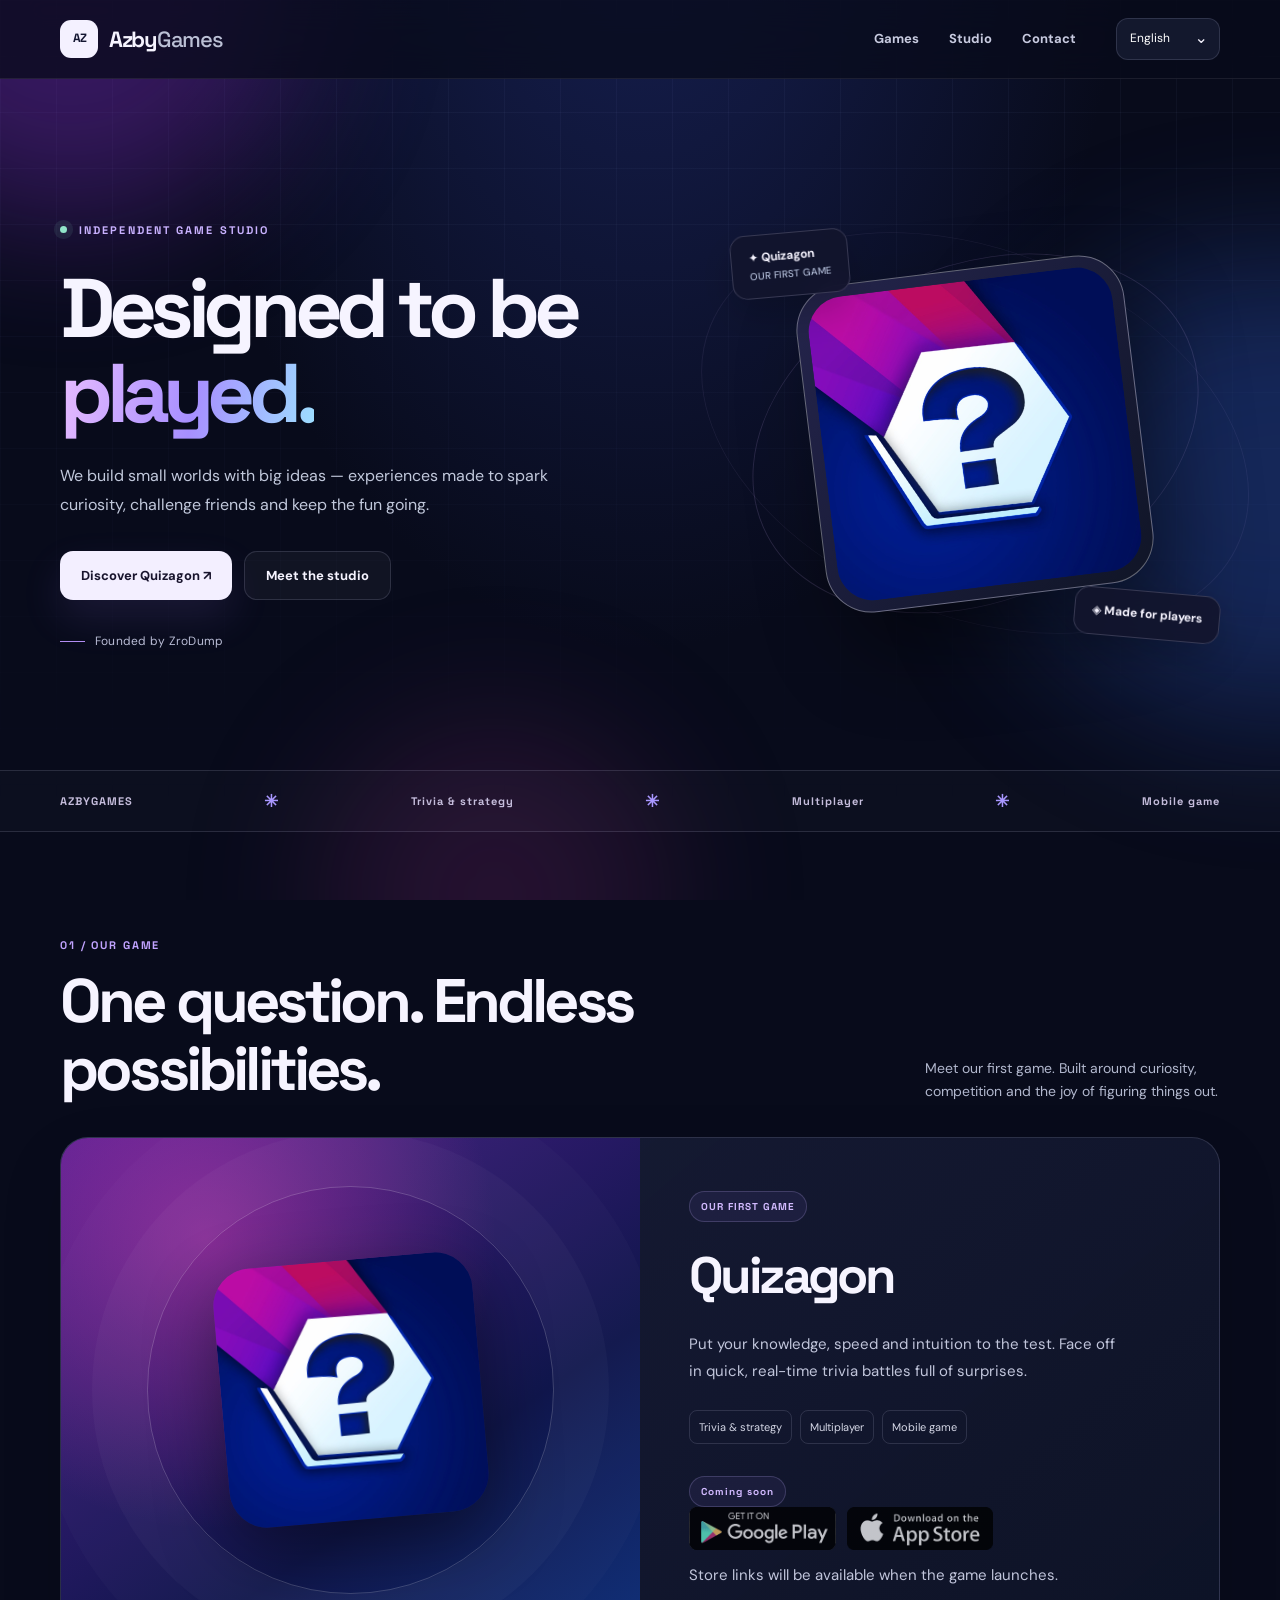
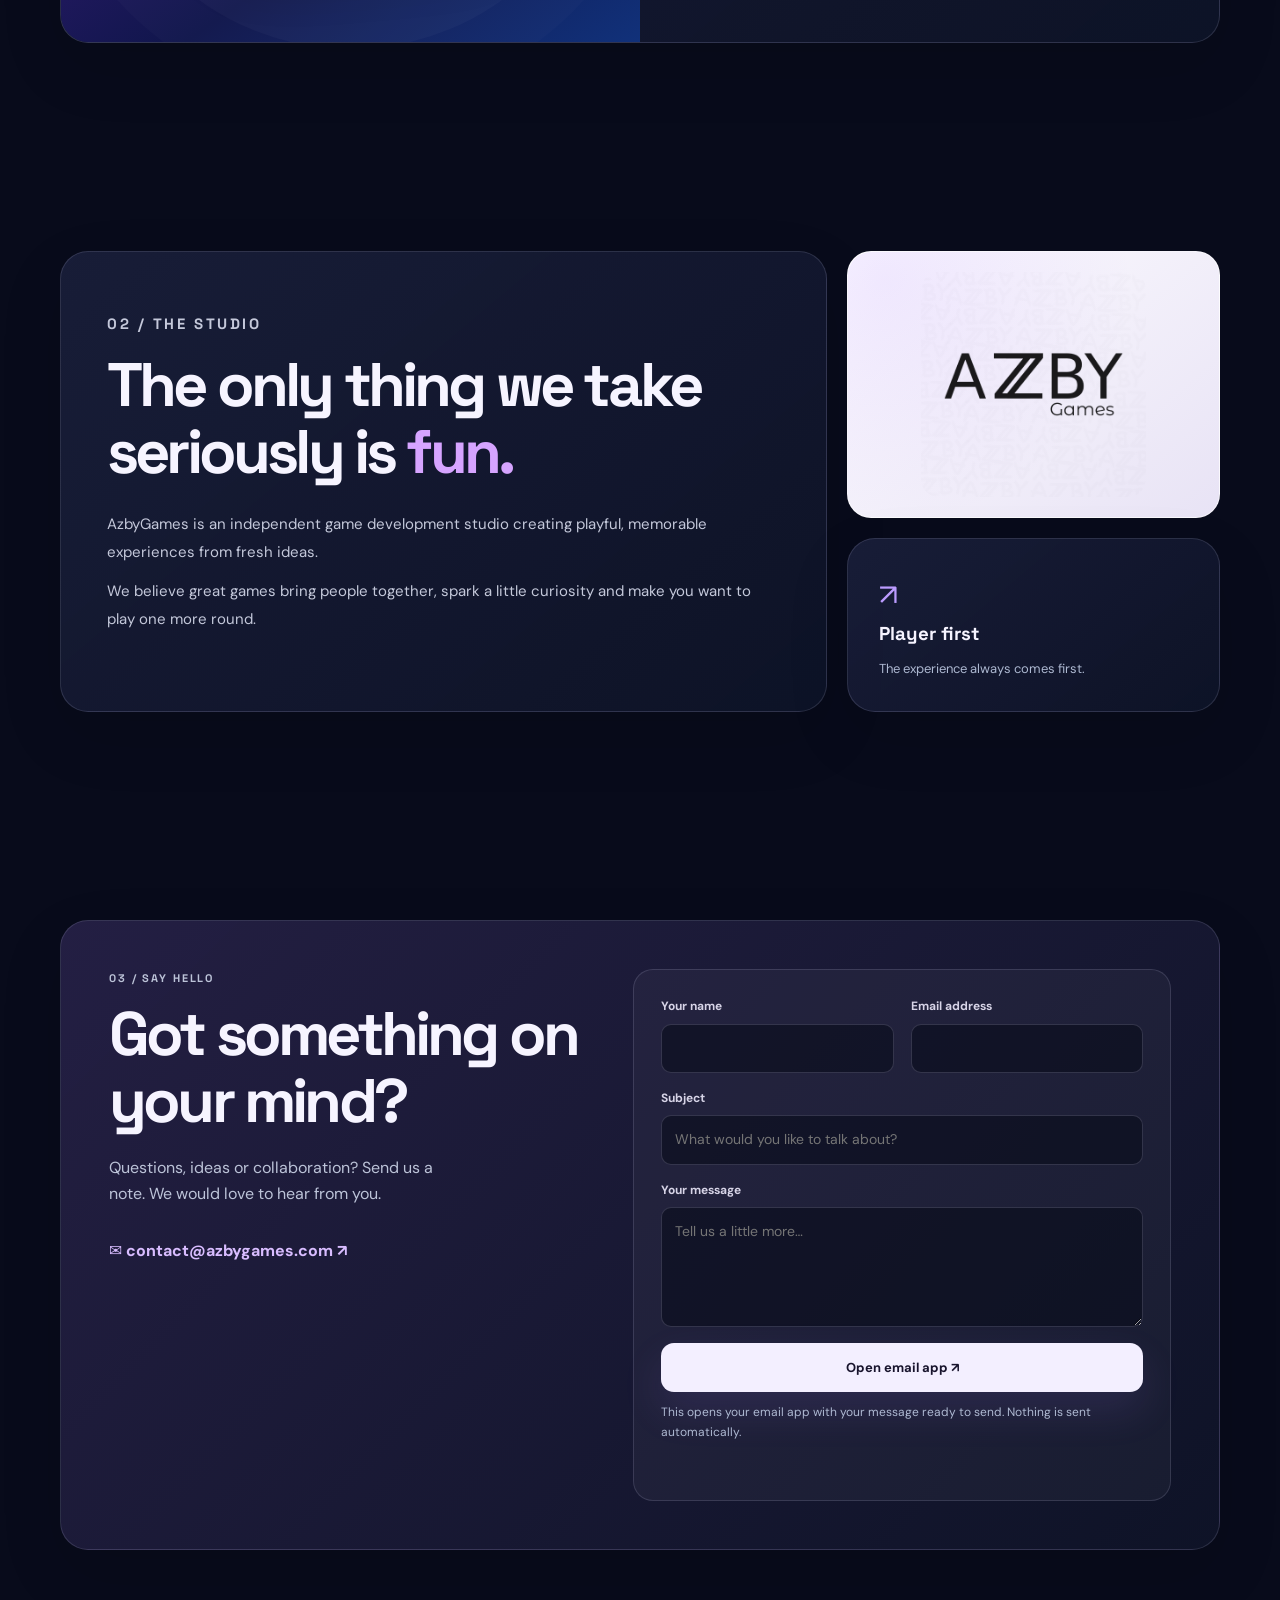
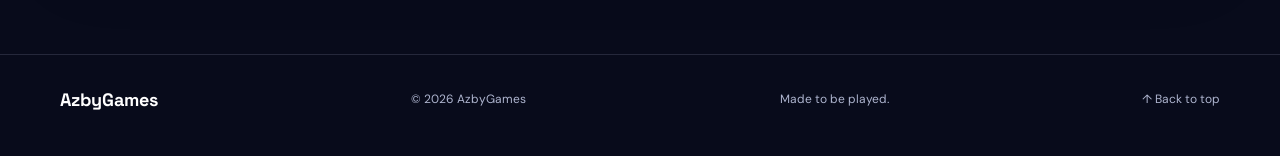
==== index.html @ 6ea9a9f2 "Add files via upload" ====
<!doctype html>
<html lang="en" data-home="true">
<head>
<meta charset="utf-8"><meta name="viewport" content="width=device-width,initial-scale=1">
<meta name="theme-color" content="#080b1b"><meta name="color-scheme" content="dark">
<title>AzbyGames — Designed to be played.</title><meta name="description" content="AzbyGames is an independent game development studio creating playful, memorable experiences from fresh ideas. Put your knowledge, speed and intuition to the test. Face off in quick, real-time trivia battles full of surprises.">
<meta name="robots" content="index,follow,max-image-preview:large">
<link rel="canonical" href="https://azbygames.com/">
<link rel="alternate" hreflang="en" href="https://azbygames.com/">
<link rel="alternate" hreflang="tr" href="https://azbygames.com/tr/">
<link rel="alternate" hreflang="es" href="https://azbygames.com/es/">
<link rel="alternate" hreflang="zh" href="https://azbygames.com/zh/">
<link rel="alternate" hreflang="hi" href="https://azbygames.com/hi/">
<link rel="alternate" hreflang="ar" href="https://azbygames.com/ar/">
<link rel="alternate" hreflang="pt" href="https://azbygames.com/pt/">
<link rel="alternate" hreflang="fr" href="https://azbygames.com/fr/">
<link rel="alternate" hreflang="ru" href="https://azbygames.com/ru/">
<link rel="alternate" hreflang="bn" href="https://azbygames.com/bn/">
<link rel="alternate" hreflang="ja" href="https://azbygames.com/ja/">
<link rel="alternate" hreflang="de" href="https://azbygames.com/de/">
<link rel="alternate" hreflang="x-default" href="https://azbygames.com/">
<meta property="og:type" content="website"><meta property="og:site_name" content="AzbyGames"><meta property="og:locale" content="en_US">
<meta property="og:title" content="AzbyGames — Designed to be played."><meta property="og:description" content="AzbyGames is an independent game development studio creating playful, memorable experiences from fresh ideas. Put your knowledge, speed and intuition to the test. Face off in quick, real-time trivia battles full of surprises."><meta property="og:url" content="https://azbygames.com/">
<meta property="og:image" content="https://azbygames.com/assets/quizagonlogo.jpg"><meta property="og:image:alt" content="Quizagon game artwork by AzbyGames">
<meta name="twitter:card" content="summary_large_image"><meta name="twitter:title" content="AzbyGames — Designed to be played."><meta name="twitter:description" content="AzbyGames is an independent game development studio creating playful, memorable experiences from fresh ideas. Put your knowledge, speed and intuition to the test. Face off in quick, real-time trivia battles full of surprises."><meta name="twitter:image" content="https://azbygames.com/assets/quizagonlogo.jpg">
<link rel="icon" type="image/jpeg" href="assets/AzbyGames_logo.jpg">
<link rel="preconnect" href="https://fonts.googleapis.com"><link rel="preconnect" href="https://fonts.gstatic.com" crossorigin>
<link rel="stylesheet" href="assets/style.css">
<script type="application/ld+json">{"@context":"https://schema.org","@graph":[{"@type":"Organization","@id":"https://azbygames.com/#organization","name":"AzbyGames","url":"https://azbygames.com/","logo":{"@type":"ImageObject","url":"https://azbygames.com/assets/AzbyGames_logo.jpg"},"email":"contact@azbygames.com","description":"AzbyGames is an independent game development studio creating playful, memorable experiences from fresh ideas."},{"@type":"WebSite","@id":"https://azbygames.com/#website","name":"AzbyGames","url":"https://azbygames.com/","publisher":{"@id":"https://azbygames.com/#organization"},"inLanguage":["en","tr","es","zh","hi","ar","pt","fr","ru","bn","ja","de"]},{"@type":"WebPage","url":"https://azbygames.com/","name":"AzbyGames — Designed to be played.","description":"AzbyGames is an independent game development studio creating playful, memorable experiences from fresh ideas. Put your knowledge, speed and intuition to the test. Face off in quick, real-time trivia battles full of surprises.","inLanguage":"en","isPartOf":{"@id":"https://azbygames.com/#website"}},{"@type":"VideoGame","name":"Quizagon","url":"https://azbygames.com/#games","image":"https://azbygames.com/assets/quizagonlogo.jpg","description":"Put your knowledge, speed and intuition to the test. Face off in quick, real-time trivia battles full of surprises.","genre":["Trivia","Quiz","Multiplayer"],"gamePlatform":"Android","publisher":{"@id":"https://azbygames.com/#organization"}}]}</script>
<script src="assets/app.js" defer></script>
</head><body>
<a href="#main" class="skip">Skip to content</a>
<div class="backdrop" aria-hidden="true"><div class="grid-bg"></div><div class="orb a"></div><div class="orb b"></div><div class="orb c"></div></div>
<header class="nav-shell"><nav class="nav wrap" aria-label="Primary navigation">
<a class="brand" href="./" aria-label="AzbyGames home"><span class="brand-mark" aria-hidden="true">AZ</span><span>Azby<em>Games</em></span></a>
<div class="nav-links" id="nav-links"><a href="#games">Games</a><a href="#studio">Studio</a><a href="#contact">Contact</a></div>
<button class="menu-toggle" type="button" id="menu-toggle" aria-expanded="false" aria-controls="nav-links" aria-label="Menu">☰</button>
<label class="select-wrap"><span class="skip">Language</span><select id="language" aria-label="Language"><option value="en" selected>English</option><option value="tr">Türkçe</option><option value="es">Español</option><option value="zh">中文</option><option value="hi">हिन्दी</option><option value="ar">العربية</option><option value="pt">Português</option><option value="fr">Français</option><option value="ru">Русский</option><option value="bn">বাংলা</option><option value="ja">日本語</option><option value="de">Deutsch</option></select></label>
</nav></header>
<main id="main">
<section class="hero"><div class="wrap hero-grid">
<div class="reveal"><span class="eyebrow">Independent game studio</span>
<h1>Designed to be<br><span class="gradient">played.</span></h1>
<p class="hero-desc">We build small worlds with big ideas — experiences made to spark curiosity, challenge friends and keep the fun going.</p><div class="actions"><a class="btn btn-light" href="#games">Discover Quizagon ↗</a><a class="btn btn-ghost" href="#studio">Meet the studio</a></div>
<p class="founded">Founded by ZroDump</p></div>
<div class="hero-art reveal"><div class="halo" aria-hidden="true"></div><div class="halo two" aria-hidden="true"></div><div class="art-chip top">✦ Quizagon<small>OUR FIRST GAME</small></div><div class="visual-card"><img src="assets/quizagonlogo.jpg" width="1080" height="1080" fetchpriority="high" alt="Quizagon — real-time trivia game logo"></div><div class="art-chip bottom">◈ Made for players</div></div>
</div></section>
<div class="strip"><div class="wrap strip-inner"><span>AZBYGAMES</span><b>✳</b><span>Trivia &amp; strategy</span><b>✳</b><span>Multiplayer</span><b>✳</b><span>Mobile game</span></div></div>
<section class="section" id="games" aria-labelledby="games-heading"><div class="wrap"><div class="section-head reveal"><div><p class="tag">01 / OUR GAME</p><h2 id="games-heading">One question. Endless possibilities.</h2></div><p>Meet our first game. Built around curiosity, competition and the joy of figuring things out.</p></div>
<div class="bento"><article class="game panel reveal"><div class="game-visual"><img src="assets/quizagonlogo.jpg" alt="Quizagon game icon, a question mark inside a hexagon" width="1080" height="1080" loading="lazy" decoding="async"></div><div class="game-detail"><span class="pill">OUR FIRST GAME</span><h3>Quizagon</h3><p>Put your knowledge, speed and intuition to the test. Face off in quick, real-time trivia battles full of surprises.</p><div class="chips"><span class="chip">Trivia &amp; strategy</span><span class="chip">Multiplayer</span><span class="chip">Mobile game</span></div><span class="pill">Coming soon</span><div class="store" aria-label="App stores"><img src="assets/google-play-badge.png" width="282" height="84" alt="Google Play" loading="lazy"><img src="assets/app-store-badge.png" width="282" height="84" alt="Apple App Store" loading="lazy"></div><p class="store-note">Store links will be available when the game launches.</p></div></article></div>
</div></section>
<section class="section" id="studio" aria-labelledby="studio-heading"><div class="wrap"><div class="bento"><article class="panel studio-copy reveal"><p class="tag">02 / THE STUDIO</p><h2 id="studio-heading">The only thing we take seriously is <em>fun.</em></h2><p>AzbyGames is an independent game development studio creating playful, memorable experiences from fresh ideas.</p><p>We believe great games bring people together, spark a little curiosity and make you want to play one more round.</p></article><div class="studio-aside"><article class="studio-brand reveal"><img src="assets/AzbyGames_logo.jpg" alt="AzbyGames studio logo" width="512" height="512" loading="lazy" decoding="async"></article><article class="panel mini-panel reveal"><span class="mark-spark" aria-hidden="true">↗</span><h3>Player first</h3><p>The experience always comes first.</p></article></div></div></div></section>
<section class="section" id="contact" aria-labelledby="contact-heading"><div class="wrap"><div class="bento"><div class="panel contact-panel reveal"><div class="contact-intro"><p class="tag">03 / SAY HELLO</p><h2 id="contact-heading">Got something on your mind?</h2><p>Questions, ideas or collaboration? Send us a note. We would love to hear from you.</p><a class="contact-direct" href="mailto:contact@azbygames.com">✉ contact@azbygames.com ↗</a></div>
<form class="form" id="contact-form" data-prepared="Message ready to send. Please finish sending it in your email app."><div class="form-row"><div class="field"><label for="name">Your name</label><input id="name" name="name" autocomplete="name" maxlength="120" required></div><div class="field"><label for="email">Email address</label><input id="email" name="email" autocomplete="email" type="email" maxlength="254" required></div></div><div class="field"><label for="subject">Subject</label><input id="subject" name="subject" maxlength="180" placeholder="What would you like to talk about?" required></div><div class="field"><label for="message">Your message</label><textarea id="message" name="message" maxlength="5000" placeholder="Tell us a little more…" required></textarea></div><button class="btn btn-light" type="submit">Open email app ↗</button><p class="hint">This opens your email app with your message ready to send. Nothing is sent automatically.</p><p id="form-status" class="form-status" role="status" aria-live="polite"></p></form></div></div></div></section>
</main><footer class="footer"><div class="wrap footer-row"><a href="./" class="footer-brand">AzbyGames</a><span>© <span id="year">2026</span> AzbyGames</span><span>Made to be played.</span><a href="#main">↑ Back to top</a></div></footer>
</body></html>
---- assets/style.css ----
@import url('https://fonts.googleapis.com/css2?family=DM+Sans:wght@400;500;600;700&family=Space+Grotesk:wght@400;500;600;700&display=swap');
:root{color-scheme:dark;--bg:#080b1b;--surface:#101629;--text:#f6f4ff;--muted:#b2b8ce;--line:rgba(216,218,255,.14);--purple:#c2a5ff;--cyan:#9edcff;--pink:#f58cdd;--ease:cubic-bezier(.22,1,.36,1)}
*{box-sizing:border-box}html{scroll-behavior:smooth;scroll-padding-top:100px}body{margin:0;background:var(--bg);color:var(--text);font:400 16px/1.65 'DM Sans',system-ui,sans-serif;-webkit-font-smoothing:antialiased;overflow-x:hidden}a{color:inherit;text-decoration:none}img{max-width:100%;display:block}button,input,textarea,select{font:inherit}button{cursor:pointer}h1,h2,h3,p{margin:0}h1,h2,h3,.brand,.eyebrow,.tag{font-family:'Space Grotesk',sans-serif}::selection{background:#7b5fcd;color:#fff}:focus-visible{outline:2px solid var(--cyan);outline-offset:4px}.skip{position:absolute;left:16px;top:-100px;z-index:99;padding:10px;background:#fff;color:#111}.skip:focus{top:14px}.wrap{width:min(1160px,calc(100% - 48px));margin:0 auto}
.backdrop{position:fixed;inset:0;z-index:-2;overflow:hidden;pointer-events:none;background:radial-gradient(ellipse at 50% -25%,#182259 0%,transparent 55%),#080b1b}.grid-bg{position:absolute;inset:0;background-image:linear-gradient(rgba(171,190,255,.045) 1px,transparent 1px),linear-gradient(90deg,rgba(171,190,255,.045) 1px,transparent 1px);background-size:56px 56px;mask-image:linear-gradient(180deg,#000 12%,transparent 92%)}.orb{position:absolute;border-radius:50%;filter:blur(75px);opacity:.42;transform:translate3d(0,0,0);animation:drift 19s ease-in-out infinite alternate}.orb.a{width:460px;height:460px;top:-240px;left:-160px;background:#772cbd}.orb.b{width:550px;height:460px;right:-280px;top:260px;background:#294fae;animation-duration:24s}.orb.c{width:350px;height:350px;left:25%;bottom:-170px;background:#9a2f86;opacity:.2;animation-duration:28s}@keyframes drift{to{transform:translate3d(45px,30px,0)}}
.nav-shell{position:sticky;top:0;z-index:50;background:rgba(8,11,27,.76);border-bottom:1px solid rgba(255,255,255,.08);-webkit-backdrop-filter:blur(18px);backdrop-filter:blur(18px)}.nav{min-height:78px;display:flex;align-items:center;gap:28px}.brand{font-size:22px;font-weight:700;letter-spacing:-1.3px;display:flex;align-items:center;gap:11px;white-space:nowrap}.brand-mark{width:38px;height:38px;border-radius:11px;background:#f4f1ff;color:#121530;display:grid;place-items:center;font-size:12px;font-weight:700;letter-spacing:-1px}.brand em{font-style:normal;color:#bbc0d5;font-weight:500}.nav-links{margin-left:auto;display:flex;gap:30px;align-items:center}.nav-links a{font-size:13px;color:#c8cbe0;font-weight:700;transition:color .2s}.nav-links a:hover{color:white}.select-wrap{position:relative;margin-left:12px}.select-wrap select{color:#fff;background:#13182d;border:1px solid var(--line);padding:10px 31px 10px 13px;border-radius:12px;max-width:155px;font-size:12px;appearance:none}.select-wrap:after{content:'⌄';position:absolute;right:12px;top:7px;pointer-events:none}.menu-toggle{display:none;background:transparent;color:white;border:1px solid var(--line);border-radius:10px;padding:6px 11px;font-size:23px}
.hero{padding:112px 0 94px}.hero-grid{display:grid;grid-template-columns:1.12fr .88fr;align-items:center;gap:48px;min-height:485px}.eyebrow{color:#c9b2ff;font-size:11px;letter-spacing:.19em;font-weight:700;text-transform:uppercase;display:inline-flex;align-items:center;gap:12px}.eyebrow:before{content:'';width:7px;height:7px;background:#91e5c9;border-radius:50%;box-shadow:0 0 0 6px rgba(145,229,201,.09)}.hero h1{font-weight:700;font-size:clamp(51px,6.5vw,94px);line-height:1.03;letter-spacing:-.077em;max-width:800px;margin:24px 0}.gradient{background:linear-gradient(100deg,#e9bdff,#a78fff 53%,#9ddfff);color:transparent;background-clip:text;-webkit-background-clip:text}.hero-desc{color:#c1c8db;max-width:515px;font-size:16px;line-height:1.85}.actions{display:flex;gap:12px;flex-wrap:wrap;margin:31px 0 32px}.btn{display:inline-flex;align-items:center;justify-content:center;min-height:49px;border-radius:13px;padding:12px 21px;font-size:13px;font-weight:700;transition:transform .3s var(--ease),background .3s var(--ease),box-shadow .3s var(--ease)}.btn:hover{transform:translateY(-3px)}.btn-light{background:#f3efff;color:#18142d;box-shadow:0 18px 42px rgba(168,125,255,.12)}.btn-light:hover{background:#ddccff}.btn-ghost{border:1px solid var(--line);background:rgba(255,255,255,.04)}.btn-ghost:hover{background:rgba(255,255,255,.09)}.founded{font-size:12px;color:#b9bcd5;letter-spacing:.02em;display:flex;gap:10px;align-items:center}.founded:before{content:'';height:1px;width:25px;background:#b28df3}
.hero-art{min-width:0;height:465px;position:relative;display:grid;place-items:center}.halo{position:absolute;width:95%;aspect-ratio:1;border:1px solid rgba(211,183,255,.15);border-radius:50%;transform:rotate(-24deg) scaleY(.72)}.halo.two{width:117%;opacity:.5;transform:rotate(22deg) scaleY(.64)}.hero-art:before{content:'';position:absolute;width:100%;height:100%;background:radial-gradient(circle,rgba(154,80,234,.28),transparent 64%);filter:blur(27px)}.visual-card{position:relative;width:min(330px,80%);aspect-ratio:1;transform:rotate(-7deg);border:1px solid rgba(255,255,255,.34);border-radius:46px;padding:11px;background:linear-gradient(135deg,#24244c,#101527);box-shadow:22px 42px 85px rgba(0,0,0,.45);transition:transform .65s var(--ease);animation:floatCard 8s ease-in-out infinite alternate}.visual-card:hover{transform:rotate(-3deg) translateY(-8px)}.visual-card img{width:100%;height:100%;object-fit:cover;border-radius:36px}@keyframes floatCard{to{translate:0 -11px}}.art-chip{position:absolute;background:rgba(18,20,44,.88);-webkit-backdrop-filter:blur(12px);backdrop-filter:blur(12px);padding:13px 17px;border:1px solid rgba(227,219,255,.18);box-shadow:0 15px 40px rgba(0,0,0,.22);border-radius:15px;z-index:2;font-size:12px;font-weight:700}.art-chip.top{top:31px;left:0;transform:rotate(-5deg)}.art-chip.bottom{bottom:27px;right:0;transform:rotate(5deg)}.art-chip small{display:block;color:#b2bdd8;font-size:10px;font-weight:500}
.strip{border-block:1px solid var(--line);background:rgba(255,255,255,.019)}.strip-inner{display:flex;justify-content:space-between;gap:14px;align-items:center;padding:19px 0;font:700 11px 'Space Grotesk',sans-serif;letter-spacing:.09em;color:#c5bddc}.strip-inner b{color:#a997ff;font-size:17px}
.section{padding:104px 0}.section-head{display:flex;align-items:flex-end;justify-content:space-between;gap:32px;margin-bottom:34px}.tag{font-size:11px;letter-spacing:.17em;font-weight:700;color:#c1a3ff;text-transform:uppercase;margin-bottom:14px}.section h2{font-size:clamp(35px,4.8vw,62px);line-height:1.1;letter-spacing:-.062em}.section-head>p{max-width:295px;color:var(--muted);font-size:14px}.bento{display:grid;grid-template-columns:repeat(12,minmax(0,1fr));gap:20px}.panel{position:relative;overflow:hidden;border:1px solid var(--line);border-radius:28px;background:linear-gradient(140deg,rgba(29,34,64,.78),rgba(14,20,40,.89));box-shadow:0 24px 65px rgba(0,0,0,.11)}.game{grid-column:span 12;display:grid;grid-template-columns:1fr 1fr}.game-visual{min-height:420px;position:relative;display:grid;place-items:center;isolation:isolate;background:radial-gradient(circle at 25% 20%,rgba(255,71,195,.39),transparent 49%),linear-gradient(145deg,#4e1f8e,#10164c 65%,#11317a)}.game-visual:before{content:'';position:absolute;z-index:-1;width:70%;aspect-ratio:1;border-radius:50%;border:1px solid rgba(255,255,255,.2);box-shadow:0 0 0 55px rgba(255,255,255,.028),0 0 0 110px rgba(255,255,255,.016)}.game-visual img{width:220px;aspect-ratio:1;object-fit:cover;border-radius:44px;box-shadow:0 25px 70px rgba(0,0,0,.43);transform:rotate(-6deg)}.game-detail{padding:53px 49px;display:flex;flex-direction:column;align-items:flex-start}.game-detail h3{font-size:clamp(40px,4vw,59px);letter-spacing:-.07em;margin:12px 0}.game-detail p{color:#c1c5db;font-size:15px;max-width:440px;line-height:1.8}.pill{font:700 10px 'Space Grotesk',sans-serif;letter-spacing:.1em;border-radius:100px;border:1px solid rgba(201,186,255,.2);padding:8px 11px;background:rgba(158,121,250,.08);color:#d2baff}.chips{display:flex;gap:8px;flex-wrap:wrap;margin:25px 0 32px}.chip{font-size:11px;border:1px solid var(--line);border-radius:8px;padding:7px 9px;color:#d5d7e6}.store{display:flex;gap:11px;align-items:center;flex-wrap:wrap;margin-top:auto}.store img{height:43px;width:auto;opacity:.75}.store-note{color:#919ab8;font-size:11px;margin-top:12px!important}
.studio-copy{grid-column:span 8;padding:46px}.studio-copy h2{max-width:650px;margin:8px 0 24px}.studio-copy h2 em{font-style:normal;color:#d6a4ff}.studio-copy p{color:#c4c8da;max-width:680px;font-size:15px;line-height:1.85;margin-top:12px}.studio-aside{grid-column:span 4;display:flex;flex-direction:column;gap:20px}.light-panel{background:#efecfa;color:#14152c;border-radius:27px;padding:32px;min-height:205px;display:flex;flex-direction:column;justify-content:space-between}.light-panel strong{font:700 22px/1.25 'Space Grotesk',sans-serif;letter-spacing:-.03em}.light-panel p{color:#646578;font-size:13px}.mini-panel{padding:31px;flex:1}.mini-panel strong{font:700 19px 'Space Grotesk',sans-serif}.mini-panel p{color:#adb8d1;font-size:13px;margin-top:8px}.mark-spark{font-size:30px;color:#bc9cff}
.contact-panel{grid-column:span 12;display:grid;grid-template-columns:.95fr 1.05fr;gap:38px;padding:48px;background:linear-gradient(135deg,rgba(38,33,70,.93),rgba(15,20,40,.95))}.contact-intro h2{margin:13px 0 19px}.contact-intro p{color:#bcc3d8;max-width:360px}.contact-direct{display:inline-block;margin-top:30px;color:#d8bcff;font-weight:700;overflow-wrap:anywhere}.form{background:rgba(255,255,255,.04);border:1px solid var(--line);border-radius:20px;padding:27px}.form-row{display:grid;grid-template-columns:1fr 1fr;gap:17px}.field{display:flex;flex-direction:column;gap:7px;margin-bottom:16px}.field label{color:#d7d4e7;font-size:12px;font-weight:700}.field input,.field textarea{width:100%;background:rgba(7,10,24,.55);border:1px solid rgba(224,218,255,.17);border-radius:10px;padding:12px 13px;color:#fff;min-height:45px;font-size:14px}.field textarea{min-height:120px;resize:vertical}.field input:focus,.field textarea:focus{border-color:#b4a0ff;outline:none}.form button{width:100%;border:0}.hint,.form-status{font-size:12px;color:#aeb9d2;margin-top:11px}.form-status{min-height:19px}.footer{border-top:1px solid var(--line);padding:33px 0 45px;color:#aeb5cf;font-size:12px}.footer-row{display:flex;align-items:center;justify-content:space-between;gap:20px;flex-wrap:wrap}.footer a:hover{color:white}.footer-brand{font:700 18px 'Space Grotesk',sans-serif;color:#fff}
.reveal{opacity:1;transform:none}@media(prefers-reduced-motion:no-preference){html.js-motion .reveal:not(.visible){opacity:0;transform:translateY(22px)}html.js-motion .reveal{transition:opacity .8s var(--ease),transform .8s var(--ease)}}
@media(max-width:900px){.hero-grid{grid-template-columns:1fr;gap:12px}.hero{padding-top:78px}.hero-art{height:390px}.studio-copy{grid-column:span 12}.studio-aside{grid-column:span 12;display:grid;grid-template-columns:1fr 1fr}.contact-panel{grid-template-columns:1fr}.game-detail{padding:34px}.nav-links{gap:15px}.nav-links a{font-size:12px}}
@media(max-width:650px){.wrap{width:calc(100% - 36px)}.nav{min-height:68px;gap:12px}.brand{font-size:19px}.brand-mark{height:33px;width:33px}.nav-links{display:none;position:absolute;top:68px;left:0;right:0;margin:0;padding:16px 22px 20px;background:#11162b;border-bottom:1px solid var(--line);flex-direction:column;align-items:flex-start;gap:17px}.nav-links.open{display:flex}.menu-toggle{display:block;margin-left:auto}.select-wrap{margin-left:0}.select-wrap select{max-width:118px}.hero{padding:68px 0 45px}.hero h1{font-size:clamp(47px,12vw,67px)}.hero-desc{font-size:15px}.hero-art{height:310px}.visual-card{width:min(255px,76%);border-radius:35px;padding:8px}.visual-card img{border-radius:27px}.art-chip{font-size:10px;padding:9px 11px}.art-chip.top{left:4px;top:12px}.art-chip.bottom{right:3px;bottom:12px}.strip-inner{font-size:9px;flex-wrap:wrap;justify-content:center;gap:8px}.section{padding:69px 0}.section-head{display:block}.section-head>p{margin-top:16px}.game{grid-template-columns:1fr}.game-visual{min-height:300px}.game-visual img{width:175px;border-radius:34px}.game-detail{padding:29px}.game-detail h3{font-size:44px}.studio-copy{padding:29px}.studio-aside{grid-template-columns:1fr}.light-panel{min-height:155px}.contact-panel{padding:24px;gap:28px}.form{padding:18px}.form-row{grid-template-columns:1fr;gap:0}.footer-row{justify-content:center;text-align:center}.orb{opacity:.23;filter:blur(60px)}}
@media(prefers-reduced-motion:reduce){html{scroll-behavior:auto}.orb,.visual-card{animation:none}.btn,.visual-card,.reveal{transition:none!important}}

/* V3.1: visual polish with GPU-friendly transitions */
.panel,.light-panel{transition:transform .45s cubic-bezier(.22,1,.36,1),border-color .35s ease,box-shadow .45s ease}
@media(hover:hover) and (prefers-reduced-motion:no-preference){.panel:hover,.light-panel:hover{transform:translateY(-5px);border-color:rgba(194,165,255,.32);box-shadow:0 32px 75px rgba(0,0,0,.22),0 0 65px rgba(113,68,198,.055)}}
.hero-art::before{content:'';position:absolute;width:66%;height:58%;left:16%;top:15%;background:radial-gradient(ellipse,rgba(134,78,246,.15),transparent 70%);pointer-events:none;filter:blur(28px)}
@media(max-width:650px){.panel:hover,.light-panel:hover{transform:none}}

/* V4: prevent HTML image dimension hints from stretching square artwork */
.visual-card img{display:block;width:100%;height:100%;aspect-ratio:1/1;object-fit:cover}
.game-visual{overflow:hidden}
.game-visual img{display:block;width:clamp(170px, 52%, 260px);height:auto;aspect-ratio:1/1;max-height:260px;object-fit:cover;flex-shrink:0;transform:rotate(-5deg);border-radius:38px}
.studio-brand{display:flex;align-items:center;justify-content:center;min-height:210px;padding:20px;background:linear-gradient(140deg,#fdfcff,#e8e3f5);border:1px solid rgba(255,255,255,.6);border-radius:24px;position:relative;overflow:hidden}
.studio-brand:before{content:'';position:absolute;inset:0;background:radial-gradient(circle at 10% 10%,rgba(158,103,255,.12),transparent 60%);pointer-events:none}
.studio-brand img{position:relative;display:block;width:min(100%,225px);height:auto;aspect-ratio:1/1;object-fit:contain;mix-blend-mode:multiply;border-radius:18px}
@media(max-width:650px){.game-visual img{width:190px;max-height:190px}.studio-brand{min-height:190px}.studio-brand img{width:175px}}
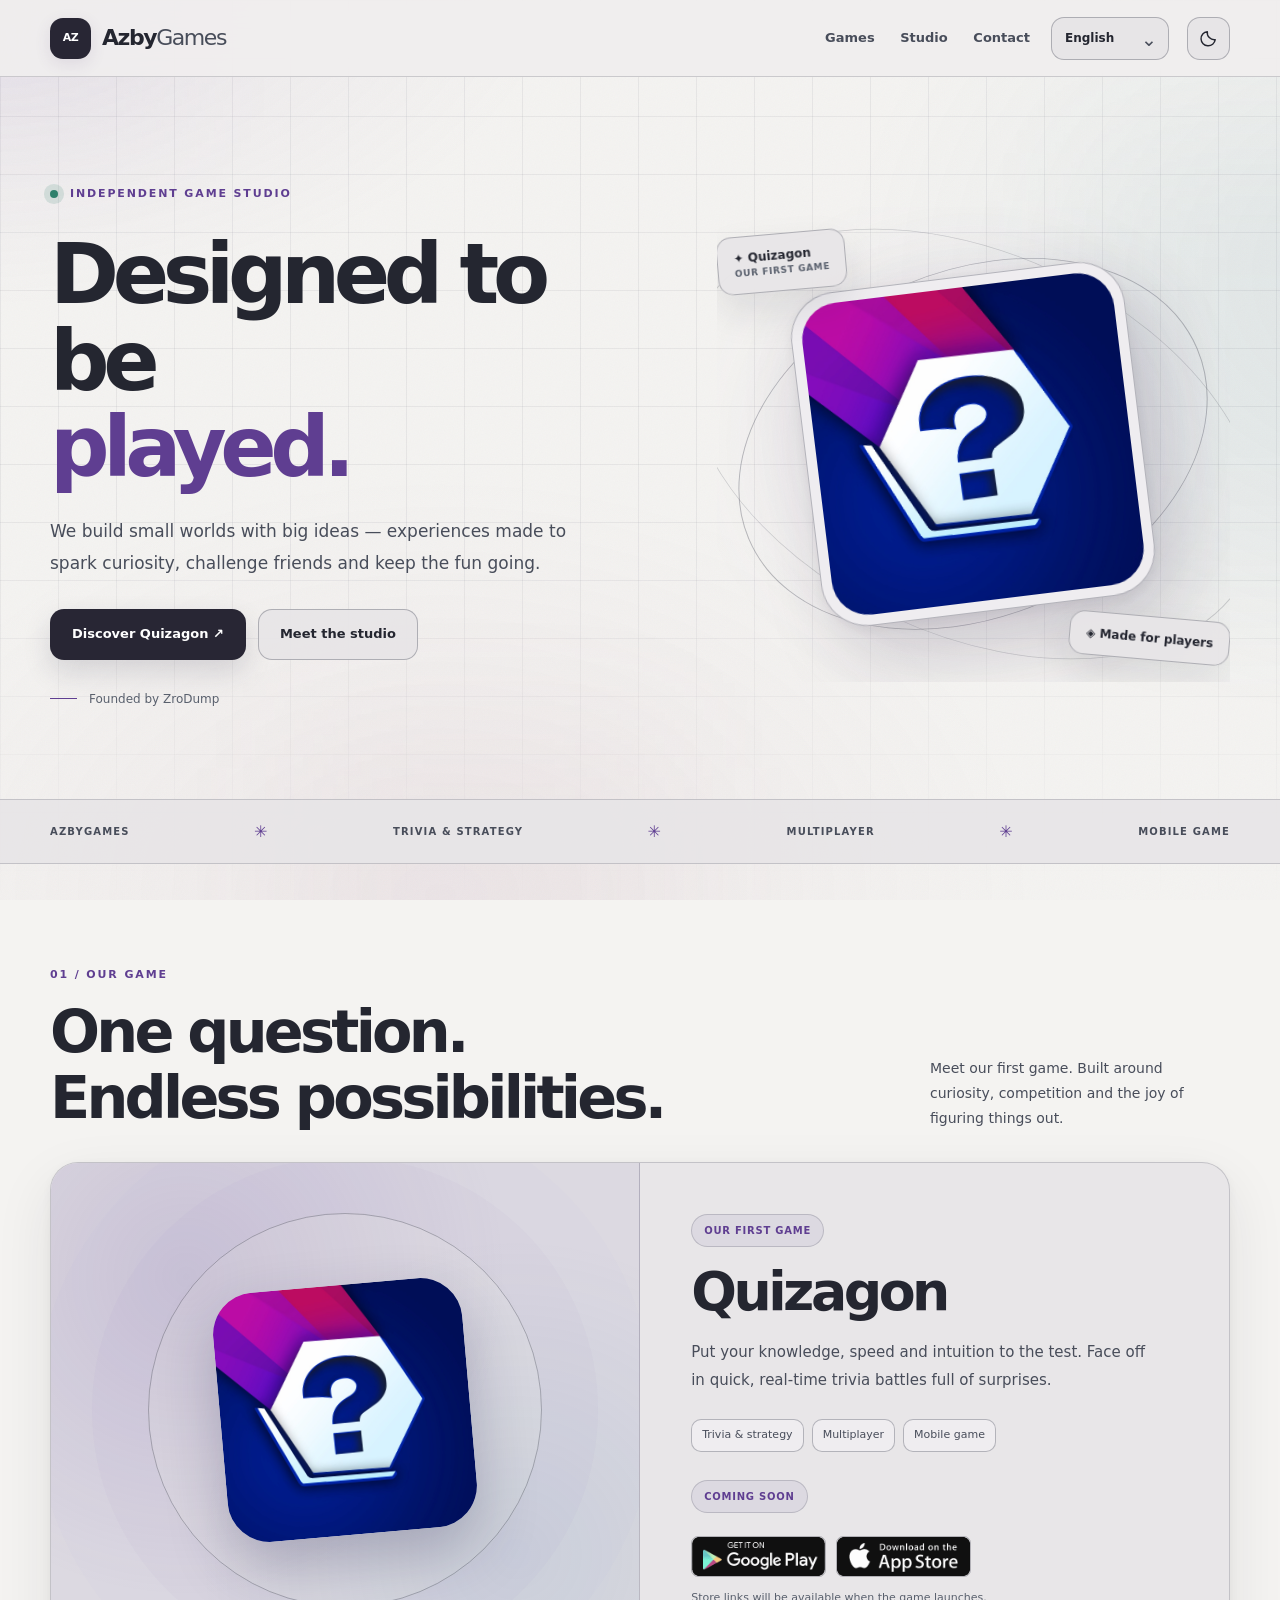
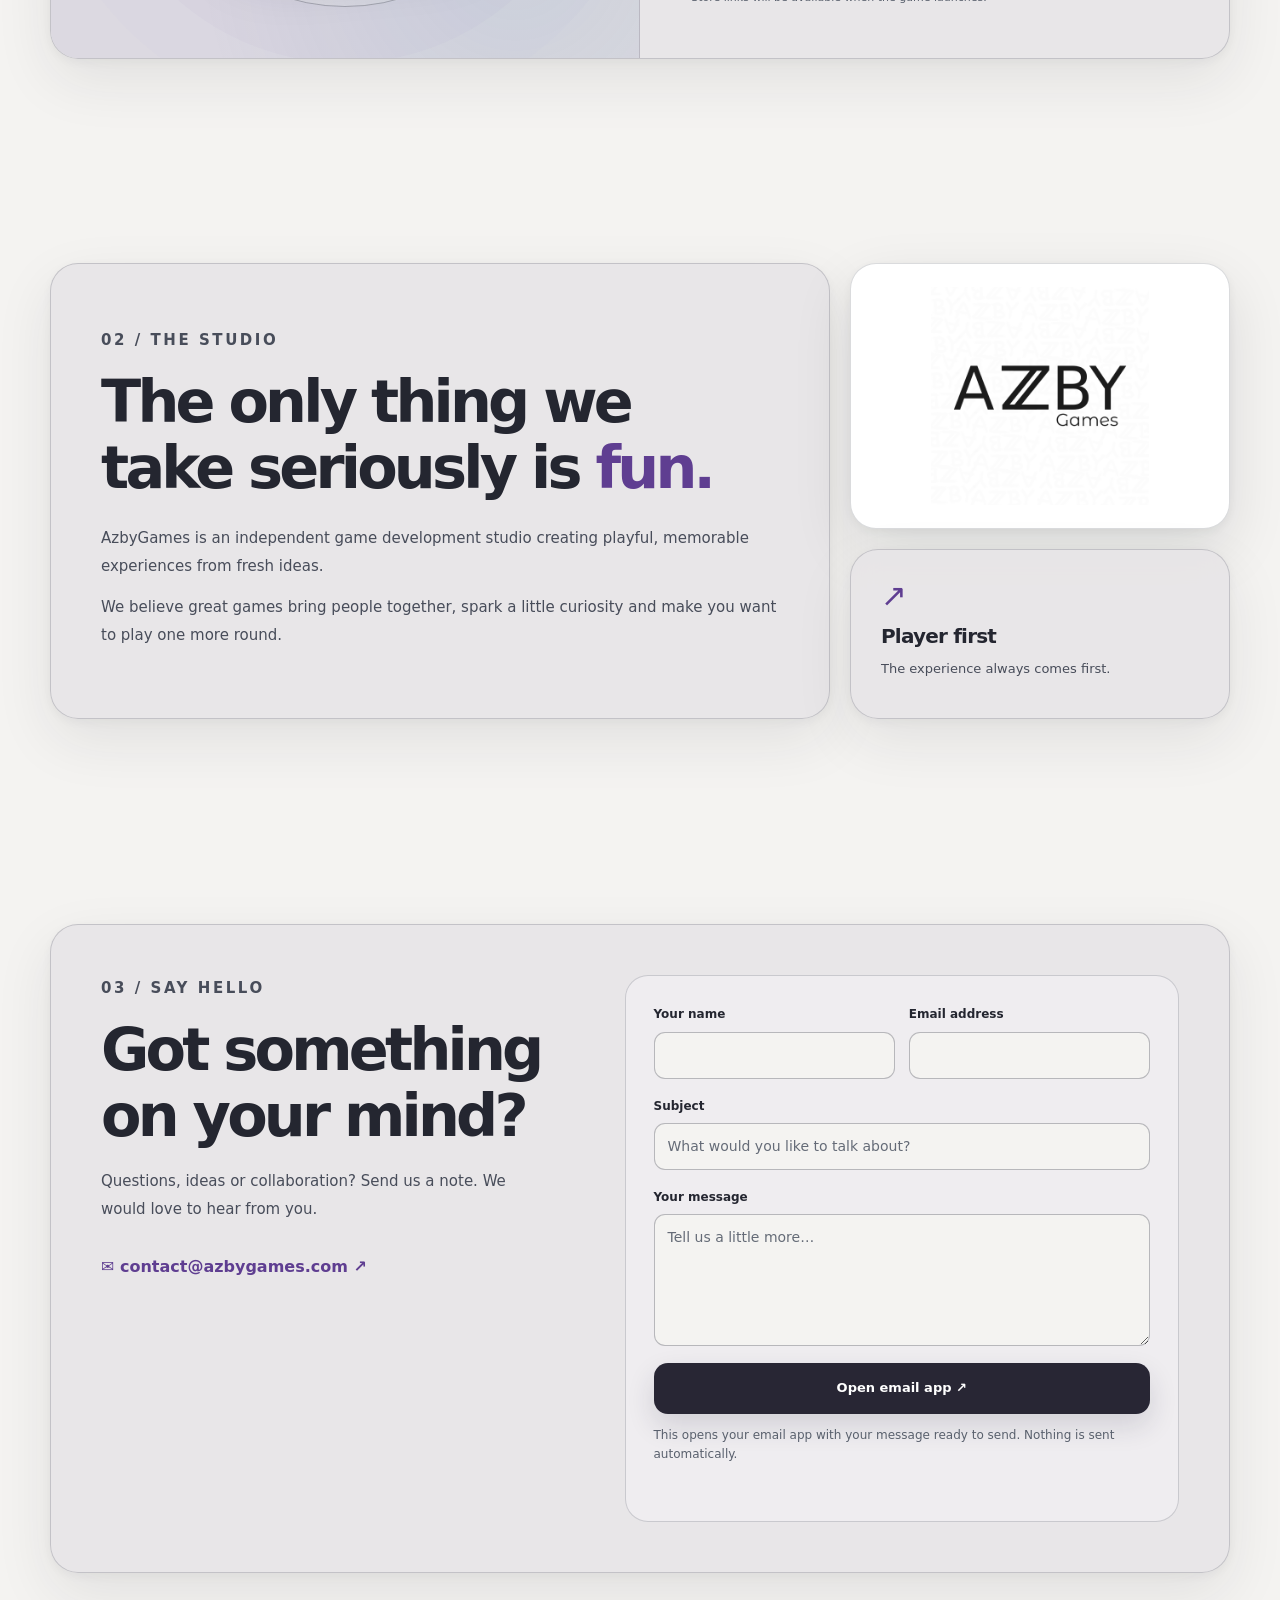
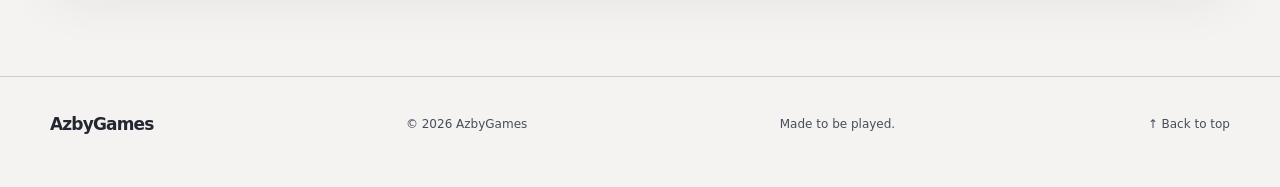
==== commit 2ce28235: "Add files via upload" ====
--- a/index.html
+++ b/index.html
@@ -2,37 +2,425 @@
 <html lang="en" data-home="true">
 <head>
 <meta charset="utf-8"><meta name="viewport" content="width=device-width,initial-scale=1">
-<meta name="theme-color" content="#080b1b"><meta name="color-scheme" content="dark">
+<meta name="theme-color" content="#f4f3f1"><meta name="color-scheme" content="light dark">
 <title>AzbyGames — Designed to be played.</title><meta name="description" content="AzbyGames is an independent game development studio creating playful, memorable experiences from fresh ideas. Put your knowledge, speed and intuition to the test. Face off in quick, real-time trivia battles full of surprises.">
 <meta name="robots" content="index,follow,max-image-preview:large">
 <link rel="canonical" href="https://azbygames.com/">
-<link rel="alternate" hreflang="en" href="https://azbygames.com/">
-<link rel="alternate" hreflang="tr" href="https://azbygames.com/tr/">
-<link rel="alternate" hreflang="es" href="https://azbygames.com/es/">
-<link rel="alternate" hreflang="zh" href="https://azbygames.com/zh/">
-<link rel="alternate" hreflang="hi" href="https://azbygames.com/hi/">
-<link rel="alternate" hreflang="ar" href="https://azbygames.com/ar/">
-<link rel="alternate" hreflang="pt" href="https://azbygames.com/pt/">
-<link rel="alternate" hreflang="fr" href="https://azbygames.com/fr/">
-<link rel="alternate" hreflang="ru" href="https://azbygames.com/ru/">
-<link rel="alternate" hreflang="bn" href="https://azbygames.com/bn/">
-<link rel="alternate" hreflang="ja" href="https://azbygames.com/ja/">
-<link rel="alternate" hreflang="de" href="https://azbygames.com/de/">
-<link rel="alternate" hreflang="x-default" href="https://azbygames.com/">
 <meta property="og:type" content="website"><meta property="og:site_name" content="AzbyGames"><meta property="og:locale" content="en_US">
 <meta property="og:title" content="AzbyGames — Designed to be played."><meta property="og:description" content="AzbyGames is an independent game development studio creating playful, memorable experiences from fresh ideas. Put your knowledge, speed and intuition to the test. Face off in quick, real-time trivia battles full of surprises."><meta property="og:url" content="https://azbygames.com/">
 <meta property="og:image" content="https://azbygames.com/assets/quizagonlogo.jpg"><meta property="og:image:alt" content="Quizagon game artwork by AzbyGames">
 <meta name="twitter:card" content="summary_large_image"><meta name="twitter:title" content="AzbyGames — Designed to be played."><meta name="twitter:description" content="AzbyGames is an independent game development studio creating playful, memorable experiences from fresh ideas. Put your knowledge, speed and intuition to the test. Face off in quick, real-time trivia battles full of surprises."><meta name="twitter:image" content="https://azbygames.com/assets/quizagonlogo.jpg">
 <link rel="icon" type="image/jpeg" href="assets/AzbyGames_logo.jpg">
-<link rel="preconnect" href="https://fonts.googleapis.com"><link rel="preconnect" href="https://fonts.gstatic.com" crossorigin>
-<link rel="stylesheet" href="assets/style.css">
-<script type="application/ld+json">{"@context":"https://schema.org","@graph":[{"@type":"Organization","@id":"https://azbygames.com/#organization","name":"AzbyGames","url":"https://azbygames.com/","logo":{"@type":"ImageObject","url":"https://azbygames.com/assets/AzbyGames_logo.jpg"},"email":"contact@azbygames.com","description":"AzbyGames is an independent game development studio creating playful, memorable experiences from fresh ideas."},{"@type":"WebSite","@id":"https://azbygames.com/#website","name":"AzbyGames","url":"https://azbygames.com/","publisher":{"@id":"https://azbygames.com/#organization"},"inLanguage":["en","tr","es","zh","hi","ar","pt","fr","ru","bn","ja","de"]},{"@type":"WebPage","url":"https://azbygames.com/","name":"AzbyGames — Designed to be played.","description":"AzbyGames is an independent game development studio creating playful, memorable experiences from fresh ideas. Put your knowledge, speed and intuition to the test. Face off in quick, real-time trivia battles full of surprises.","inLanguage":"en","isPartOf":{"@id":"https://azbygames.com/#website"}},{"@type":"VideoGame","name":"Quizagon","url":"https://azbygames.com/#games","image":"https://azbygames.com/assets/quizagonlogo.jpg","description":"Put your knowledge, speed and intuition to the test. Face off in quick, real-time trivia battles full of surprises.","genre":["Trivia","Quiz","Multiplayer"],"gamePlatform":"Android","publisher":{"@id":"https://azbygames.com/#organization"}}]}</script>
-<script src="assets/app.js" defer></script>
+
+
+<script>try{var t=localStorage.getItem("azbygames-theme");if(t==="dark"||t==="light")document.documentElement.setAttribute("data-theme",t)}catch(e){}</script>
+<script type="application/ld+json">{"@context":"https://schema.org","@graph":[{"@type":"Organization","@id":"https://azbygames.com/#organization","name":"AzbyGames","url":"https://azbygames.com/","logo":{"@type":"ImageObject","url":"https://azbygames.com/assets/AzbyGames_logo.jpg"},"email":"contact@azbygames.com","description":"AzbyGames is an independent game development studio creating playful, memorable experiences from fresh ideas."},{"@type":"WebSite","@id":"https://azbygames.com/#website","name":"AzbyGames","url":"https://azbygames.com/","publisher":{"@id":"https://azbygames.com/#organization"},"inLanguage":["en","tr","es","zh","hi","ar","pt","fr","ru","bn","ja","de"]},{"@type":"WebPage","url":"https://azbygames.com/","name":"AzbyGames — Designed to be played.","description":"AzbyGames is an independent game development studio creating playful, memorable experiences from fresh ideas. Put your knowledge, speed and intuition to the test. Face off in quick, real-time trivia battles full of surprises.","isPartOf":{"@id":"https://azbygames.com/#website"}},{"@type":"VideoGame","name":"Quizagon","url":"https://azbygames.com/#games","image":"https://azbygames.com/assets/quizagonlogo.jpg","description":"Put your knowledge, speed and intuition to the test. Face off in quick, real-time trivia battles full of surprises.","genre":["Trivia","Quiz","Multiplayer"],"gamePlatform":"Android","publisher":{"@id":"https://azbygames.com/#organization"}}]}</script>
+
+
+
+<style id="azby-core">
+/* AzbyGames v6.2 — inline production CSS, no CSS network dependency. */
+/* AzbyGames v6.2 — deeper charcoal + mineral-linen editorial surfaces.
+   Color decisions are token-based so both system and manually selected themes
+   preserve contrast across navigation, cards, forms and visual components. */
+:root{
+  color-scheme:light;
+  --page:#f4f3f1;--ink:#242630;--ink-soft:#484d5a;--ink-faint:#59606d;
+  --glass:rgba(231,229,231,.95);--surface:#efedf0;--surface-2:#dcd9e1;
+  --stroke:rgba(40,43,60,.19);--stroke-strong:rgba(40,43,60,.30);
+  --accent:#5f3e91;--accent-soft:#7b5ca1;--accent-contrast:#fff;
+  --action:#282634;--action-ink:#fff;--nav:rgba(240,238,238,.96);
+  --grid:rgba(52,56,75,.065);--mesh-a:rgba(143,113,181,.115);--mesh-b:rgba(100,153,170,.095);--mesh-c:rgba(175,121,151,.075);
+  --visual-a:rgba(129,103,165,.18);--visual-b:rgba(94,155,171,.12);
+  --studio-surface:#dfdce4;--logo-filter:none;--logo-blend:normal;
+  --noise-opacity:.18;--noise-blend:multiply;
+  --focus-ring:rgba(95,62,145,.21);--spark:#2e806b;
+  --btn-shadow:0 12px 28px rgba(37,32,62,.14);
+  --btn-shadow-hover:0 16px 34px rgba(37,32,62,.19);
+  --shadow:0 21px 58px rgba(29,32,45,.085),0 3px 13px rgba(29,32,45,.05);
+  --shadow-up:0 31px 74px rgba(29,32,45,.14),0 8px 23px rgba(29,32,45,.08);
+  --ease:cubic-bezier(.22,1,.36,1)
+}
+@media(prefers-color-scheme:dark){
+  :root:not([data-theme="light"]){
+    color-scheme:dark;
+    --page:#13161b;--ink:#f3f2f6;--ink-soft:#c6c9d3;--ink-faint:#b1b6c2;
+    --glass:rgba(33,38,47,.94);--surface:#282e38;--surface-2:#303846;
+    --stroke:rgba(225,227,246,.17);--stroke-strong:rgba(225,227,246,.30);
+    --accent:#cbb3f1;--accent-soft:#e1d2f7;--accent-contrast:#221a2d;
+    --action:#e9e3f1;--action-ink:#292433;--nav:rgba(20,23,29,.96);
+    --grid:rgba(216,220,242,.051);--mesh-a:rgba(112,82,153,.12);--mesh-b:rgba(63,112,133,.105);--mesh-c:rgba(140,88,124,.08);
+    --visual-a:rgba(109,78,147,.21);--visual-b:rgba(68,118,140,.16);
+    --studio-surface:#252b36;--logo-filter:none;--logo-blend:normal;
+    --noise-opacity:.13;--noise-blend:screen;
+    --focus-ring:rgba(203,179,241,.24);--spark:#73d0ae;
+    --btn-shadow:0 12px 28px rgba(0,0,0,.23);
+    --btn-shadow-hover:0 17px 36px rgba(0,0,0,.29);
+    --shadow:0 23px 66px rgba(0,0,0,.21),0 3px 12px rgba(0,0,0,.12);
+    --shadow-up:0 32px 82px rgba(0,0,0,.30),0 9px 27px rgba(0,0,0,.19)
+  }
+}
+:root[data-theme="dark"]{
+  color-scheme:dark;
+  --page:#13161b;--ink:#f3f2f6;--ink-soft:#c6c9d3;--ink-faint:#b1b6c2;
+  --glass:rgba(33,38,47,.94);--surface:#282e38;--surface-2:#303846;
+  --stroke:rgba(225,227,246,.17);--stroke-strong:rgba(225,227,246,.30);
+  --accent:#cbb3f1;--accent-soft:#e1d2f7;--accent-contrast:#221a2d;
+  --action:#e9e3f1;--action-ink:#292433;--nav:rgba(20,23,29,.96);
+  --grid:rgba(216,220,242,.051);--mesh-a:rgba(112,82,153,.12);--mesh-b:rgba(63,112,133,.105);--mesh-c:rgba(140,88,124,.08);
+  --visual-a:rgba(109,78,147,.21);--visual-b:rgba(68,118,140,.16);
+  --studio-surface:#252b36;--logo-filter:none;--logo-blend:normal;
+  --noise-opacity:.13;--noise-blend:screen;
+  --focus-ring:rgba(203,179,241,.24);--spark:#73d0ae;
+  --btn-shadow:0 12px 28px rgba(0,0,0,.23);
+  --btn-shadow-hover:0 17px 36px rgba(0,0,0,.29);
+  --shadow:0 23px 66px rgba(0,0,0,.21),0 3px 12px rgba(0,0,0,.12);
+  --shadow-up:0 32px 82px rgba(0,0,0,.30),0 9px 27px rgba(0,0,0,.19)
+}
+*,*::before,*::after{box-sizing:border-box}
+html{scroll-behavior:smooth;scroll-padding-top:104px;-webkit-text-size-adjust:100%}
+body{margin:0;min-width:280px;overflow-x:clip;background:var(--page);color:var(--ink);font:400 16px/1.7 system-ui,-apple-system,BlinkMacSystemFont,"Segoe UI",Roboto,"Helvetica Neue",Arial,sans-serif;-webkit-font-smoothing:antialiased;transition:background-color .24s,color .24s}
+main,.footer{position:relative;z-index:1}
+button,input,textarea,select{font:inherit}button{cursor:pointer}a{color:inherit;text-decoration:none}img{display:block;max-width:100%}h1,h2,h3,p{margin:0}
+h1,h2,h3,.brand,.tag,.eyebrow{font-family:system-ui,-apple-system,"Segoe UI",Arial,sans-serif}
+::selection{background:rgba(155,111,231,.3);color:var(--ink)}
+:focus-visible{outline:3px solid var(--accent);outline-offset:4px}
+.wrap{width:min(1180px,calc(100% - 56px));margin-inline:auto}
+.skip{position:absolute;inset-inline-start:18px;top:-100px;z-index:400;background:var(--action);color:var(--action-ink);padding:10px 16px;border-radius:12px;font-weight:700}
+.skip:focus{top:12px}
+/* Atmospheric mesh, physical grain, and the original fine grid. The backdrop sits ABOVE the body background. */
+.backdrop{position:fixed;inset:0;overflow:hidden;z-index:0;pointer-events:none;isolation:isolate;background:var(--page)}
+.backdrop::before{content:"";position:absolute;inset:-15%;background:
+  radial-gradient(ellipse 37% 31% at 9% 7%,var(--mesh-a),transparent 100%),
+  radial-gradient(ellipse 36% 39% at 98% 35%,var(--mesh-b),transparent 100%),
+  radial-gradient(ellipse 36% 36% at 38% 88%,var(--mesh-c),transparent 100%);
+  animation:mesh-shift 27s ease-in-out infinite alternate;transform:translate3d(0,0,0)}
+.backdrop::after{content:"";position:absolute;inset:0;z-index:3;opacity:var(--noise-opacity);pointer-events:none;mix-blend-mode:var(--noise-blend);
+  background-image:url("data:image/svg+xml,%3Csvg xmlns='http://www.w3.org/2000/svg' viewBox='0 0 180 180'%3E%3Cfilter id='n'%3E%3CfeTurbulence type='fractalNoise' baseFrequency='.79' numOctaves='3' stitchTiles='stitch'/%3E%3C/filter%3E%3Crect width='100%25' height='100%25' opacity='.19' filter='url(%23n)'/%3E%3C/svg%3E");background-size:180px 180px}
+.grid-bg{position:absolute;inset:0;z-index:2;background-image:linear-gradient(var(--grid) 1px,transparent 1px),linear-gradient(90deg,var(--grid) 1px,transparent 1px);background-size:58px 58px;mask-image:linear-gradient(to bottom,#000 10%,#000 62%,transparent 100%)}
+.orb{position:absolute;z-index:1;filter:blur(72px);opacity:.52;transform:translate3d(0,0,0);animation:orb-drift 26s ease-in-out infinite alternate}
+.orb.a{width:340px;height:340px;top:-220px;left:-170px;background:var(--mesh-a)}
+.orb.b{width:440px;height:440px;top:17%;right:-250px;background:var(--mesh-b);animation-duration:29s}
+.orb.c{width:390px;height:390px;bottom:-210px;left:23%;background:var(--mesh-c);animation-duration:33s}
+@keyframes mesh-shift{to{transform:translate3d(1.6%,1.4%,0) scale(1.035)}}
+@keyframes orb-drift{to{transform:translate3d(42px,-26px,0)}}
+/* Navigation */
+.nav-shell{position:sticky;top:0;z-index:100;background:var(--nav);border-bottom:1px solid var(--stroke);-webkit-backdrop-filter:blur(22px) saturate(1.2);backdrop-filter:blur(22px) saturate(1.2)}
+.nav{position:relative;display:flex;align-items:center;gap:18px;min-height:76px}
+.brand{display:inline-flex;align-items:center;gap:11px;white-space:nowrap;font-size:22px;line-height:1.1;font-weight:780;letter-spacing:-.065em}
+.brand-mark{flex:none;width:41px;height:41px;display:grid;place-items:center;border-radius:13px;background:var(--action);color:var(--action-ink);font-size:11px;font-weight:820;letter-spacing:-.045em;box-shadow:0 5px 16px rgba(89,68,119,.12)}
+.brand em{font-style:normal;font-weight:530;color:var(--ink-soft)}
+.nav-links{display:flex;align-items:center;gap:clamp(12px,2vw,29px);margin-inline-start:auto;min-width:0}
+.nav-links a{font-size:13px;line-height:1.2;font-weight:670;color:var(--ink-soft);transition:color .2s,transform .2s}
+.nav-links a:hover{color:var(--accent);transform:translateY(-1px)}
+.select-wrap{position:relative;display:flex;flex:none;margin-inline-start:3px}
+.select-wrap select{height:43px;max-width:150px;min-width:112px;appearance:none;border:1px solid var(--stroke-strong);border-radius:13px;background:var(--glass);color:var(--ink);font-size:12px;font-weight:650;padding:8px 33px 8px 13px;outline-offset:3px}
+.select-wrap:after{content:"⌄";position:absolute;right:12px;top:6px;color:var(--ink-soft);pointer-events:none;font-size:19px}
+.theme-toggle,.menu-toggle{display:inline-flex;align-items:center;justify-content:center;flex:none;width:43px;height:43px;border:1px solid var(--stroke-strong);border-radius:13px;background:var(--glass);color:var(--ink);padding:0;transition:background-color .25s,border-color .25s,transform .3s var(--ease)}
+.theme-toggle:hover,.menu-toggle:hover{background:var(--surface);border-color:var(--accent);transform:translateY(-2px)}
+.theme-toggle svg{width:19px;height:19px;stroke:currentColor;fill:none;stroke-width:1.8;stroke-linecap:round;stroke-linejoin:round}
+.menu-toggle{display:none;font-size:23px;line-height:1}
+/* Hero */
+.hero{padding:clamp(76px,8vw,118px) 0 clamp(58px,7vw,100px)}
+.hero-grid{display:grid;grid-template-columns:minmax(0,1.08fr) minmax(0,.92fr);align-items:center;gap:clamp(30px,5vw,66px);min-height:490px}
+.eyebrow{display:inline-flex;align-items:center;gap:12px;color:var(--accent);font-size:11px;letter-spacing:.17em;text-transform:uppercase;font-weight:800}
+.eyebrow::before{content:"";width:8px;height:8px;flex:none;border-radius:100%;background:var(--spark);box-shadow:0 0 0 6px color-mix(in srgb,var(--spark) 15%,transparent)}
+.hero h1{font-size:clamp(50px,6.5vw,94px);line-height:1.045;letter-spacing:-.077em;font-weight:790;max-width:750px;margin:25px 0 24px;text-wrap:balance}
+.gradient{color:var(--accent)}
+.hero h1,.section h2,.game-detail h3{overflow-wrap:break-word}
+.hero-desc{font-size:clamp(15px,1.4vw,17px);line-height:1.83;color:var(--ink-soft);max-width:525px}
+.actions{display:flex;align-items:center;gap:12px;flex-wrap:wrap;margin:30px 0 29px}
+.btn{display:inline-flex;align-items:center;justify-content:center;gap:8px;min-height:51px;border:1px solid transparent;border-radius:14px;padding:12px 21px;font-size:13px;line-height:1.3;font-weight:750;white-space:normal;text-align:center;transition:transform .35s var(--ease),background-color .25s,border-color .25s,box-shadow .35s var(--ease)}
+.btn:hover{transform:translateY(-3px)}.btn:active{transform:translateY(0) scale(.98)}
+.btn-light{background:var(--action);color:var(--action-ink);box-shadow:var(--btn-shadow)}
+.btn-light:hover{background:var(--accent);color:var(--accent-contrast);box-shadow:var(--btn-shadow-hover)}
+.btn-ghost{background:var(--glass);border-color:var(--stroke-strong);color:var(--ink)}.btn-ghost:hover{background:var(--surface);border-color:var(--accent)}
+.founded{display:flex;align-items:center;gap:12px;color:var(--ink-faint);font-size:12px}.founded::before{content:"";width:27px;height:1px;background:var(--accent)}
+.hero-art{position:relative;isolation:isolate;overflow:clip;height:475px;min-width:0;display:grid;place-items:center;perspective:950px}
+.hero-art::before{content:"";position:absolute;width:78%;height:77%;border-radius:100%;background:var(--mesh-a);filter:blur(55px);opacity:.64;z-index:-1}
+.halo{position:absolute;width:95%;aspect-ratio:1;border:1px solid var(--stroke-strong);border-radius:50%;transform:rotate(-23deg) scaleY(.71)}
+.halo.two{width:118%;opacity:.64;transform:rotate(25deg) scaleY(.63)}
+.visual-card{position:relative;width:min(336px,80%);aspect-ratio:1;border:1px solid var(--stroke-strong);border-radius:46px;padding:10px;background:var(--surface);box-shadow:19px 33px 75px rgba(39,30,61,.18),0 4px 14px rgba(39,30,61,.07);transform:rotate(-7deg) rotateX(var(--tilt-x,0deg)) rotateY(var(--tilt-y,0deg));transition:transform .75s var(--ease),box-shadow .75s var(--ease);animation:levitate 8s ease-in-out infinite alternate}
+.visual-card img{width:100%;height:100%;object-fit:cover;aspect-ratio:1;border-radius:37px}
+.hero-art:hover .visual-card{box-shadow:25px 40px 83px rgba(39,30,61,.22),0 4px 14px rgba(39,30,61,.07)}
+@keyframes levitate{to{translate:0 -11px}}
+.art-chip{position:absolute;z-index:2;padding:12px 16px;max-width:55%;border-radius:15px;background:var(--glass);border:1px solid var(--stroke-strong);-webkit-backdrop-filter:blur(15px);backdrop-filter:blur(15px);box-shadow:0 18px 38px rgba(32,26,52,.10);font-size:12px;font-weight:740;line-height:1.5;color:var(--ink)}
+.art-chip.top{top:26px;inset-inline-start:0;transform:rotate(-5deg)}.art-chip.bottom{bottom:22px;inset-inline-end:0;transform:rotate(5deg)}
+.art-chip small{display:block;font-size:9px;font-weight:700;letter-spacing:.07em;color:var(--ink-faint)}
+.strip{position:relative;z-index:1;border-block:1px solid var(--stroke);background:var(--glass)}
+.strip-inner{display:flex;justify-content:space-between;align-items:center;gap:16px;padding:18px 0;font-size:10px;font-weight:760;letter-spacing:.115em;text-transform:uppercase;color:var(--ink-soft)}
+.strip-inner b{color:var(--accent);font-size:16px}
+/* Sections */
+.section{padding:clamp(68px,8vw,110px) 0}
+.section-head{display:flex;justify-content:space-between;align-items:flex-end;gap:40px;margin-bottom:32px}
+.tag{font-size:11px;letter-spacing:.17em;text-transform:uppercase;color:var(--accent);font-weight:800;margin-bottom:14px}
+.section h2{font-size:clamp(34px,4.6vw,62px);line-height:1.115;font-weight:760;letter-spacing:-.064em;text-wrap:balance}
+.section-head>p{max-width:300px;flex-shrink:0;color:var(--ink-soft);font-size:14px;line-height:1.76}
+.bento{display:grid;grid-template-columns:repeat(12,minmax(0,1fr));gap:20px}
+.panel{position:relative;overflow:hidden;border:1px solid var(--stroke);border-radius:28px;background:var(--glass);box-shadow:var(--shadow);-webkit-backdrop-filter:blur(14px);backdrop-filter:blur(14px);transition:transform .45s var(--ease),box-shadow .45s var(--ease),border-color .3s}
+@media(hover:hover) and (prefers-reduced-motion:no-preference){.panel:hover{transform:translateY(-5px);box-shadow:var(--shadow-up);border-color:var(--stroke-strong)}}
+.game{grid-column:span 12;display:grid;grid-template-columns:minmax(0,1fr) minmax(0,1fr)}
+.game-visual{min-height:435px;position:relative;isolation:isolate;display:grid;place-items:center;overflow:hidden;background:
+  radial-gradient(circle at 23% 23%,var(--visual-a),transparent 54%),
+  radial-gradient(circle at 79% 79%,var(--visual-b),transparent 52%),var(--surface-2);border-inline-end:1px solid var(--stroke)}
+.game-visual::before{content:"";position:absolute;width:67%;aspect-ratio:1;border-radius:50%;border:1px solid var(--stroke-strong);box-shadow:0 0 0 56px rgba(146,124,186,.045),0 0 0 112px rgba(146,124,186,.025);z-index:-1}
+.game-visual img{width:clamp(180px,48%,250px);height:auto;max-height:250px;aspect-ratio:1;object-fit:cover;transform:rotate(-5deg);border-radius:42px;box-shadow:0 25px 58px rgba(31,29,74,.25)}
+.game-detail{display:flex;flex-direction:column;align-items:flex-start;min-width:0;padding:clamp(30px,4vw,58px)}
+.game-detail h3{font-size:clamp(39px,4.2vw,61px);font-weight:760;line-height:1.18;letter-spacing:-.065em;margin:13px 0 15px}
+.game-detail p{color:var(--ink-soft);font-size:15px;line-height:1.85;max-width:465px}
+.pill{display:inline-flex;align-items:center;border:1px solid var(--stroke-strong);background:var(--surface-2);color:var(--accent);border-radius:100px;padding:7px 12px;font-size:10px;font-weight:800;letter-spacing:.075em;text-transform:uppercase}
+.chips{display:flex;flex-wrap:wrap;gap:8px;margin:25px 0 28px}.chip{padding:7px 10px;background:var(--surface);border:1px solid var(--stroke);border-radius:10px;color:var(--ink-soft);font-size:11px;line-height:1.5}
+.store{display:flex;align-items:center;flex-wrap:wrap;gap:10px;margin-top:auto;padding-top:23px}
+.store img{display:block;width:auto;height:41px;opacity:.73;filter:saturate(.6)}.store-note{font-size:11px!important;line-height:1.6!important;color:var(--ink-faint)!important;margin-top:12px!important}
+.studio-copy{grid-column:span 8;padding:clamp(28px,4vw,50px)}
+.studio-copy h2{margin:10px 0 25px;max-width:680px}.studio-copy h2 em{color:var(--accent);font-style:normal}
+.studio-copy p{max-width:680px;color:var(--ink-soft);font-size:15px;line-height:1.85;margin-top:13px}
+.studio-aside{grid-column:span 4;display:flex;flex-direction:column;gap:20px;min-width:0}
+.studio-brand{display:grid;place-items:center;min-height:223px;padding:23px;position:relative;overflow:hidden;border:1px solid var(--stroke);border-radius:26px;background:var(--studio-surface);box-shadow:var(--shadow);transition:transform .45s var(--ease),box-shadow .45s}
+.studio-brand::before{content:"";position:absolute;inset:0;background:radial-gradient(circle at 8% 12%,rgba(159,117,219,.11),transparent 68%)}
+.studio-brand img{position:relative;width:min(100%,185px);height:auto;aspect-ratio:1;object-fit:contain;filter:var(--logo-filter);mix-blend-mode:var(--logo-blend);border-radius:18px}
+.mini-panel{flex:1;padding:30px;min-height:170px}.mini-panel h3{font-size:20px;line-height:1.3;font-weight:750;letter-spacing:-.04em}.mini-panel p{font-size:13px;color:var(--ink-soft);margin-top:9px}.mark-spark{display:inline-block;font-size:31px;color:var(--accent);line-height:1;margin-bottom:12px}
+.contact-panel{grid-column:span 12;display:grid;grid-template-columns:minmax(0,.92fr) minmax(0,1.08fr);gap:clamp(28px,4vw,54px);padding:clamp(26px,4vw,50px)}
+.contact-intro h2{margin:13px 0 20px}.contact-intro p{color:var(--ink-soft);max-width:420px;font-size:15px;line-height:1.85}
+.contact-direct{display:inline-block;margin-top:29px;max-width:100%;overflow-wrap:anywhere;color:var(--accent);font-weight:750;text-decoration-thickness:1px;text-underline-offset:5px}.contact-direct:hover{text-decoration:underline}
+.form{padding:clamp(19px,2.7vw,28px);background:var(--surface);border:1px solid var(--stroke);border-radius:23px;min-width:0}
+.form-row{display:grid;grid-template-columns:repeat(2,minmax(0,1fr));gap:14px}
+.field{display:flex;flex-direction:column;gap:7px;min-width:0;margin-bottom:17px}
+.field label{font-size:12px;font-weight:750;color:var(--ink)}
+.field input,.field textarea{min-width:0;width:100%;min-height:47px;border:1px solid var(--stroke-strong);border-radius:11px;background:var(--page);color:var(--ink);padding:11px 13px;font-size:14px;line-height:1.6;transition:border-color .2s,box-shadow .2s}
+.field input::placeholder,.field textarea::placeholder{color:var(--ink-faint);opacity:.92}
+.field input:focus,.field textarea:focus{outline:none;border-color:var(--accent);box-shadow:0 0 0 3px var(--focus-ring)}
+.field textarea{min-height:132px;resize:vertical}.form button{width:100%;border:0}
+.hint,.form-status{font-size:12px;line-height:1.55;color:var(--ink-faint);margin-top:12px}.form-status{min-height:18px;color:var(--ink-soft)}
+.footer{border-top:1px solid var(--stroke);padding:33px 0 48px;color:var(--ink-soft);font-size:12px}
+.footer-row{display:flex;align-items:center;justify-content:space-between;flex-wrap:wrap;gap:15px 25px}
+.footer-brand{font-size:17px;font-weight:780;color:var(--ink);letter-spacing:-.05em}.footer a:hover{color:var(--accent)}
+/* Scroll motion runs via Web Animations only when a section becomes visible. Never hide content. */
+.reveal{opacity:1;transform:none}
+@media(max-width:980px){.nav{gap:12px}.brand{font-size:20px}.nav-links{gap:13px}.hero-grid{gap:24px}}
+@media(max-width:900px){
+  .nav-links{display:none;position:absolute;top:100%;inset-inline:0;margin:0;padding:13px 18px 18px;flex-direction:column;align-items:stretch;gap:2px;background:var(--nav);border:1px solid var(--stroke);border-top:none;border-radius:0 0 20px 20px;box-shadow:0 20px 37px rgba(0,0,0,.09);max-height:calc(100dvh - 76px);overflow:auto}
+  .nav-links.open{display:flex}.nav-links a{display:block;padding:12px 11px;border-radius:10px;font-size:15px}.nav-links a:hover{background:var(--surface)}
+  .nav{justify-content:space-between}.brand{margin-inline-end:auto}.select-wrap{margin-inline-start:0}.menu-toggle{display:inline-flex;order:4}.theme-toggle{order:3}.select-wrap{order:2}
+  .hero{padding-top:70px}.hero-grid{grid-template-columns:minmax(0,1fr);gap:10px;min-height:0}.hero h1{font-size:clamp(53px,9vw,78px)}.hero-art{height:390px;width:100%;max-width:560px;margin:14px auto 0}
+  .studio-copy{grid-column:span 12}.studio-aside{grid-column:span 12;display:grid;grid-template-columns:minmax(0,1fr) minmax(0,1fr)}
+  .contact-panel{grid-template-columns:minmax(0,1fr)}
+}
+@media(max-width:680px){
+  html{scroll-padding-top:82px}.wrap{width:calc(100% - 38px)}.nav{min-height:67px;gap:9px}.brand{font-size:19px;gap:8px}.brand-mark{width:35px;height:35px;border-radius:11px}
+  .select-wrap select{min-width:98px;max-width:125px;height:40px;padding-inline-start:9px;font-size:11px}.theme-toggle,.menu-toggle{width:40px;height:40px;border-radius:12px}
+  .hero{padding:58px 0 44px}.hero h1{font-size:clamp(47px,10.8vw,69px);margin:17px 0 19px}.hero h1,.section h2,.game-detail h3{overflow-wrap:break-word}
+.hero-desc{font-size:15px;line-height:1.78}.actions{gap:9px;margin:25px 0 24px}.btn{min-height:48px;padding:11px 16px}
+  .hero-art{height:303px;max-width:470px;margin-top:18px}.visual-card{width:min(237px,70%);border-radius:35px;padding:8px}.visual-card img{border-radius:28px}.halo{width:88%}.halo.two{width:109%}
+  .art-chip{padding:9px 11px;font-size:10px;max-width:49%;border-radius:11px}.art-chip.top{top:6px}.art-chip.bottom{bottom:5px}
+  .strip-inner{justify-content:center;flex-wrap:wrap;gap:7px 12px;padding:15px 0;font-size:9px}.strip-inner b{font-size:12px}
+  .section{padding:67px 0}.section-head{display:block;margin-bottom:26px}.section-head>p{margin-top:15px;max-width:100%}.section h2{font-size:clamp(34px,8.5vw,47px)}
+  .bento{gap:16px}.panel{border-radius:23px}.game{grid-template-columns:minmax(0,1fr)}.game-visual{min-height:268px;border-inline-end:0;border-bottom:1px solid var(--stroke)}.game-visual img{width:183px;max-height:183px;border-radius:34px}
+  .game-detail{padding:28px}.game-detail h3{font-size:44px}.chips{margin:20px 0}.studio-copy{padding:28px}.studio-aside{grid-template-columns:minmax(0,1fr)}.studio-brand{min-height:180px}.studio-brand img{width:170px}
+  .contact-panel{padding:22px;gap:24px}.form{padding:19px}.form-row{grid-template-columns:minmax(0,1fr);gap:0}
+  .footer{padding-bottom:38px}.footer-row{justify-content:center;text-align:center;gap:14px 20px}
+}
+@media(max-width:430px){
+  .wrap{width:calc(100% - 30px)}.nav{display:grid;grid-template-columns:minmax(0,1fr) 38px 38px;grid-template-areas:"brand theme menu" "lang lang lang";gap:9px 8px;padding-block:11px}
+  .brand{grid-area:brand;font-size:19px;min-width:0}.brand-mark{width:34px;height:34px}.select-wrap{grid-area:lang;display:block}.select-wrap select{display:block;width:100%;max-width:none;height:38px;font-size:12px}.select-wrap::after{top:5px}
+  .theme-toggle{grid-area:theme;width:38px;height:38px}.menu-toggle{grid-area:menu;width:38px;height:38px}
+  .nav-links{grid-area:none;top:100%;inset-inline:0}.hero{padding-top:45px}.hero h1{font-size:clamp(41px,11.6vw,50px)}.hero-art{height:275px}.visual-card{width:min(210px,67%)}
+  .contact-panel{padding:15px}.form{padding:15px}.game-detail{padding:23px}.studio-copy{padding:23px}
+  .strip-inner span:nth-of-type(n+3),.strip-inner b:nth-of-type(n+3){display:none}
+}
+@media(max-width:340px){.brand{font-size:17px}.hero h1{font-size:39px}.actions .btn{width:100%}.art-chip{font-size:9px}.hero-art{height:252px}}
+/* RTL layout: text direction is set by the actual selected locale. */
+html[dir="rtl"] .select-wrap::after{right:auto;left:11px}
+html[dir="rtl"] .select-wrap select{padding-left:31px;padding-right:13px}
+html[dir="rtl"] .hero-art .art-chip.top{transform:rotate(5deg)}
+html[dir="rtl"] .hero-art .art-chip.bottom{transform:rotate(-5deg)}
+html[dir="rtl"] .founded::before{order:0}
+@media(prefers-reduced-motion:reduce){html{scroll-behavior:auto}*,*::before,*::after{animation-duration:.01ms!important;animation-iteration-count:1!important;transition-duration:.01ms!important}}
+@media(prefers-reduced-transparency:reduce){.panel,.nav-shell,.art-chip{backdrop-filter:none;-webkit-backdrop-filter:none}}
+
+
+/* Surface and control finishing — consistent contrast without harsh edges. */
+.panel{background:var(--glass)}
+.btn-light{border:1px solid color-mix(in srgb,var(--action) 85%,transparent)}
+.btn-light:hover{border-color:var(--accent)}
+.btn-ghost:hover,.theme-toggle:hover,.menu-toggle:hover{box-shadow:0 4px 18px var(--focus-ring)}
+.pill{background:var(--surface-2);border-color:var(--stroke);color:var(--accent)}
+.chip{background:var(--surface);border-color:var(--stroke-strong)}
+.store img{opacity:.93;filter:saturate(.85);border:1px solid var(--stroke-strong);border-radius:7px}
+.studio-brand::before{background:radial-gradient(circle at 12% 12%,var(--mesh-a),transparent 72%)}
+.field input:focus-visible,.field textarea:focus-visible{outline:2px solid var(--accent);outline-offset:2px}
+@media(prefers-contrast:more){:root{--stroke:rgba(40,43,60,.28);--stroke-strong:rgba(40,43,60,.45)}:root[data-theme="dark"]{--stroke:rgba(225,227,246,.34);--stroke-strong:rgba(225,227,246,.51)}.grid-bg{opacity:.6}}
+
+/* v6.3 — mobile-first polish + authentic, white-backed AzbyGames brand.
+   Keep this after the existing palette so all 12 static locale views inherit it. */
+:root{
+  --motion-fast:180ms;
+  --motion-base:340ms;
+  --motion-long:560ms;
+}
+/* Never tint, invert, blend, or regenerate the supplied studio artwork. */
+.studio-brand{
+  background:#fff;
+  border-color:rgba(30,33,43,.16);
+  box-shadow:0 22px 60px rgba(13,18,27,.11),0 3px 12px rgba(13,18,27,.06);
+  isolation:isolate;
+}
+.studio-brand::before{display:none}
+.studio-brand img{
+  filter:none!important;
+  mix-blend-mode:normal!important;
+  background:#fff;
+  width:min(100%,218px);
+  border-radius:0;
+}
+/* Theme changes feel continuous, while accent and text remain readable. */
+.nav-shell,.strip,.panel,.form,.game-visual,.game-detail,.mini-panel,
+.studio-copy,.contact-panel,.studio-brand,.art-chip,.select-wrap select,
+.theme-toggle,.menu-toggle,.btn,.pill,.chip,.field input,.field textarea,
+.game-visual img,.brand-mark,.visual-card{
+  transition-property:background-color,border-color,color,box-shadow,transform,filter;
+  transition-duration:var(--motion-base);
+  transition-timing-function:var(--ease);
+}
+.panel{transition-duration:var(--motion-long)}
+.nav-shell{transition:background-color var(--motion-base) ease,border-color var(--motion-base) ease}
+.backdrop,.backdrop::before,.grid-bg{transition:background-color var(--motion-long) ease,opacity var(--motion-long) ease}
+:where(a,button,select,input,textarea){-webkit-tap-highlight-color:transparent}
+:where(button,.btn,a,select){touch-action:manipulation}
+button,.btn,.theme-toggle,.menu-toggle{user-select:none}
+.studio-brand:hover{box-shadow:0 27px 68px rgba(13,18,27,.14),0 4px 15px rgba(13,18,27,.06)}
+@media(max-width:900px){
+  /* Animate the menu instead of a display:none -> display:flex jump. */
+  .nav-links{
+    display:flex;
+    opacity:0;visibility:hidden;pointer-events:none;
+    transform:translate3d(0,-9px,0) scale(.99);
+    transform-origin:top center;
+    transition:opacity 270ms var(--ease),transform 340ms var(--ease),visibility 270ms;
+    z-index:120;
+    padding-block:14px 18px;
+  }
+  .nav-links.open{
+    opacity:1;visibility:visible;pointer-events:auto;
+    transform:translate3d(0,0,0) scale(1);
+  }
+  .nav-links a{
+    min-height:46px;display:flex;align-items:center;
+    padding:12px 15px;
+    border-radius:12px;
+  }
+  .nav-links a:active{background:var(--surface-2)}
+  .nav{isolation:isolate}
+  .select-wrap select,.theme-toggle,.menu-toggle{min-height:44px}
+  .menu-toggle,.theme-toggle{width:44px;height:44px}
+  /* The subtle backdrop remains; remove expensive card glass blur on touch screens. */
+  .panel{-webkit-backdrop-filter:none;backdrop-filter:none}
+  .hero-art{touch-action:pan-y}
+}
+@media(max-width:680px){
+  .wrap{width:calc(100% - 40px)}
+  .nav{min-height:68px}
+  .hero{padding:clamp(48px,8vw,68px) 0 42px}
+  .hero-grid{gap:12px}
+  .hero h1{line-height:1.07;letter-spacing:-.065em}
+  .hero-desc{font-size:15.5px;line-height:1.8;max-width:550px}
+  .actions{gap:10px;margin:24px 0 22px}
+  .actions .btn{min-height:49px;border-radius:14px}
+  .hero-art{height:clamp(260px,75vw,380px);margin-top:14px}
+  .visual-card{width:min(235px,63vw);border-radius:34px}
+  .visual-card img{border-radius:27px}
+  .art-chip{max-width:50%;font-size:10px;line-height:1.35}
+  .section{padding:clamp(55px,11vw,82px) 0}
+  .section-head{margin-bottom:23px}
+  .section h2{line-height:1.17;letter-spacing:-.055em}
+  .section-head>p{font-size:14px;line-height:1.75}
+  .bento{gap:15px}
+  .panel{border-radius:23px}
+  .game-visual{min-height:clamp(235px,66vw,340px)}
+  .game-visual img{width:min(205px,51vw);max-height:none;border-radius:34px}
+  .game-detail{padding:clamp(24px,6vw,33px)}
+  .game-detail h3{font-size:clamp(36px,9vw,48px)}
+  .chips{gap:8px;margin:18px 0 17px}
+  .chip{padding:8px 10px;font-size:11px}
+  .studio-copy{padding:clamp(24px,6vw,34px)}
+  .studio-brand{min-height:210px;padding:22px}
+  .studio-brand img{width:min(100%,208px)}
+  .studio-aside{gap:14px}
+  .mini-panel{min-height:152px;padding:26px}
+  .contact-panel{padding:clamp(17px,5vw,29px);gap:24px}
+  .form{padding:clamp(16px,4.5vw,23px);border-radius:20px}
+  .field{margin-bottom:15px}
+  .field input,.field textarea{font-size:16px;min-height:48px}
+  .field textarea{min-height:135px}
+  .form button{min-height:49px}
+  .footer{padding:28px 0 calc(32px + env(safe-area-inset-bottom,0px))}
+  .footer-row{justify-content:center;gap:12px 20px}
+  .nav-links{border-radius:0 0 18px 18px}
+}
+@media(min-width:361px) and (max-width:430px){
+  /* One compact, touch-friendly navbar row instead of two stacked rows. */
+  .wrap{width:calc(100% - 28px)}
+  .nav{display:grid;grid-template-columns:minmax(0,1fr) minmax(74px,86px) 40px 40px;
+    grid-template-areas:'brand lang theme menu';gap:7px;padding-block:10px;min-height:68px}
+  .brand{font-size:17px;gap:6px;min-width:0}
+  .brand-mark{width:32px;height:32px;border-radius:10px;font-size:10px}
+  .select-wrap{grid-area:lang;min-width:0;display:block}
+  .select-wrap select{width:100%;height:42px;min-height:42px;min-width:0;max-width:none;
+    padding:7px 20px 7px 8px;font-size:11px;border-radius:11px;overflow:hidden;text-overflow:ellipsis}
+  .select-wrap::after{right:7px;top:6px;font-size:17px}
+  .theme-toggle,.menu-toggle{width:40px;height:42px;min-height:42px;border-radius:11px}
+  .nav-links{grid-area:none;top:100%;left:0;right:0}
+  html{scroll-padding-top:80px}
+  .hero{padding-top:48px}
+}
+@media(max-width:360px){
+  /* At very small widths, keeping the language selector on its own row avoids
+     truncation and preserves sufficiently large touch targets. */
+  .wrap{width:calc(100% - 26px)}
+  .nav{grid-template-columns:minmax(0,1fr) 42px 42px;gap:7px;padding-block:10px}
+  .brand{font-size:18px;gap:7px}
+  .brand-mark{width:33px;height:33px}
+  .theme-toggle,.menu-toggle{width:42px;height:42px;min-height:42px}
+  .select-wrap select{height:44px;min-height:44px;font-size:13px}
+  .select-wrap::after{top:8px}
+  html{scroll-padding-top:126px}
+  .hero{padding-top:34px}
+  .hero h1{font-size:clamp(39px,12vw,43px)}
+  .hero-art{height:248px}
+  .visual-card{width:min(197px,64vw)}
+  .art-chip{font-size:9px}
+  .studio-brand{min-height:190px}
+  .studio-brand img{width:min(100%,175px)}
+  .game-detail{padding:22px}
+  .section h2{font-size:clamp(32px,10vw,38px)}
+  .contact-panel{padding:14px}
+  .form{padding:14px}
+}
+@media(hover:none){
+  /* Prevent touch browsers leaving hover shadows stuck after a tap. */
+  .panel:hover,.studio-brand:hover,.btn:hover,.theme-toggle:hover,.menu-toggle:hover{transform:none}
+  .btn:active{transform:scale(.985)}
+  .theme-toggle:active,.menu-toggle:active{transform:scale(.95);background:var(--surface-2)}
+}
+@media(prefers-reduced-motion:reduce){
+  :where(body,.backdrop,.nav-shell,.strip,.panel,.form,.studio-brand,
+    .nav-links,.field input,.field textarea,.btn,.theme-toggle,.menu-toggle){
+    transition:none!important;animation:none!important}
+  ::view-transition-old(root),::view-transition-new(root){animation:none!important}
+}
+@media(prefers-reduced-motion:no-preference){
+  ::view-transition-old(root){animation:200ms ease both fade-out-v63}
+  ::view-transition-new(root){animation:300ms var(--ease) both fade-in-v63}
+  @keyframes fade-out-v63{to{opacity:0}}
+  @keyframes fade-in-v63{from{opacity:0}}
+}
+
+</style>
 </head><body>
 <a href="#main" class="skip">Skip to content</a>
 <div class="backdrop" aria-hidden="true"><div class="grid-bg"></div><div class="orb a"></div><div class="orb b"></div><div class="orb c"></div></div>
 <header class="nav-shell"><nav class="nav wrap" aria-label="Primary navigation">
-<a class="brand" href="./" aria-label="AzbyGames home"><span class="brand-mark" aria-hidden="true">AZ</span><span>Azby<em>Games</em></span></a>
+<a class="brand" href="/" aria-label="AzbyGames home"><span class="brand-mark" aria-hidden="true">AZ</span><span>Azby<em>Games</em></span></a>
 <div class="nav-links" id="nav-links"><a href="#games">Games</a><a href="#studio">Studio</a><a href="#contact">Contact</a></div>
 <button class="menu-toggle" type="button" id="menu-toggle" aria-expanded="false" aria-controls="nav-links" aria-label="Menu">☰</button>
 <label class="select-wrap"><span class="skip">Language</span><select id="language" aria-label="Language"><option value="en" selected>English</option><option value="tr">Türkçe</option><option value="es">Español</option><option value="zh">中文</option><option value="hi">हिन्दी</option><option value="ar">العربية</option><option value="pt">Português</option><option value="fr">Français</option><option value="ru">Русский</option><option value="bn">বাংলা</option><option value="ja">日本語</option><option value="de">Deutsch</option></select></label>
@@ -49,8 +437,278 @@
 <section class="section" id="games" aria-labelledby="games-heading"><div class="wrap"><div class="section-head reveal"><div><p class="tag">01 / OUR GAME</p><h2 id="games-heading">One question. Endless possibilities.</h2></div><p>Meet our first game. Built around curiosity, competition and the joy of figuring things out.</p></div>
 <div class="bento"><article class="game panel reveal"><div class="game-visual"><img src="assets/quizagonlogo.jpg" alt="Quizagon game icon, a question mark inside a hexagon" width="1080" height="1080" loading="lazy" decoding="async"></div><div class="game-detail"><span class="pill">OUR FIRST GAME</span><h3>Quizagon</h3><p>Put your knowledge, speed and intuition to the test. Face off in quick, real-time trivia battles full of surprises.</p><div class="chips"><span class="chip">Trivia &amp; strategy</span><span class="chip">Multiplayer</span><span class="chip">Mobile game</span></div><span class="pill">Coming soon</span><div class="store" aria-label="App stores"><img src="assets/google-play-badge.png" width="282" height="84" alt="Google Play" loading="lazy"><img src="assets/app-store-badge.png" width="282" height="84" alt="Apple App Store" loading="lazy"></div><p class="store-note">Store links will be available when the game launches.</p></div></article></div>
 </div></section>
-<section class="section" id="studio" aria-labelledby="studio-heading"><div class="wrap"><div class="bento"><article class="panel studio-copy reveal"><p class="tag">02 / THE STUDIO</p><h2 id="studio-heading">The only thing we take seriously is <em>fun.</em></h2><p>AzbyGames is an independent game development studio creating playful, memorable experiences from fresh ideas.</p><p>We believe great games bring people together, spark a little curiosity and make you want to play one more round.</p></article><div class="studio-aside"><article class="studio-brand reveal"><img src="assets/AzbyGames_logo.jpg" alt="AzbyGames studio logo" width="512" height="512" loading="lazy" decoding="async"></article><article class="panel mini-panel reveal"><span class="mark-spark" aria-hidden="true">↗</span><h3>Player first</h3><p>The experience always comes first.</p></article></div></div></div></section>
+<section class="section" id="studio" aria-labelledby="studio-heading"><div class="wrap"><div class="bento"><article class="panel studio-copy reveal"><p class="tag">02 / THE STUDIO</p><h2 id="studio-heading">The only thing we take seriously is <em>fun.</em></h2><p>AzbyGames is an independent game development studio creating playful, memorable experiences from fresh ideas.</p><p>We believe great games bring people together, spark a little curiosity and make you want to play one more round.</p></article><div class="studio-aside"><article class="studio-brand reveal"><img src="assets/AzbyGames_logo.jpg" alt="AzbyGames studio logo" width="512" height="512" loading="eager" decoding="async"></article><article class="panel mini-panel reveal"><span class="mark-spark" aria-hidden="true">↗</span><h3>Player first</h3><p>The experience always comes first.</p></article></div></div></div></section>
 <section class="section" id="contact" aria-labelledby="contact-heading"><div class="wrap"><div class="bento"><div class="panel contact-panel reveal"><div class="contact-intro"><p class="tag">03 / SAY HELLO</p><h2 id="contact-heading">Got something on your mind?</h2><p>Questions, ideas or collaboration? Send us a note. We would love to hear from you.</p><a class="contact-direct" href="mailto:contact@azbygames.com">✉ contact@azbygames.com ↗</a></div>
-<form class="form" id="contact-form" data-prepared="Message ready to send. Please finish sending it in your email app."><div class="form-row"><div class="field"><label for="name">Your name</label><input id="name" name="name" autocomplete="name" maxlength="120" required></div><div class="field"><label for="email">Email address</label><input id="email" name="email" autocomplete="email" type="email" maxlength="254" required></div></div><div class="field"><label for="subject">Subject</label><input id="subject" name="subject" maxlength="180" placeholder="What would you like to talk about?" required></div><div class="field"><label for="message">Your message</label><textarea id="message" name="message" maxlength="5000" placeholder="Tell us a little more…" required></textarea></div><button class="btn btn-light" type="submit">Open email app ↗</button><p class="hint">This opens your email app with your message ready to send. Nothing is sent automatically.</p><p id="form-status" class="form-status" role="status" aria-live="polite"></p></form></div></div></div></section>
-</main><footer class="footer"><div class="wrap footer-row"><a href="./" class="footer-brand">AzbyGames</a><span>© <span id="year">2026</span> AzbyGames</span><span>Made to be played.</span><a href="#main">↑ Back to top</a></div></footer>
+<form class="form" id="contact-form" data-prepared="Message ready to send. Please finish sending it in your email app."><div class="form-row"><div class="field"><label for="name">Your name</label><input id="name" name="name" autocomplete="name" maxlength="120" required></div><div class="field"><label for="email">Email address</label><input id="email" name="email" autocomplete="email" type="email" maxlength="254" required></div></div><div class="field"><label for="subject">Subject</label><input id="subject" name="subject" maxlength="180" placeholder="What would you like to talk about?" required></div><div class="field"><label for="message">Your message</label><textarea id="message" name="message" maxlength="1500" placeholder="Tell us a little more…" required></textarea></div><button class="btn btn-light" type="submit">Open email app ↗</button><p class="hint">This opens your email app with your message ready to send. Nothing is sent automatically.</p><p id="form-status" class="form-status" role="status" aria-live="polite"></p></form></div></div></div></section>
+</main><footer class="footer"><div class="wrap footer-row"><a href="/" class="footer-brand">AzbyGames</a><span>© <span id="year">2026</span> AzbyGames</span><span>Made to be played.</span><a href="#main">↑ Back to top</a></div></footer>
+<script id="azby-locales">
+window.AZBY_TRANSLATIONS={"en":{"body":"\n<a class=\"skip\" href=\"#main\">Skip to content<\/a>\n<div aria-hidden=\"true\" class=\"backdrop\"><div class=\"grid-bg\"><\/div><div class=\"orb a\"><\/div><div class=\"orb b\"><\/div><div class=\"orb c\"><\/div><\/div>\n<header class=\"nav-shell\"><nav aria-label=\"Primary navigation\" class=\"nav wrap\">\n<a aria-label=\"AzbyGames home\" class=\"brand\" href=\"/\"><span aria-hidden=\"true\" class=\"brand-mark\">AZ<\/span><span>Azby<em>Games<\/em><\/span><\/a>\n<div class=\"nav-links\" id=\"nav-links\"><a href=\"#games\">Games<\/a><a href=\"#studio\">Studio<\/a><a href=\"#contact\">Contact<\/a><\/div>\n<button aria-controls=\"nav-links\" aria-expanded=\"false\" aria-label=\"Menu\" class=\"menu-toggle\" id=\"menu-toggle\" type=\"button\">☰<\/button>\n<label class=\"select-wrap\"><span class=\"skip\">Language<\/span><select aria-label=\"Language\" id=\"language\"><option selected=\"\" value=\"en\">English<\/option><option value=\"tr\">Türkçe<\/option><option value=\"es\">Español<\/option><option value=\"zh\">中文<\/option><option value=\"hi\">हिन्दी<\/option><option value=\"ar\">العربية<\/option><option value=\"pt\">Português<\/option><option value=\"fr\">Français<\/option><option value=\"ru\">Русский<\/option><option value=\"bn\">বাংলা<\/option><option value=\"ja\">日本語<\/option><option value=\"de\">Deutsch<\/option><\/select><\/label>\n<\/nav><\/header>\n<main id=\"main\">\n<section class=\"hero\"><div class=\"wrap hero-grid\">\n<div class=\"reveal\"><span class=\"eyebrow\">Independent game studio<\/span>\n<h1>Designed to be<br/><span class=\"gradient\">played.<\/span><\/h1>\n<p class=\"hero-desc\">We build small worlds with big ideas — experiences made to spark curiosity, challenge friends and keep the fun going.<\/p><div class=\"actions\"><a class=\"btn btn-light\" href=\"#games\">Discover Quizagon ↗<\/a><a class=\"btn btn-ghost\" href=\"#studio\">Meet the studio<\/a><\/div>\n<p class=\"founded\">Founded by ZroDump<\/p><\/div>\n<div class=\"hero-art reveal\"><div aria-hidden=\"true\" class=\"halo\"><\/div><div aria-hidden=\"true\" class=\"halo two\"><\/div><div class=\"art-chip top\">✦ Quizagon<small>OUR FIRST GAME<\/small><\/div><div class=\"visual-card\"><img alt=\"Quizagon — real-time trivia game logo\" fetchpriority=\"high\" height=\"1080\" src=\"assets/quizagonlogo.jpg\" width=\"1080\"/><\/div><div class=\"art-chip bottom\">◈ Made for players<\/div><\/div>\n<\/div><\/section>\n<div class=\"strip\"><div class=\"wrap strip-inner\"><span>AZBYGAMES<\/span><b>✳<\/b><span>Trivia &amp; strategy<\/span><b>✳<\/b><span>Multiplayer<\/span><b>✳<\/b><span>Mobile game<\/span><\/div><\/div>\n<section aria-labelledby=\"games-heading\" class=\"section\" id=\"games\"><div class=\"wrap\"><div class=\"section-head reveal\"><div><p class=\"tag\">01 / OUR GAME<\/p><h2 id=\"games-heading\">One question. Endless possibilities.<\/h2><\/div><p>Meet our first game. Built around curiosity, competition and the joy of figuring things out.<\/p><\/div>\n<div class=\"bento\"><article class=\"game panel reveal\"><div class=\"game-visual\"><img alt=\"Quizagon game icon, a question mark inside a hexagon\" decoding=\"async\" height=\"1080\" loading=\"lazy\" src=\"assets/quizagonlogo.jpg\" width=\"1080\"/><\/div><div class=\"game-detail\"><span class=\"pill\">OUR FIRST GAME<\/span><h3>Quizagon<\/h3><p>Put your knowledge, speed and intuition to the test. Face off in quick, real-time trivia battles full of surprises.<\/p><div class=\"chips\"><span class=\"chip\">Trivia &amp; strategy<\/span><span class=\"chip\">Multiplayer<\/span><span class=\"chip\">Mobile game<\/span><\/div><span class=\"pill\">Coming soon<\/span><div aria-label=\"App stores\" class=\"store\"><img alt=\"Google Play\" height=\"84\" loading=\"lazy\" src=\"assets/google-play-badge.png\" width=\"282\"/><img alt=\"Apple App Store\" height=\"84\" loading=\"lazy\" src=\"assets/app-store-badge.png\" width=\"282\"/><\/div><p class=\"store-note\">Store links will be available when the game launches.<\/p><\/div><\/article><\/div>\n<\/div><\/section>\n<section aria-labelledby=\"studio-heading\" class=\"section\" id=\"studio\"><div class=\"wrap\"><div class=\"bento\"><article class=\"panel studio-copy reveal\"><p class=\"tag\">02 / THE STUDIO<\/p><h2 id=\"studio-heading\">The only thing we take seriously is <em>fun.<\/em><\/h2><p>AzbyGames is an independent game development studio creating playful, memorable experiences from fresh ideas.<\/p><p>We believe great games bring people together, spark a little curiosity and make you want to play one more round.<\/p><\/article><div class=\"studio-aside\"><article class=\"studio-brand reveal\"><img alt=\"AzbyGames studio logo\" decoding=\"async\" height=\"512\" loading=\"lazy\" src=\"assets/AzbyGames_logo.jpg\" width=\"512\"/><\/article><article class=\"panel mini-panel reveal\"><span aria-hidden=\"true\" class=\"mark-spark\">↗<\/span><h3>Player first<\/h3><p>The experience always comes first.<\/p><\/article><\/div><\/div><\/div><\/section>\n<section aria-labelledby=\"contact-heading\" class=\"section\" id=\"contact\"><div class=\"wrap\"><div class=\"bento\"><div class=\"panel contact-panel reveal\"><div class=\"contact-intro\"><p class=\"tag\">03 / SAY HELLO<\/p><h2 id=\"contact-heading\">Got something on your mind?<\/h2><p>Questions, ideas or collaboration? Send us a note. We would love to hear from you.<\/p><a class=\"contact-direct\" href=\"mailto:contact@azbygames.com\">✉ contact@azbygames.com ↗<\/a><\/div>\n<form class=\"form\" data-prepared=\"Message ready to send. Please finish sending it in your email app.\" id=\"contact-form\"><div class=\"form-row\"><div class=\"field\"><label for=\"name\">Your name<\/label><input autocomplete=\"name\" id=\"name\" maxlength=\"120\" name=\"name\" required=\"\"/><\/div><div class=\"field\"><label for=\"email\">Email address<\/label><input autocomplete=\"email\" id=\"email\" maxlength=\"254\" name=\"email\" required=\"\" type=\"email\"/><\/div><\/div><div class=\"field\"><label for=\"subject\">Subject<\/label><input id=\"subject\" maxlength=\"180\" name=\"subject\" placeholder=\"What would you like to talk about?\" required=\"\"/><\/div><div class=\"field\"><label for=\"message\">Your message<\/label><textarea id=\"message\" maxlength=\"1500\" name=\"message\" placeholder=\"Tell us a little more…\" required=\"\"><\/textarea><\/div><button class=\"btn btn-light\" type=\"submit\">Open email app ↗<\/button><p class=\"hint\">This opens your email app with your message ready to send. Nothing is sent automatically.<\/p><p aria-live=\"polite\" class=\"form-status\" id=\"form-status\" role=\"status\"><\/p><\/form><\/div><\/div><\/div><\/section>\n<\/main><footer class=\"footer\"><div class=\"wrap footer-row\"><a class=\"footer-brand\" href=\"/\">AzbyGames<\/a><span>© <span id=\"year\">2026<\/span> AzbyGames<\/span><span>Made to be played.<\/span><a href=\"#main\">↑ Back to top<\/a><\/div><\/footer>\n","title":"AzbyGames — Designed to be played.","description":"AzbyGames is an independent game development studio creating playful, memorable experiences from fresh ideas. Put your knowledge, speed and intuition to the test. Face off in quick, real-time trivia battles full of surprises.","dir":"ltr"},"tr":{"body":"\n<a class=\"skip\" href=\"#main\">İçeriğe geç<\/a>\n<div aria-hidden=\"true\" class=\"backdrop\"><div class=\"grid-bg\"><\/div><div class=\"orb a\"><\/div><div class=\"orb b\"><\/div><div class=\"orb c\"><\/div><\/div>\n<header class=\"nav-shell\"><nav aria-label=\"Primary navigation\" class=\"nav wrap\">\n<a aria-label=\"AzbyGames home\" class=\"brand\" href=\"/\"><span aria-hidden=\"true\" class=\"brand-mark\">AZ<\/span><span>Azby<em>Games<\/em><\/span><\/a>\n<div class=\"nav-links\" id=\"nav-links\"><a href=\"#games\">Oyunlar<\/a><a href=\"#studio\">Stüdyo<\/a><a href=\"#contact\">İletişim<\/a><\/div>\n<button aria-controls=\"nav-links\" aria-expanded=\"false\" aria-label=\"Menü\" class=\"menu-toggle\" id=\"menu-toggle\" type=\"button\">☰<\/button>\n<label class=\"select-wrap\"><span class=\"skip\">Dil<\/span><select aria-label=\"Dil\" id=\"language\"><option value=\"en\">English<\/option><option selected=\"\" value=\"tr\">Türkçe<\/option><option value=\"es\">Español<\/option><option value=\"zh\">中文<\/option><option value=\"hi\">हिन्दी<\/option><option value=\"ar\">العربية<\/option><option value=\"pt\">Português<\/option><option value=\"fr\">Français<\/option><option value=\"ru\">Русский<\/option><option value=\"bn\">বাংলা<\/option><option value=\"ja\">日本語<\/option><option value=\"de\">Deutsch<\/option><\/select><\/label>\n<\/nav><\/header>\n<main id=\"main\">\n<section class=\"hero\"><div class=\"wrap hero-grid\">\n<div class=\"reveal\"><span class=\"eyebrow\">Bağımsız oyun stüdyosu<\/span>\n<h1>Oynanmak için<br/><span class=\"gradient\">tasarlandı.<\/span><\/h1>\n<p class=\"hero-desc\">Büyük fikirlerden küçük dünyalar yaratıyoruz. Merakı uyandıran, arkadaşlarla rekabeti canlandıran ve eğlenceyi sürdüren deneyimler tasarlıyoruz.<\/p><div class=\"actions\"><a class=\"btn btn-light\" href=\"#games\">Quizagon’u keşfet ↗<\/a><a class=\"btn btn-ghost\" href=\"#studio\">Stüdyoyu tanı<\/a><\/div>\n<p class=\"founded\">ZroDump tarafından kuruldu<\/p><\/div>\n<div class=\"hero-art reveal\"><div aria-hidden=\"true\" class=\"halo\"><\/div><div aria-hidden=\"true\" class=\"halo two\"><\/div><div class=\"art-chip top\">✦ Quizagon<small>İLK OYUNUMUZ<\/small><\/div><div class=\"visual-card\"><img alt=\"Quizagon — real-time trivia game logo\" fetchpriority=\"high\" height=\"1080\" src=\"assets/quizagonlogo.jpg\" width=\"1080\"/><\/div><div class=\"art-chip bottom\">◈ Oyuncular için<\/div><\/div>\n<\/div><\/section>\n<div class=\"strip\"><div class=\"wrap strip-inner\"><span>AZBYGAMES<\/span><b>✳<\/b><span>Bilgi ve strateji<\/span><b>✳<\/b><span>Çok oyunculu<\/span><b>✳<\/b><span>Mobil oyun<\/span><\/div><\/div>\n<section aria-labelledby=\"games-heading\" class=\"section\" id=\"games\"><div class=\"wrap\"><div class=\"section-head reveal\"><div><p class=\"tag\">01 / OYUNUMUZ<\/p><h2 id=\"games-heading\">Tek soru. Sonsuz olasılık.<\/h2><\/div><p>İlk oyunumuzla tanış. Merak, rekabet ve çözmenin verdiği keyif etrafında tasarlandı.<\/p><\/div>\n<div class=\"bento\"><article class=\"game panel reveal\"><div class=\"game-visual\"><img alt=\"Quizagon game icon, a question mark inside a hexagon\" decoding=\"async\" height=\"1080\" loading=\"lazy\" src=\"assets/quizagonlogo.jpg\" width=\"1080\"/><\/div><div class=\"game-detail\"><span class=\"pill\">İLK OYUNUMUZ<\/span><h3>Quizagon<\/h3><p>Bilgini, hızını ve sezgilerini sına. Sürprizlerle dolu hızlı, gerçek zamanlı bilgi düellolarında rakiplerinle yarış.<\/p><div class=\"chips\"><span class=\"chip\">Bilgi ve strateji<\/span><span class=\"chip\">Çok oyunculu<\/span><span class=\"chip\">Mobil oyun<\/span><\/div><span class=\"pill\">Yakında<\/span><div aria-label=\"App stores\" class=\"store\"><img alt=\"Google Play\" height=\"84\" loading=\"lazy\" src=\"assets/google-play-badge.png\" width=\"282\"/><img alt=\"Apple App Store\" height=\"84\" loading=\"lazy\" src=\"assets/app-store-badge.png\" width=\"282\"/><\/div><p class=\"store-note\">Oyun yayınlandığında mağaza bağlantıları eklenecek.<\/p><\/div><\/article><\/div>\n<\/div><\/section>\n<section aria-labelledby=\"studio-heading\" class=\"section\" id=\"studio\"><div class=\"wrap\"><div class=\"bento\"><article class=\"panel studio-copy reveal\"><p class=\"tag\">02 / STÜDYO<\/p><h2 id=\"studio-heading\">Ciddiye aldığımız tek şey <em>eğlence.<\/em><\/h2><p>AzbyGames, özgün fikirleri eğlenceli ve akılda kalıcı deneyimlere dönüştüren bağımsız bir oyun geliştirme stüdyosudur.<\/p><p>İyi oyunların insanları bir araya getirdiğine, merak uyandırdığına ve bir tur daha oynama isteği yarattığına inanıyoruz.<\/p><\/article><div class=\"studio-aside\"><article class=\"studio-brand reveal\"><img alt=\"AzbyGames studio logo\" decoding=\"async\" height=\"512\" loading=\"lazy\" src=\"assets/AzbyGames_logo.jpg\" width=\"512\"/><\/article><article class=\"panel mini-panel reveal\"><span aria-hidden=\"true\" class=\"mark-spark\">↗<\/span><h3>Önce oyuncu<\/h3><p>Her şey oyun deneyimi için.<\/p><\/article><\/div><\/div><\/div><\/section>\n<section aria-labelledby=\"contact-heading\" class=\"section\" id=\"contact\"><div class=\"wrap\"><div class=\"bento\"><div class=\"panel contact-panel reveal\"><div class=\"contact-intro\"><p class=\"tag\">03 / MERHABA DE<\/p><h2 id=\"contact-heading\">Aklında bir şey mi var?<\/h2><p>Soru, fikir veya iş birliği için bize yaz. Senden haber almayı çok isteriz.<\/p><a class=\"contact-direct\" href=\"mailto:contact@azbygames.com\">✉ contact@azbygames.com ↗<\/a><\/div>\n<form class=\"form\" data-prepared=\"Mesajın hazır. E-posta uygulamandan gönderimi tamamla.\" id=\"contact-form\"><div class=\"form-row\"><div class=\"field\"><label for=\"name\">Adın<\/label><input autocomplete=\"name\" id=\"name\" maxlength=\"120\" name=\"name\" required=\"\"/><\/div><div class=\"field\"><label for=\"email\">E-posta adresin<\/label><input autocomplete=\"email\" id=\"email\" maxlength=\"254\" name=\"email\" required=\"\" type=\"email\"/><\/div><\/div><div class=\"field\"><label for=\"subject\">Konu<\/label><input id=\"subject\" maxlength=\"180\" name=\"subject\" placeholder=\"Ne hakkında konuşmak istersin?\" required=\"\"/><\/div><div class=\"field\"><label for=\"message\">Mesajın<\/label><textarea id=\"message\" maxlength=\"1500\" name=\"message\" placeholder=\"Biraz daha anlat…\" required=\"\"><\/textarea><\/div><button class=\"btn btn-light\" type=\"submit\">E-posta uygulamasını aç ↗<\/button><p class=\"hint\">Bu form e-posta uygulamanı açar ve mesajını hazırlar. Hiçbir şey otomatik olarak gönderilmez.<\/p><p aria-live=\"polite\" class=\"form-status\" id=\"form-status\" role=\"status\"><\/p><\/form><\/div><\/div><\/div><\/section>\n<\/main><footer class=\"footer\"><div class=\"wrap footer-row\"><a class=\"footer-brand\" href=\"/\">AzbyGames<\/a><span>© <span id=\"year\">2026<\/span> AzbyGames<\/span><span>Oynanmak için yapıldı.<\/span><a href=\"#main\">↑ Başa dön<\/a><\/div><\/footer>\n","title":"AzbyGames — Oynanmak için tasarlandı.","description":"AzbyGames, özgün fikirleri eğlenceli ve akılda kalıcı deneyimlere dönüştüren bağımsız bir oyun geliştirme stüdyosudur. Bilgini, hızını ve sezgilerini sına. Sürprizlerle dolu hızlı, gerçek zamanlı bilgi düellolarında rakiplerinle yarış.","dir":"ltr"},"es":{"body":"\n<a class=\"skip\" href=\"#main\">Saltar al contenido<\/a>\n<div aria-hidden=\"true\" class=\"backdrop\"><div class=\"grid-bg\"><\/div><div class=\"orb a\"><\/div><div class=\"orb b\"><\/div><div class=\"orb c\"><\/div><\/div>\n<header class=\"nav-shell\"><nav aria-label=\"Primary navigation\" class=\"nav wrap\">\n<a aria-label=\"AzbyGames home\" class=\"brand\" href=\"/\"><span aria-hidden=\"true\" class=\"brand-mark\">AZ<\/span><span>Azby<em>Games<\/em><\/span><\/a>\n<div class=\"nav-links\" id=\"nav-links\"><a href=\"#games\">Juegos<\/a><a href=\"#studio\">Estudio<\/a><a href=\"#contact\">Contacto<\/a><\/div>\n<button aria-controls=\"nav-links\" aria-expanded=\"false\" aria-label=\"Menú\" class=\"menu-toggle\" id=\"menu-toggle\" type=\"button\">☰<\/button>\n<label class=\"select-wrap\"><span class=\"skip\">Idioma<\/span><select aria-label=\"Idioma\" id=\"language\"><option value=\"en\">English<\/option><option value=\"tr\">Türkçe<\/option><option selected=\"\" value=\"es\">Español<\/option><option value=\"zh\">中文<\/option><option value=\"hi\">हिन्दी<\/option><option value=\"ar\">العربية<\/option><option value=\"pt\">Português<\/option><option value=\"fr\">Français<\/option><option value=\"ru\">Русский<\/option><option value=\"bn\">বাংলা<\/option><option value=\"ja\">日本語<\/option><option value=\"de\">Deutsch<\/option><\/select><\/label>\n<\/nav><\/header>\n<main id=\"main\">\n<section class=\"hero\"><div class=\"wrap hero-grid\">\n<div class=\"reveal\"><span class=\"eyebrow\">Estudio independiente de videojuegos<\/span>\n<h1>Diseñado para<br/><span class=\"gradient\">jugar.<\/span><\/h1>\n<p class=\"hero-desc\">Creamos pequeños mundos con grandes ideas: experiencias que despiertan la curiosidad y unen a los jugadores.<\/p><div class=\"actions\"><a class=\"btn btn-light\" href=\"#games\">Descubre Quizagon ↗<\/a><a class=\"btn btn-ghost\" href=\"#studio\">Conoce el estudio<\/a><\/div>\n<p class=\"founded\">Fundado por ZroDump<\/p><\/div>\n<div class=\"hero-art reveal\"><div aria-hidden=\"true\" class=\"halo\"><\/div><div aria-hidden=\"true\" class=\"halo two\"><\/div><div class=\"art-chip top\">✦ Quizagon<small>NUESTRO PRIMER JUEGO<\/small><\/div><div class=\"visual-card\"><img alt=\"Quizagon — real-time trivia game logo\" fetchpriority=\"high\" height=\"1080\" src=\"assets/quizagonlogo.jpg\" width=\"1080\"/><\/div><div class=\"art-chip bottom\">◈ Para jugadores<\/div><\/div>\n<\/div><\/section>\n<div class=\"strip\"><div class=\"wrap strip-inner\"><span>AZBYGAMES<\/span><b>✳<\/b><span>Trivia y estrategia<\/span><b>✳<\/b><span>Multijugador<\/span><b>✳<\/b><span>Juego móvil<\/span><\/div><\/div>\n<section aria-labelledby=\"games-heading\" class=\"section\" id=\"games\"><div class=\"wrap\"><div class=\"section-head reveal\"><div><p class=\"tag\">01 / NUESTRO JUEGO<\/p><h2 id=\"games-heading\">Una pregunta. Infinitas posibilidades.<\/h2><\/div><p>Conoce nuestro primer juego: curiosidad, competencia y el placer de descubrir.<\/p><\/div>\n<div class=\"bento\"><article class=\"game panel reveal\"><div class=\"game-visual\"><img alt=\"Quizagon game icon, a question mark inside a hexagon\" decoding=\"async\" height=\"1080\" loading=\"lazy\" src=\"assets/quizagonlogo.jpg\" width=\"1080\"/><\/div><div class=\"game-detail\"><span class=\"pill\">NUESTRO PRIMER JUEGO<\/span><h3>Quizagon<\/h3><p>Pon a prueba tu conocimiento, velocidad e intuición en duelos de preguntas en tiempo real.<\/p><div class=\"chips\"><span class=\"chip\">Trivia y estrategia<\/span><span class=\"chip\">Multijugador<\/span><span class=\"chip\">Juego móvil<\/span><\/div><span class=\"pill\">Próximamente<\/span><div aria-label=\"App stores\" class=\"store\"><img alt=\"Google Play\" height=\"84\" loading=\"lazy\" src=\"assets/google-play-badge.png\" width=\"282\"/><img alt=\"Apple App Store\" height=\"84\" loading=\"lazy\" src=\"assets/app-store-badge.png\" width=\"282\"/><\/div><p class=\"store-note\">Los enlaces estarán disponibles cuando se lance el juego.<\/p><\/div><\/article><\/div>\n<\/div><\/section>\n<section aria-labelledby=\"studio-heading\" class=\"section\" id=\"studio\"><div class=\"wrap\"><div class=\"bento\"><article class=\"panel studio-copy reveal\"><p class=\"tag\">02 / EL ESTUDIO<\/p><h2 id=\"studio-heading\">Lo único que nos tomamos en serio es <em>la diversión.<\/em><\/h2><p>AzbyGames es un estudio independiente que convierte ideas originales en experiencias memorables.<\/p><p>Creemos en los juegos que unen personas, despiertan la curiosidad e invitan a otra partida.<\/p><\/article><div class=\"studio-aside\"><article class=\"studio-brand reveal\"><img alt=\"AzbyGames studio logo\" decoding=\"async\" height=\"512\" loading=\"lazy\" src=\"assets/AzbyGames_logo.jpg\" width=\"512\"/><\/article><article class=\"panel mini-panel reveal\"><span aria-hidden=\"true\" class=\"mark-spark\">↗<\/span><h3>Primero el jugador<\/h3><p>La experiencia es lo primero.<\/p><\/article><\/div><\/div><\/div><\/section>\n<section aria-labelledby=\"contact-heading\" class=\"section\" id=\"contact\"><div class=\"wrap\"><div class=\"bento\"><div class=\"panel contact-panel reveal\"><div class=\"contact-intro\"><p class=\"tag\">03 / HABLEMOS<\/p><h2 id=\"contact-heading\">¿Tienes algo en mente?<\/h2><p>¿Preguntas, ideas o colaboraciones? Escríbenos.<\/p><a class=\"contact-direct\" href=\"mailto:contact@azbygames.com\">✉ contact@azbygames.com ↗<\/a><\/div>\n<form class=\"form\" data-prepared=\"Mensaje preparado. Termina de enviarlo desde tu aplicación de correo.\" id=\"contact-form\"><div class=\"form-row\"><div class=\"field\"><label for=\"name\">Tu nombre<\/label><input autocomplete=\"name\" id=\"name\" maxlength=\"120\" name=\"name\" required=\"\"/><\/div><div class=\"field\"><label for=\"email\">Correo electrónico<\/label><input autocomplete=\"email\" id=\"email\" maxlength=\"254\" name=\"email\" required=\"\" type=\"email\"/><\/div><\/div><div class=\"field\"><label for=\"subject\">Asunto<\/label><input id=\"subject\" maxlength=\"180\" name=\"subject\" placeholder=\"¿De qué quieres hablar?\" required=\"\"/><\/div><div class=\"field\"><label for=\"message\">Tu mensaje<\/label><textarea id=\"message\" maxlength=\"1500\" name=\"message\" placeholder=\"Cuéntanos más…\" required=\"\"><\/textarea><\/div><button class=\"btn btn-light\" type=\"submit\">Abrir correo ↗<\/button><p class=\"hint\">Se abrirá tu aplicación de correo con el mensaje preparado. No se envía automáticamente.<\/p><p aria-live=\"polite\" class=\"form-status\" id=\"form-status\" role=\"status\"><\/p><\/form><\/div><\/div><\/div><\/section>\n<\/main><footer class=\"footer\"><div class=\"wrap footer-row\"><a class=\"footer-brand\" href=\"/\">AzbyGames<\/a><span>© <span id=\"year\">2026<\/span> AzbyGames<\/span><span>Hecho para jugar.<\/span><a href=\"#main\">↑ Volver arriba<\/a><\/div><\/footer>\n","title":"AzbyGames — Diseñado para jugar.","description":"AzbyGames es un estudio independiente que convierte ideas originales en experiencias memorables. Pon a prueba tu conocimiento, velocidad e intuición en duelos de preguntas en tiempo real.","dir":"ltr"},"zh":{"body":"\n<a class=\"skip\" href=\"#main\">跳转到内容<\/a>\n<div aria-hidden=\"true\" class=\"backdrop\"><div class=\"grid-bg\"><\/div><div class=\"orb a\"><\/div><div class=\"orb b\"><\/div><div class=\"orb c\"><\/div><\/div>\n<header class=\"nav-shell\"><nav aria-label=\"Primary navigation\" class=\"nav wrap\">\n<a aria-label=\"AzbyGames home\" class=\"brand\" href=\"/\"><span aria-hidden=\"true\" class=\"brand-mark\">AZ<\/span><span>Azby<em>Games<\/em><\/span><\/a>\n<div class=\"nav-links\" id=\"nav-links\"><a href=\"#games\">游戏<\/a><a href=\"#studio\">工作室<\/a><a href=\"#contact\">联系<\/a><\/div>\n<button aria-controls=\"nav-links\" aria-expanded=\"false\" aria-label=\"菜单\" class=\"menu-toggle\" id=\"menu-toggle\" type=\"button\">☰<\/button>\n<label class=\"select-wrap\"><span class=\"skip\">语言<\/span><select aria-label=\"语言\" id=\"language\"><option value=\"en\">English<\/option><option value=\"tr\">Türkçe<\/option><option value=\"es\">Español<\/option><option selected=\"\" value=\"zh\">中文<\/option><option value=\"hi\">हिन्दी<\/option><option value=\"ar\">العربية<\/option><option value=\"pt\">Português<\/option><option value=\"fr\">Français<\/option><option value=\"ru\">Русский<\/option><option value=\"bn\">বাংলা<\/option><option value=\"ja\">日本語<\/option><option value=\"de\">Deutsch<\/option><\/select><\/label>\n<\/nav><\/header>\n<main id=\"main\">\n<section class=\"hero\"><div class=\"wrap hero-grid\">\n<div class=\"reveal\"><span class=\"eyebrow\">独立游戏工作室<\/span>\n<h1>为快乐而<br/><span class=\"gradient\">设计。<\/span><\/h1>\n<p class=\"hero-desc\">用大胆的创意打造有趣的小世界，让好奇心、挑战和欢乐相遇。<\/p><div class=\"actions\"><a class=\"btn btn-light\" href=\"#games\">探索 Quizagon ↗<\/a><a class=\"btn btn-ghost\" href=\"#studio\">认识我们<\/a><\/div>\n<p class=\"founded\">由 ZroDump 创立<\/p><\/div>\n<div class=\"hero-art reveal\"><div aria-hidden=\"true\" class=\"halo\"><\/div><div aria-hidden=\"true\" class=\"halo two\"><\/div><div class=\"art-chip top\">✦ Quizagon<small>首款游戏<\/small><\/div><div class=\"visual-card\"><img alt=\"Quizagon — real-time trivia game logo\" fetchpriority=\"high\" height=\"1080\" src=\"assets/quizagonlogo.jpg\" width=\"1080\"/><\/div><div class=\"art-chip bottom\">◈ 为玩家而生<\/div><\/div>\n<\/div><\/section>\n<div class=\"strip\"><div class=\"wrap strip-inner\"><span>AZBYGAMES<\/span><b>✳<\/b><span>问答与策略<\/span><b>✳<\/b><span>多人游戏<\/span><b>✳<\/b><span>手机游戏<\/span><\/div><\/div>\n<section aria-labelledby=\"games-heading\" class=\"section\" id=\"games\"><div class=\"wrap\"><div class=\"section-head reveal\"><div><p class=\"tag\">01 / 我们的游戏<\/p><h2 id=\"games-heading\">一个问题。无限可能。<\/h2><\/div><p>认识我们的首款游戏：好奇、竞技与发现的快乐。<\/p><\/div>\n<div class=\"bento\"><article class=\"game panel reveal\"><div class=\"game-visual\"><img alt=\"Quizagon game icon, a question mark inside a hexagon\" decoding=\"async\" height=\"1080\" loading=\"lazy\" src=\"assets/quizagonlogo.jpg\" width=\"1080\"/><\/div><div class=\"game-detail\"><span class=\"pill\">首款游戏<\/span><h3>Quizagon<\/h3><p>考验知识、速度和直觉，在实时知识对战中迎接惊喜。<\/p><div class=\"chips\"><span class=\"chip\">问答与策略<\/span><span class=\"chip\">多人游戏<\/span><span class=\"chip\">手机游戏<\/span><\/div><span class=\"pill\">即将推出<\/span><div aria-label=\"App stores\" class=\"store\"><img alt=\"Google Play\" height=\"84\" loading=\"lazy\" src=\"assets/google-play-badge.png\" width=\"282\"/><img alt=\"Apple App Store\" height=\"84\" loading=\"lazy\" src=\"assets/app-store-badge.png\" width=\"282\"/><\/div><p class=\"store-note\">游戏发布后将提供商店链接。<\/p><\/div><\/article><\/div>\n<\/div><\/section>\n<section aria-labelledby=\"studio-heading\" class=\"section\" id=\"studio\"><div class=\"wrap\"><div class=\"bento\"><article class=\"panel studio-copy reveal\"><p class=\"tag\">02 / 工作室<\/p><h2 id=\"studio-heading\">我们唯一认真对待的，是 <em>快乐。<\/em><\/h2><p>AzbyGames 是一家独立游戏工作室，致力于将创意变成难忘的游戏体验。<\/p><p>我们相信，好游戏能连接玩家、激发好奇心，让人忍不住再玩一局。<\/p><\/article><div class=\"studio-aside\"><article class=\"studio-brand reveal\"><img alt=\"AzbyGames studio logo\" decoding=\"async\" height=\"512\" loading=\"lazy\" src=\"assets/AzbyGames_logo.jpg\" width=\"512\"/><\/article><article class=\"panel mini-panel reveal\"><span aria-hidden=\"true\" class=\"mark-spark\">↗<\/span><h3>玩家优先<\/h3><p>体验始终是第一位。<\/p><\/article><\/div><\/div><\/div><\/section>\n<section aria-labelledby=\"contact-heading\" class=\"section\" id=\"contact\"><div class=\"wrap\"><div class=\"bento\"><div class=\"panel contact-panel reveal\"><div class=\"contact-intro\"><p class=\"tag\">03 / 联系我们<\/p><h2 id=\"contact-heading\">有想法想分享吗？<\/h2><p>有问题、创意或合作意向？欢迎来信。<\/p><a class=\"contact-direct\" href=\"mailto:contact@azbygames.com\">✉ contact@azbygames.com ↗<\/a><\/div>\n<form class=\"form\" data-prepared=\"邮件已准备好. 请在邮件应用中完成发送。\" id=\"contact-form\"><div class=\"form-row\"><div class=\"field\"><label for=\"name\">您的姓名<\/label><input autocomplete=\"name\" id=\"name\" maxlength=\"120\" name=\"name\" required=\"\"/><\/div><div class=\"field\"><label for=\"email\">电子邮箱<\/label><input autocomplete=\"email\" id=\"email\" maxlength=\"254\" name=\"email\" required=\"\" type=\"email\"/><\/div><\/div><div class=\"field\"><label for=\"subject\">主题<\/label><input id=\"subject\" maxlength=\"180\" name=\"subject\" placeholder=\"您想聊些什么？\" required=\"\"/><\/div><div class=\"field\"><label for=\"message\">留言<\/label><textarea id=\"message\" maxlength=\"1500\" name=\"message\" placeholder=\"告诉我们更多…\" required=\"\"><\/textarea><\/div><button class=\"btn btn-light\" type=\"submit\">打开邮件应用 ↗<\/button><p class=\"hint\">将打开您的邮件应用并预填内容，不会自动发送。<\/p><p aria-live=\"polite\" class=\"form-status\" id=\"form-status\" role=\"status\"><\/p><\/form><\/div><\/div><\/div><\/section>\n<\/main><footer class=\"footer\"><div class=\"wrap footer-row\"><a class=\"footer-brand\" href=\"/\">AzbyGames<\/a><span>© <span id=\"year\">2026<\/span> AzbyGames<\/span><span>为快乐而造。<\/span><a href=\"#main\">↑ 返回顶部<\/a><\/div><\/footer>\n","title":"AzbyGames — 为快乐而 设计。","description":"AzbyGames 是一家独立游戏工作室，致力于将创意变成难忘的游戏体验。 考验知识、速度和直觉，在实时知识对战中迎接惊喜。","dir":"ltr"},"hi":{"body":"\n<a class=\"skip\" href=\"#main\">सामग्री पर जाएँ<\/a>\n<div aria-hidden=\"true\" class=\"backdrop\"><div class=\"grid-bg\"><\/div><div class=\"orb a\"><\/div><div class=\"orb b\"><\/div><div class=\"orb c\"><\/div><\/div>\n<header class=\"nav-shell\"><nav aria-label=\"Primary navigation\" class=\"nav wrap\">\n<a aria-label=\"AzbyGames home\" class=\"brand\" href=\"/\"><span aria-hidden=\"true\" class=\"brand-mark\">AZ<\/span><span>Azby<em>Games<\/em><\/span><\/a>\n<div class=\"nav-links\" id=\"nav-links\"><a href=\"#games\">गेम्स<\/a><a href=\"#studio\">स्टूडियो<\/a><a href=\"#contact\">संपर्क<\/a><\/div>\n<button aria-controls=\"nav-links\" aria-expanded=\"false\" aria-label=\"मेनू\" class=\"menu-toggle\" id=\"menu-toggle\" type=\"button\">☰<\/button>\n<label class=\"select-wrap\"><span class=\"skip\">भाषा<\/span><select aria-label=\"भाषा\" id=\"language\"><option value=\"en\">English<\/option><option value=\"tr\">Türkçe<\/option><option value=\"es\">Español<\/option><option value=\"zh\">中文<\/option><option selected=\"\" value=\"hi\">हिन्दी<\/option><option value=\"ar\">العربية<\/option><option value=\"pt\">Português<\/option><option value=\"fr\">Français<\/option><option value=\"ru\">Русский<\/option><option value=\"bn\">বাংলা<\/option><option value=\"ja\">日本語<\/option><option value=\"de\">Deutsch<\/option><\/select><\/label>\n<\/nav><\/header>\n<main id=\"main\">\n<section class=\"hero\"><div class=\"wrap hero-grid\">\n<div class=\"reveal\"><span class=\"eyebrow\">स्वतंत्र गेम स्टूडियो<\/span>\n<h1>खेलने के लिए<br/><span class=\"gradient\">बनाया गया।<\/span><\/h1>\n<p class=\"hero-desc\">हम बड़े विचारों से छोटी, मज़ेदार दुनियाएँ बनाते हैं जो जिज्ञासा और दोस्ताना मुकाबले को बढ़ावा देती हैं।<\/p><div class=\"actions\"><a class=\"btn btn-light\" href=\"#games\">Quizagon देखें ↗<\/a><a class=\"btn btn-ghost\" href=\"#studio\">स्टूडियो जानें<\/a><\/div>\n<p class=\"founded\">ZroDump द्वारा स्थापित<\/p><\/div>\n<div class=\"hero-art reveal\"><div aria-hidden=\"true\" class=\"halo\"><\/div><div aria-hidden=\"true\" class=\"halo two\"><\/div><div class=\"art-chip top\">✦ Quizagon<small>हमारा पहला गेम<\/small><\/div><div class=\"visual-card\"><img alt=\"Quizagon — real-time trivia game logo\" fetchpriority=\"high\" height=\"1080\" src=\"assets/quizagonlogo.jpg\" width=\"1080\"/><\/div><div class=\"art-chip bottom\">◈ खिलाड़ियों के लिए<\/div><\/div>\n<\/div><\/section>\n<div class=\"strip\"><div class=\"wrap strip-inner\"><span>AZBYGAMES<\/span><b>✳<\/b><span>क्विज़ और रणनीति<\/span><b>✳<\/b><span>मल्टीप्लेयर<\/span><b>✳<\/b><span>मोबाइल गेम<\/span><\/div><\/div>\n<section aria-labelledby=\"games-heading\" class=\"section\" id=\"games\"><div class=\"wrap\"><div class=\"section-head reveal\"><div><p class=\"tag\">01 / हमारा गेम<\/p><h2 id=\"games-heading\">एक सवाल। अनंत संभावनाएँ।<\/h2><\/div><p>हमारा पहला गेम: जिज्ञासा, प्रतिस्पर्धा और खोज की खुशी।<\/p><\/div>\n<div class=\"bento\"><article class=\"game panel reveal\"><div class=\"game-visual\"><img alt=\"Quizagon game icon, a question mark inside a hexagon\" decoding=\"async\" height=\"1080\" loading=\"lazy\" src=\"assets/quizagonlogo.jpg\" width=\"1080\"/><\/div><div class=\"game-detail\"><span class=\"pill\">हमारा पहला गेम<\/span><h3>Quizagon<\/h3><p>तेज़ रियल-टाइम क्विज़ मुकाबलों में अपने ज्ञान, गति और समझ को आज़माएँ।<\/p><div class=\"chips\"><span class=\"chip\">क्विज़ और रणनीति<\/span><span class=\"chip\">मल्टीप्लेयर<\/span><span class=\"chip\">मोबाइल गेम<\/span><\/div><span class=\"pill\">जल्द आ रहा है<\/span><div aria-label=\"App stores\" class=\"store\"><img alt=\"Google Play\" height=\"84\" loading=\"lazy\" src=\"assets/google-play-badge.png\" width=\"282\"/><img alt=\"Apple App Store\" height=\"84\" loading=\"lazy\" src=\"assets/app-store-badge.png\" width=\"282\"/><\/div><p class=\"store-note\">लॉन्च पर स्टोर लिंक उपलब्ध होंगे।<\/p><\/div><\/article><\/div>\n<\/div><\/section>\n<section aria-labelledby=\"studio-heading\" class=\"section\" id=\"studio\"><div class=\"wrap\"><div class=\"bento\"><article class=\"panel studio-copy reveal\"><p class=\"tag\">02 / स्टूडियो<\/p><h2 id=\"studio-heading\">हम केवल एक चीज़ को गंभीरता से लेते हैं — <em>मज़ा।<\/em><\/h2><p>AzbyGames एक स्वतंत्र गेम स्टूडियो है, जो नए विचारों को यादगार अनुभवों में बदलता है।<\/p><p>हम मानते हैं कि अच्छे गेम लोगों को जोड़ते हैं और फिर से खेलने का मन करते हैं।<\/p><\/article><div class=\"studio-aside\"><article class=\"studio-brand reveal\"><img alt=\"AzbyGames studio logo\" decoding=\"async\" height=\"512\" loading=\"lazy\" src=\"assets/AzbyGames_logo.jpg\" width=\"512\"/><\/article><article class=\"panel mini-panel reveal\"><span aria-hidden=\"true\" class=\"mark-spark\">↗<\/span><h3>खिलाड़ी पहले<\/h3><p>अनुभव हमेशा पहले।<\/p><\/article><\/div><\/div><\/div><\/section>\n<section aria-labelledby=\"contact-heading\" class=\"section\" id=\"contact\"><div class=\"wrap\"><div class=\"bento\"><div class=\"panel contact-panel reveal\"><div class=\"contact-intro\"><p class=\"tag\">03 / संपर्क करें<\/p><h2 id=\"contact-heading\">कुछ कहना चाहते हैं?<\/h2><p>सवाल, सुझाव या सहयोग? हमें लिखें।<\/p><a class=\"contact-direct\" href=\"mailto:contact@azbygames.com\">✉ contact@azbygames.com ↗<\/a><\/div>\n<form class=\"form\" data-prepared=\"संदेश तैयार है. अपने ईमेल ऐप से इसे भेजें।\" id=\"contact-form\"><div class=\"form-row\"><div class=\"field\"><label for=\"name\">आपका नाम<\/label><input autocomplete=\"name\" id=\"name\" maxlength=\"120\" name=\"name\" required=\"\"/><\/div><div class=\"field\"><label for=\"email\">ईमेल पता<\/label><input autocomplete=\"email\" id=\"email\" maxlength=\"254\" name=\"email\" required=\"\" type=\"email\"/><\/div><\/div><div class=\"field\"><label for=\"subject\">विषय<\/label><input id=\"subject\" maxlength=\"180\" name=\"subject\" placeholder=\"किस बारे में बात करना चाहेंगे?\" required=\"\"/><\/div><div class=\"field\"><label for=\"message\">आपका संदेश<\/label><textarea id=\"message\" maxlength=\"1500\" name=\"message\" placeholder=\"और बताइए…\" required=\"\"><\/textarea><\/div><button class=\"btn btn-light\" type=\"submit\">ईमेल ऐप खोलें ↗<\/button><p class=\"hint\">आपका ईमेल ऐप तैयार संदेश के साथ खुलेगा। कुछ भी अपने-आप नहीं भेजा जाएगा।<\/p><p aria-live=\"polite\" class=\"form-status\" id=\"form-status\" role=\"status\"><\/p><\/form><\/div><\/div><\/div><\/section>\n<\/main><footer class=\"footer\"><div class=\"wrap footer-row\"><a class=\"footer-brand\" href=\"/\">AzbyGames<\/a><span>© <span id=\"year\">2026<\/span> AzbyGames<\/span><span>खेलने के लिए बनाया गया।<\/span><a href=\"#main\">↑ ऊपर जाएँ<\/a><\/div><\/footer>\n","title":"AzbyGames — खेलने के लिए बनाया गया।","description":"AzbyGames एक स्वतंत्र गेम स्टूडियो है, जो नए विचारों को यादगार अनुभवों में बदलता है। तेज़ रियल-टाइम क्विज़ मुकाबलों में अपने ज्ञान, गति और समझ को आज़माएँ।","dir":"ltr"},"ar":{"body":"\n<a class=\"skip\" href=\"#main\">انتقل إلى المحتوى<\/a>\n<div aria-hidden=\"true\" class=\"backdrop\"><div class=\"grid-bg\"><\/div><div class=\"orb a\"><\/div><div class=\"orb b\"><\/div><div class=\"orb c\"><\/div><\/div>\n<header class=\"nav-shell\"><nav aria-label=\"Primary navigation\" class=\"nav wrap\">\n<a aria-label=\"AzbyGames home\" class=\"brand\" href=\"/\"><span aria-hidden=\"true\" class=\"brand-mark\">AZ<\/span><span>Azby<em>Games<\/em><\/span><\/a>\n<div class=\"nav-links\" id=\"nav-links\"><a href=\"#games\">الألعاب<\/a><a href=\"#studio\">الاستوديو<\/a><a href=\"#contact\">تواصل معنا<\/a><\/div>\n<button aria-controls=\"nav-links\" aria-expanded=\"false\" aria-label=\"القائمة\" class=\"menu-toggle\" id=\"menu-toggle\" type=\"button\">☰<\/button>\n<label class=\"select-wrap\"><span class=\"skip\">اللغة<\/span><select aria-label=\"اللغة\" id=\"language\"><option value=\"en\">English<\/option><option value=\"tr\">Türkçe<\/option><option value=\"es\">Español<\/option><option value=\"zh\">中文<\/option><option value=\"hi\">हिन्दी<\/option><option selected=\"\" value=\"ar\">العربية<\/option><option value=\"pt\">Português<\/option><option value=\"fr\">Français<\/option><option value=\"ru\">Русский<\/option><option value=\"bn\">বাংলা<\/option><option value=\"ja\">日本語<\/option><option value=\"de\">Deutsch<\/option><\/select><\/label>\n<\/nav><\/header>\n<main id=\"main\">\n<section class=\"hero\"><div class=\"wrap hero-grid\">\n<div class=\"reveal\"><span class=\"eyebrow\">استوديو ألعاب مستقل<\/span>\n<h1>صُممت من أجل<br/><span class=\"gradient\">اللعب.<\/span><\/h1>\n<p class=\"hero-desc\">نحوّل الأفكار الكبيرة إلى عوالم صغيرة ممتعة، مليئة بالفضول والتحدي والمرح.<\/p><div class=\"actions\"><a class=\"btn btn-light\" href=\"#games\">اكتشف Quizagon ↗<\/a><a class=\"btn btn-ghost\" href=\"#studio\">تعرّف علينا<\/a><\/div>\n<p class=\"founded\">أسسه ZroDump<\/p><\/div>\n<div class=\"hero-art reveal\"><div aria-hidden=\"true\" class=\"halo\"><\/div><div aria-hidden=\"true\" class=\"halo two\"><\/div><div class=\"art-chip top\">✦ Quizagon<small>لعبتنا الأولى<\/small><\/div><div class=\"visual-card\"><img alt=\"Quizagon — real-time trivia game logo\" fetchpriority=\"high\" height=\"1080\" src=\"assets/quizagonlogo.jpg\" width=\"1080\"/><\/div><div class=\"art-chip bottom\">◈ من أجل اللاعبين<\/div><\/div>\n<\/div><\/section>\n<div class=\"strip\"><div class=\"wrap strip-inner\"><span>AZBYGAMES<\/span><b>✳<\/b><span>معلومات واستراتيجية<\/span><b>✳<\/b><span>متعدد اللاعبين<\/span><b>✳<\/b><span>لعبة هاتف<\/span><\/div><\/div>\n<section aria-labelledby=\"games-heading\" class=\"section\" id=\"games\"><div class=\"wrap\"><div class=\"section-head reveal\"><div><p class=\"tag\">01 / لعبتنا<\/p><h2 id=\"games-heading\">سؤال واحد. احتمالات لا تنتهي.<\/h2><\/div><p>تعرّف على لعبتنا الأولى، حيث يلتقي الفضول بالمنافسة ومتعة الاكتشاف.<\/p><\/div>\n<div class=\"bento\"><article class=\"game panel reveal\"><div class=\"game-visual\"><img alt=\"Quizagon game icon, a question mark inside a hexagon\" decoding=\"async\" height=\"1080\" loading=\"lazy\" src=\"assets/quizagonlogo.jpg\" width=\"1080\"/><\/div><div class=\"game-detail\"><span class=\"pill\">لعبتنا الأولى<\/span><h3>Quizagon<\/h3><p>اختبر معرفتك وسرعتك وحدسك في منافسات معلومات مباشرة وسريعة.<\/p><div class=\"chips\"><span class=\"chip\">معلومات واستراتيجية<\/span><span class=\"chip\">متعدد اللاعبين<\/span><span class=\"chip\">لعبة هاتف<\/span><\/div><span class=\"pill\">قريبًا<\/span><div aria-label=\"App stores\" class=\"store\"><img alt=\"Google Play\" height=\"84\" loading=\"lazy\" src=\"assets/google-play-badge.png\" width=\"282\"/><img alt=\"Apple App Store\" height=\"84\" loading=\"lazy\" src=\"assets/app-store-badge.png\" width=\"282\"/><\/div><p class=\"store-note\">ستتوفر روابط المتاجر عند إطلاق اللعبة.<\/p><\/div><\/article><\/div>\n<\/div><\/section>\n<section aria-labelledby=\"studio-heading\" class=\"section\" id=\"studio\"><div class=\"wrap\"><div class=\"bento\"><article class=\"panel studio-copy reveal\"><p class=\"tag\">02 / الاستوديو<\/p><h2 id=\"studio-heading\">الشيء الوحيد الذي نأخذه بجدية هو <em>المرح.<\/em><\/h2><p>AzbyGames استوديو ألعاب مستقل يحوّل الأفكار الجديدة إلى تجارب ممتعة لا تُنسى.<\/p><p>نؤمن بأن الألعاب الجيدة تجمع الناس وتثير الفضول وتدفعك إلى جولة أخرى.<\/p><\/article><div class=\"studio-aside\"><article class=\"studio-brand reveal\"><img alt=\"AzbyGames studio logo\" decoding=\"async\" height=\"512\" loading=\"lazy\" src=\"assets/AzbyGames_logo.jpg\" width=\"512\"/><\/article><article class=\"panel mini-panel reveal\"><span aria-hidden=\"true\" class=\"mark-spark\">↗<\/span><h3>اللاعب أولاً<\/h3><p>التجربة تأتي أولاً.<\/p><\/article><\/div><\/div><\/div><\/section>\n<section aria-labelledby=\"contact-heading\" class=\"section\" id=\"contact\"><div class=\"wrap\"><div class=\"bento\"><div class=\"panel contact-panel reveal\"><div class=\"contact-intro\"><p class=\"tag\">03 / تواصل معنا<\/p><h2 id=\"contact-heading\">هل لديك فكرة؟<\/h2><p>لديك سؤال أو فكرة أو اقتراح تعاون؟ راسلنا.<\/p><a class=\"contact-direct\" href=\"mailto:contact@azbygames.com\">✉ contact@azbygames.com ↗<\/a><\/div>\n<form class=\"form\" data-prepared=\"الرسالة جاهزة. أكمل الإرسال من تطبيق البريد.\" id=\"contact-form\"><div class=\"form-row\"><div class=\"field\"><label for=\"name\">اسمك<\/label><input autocomplete=\"name\" id=\"name\" maxlength=\"120\" name=\"name\" required=\"\"/><\/div><div class=\"field\"><label for=\"email\">البريد الإلكتروني<\/label><input autocomplete=\"email\" id=\"email\" maxlength=\"254\" name=\"email\" required=\"\" type=\"email\"/><\/div><\/div><div class=\"field\"><label for=\"subject\">الموضوع<\/label><input id=\"subject\" maxlength=\"180\" name=\"subject\" placeholder=\"عمّ تريد التحدث؟\" required=\"\"/><\/div><div class=\"field\"><label for=\"message\">رسالتك<\/label><textarea id=\"message\" maxlength=\"1500\" name=\"message\" placeholder=\"أخبرنا بالمزيد…\" required=\"\"><\/textarea><\/div><button class=\"btn btn-light\" type=\"submit\">افتح تطبيق البريد ↗<\/button><p class=\"hint\">سيفتح تطبيق البريد برسالة جاهزة، ولن تُرسل تلقائيًا.<\/p><p aria-live=\"polite\" class=\"form-status\" id=\"form-status\" role=\"status\"><\/p><\/form><\/div><\/div><\/div><\/section>\n<\/main><footer class=\"footer\"><div class=\"wrap footer-row\"><a class=\"footer-brand\" href=\"/\">AzbyGames<\/a><span>© <span id=\"year\">2026<\/span> AzbyGames<\/span><span>صُنع من أجل اللعب.<\/span><a href=\"#main\">↑ العودة للأعلى<\/a><\/div><\/footer>\n","title":"AzbyGames — صُممت من أجل اللعب.","description":"AzbyGames استوديو ألعاب مستقل يحوّل الأفكار الجديدة إلى تجارب ممتعة لا تُنسى. اختبر معرفتك وسرعتك وحدسك في منافسات معلومات مباشرة وسريعة.","dir":"rtl"},"pt":{"body":"\n<a class=\"skip\" href=\"#main\">Ir para o conteúdo<\/a>\n<div aria-hidden=\"true\" class=\"backdrop\"><div class=\"grid-bg\"><\/div><div class=\"orb a\"><\/div><div class=\"orb b\"><\/div><div class=\"orb c\"><\/div><\/div>\n<header class=\"nav-shell\"><nav aria-label=\"Primary navigation\" class=\"nav wrap\">\n<a aria-label=\"AzbyGames home\" class=\"brand\" href=\"/\"><span aria-hidden=\"true\" class=\"brand-mark\">AZ<\/span><span>Azby<em>Games<\/em><\/span><\/a>\n<div class=\"nav-links\" id=\"nav-links\"><a href=\"#games\">Jogos<\/a><a href=\"#studio\">Estúdio<\/a><a href=\"#contact\">Contato<\/a><\/div>\n<button aria-controls=\"nav-links\" aria-expanded=\"false\" aria-label=\"Menu\" class=\"menu-toggle\" id=\"menu-toggle\" type=\"button\">☰<\/button>\n<label class=\"select-wrap\"><span class=\"skip\">Idioma<\/span><select aria-label=\"Idioma\" id=\"language\"><option value=\"en\">English<\/option><option value=\"tr\">Türkçe<\/option><option value=\"es\">Español<\/option><option value=\"zh\">中文<\/option><option value=\"hi\">हिन्दी<\/option><option value=\"ar\">العربية<\/option><option selected=\"\" value=\"pt\">Português<\/option><option value=\"fr\">Français<\/option><option value=\"ru\">Русский<\/option><option value=\"bn\">বাংলা<\/option><option value=\"ja\">日本語<\/option><option value=\"de\">Deutsch<\/option><\/select><\/label>\n<\/nav><\/header>\n<main id=\"main\">\n<section class=\"hero\"><div class=\"wrap hero-grid\">\n<div class=\"reveal\"><span class=\"eyebrow\">Estúdio independente de jogos<\/span>\n<h1>Feito para<br/><span class=\"gradient\">jogar.<\/span><\/h1>\n<p class=\"hero-desc\">Criamos pequenos mundos com grandes ideias: experiências que despertam a curiosidade e unem jogadores.<\/p><div class=\"actions\"><a class=\"btn btn-light\" href=\"#games\">Conheça Quizagon ↗<\/a><a class=\"btn btn-ghost\" href=\"#studio\">Conheça o estúdio<\/a><\/div>\n<p class=\"founded\">Fundado por ZroDump<\/p><\/div>\n<div class=\"hero-art reveal\"><div aria-hidden=\"true\" class=\"halo\"><\/div><div aria-hidden=\"true\" class=\"halo two\"><\/div><div class=\"art-chip top\">✦ Quizagon<small>NOSSO PRIMEIRO JOGO<\/small><\/div><div class=\"visual-card\"><img alt=\"Quizagon — real-time trivia game logo\" fetchpriority=\"high\" height=\"1080\" src=\"assets/quizagonlogo.jpg\" width=\"1080\"/><\/div><div class=\"art-chip bottom\">◈ Para jogadores<\/div><\/div>\n<\/div><\/section>\n<div class=\"strip\"><div class=\"wrap strip-inner\"><span>AZBYGAMES<\/span><b>✳<\/b><span>Quiz e estratégia<\/span><b>✳<\/b><span>Multijogador<\/span><b>✳<\/b><span>Jogo para celular<\/span><\/div><\/div>\n<section aria-labelledby=\"games-heading\" class=\"section\" id=\"games\"><div class=\"wrap\"><div class=\"section-head reveal\"><div><p class=\"tag\">01 / NOSSO JOGO<\/p><h2 id=\"games-heading\">Uma pergunta. Infinitas possibilidades.<\/h2><\/div><p>Conheça nosso primeiro jogo: curiosidade, competição e a alegria de descobrir.<\/p><\/div>\n<div class=\"bento\"><article class=\"game panel reveal\"><div class=\"game-visual\"><img alt=\"Quizagon game icon, a question mark inside a hexagon\" decoding=\"async\" height=\"1080\" loading=\"lazy\" src=\"assets/quizagonlogo.jpg\" width=\"1080\"/><\/div><div class=\"game-detail\"><span class=\"pill\">NOSSO PRIMEIRO JOGO<\/span><h3>Quizagon<\/h3><p>Teste seus conhecimentos, velocidade e intuição em duelos de perguntas em tempo real.<\/p><div class=\"chips\"><span class=\"chip\">Quiz e estratégia<\/span><span class=\"chip\">Multijogador<\/span><span class=\"chip\">Jogo para celular<\/span><\/div><span class=\"pill\">Em breve<\/span><div aria-label=\"App stores\" class=\"store\"><img alt=\"Google Play\" height=\"84\" loading=\"lazy\" src=\"assets/google-play-badge.png\" width=\"282\"/><img alt=\"Apple App Store\" height=\"84\" loading=\"lazy\" src=\"assets/app-store-badge.png\" width=\"282\"/><\/div><p class=\"store-note\">Os links das lojas estarão disponíveis no lançamento.<\/p><\/div><\/article><\/div>\n<\/div><\/section>\n<section aria-labelledby=\"studio-heading\" class=\"section\" id=\"studio\"><div class=\"wrap\"><div class=\"bento\"><article class=\"panel studio-copy reveal\"><p class=\"tag\">02 / ESTÚDIO<\/p><h2 id=\"studio-heading\">A única coisa que levamos a sério é <em>a diversão.<\/em><\/h2><p>AzbyGames é um estúdio independente que transforma novas ideias em experiências memoráveis.<\/p><p>Acreditamos em jogos que aproximam pessoas, despertam a curiosidade e convidam a mais uma rodada.<\/p><\/article><div class=\"studio-aside\"><article class=\"studio-brand reveal\"><img alt=\"AzbyGames studio logo\" decoding=\"async\" height=\"512\" loading=\"lazy\" src=\"assets/AzbyGames_logo.jpg\" width=\"512\"/><\/article><article class=\"panel mini-panel reveal\"><span aria-hidden=\"true\" class=\"mark-spark\">↗<\/span><h3>Jogador em primeiro lugar<\/h3><p>A experiência vem primeiro.<\/p><\/article><\/div><\/div><\/div><\/section>\n<section aria-labelledby=\"contact-heading\" class=\"section\" id=\"contact\"><div class=\"wrap\"><div class=\"bento\"><div class=\"panel contact-panel reveal\"><div class=\"contact-intro\"><p class=\"tag\">03 / FALE CONOSCO<\/p><h2 id=\"contact-heading\">Tem algo em mente?<\/h2><p>Dúvidas, ideias ou parcerias? Escreva para nós.<\/p><a class=\"contact-direct\" href=\"mailto:contact@azbygames.com\">✉ contact@azbygames.com ↗<\/a><\/div>\n<form class=\"form\" data-prepared=\"Mensagem pronta. Conclua o envio no seu aplicativo de e-mail.\" id=\"contact-form\"><div class=\"form-row\"><div class=\"field\"><label for=\"name\">Seu nome<\/label><input autocomplete=\"name\" id=\"name\" maxlength=\"120\" name=\"name\" required=\"\"/><\/div><div class=\"field\"><label for=\"email\">Endereço de e-mail<\/label><input autocomplete=\"email\" id=\"email\" maxlength=\"254\" name=\"email\" required=\"\" type=\"email\"/><\/div><\/div><div class=\"field\"><label for=\"subject\">Assunto<\/label><input id=\"subject\" maxlength=\"180\" name=\"subject\" placeholder=\"Sobre o que quer conversar?\" required=\"\"/><\/div><div class=\"field\"><label for=\"message\">Sua mensagem<\/label><textarea id=\"message\" maxlength=\"1500\" name=\"message\" placeholder=\"Conte mais…\" required=\"\"><\/textarea><\/div><button class=\"btn btn-light\" type=\"submit\">Abrir aplicativo de e-mail ↗<\/button><p class=\"hint\">Seu aplicativo de e-mail abrirá com a mensagem pronta. Nada é enviado automaticamente.<\/p><p aria-live=\"polite\" class=\"form-status\" id=\"form-status\" role=\"status\"><\/p><\/form><\/div><\/div><\/div><\/section>\n<\/main><footer class=\"footer\"><div class=\"wrap footer-row\"><a class=\"footer-brand\" href=\"/\">AzbyGames<\/a><span>© <span id=\"year\">2026<\/span> AzbyGames<\/span><span>Feito para jogar.<\/span><a href=\"#main\">↑ Voltar ao topo<\/a><\/div><\/footer>\n","title":"AzbyGames — Feito para jogar.","description":"AzbyGames é um estúdio independente que transforma novas ideias em experiências memoráveis. Teste seus conhecimentos, velocidade e intuição em duelos de perguntas em tempo real.","dir":"ltr"},"fr":{"body":"\n<a class=\"skip\" href=\"#main\">Aller au contenu<\/a>\n<div aria-hidden=\"true\" class=\"backdrop\"><div class=\"grid-bg\"><\/div><div class=\"orb a\"><\/div><div class=\"orb b\"><\/div><div class=\"orb c\"><\/div><\/div>\n<header class=\"nav-shell\"><nav aria-label=\"Primary navigation\" class=\"nav wrap\">\n<a aria-label=\"AzbyGames home\" class=\"brand\" href=\"/\"><span aria-hidden=\"true\" class=\"brand-mark\">AZ<\/span><span>Azby<em>Games<\/em><\/span><\/a>\n<div class=\"nav-links\" id=\"nav-links\"><a href=\"#games\">Jeux<\/a><a href=\"#studio\">Studio<\/a><a href=\"#contact\">Contact<\/a><\/div>\n<button aria-controls=\"nav-links\" aria-expanded=\"false\" aria-label=\"Menu\" class=\"menu-toggle\" id=\"menu-toggle\" type=\"button\">☰<\/button>\n<label class=\"select-wrap\"><span class=\"skip\">Langue<\/span><select aria-label=\"Langue\" id=\"language\"><option value=\"en\">English<\/option><option value=\"tr\">Türkçe<\/option><option value=\"es\">Español<\/option><option value=\"zh\">中文<\/option><option value=\"hi\">हिन्दी<\/option><option value=\"ar\">العربية<\/option><option value=\"pt\">Português<\/option><option selected=\"\" value=\"fr\">Français<\/option><option value=\"ru\">Русский<\/option><option value=\"bn\">বাংলা<\/option><option value=\"ja\">日本語<\/option><option value=\"de\">Deutsch<\/option><\/select><\/label>\n<\/nav><\/header>\n<main id=\"main\">\n<section class=\"hero\"><div class=\"wrap hero-grid\">\n<div class=\"reveal\"><span class=\"eyebrow\">Studio de jeux indépendant<\/span>\n<h1>Conçu pour<br/><span class=\"gradient\">jouer.<\/span><\/h1>\n<p class=\"hero-desc\">Nous créons de petits univers à partir de grandes idées, pour éveiller la curiosité et le plaisir de jouer.<\/p><div class=\"actions\"><a class=\"btn btn-light\" href=\"#games\">Découvrir Quizagon ↗<\/a><a class=\"btn btn-ghost\" href=\"#studio\">Notre studio<\/a><\/div>\n<p class=\"founded\">Fondé par ZroDump<\/p><\/div>\n<div class=\"hero-art reveal\"><div aria-hidden=\"true\" class=\"halo\"><\/div><div aria-hidden=\"true\" class=\"halo two\"><\/div><div class=\"art-chip top\">✦ Quizagon<small>NOTRE PREMIER JEU<\/small><\/div><div class=\"visual-card\"><img alt=\"Quizagon — real-time trivia game logo\" fetchpriority=\"high\" height=\"1080\" src=\"assets/quizagonlogo.jpg\" width=\"1080\"/><\/div><div class=\"art-chip bottom\">◈ Pour les joueurs<\/div><\/div>\n<\/div><\/section>\n<div class=\"strip\"><div class=\"wrap strip-inner\"><span>AZBYGAMES<\/span><b>✳<\/b><span>Quiz et stratégie<\/span><b>✳<\/b><span>Multijoueur<\/span><b>✳<\/b><span>Jeu mobile<\/span><\/div><\/div>\n<section aria-labelledby=\"games-heading\" class=\"section\" id=\"games\"><div class=\"wrap\"><div class=\"section-head reveal\"><div><p class=\"tag\">01 / NOTRE JEU<\/p><h2 id=\"games-heading\">Une question. Des possibilités infinies.<\/h2><\/div><p>Découvrez notre premier jeu, entre curiosité, compétition et plaisir de trouver.<\/p><\/div>\n<div class=\"bento\"><article class=\"game panel reveal\"><div class=\"game-visual\"><img alt=\"Quizagon game icon, a question mark inside a hexagon\" decoding=\"async\" height=\"1080\" loading=\"lazy\" src=\"assets/quizagonlogo.jpg\" width=\"1080\"/><\/div><div class=\"game-detail\"><span class=\"pill\">NOTRE PREMIER JEU<\/span><h3>Quizagon<\/h3><p>Testez vos connaissances, votre vitesse et votre intuition dans des duels de quiz en temps réel.<\/p><div class=\"chips\"><span class=\"chip\">Quiz et stratégie<\/span><span class=\"chip\">Multijoueur<\/span><span class=\"chip\">Jeu mobile<\/span><\/div><span class=\"pill\">Bientôt disponible<\/span><div aria-label=\"App stores\" class=\"store\"><img alt=\"Google Play\" height=\"84\" loading=\"lazy\" src=\"assets/google-play-badge.png\" width=\"282\"/><img alt=\"Apple App Store\" height=\"84\" loading=\"lazy\" src=\"assets/app-store-badge.png\" width=\"282\"/><\/div><p class=\"store-note\">Les liens vers les boutiques seront ajoutés au lancement.<\/p><\/div><\/article><\/div>\n<\/div><\/section>\n<section aria-labelledby=\"studio-heading\" class=\"section\" id=\"studio\"><div class=\"wrap\"><div class=\"bento\"><article class=\"panel studio-copy reveal\"><p class=\"tag\">02 / LE STUDIO<\/p><h2 id=\"studio-heading\">La seule chose que nous prenons au sérieux, c’est <em>le fun.<\/em><\/h2><p>AzbyGames est un studio indépendant qui transforme des idées originales en expériences mémorables.<\/p><p>Nous croyons aux jeux qui rassemblent, éveillent la curiosité et donnent envie de rejouer.<\/p><\/article><div class=\"studio-aside\"><article class=\"studio-brand reveal\"><img alt=\"AzbyGames studio logo\" decoding=\"async\" height=\"512\" loading=\"lazy\" src=\"assets/AzbyGames_logo.jpg\" width=\"512\"/><\/article><article class=\"panel mini-panel reveal\"><span aria-hidden=\"true\" class=\"mark-spark\">↗<\/span><h3>Le joueur d’abord<\/h3><p>L’expérience passe avant tout.<\/p><\/article><\/div><\/div><\/div><\/section>\n<section aria-labelledby=\"contact-heading\" class=\"section\" id=\"contact\"><div class=\"wrap\"><div class=\"bento\"><div class=\"panel contact-panel reveal\"><div class=\"contact-intro\"><p class=\"tag\">03 / CONTACT<\/p><h2 id=\"contact-heading\">Une idée en tête ?<\/h2><p>Questions, idées ou collaborations ? Écrivez-nous.<\/p><a class=\"contact-direct\" href=\"mailto:contact@azbygames.com\">✉ contact@azbygames.com ↗<\/a><\/div>\n<form class=\"form\" data-prepared=\"Message prêt. Terminez l’envoi depuis votre application mail.\" id=\"contact-form\"><div class=\"form-row\"><div class=\"field\"><label for=\"name\">Votre nom<\/label><input autocomplete=\"name\" id=\"name\" maxlength=\"120\" name=\"name\" required=\"\"/><\/div><div class=\"field\"><label for=\"email\">Adresse e-mail<\/label><input autocomplete=\"email\" id=\"email\" maxlength=\"254\" name=\"email\" required=\"\" type=\"email\"/><\/div><\/div><div class=\"field\"><label for=\"subject\">Objet<\/label><input id=\"subject\" maxlength=\"180\" name=\"subject\" placeholder=\"De quoi souhaitez-vous parler ?\" required=\"\"/><\/div><div class=\"field\"><label for=\"message\">Votre message<\/label><textarea id=\"message\" maxlength=\"1500\" name=\"message\" placeholder=\"Dites-nous en plus…\" required=\"\"><\/textarea><\/div><button class=\"btn btn-light\" type=\"submit\">Ouvrir l’application mail ↗<\/button><p class=\"hint\">Votre application mail s’ouvrira avec un message prérempli. Rien n’est envoyé automatiquement.<\/p><p aria-live=\"polite\" class=\"form-status\" id=\"form-status\" role=\"status\"><\/p><\/form><\/div><\/div><\/div><\/section>\n<\/main><footer class=\"footer\"><div class=\"wrap footer-row\"><a class=\"footer-brand\" href=\"/\">AzbyGames<\/a><span>© <span id=\"year\">2026<\/span> AzbyGames<\/span><span>Conçu pour jouer.<\/span><a href=\"#main\">↑ Retour en haut<\/a><\/div><\/footer>\n","title":"AzbyGames — Conçu pour jouer.","description":"AzbyGames est un studio indépendant qui transforme des idées originales en expériences mémorables. Testez vos connaissances, votre vitesse et votre intuition dans des duels de quiz en temps réel.","dir":"ltr"},"ru":{"body":"\n<a class=\"skip\" href=\"#main\">Перейти к содержимому<\/a>\n<div aria-hidden=\"true\" class=\"backdrop\"><div class=\"grid-bg\"><\/div><div class=\"orb a\"><\/div><div class=\"orb b\"><\/div><div class=\"orb c\"><\/div><\/div>\n<header class=\"nav-shell\"><nav aria-label=\"Primary navigation\" class=\"nav wrap\">\n<a aria-label=\"AzbyGames home\" class=\"brand\" href=\"/\"><span aria-hidden=\"true\" class=\"brand-mark\">AZ<\/span><span>Azby<em>Games<\/em><\/span><\/a>\n<div class=\"nav-links\" id=\"nav-links\"><a href=\"#games\">Игры<\/a><a href=\"#studio\">Студия<\/a><a href=\"#contact\">Контакты<\/a><\/div>\n<button aria-controls=\"nav-links\" aria-expanded=\"false\" aria-label=\"Меню\" class=\"menu-toggle\" id=\"menu-toggle\" type=\"button\">☰<\/button>\n<label class=\"select-wrap\"><span class=\"skip\">Язык<\/span><select aria-label=\"Язык\" id=\"language\"><option value=\"en\">English<\/option><option value=\"tr\">Türkçe<\/option><option value=\"es\">Español<\/option><option value=\"zh\">中文<\/option><option value=\"hi\">हिन्दी<\/option><option value=\"ar\">العربية<\/option><option value=\"pt\">Português<\/option><option value=\"fr\">Français<\/option><option selected=\"\" value=\"ru\">Русский<\/option><option value=\"bn\">বাংলা<\/option><option value=\"ja\">日本語<\/option><option value=\"de\">Deutsch<\/option><\/select><\/label>\n<\/nav><\/header>\n<main id=\"main\">\n<section class=\"hero\"><div class=\"wrap hero-grid\">\n<div class=\"reveal\"><span class=\"eyebrow\">Независимая игровая студия<\/span>\n<h1>Создано для<br/><span class=\"gradient\">игры.<\/span><\/h1>\n<p class=\"hero-desc\">Мы создаём маленькие миры из больших идей — для любопытства, дружеского соперничества и веселья.<\/p><div class=\"actions\"><a class=\"btn btn-light\" href=\"#games\">Открыть Quizagon ↗<\/a><a class=\"btn btn-ghost\" href=\"#studio\">О студии<\/a><\/div>\n<p class=\"founded\">Основано ZroDump<\/p><\/div>\n<div class=\"hero-art reveal\"><div aria-hidden=\"true\" class=\"halo\"><\/div><div aria-hidden=\"true\" class=\"halo two\"><\/div><div class=\"art-chip top\">✦ Quizagon<small>НАША ПЕРВАЯ ИГРА<\/small><\/div><div class=\"visual-card\"><img alt=\"Quizagon — real-time trivia game logo\" fetchpriority=\"high\" height=\"1080\" src=\"assets/quizagonlogo.jpg\" width=\"1080\"/><\/div><div class=\"art-chip bottom\">◈ Для игроков<\/div><\/div>\n<\/div><\/section>\n<div class=\"strip\"><div class=\"wrap strip-inner\"><span>AZBYGAMES<\/span><b>✳<\/b><span>Викторина и стратегия<\/span><b>✳<\/b><span>Мультиплеер<\/span><b>✳<\/b><span>Мобильная игра<\/span><\/div><\/div>\n<section aria-labelledby=\"games-heading\" class=\"section\" id=\"games\"><div class=\"wrap\"><div class=\"section-head reveal\"><div><p class=\"tag\">01 / НАША ИГРА<\/p><h2 id=\"games-heading\">Один вопрос. Бесконечные возможности.<\/h2><\/div><p>Знакомьтесь с нашей первой игрой: любопытство, соперничество и радость открытий.<\/p><\/div>\n<div class=\"bento\"><article class=\"game panel reveal\"><div class=\"game-visual\"><img alt=\"Quizagon game icon, a question mark inside a hexagon\" decoding=\"async\" height=\"1080\" loading=\"lazy\" src=\"assets/quizagonlogo.jpg\" width=\"1080\"/><\/div><div class=\"game-detail\"><span class=\"pill\">НАША ПЕРВАЯ ИГРА<\/span><h3>Quizagon<\/h3><p>Проверьте знания, скорость и интуицию в быстрых викторинах с другими игроками.<\/p><div class=\"chips\"><span class=\"chip\">Викторина и стратегия<\/span><span class=\"chip\">Мультиплеер<\/span><span class=\"chip\">Мобильная игра<\/span><\/div><span class=\"pill\">Скоро<\/span><div aria-label=\"App stores\" class=\"store\"><img alt=\"Google Play\" height=\"84\" loading=\"lazy\" src=\"assets/google-play-badge.png\" width=\"282\"/><img alt=\"Apple App Store\" height=\"84\" loading=\"lazy\" src=\"assets/app-store-badge.png\" width=\"282\"/><\/div><p class=\"store-note\">Ссылки на магазины появятся после запуска.<\/p><\/div><\/article><\/div>\n<\/div><\/section>\n<section aria-labelledby=\"studio-heading\" class=\"section\" id=\"studio\"><div class=\"wrap\"><div class=\"bento\"><article class=\"panel studio-copy reveal\"><p class=\"tag\">02 / СТУДИЯ<\/p><h2 id=\"studio-heading\">Единственное, к чему мы относимся серьёзно, — это <em>веселье.<\/em><\/h2><p>AzbyGames — независимая студия, превращающая оригинальные идеи в запоминающиеся игры.<\/p><p>Мы верим, что хорошие игры объединяют людей, пробуждают интерес и зовут сыграть ещё раз.<\/p><\/article><div class=\"studio-aside\"><article class=\"studio-brand reveal\"><img alt=\"AzbyGames studio logo\" decoding=\"async\" height=\"512\" loading=\"lazy\" src=\"assets/AzbyGames_logo.jpg\" width=\"512\"/><\/article><article class=\"panel mini-panel reveal\"><span aria-hidden=\"true\" class=\"mark-spark\">↗<\/span><h3>Игрок на первом месте<\/h3><p>Опыт игрока важнее всего.<\/p><\/article><\/div><\/div><\/div><\/section>\n<section aria-labelledby=\"contact-heading\" class=\"section\" id=\"contact\"><div class=\"wrap\"><div class=\"bento\"><div class=\"panel contact-panel reveal\"><div class=\"contact-intro\"><p class=\"tag\">03 / СВЯЗАТЬСЯ<\/p><h2 id=\"contact-heading\">Есть идея?<\/h2><p>Вопросы, предложения или сотрудничество? Напишите нам.<\/p><a class=\"contact-direct\" href=\"mailto:contact@azbygames.com\">✉ contact@azbygames.com ↗<\/a><\/div>\n<form class=\"form\" data-prepared=\"Письмо готово. Завершите отправку в почтовом приложении.\" id=\"contact-form\"><div class=\"form-row\"><div class=\"field\"><label for=\"name\">Ваше имя<\/label><input autocomplete=\"name\" id=\"name\" maxlength=\"120\" name=\"name\" required=\"\"/><\/div><div class=\"field\"><label for=\"email\">Электронная почта<\/label><input autocomplete=\"email\" id=\"email\" maxlength=\"254\" name=\"email\" required=\"\" type=\"email\"/><\/div><\/div><div class=\"field\"><label for=\"subject\">Тема<\/label><input id=\"subject\" maxlength=\"180\" name=\"subject\" placeholder=\"О чём хотите поговорить?\" required=\"\"/><\/div><div class=\"field\"><label for=\"message\">Сообщение<\/label><textarea id=\"message\" maxlength=\"1500\" name=\"message\" placeholder=\"Расскажите подробнее…\" required=\"\"><\/textarea><\/div><button class=\"btn btn-light\" type=\"submit\">Открыть почту ↗<\/button><p class=\"hint\">Откроется почтовое приложение с готовым письмом. Оно не отправится автоматически.<\/p><p aria-live=\"polite\" class=\"form-status\" id=\"form-status\" role=\"status\"><\/p><\/form><\/div><\/div><\/div><\/section>\n<\/main><footer class=\"footer\"><div class=\"wrap footer-row\"><a class=\"footer-brand\" href=\"/\">AzbyGames<\/a><span>© <span id=\"year\">2026<\/span> AzbyGames<\/span><span>Создано для игры.<\/span><a href=\"#main\">↑ Наверх<\/a><\/div><\/footer>\n","title":"AzbyGames — Создано для игры.","description":"AzbyGames — независимая студия, превращающая оригинальные идеи в запоминающиеся игры. Проверьте знания, скорость и интуицию в быстрых викторинах с другими игроками.","dir":"ltr"},"bn":{"body":"\n<a class=\"skip\" href=\"#main\">মূল বিষয়বস্তুতে যান<\/a>\n<div aria-hidden=\"true\" class=\"backdrop\"><div class=\"grid-bg\"><\/div><div class=\"orb a\"><\/div><div class=\"orb b\"><\/div><div class=\"orb c\"><\/div><\/div>\n<header class=\"nav-shell\"><nav aria-label=\"Primary navigation\" class=\"nav wrap\">\n<a aria-label=\"AzbyGames home\" class=\"brand\" href=\"/\"><span aria-hidden=\"true\" class=\"brand-mark\">AZ<\/span><span>Azby<em>Games<\/em><\/span><\/a>\n<div class=\"nav-links\" id=\"nav-links\"><a href=\"#games\">গেমস<\/a><a href=\"#studio\">স্টুডিও<\/a><a href=\"#contact\">যোগাযোগ<\/a><\/div>\n<button aria-controls=\"nav-links\" aria-expanded=\"false\" aria-label=\"মেনু\" class=\"menu-toggle\" id=\"menu-toggle\" type=\"button\">☰<\/button>\n<label class=\"select-wrap\"><span class=\"skip\">ভাষা<\/span><select aria-label=\"ভাষা\" id=\"language\"><option value=\"en\">English<\/option><option value=\"tr\">Türkçe<\/option><option value=\"es\">Español<\/option><option value=\"zh\">中文<\/option><option value=\"hi\">हिन्दी<\/option><option value=\"ar\">العربية<\/option><option value=\"pt\">Português<\/option><option value=\"fr\">Français<\/option><option value=\"ru\">Русский<\/option><option selected=\"\" value=\"bn\">বাংলা<\/option><option value=\"ja\">日本語<\/option><option value=\"de\">Deutsch<\/option><\/select><\/label>\n<\/nav><\/header>\n<main id=\"main\">\n<section class=\"hero\"><div class=\"wrap hero-grid\">\n<div class=\"reveal\"><span class=\"eyebrow\">স্বাধীন গেম স্টুডিও<\/span>\n<h1>খেলার জন্য<br/><span class=\"gradient\">তৈরি।<\/span><\/h1>\n<p class=\"hero-desc\">বড় ভাবনা থেকে ছোট আনন্দময় জগৎ তৈরি করি, যেখানে কৌতূহল আর প্রতিযোগিতা একসঙ্গে আসে।<\/p><div class=\"actions\"><a class=\"btn btn-light\" href=\"#games\">Quizagon দেখুন ↗<\/a><a class=\"btn btn-ghost\" href=\"#studio\">স্টুডিও সম্পর্কে<\/a><\/div>\n<p class=\"founded\">ZroDump প্রতিষ্ঠিত<\/p><\/div>\n<div class=\"hero-art reveal\"><div aria-hidden=\"true\" class=\"halo\"><\/div><div aria-hidden=\"true\" class=\"halo two\"><\/div><div class=\"art-chip top\">✦ Quizagon<small>আমাদের প্রথম গেম<\/small><\/div><div class=\"visual-card\"><img alt=\"Quizagon — real-time trivia game logo\" fetchpriority=\"high\" height=\"1080\" src=\"assets/quizagonlogo.jpg\" width=\"1080\"/><\/div><div class=\"art-chip bottom\">◈ খেলোয়াড়দের জন্য<\/div><\/div>\n<\/div><\/section>\n<div class=\"strip\"><div class=\"wrap strip-inner\"><span>AZBYGAMES<\/span><b>✳<\/b><span>কুইজ ও কৌশল<\/span><b>✳<\/b><span>মাল্টিপ্লেয়ার<\/span><b>✳<\/b><span>মোবাইল গেম<\/span><\/div><\/div>\n<section aria-labelledby=\"games-heading\" class=\"section\" id=\"games\"><div class=\"wrap\"><div class=\"section-head reveal\"><div><p class=\"tag\">০১ / আমাদের গেম<\/p><h2 id=\"games-heading\">একটি প্রশ্ন। অসীম সম্ভাবনা।<\/h2><\/div><p>আমাদের প্রথম গেম: কৌতূহল, প্রতিযোগিতা আর আবিষ্কারের আনন্দ।<\/p><\/div>\n<div class=\"bento\"><article class=\"game panel reveal\"><div class=\"game-visual\"><img alt=\"Quizagon game icon, a question mark inside a hexagon\" decoding=\"async\" height=\"1080\" loading=\"lazy\" src=\"assets/quizagonlogo.jpg\" width=\"1080\"/><\/div><div class=\"game-detail\"><span class=\"pill\">আমাদের প্রথম গেম<\/span><h3>Quizagon<\/h3><p>দ্রুত রিয়েল-টাইম কুইজ লড়াইয়ে জ্ঞান, গতি আর বুদ্ধি পরীক্ষা করুন।<\/p><div class=\"chips\"><span class=\"chip\">কুইজ ও কৌশল<\/span><span class=\"chip\">মাল্টিপ্লেয়ার<\/span><span class=\"chip\">মোবাইল গেম<\/span><\/div><span class=\"pill\">শীঘ্রই আসছে<\/span><div aria-label=\"App stores\" class=\"store\"><img alt=\"Google Play\" height=\"84\" loading=\"lazy\" src=\"assets/google-play-badge.png\" width=\"282\"/><img alt=\"Apple App Store\" height=\"84\" loading=\"lazy\" src=\"assets/app-store-badge.png\" width=\"282\"/><\/div><p class=\"store-note\">গেম প্রকাশের পর স্টোর লিংক পাওয়া যাবে।<\/p><\/div><\/article><\/div>\n<\/div><\/section>\n<section aria-labelledby=\"studio-heading\" class=\"section\" id=\"studio\"><div class=\"wrap\"><div class=\"bento\"><article class=\"panel studio-copy reveal\"><p class=\"tag\">০২ / স্টুডিও<\/p><h2 id=\"studio-heading\">আমরা শুধু একটি বিষয়ই গুরুত্ব দিয়ে দেখি — <em>আনন্দ।<\/em><\/h2><p>AzbyGames একটি স্বাধীন গেম স্টুডিও, যা নতুন ধারণাকে স্মরণীয় অভিজ্ঞতায় রূপ দেয়।<\/p><p>আমরা বিশ্বাস করি ভালো গেম মানুষকে কাছে আনে, কৌতূহল জাগায় এবং আবার খেলতে উৎসাহ দেয়।<\/p><\/article><div class=\"studio-aside\"><article class=\"studio-brand reveal\"><img alt=\"AzbyGames studio logo\" decoding=\"async\" height=\"512\" loading=\"lazy\" src=\"assets/AzbyGames_logo.jpg\" width=\"512\"/><\/article><article class=\"panel mini-panel reveal\"><span aria-hidden=\"true\" class=\"mark-spark\">↗<\/span><h3>খেলোয়াড় সবার আগে<\/h3><p>অভিজ্ঞতাই সবচেয়ে গুরুত্বপূর্ণ।<\/p><\/article><\/div><\/div><\/div><\/section>\n<section aria-labelledby=\"contact-heading\" class=\"section\" id=\"contact\"><div class=\"wrap\"><div class=\"bento\"><div class=\"panel contact-panel reveal\"><div class=\"contact-intro\"><p class=\"tag\">০৩ / যোগাযোগ<\/p><h2 id=\"contact-heading\">কিছু বলতে চান?<\/h2><p>প্রশ্ন, ভাবনা বা সহযোগিতার প্রস্তাব? আমাদের লিখুন।<\/p><a class=\"contact-direct\" href=\"mailto:contact@azbygames.com\">✉ contact@azbygames.com ↗<\/a><\/div>\n<form class=\"form\" data-prepared=\"বার্তা তৈরি. ইমেইল অ্যাপ থেকে পাঠানো সম্পূর্ণ করুন।\" id=\"contact-form\"><div class=\"form-row\"><div class=\"field\"><label for=\"name\">আপনার নাম<\/label><input autocomplete=\"name\" id=\"name\" maxlength=\"120\" name=\"name\" required=\"\"/><\/div><div class=\"field\"><label for=\"email\">ইমেইল ঠিকানা<\/label><input autocomplete=\"email\" id=\"email\" maxlength=\"254\" name=\"email\" required=\"\" type=\"email\"/><\/div><\/div><div class=\"field\"><label for=\"subject\">বিষয়<\/label><input id=\"subject\" maxlength=\"180\" name=\"subject\" placeholder=\"কী নিয়ে কথা বলতে চান?\" required=\"\"/><\/div><div class=\"field\"><label for=\"message\">আপনার বার্তা<\/label><textarea id=\"message\" maxlength=\"1500\" name=\"message\" placeholder=\"আরও বলুন…\" required=\"\"><\/textarea><\/div><button class=\"btn btn-light\" type=\"submit\">ইমেইল অ্যাপ খুলুন ↗<\/button><p class=\"hint\">বার্তাসহ আপনার ইমেইল অ্যাপ খুলবে। নিজে থেকে কিছু পাঠানো হবে না।<\/p><p aria-live=\"polite\" class=\"form-status\" id=\"form-status\" role=\"status\"><\/p><\/form><\/div><\/div><\/div><\/section>\n<\/main><footer class=\"footer\"><div class=\"wrap footer-row\"><a class=\"footer-brand\" href=\"/\">AzbyGames<\/a><span>© <span id=\"year\">2026<\/span> AzbyGames<\/span><span>খেলার জন্য তৈরি।<\/span><a href=\"#main\">↑ উপরে যান<\/a><\/div><\/footer>\n","title":"AzbyGames — খেলার জন্য তৈরি।","description":"AzbyGames একটি স্বাধীন গেম স্টুডিও, যা নতুন ধারণাকে স্মরণীয় অভিজ্ঞতায় রূপ দেয়। দ্রুত রিয়েল-টাইম কুইজ লড়াইয়ে জ্ঞান, গতি আর বুদ্ধি পরীক্ষা করুন।","dir":"ltr"},"ja":{"body":"\n<a class=\"skip\" href=\"#main\">本文へ移動<\/a>\n<div aria-hidden=\"true\" class=\"backdrop\"><div class=\"grid-bg\"><\/div><div class=\"orb a\"><\/div><div class=\"orb b\"><\/div><div class=\"orb c\"><\/div><\/div>\n<header class=\"nav-shell\"><nav aria-label=\"Primary navigation\" class=\"nav wrap\">\n<a aria-label=\"AzbyGames home\" class=\"brand\" href=\"/\"><span aria-hidden=\"true\" class=\"brand-mark\">AZ<\/span><span>Azby<em>Games<\/em><\/span><\/a>\n<div class=\"nav-links\" id=\"nav-links\"><a href=\"#games\">ゲーム<\/a><a href=\"#studio\">スタジオ<\/a><a href=\"#contact\">お問い合わせ<\/a><\/div>\n<button aria-controls=\"nav-links\" aria-expanded=\"false\" aria-label=\"メニュー\" class=\"menu-toggle\" id=\"menu-toggle\" type=\"button\">☰<\/button>\n<label class=\"select-wrap\"><span class=\"skip\">言語<\/span><select aria-label=\"言語\" id=\"language\"><option value=\"en\">English<\/option><option value=\"tr\">Türkçe<\/option><option value=\"es\">Español<\/option><option value=\"zh\">中文<\/option><option value=\"hi\">हिन्दी<\/option><option value=\"ar\">العربية<\/option><option value=\"pt\">Português<\/option><option value=\"fr\">Français<\/option><option value=\"ru\">Русский<\/option><option value=\"bn\">বাংলা<\/option><option selected=\"\" value=\"ja\">日本語<\/option><option value=\"de\">Deutsch<\/option><\/select><\/label>\n<\/nav><\/header>\n<main id=\"main\">\n<section class=\"hero\"><div class=\"wrap hero-grid\">\n<div class=\"reveal\"><span class=\"eyebrow\">インディーゲームスタジオ<\/span>\n<h1>遊ぶために<br/><span class=\"gradient\">デザイン。<\/span><\/h1>\n<p class=\"hero-desc\">大きなアイデアから小さな世界を。好奇心と競争心を刺激するゲームを作っています。<\/p><div class=\"actions\"><a class=\"btn btn-light\" href=\"#games\">Quizagon を見る ↗<\/a><a class=\"btn btn-ghost\" href=\"#studio\">スタジオについて<\/a><\/div>\n<p class=\"founded\">ZroDump が設立<\/p><\/div>\n<div class=\"hero-art reveal\"><div aria-hidden=\"true\" class=\"halo\"><\/div><div aria-hidden=\"true\" class=\"halo two\"><\/div><div class=\"art-chip top\">✦ Quizagon<small>初作品<\/small><\/div><div class=\"visual-card\"><img alt=\"Quizagon — real-time trivia game logo\" fetchpriority=\"high\" height=\"1080\" src=\"assets/quizagonlogo.jpg\" width=\"1080\"/><\/div><div class=\"art-chip bottom\">◈ プレイヤーのために<\/div><\/div>\n<\/div><\/section>\n<div class=\"strip\"><div class=\"wrap strip-inner\"><span>AZBYGAMES<\/span><b>✳<\/b><span>クイズ＆戦略<\/span><b>✳<\/b><span>マルチプレイ<\/span><b>✳<\/b><span>モバイルゲーム<\/span><\/div><\/div>\n<section aria-labelledby=\"games-heading\" class=\"section\" id=\"games\"><div class=\"wrap\"><div class=\"section-head reveal\"><div><p class=\"tag\">01 / ゲーム<\/p><h2 id=\"games-heading\">ひとつの問い。無限の可能性。<\/h2><\/div><p>好奇心、対戦、ひらめきの楽しさを詰め込んだ初作品。<\/p><\/div>\n<div class=\"bento\"><article class=\"game panel reveal\"><div class=\"game-visual\"><img alt=\"Quizagon game icon, a question mark inside a hexagon\" decoding=\"async\" height=\"1080\" loading=\"lazy\" src=\"assets/quizagonlogo.jpg\" width=\"1080\"/><\/div><div class=\"game-detail\"><span class=\"pill\">初作品<\/span><h3>Quizagon<\/h3><p>知識、スピード、直感を試すリアルタイムのクイズ対戦を楽しもう。<\/p><div class=\"chips\"><span class=\"chip\">クイズ＆戦略<\/span><span class=\"chip\">マルチプレイ<\/span><span class=\"chip\">モバイルゲーム<\/span><\/div><span class=\"pill\">近日公開<\/span><div aria-label=\"App stores\" class=\"store\"><img alt=\"Google Play\" height=\"84\" loading=\"lazy\" src=\"assets/google-play-badge.png\" width=\"282\"/><img alt=\"Apple App Store\" height=\"84\" loading=\"lazy\" src=\"assets/app-store-badge.png\" width=\"282\"/><\/div><p class=\"store-note\">公開後にストアへのリンクを掲載します。<\/p><\/div><\/article><\/div>\n<\/div><\/section>\n<section aria-labelledby=\"studio-heading\" class=\"section\" id=\"studio\"><div class=\"wrap\"><div class=\"bento\"><article class=\"panel studio-copy reveal\"><p class=\"tag\">02 / スタジオ<\/p><h2 id=\"studio-heading\">私たちが本気で向き合うのは、 <em>楽しさ。<\/em><\/h2><p>AzbyGames は独創的なアイデアを記憶に残るゲーム体験へ変えるインディースタジオです。<\/p><p>良いゲームは人をつなぎ、好奇心を育て、もう一度遊びたくなるものだと信じています。<\/p><\/article><div class=\"studio-aside\"><article class=\"studio-brand reveal\"><img alt=\"AzbyGames studio logo\" decoding=\"async\" height=\"512\" loading=\"lazy\" src=\"assets/AzbyGames_logo.jpg\" width=\"512\"/><\/article><article class=\"panel mini-panel reveal\"><span aria-hidden=\"true\" class=\"mark-spark\">↗<\/span><h3>プレイヤー第一<\/h3><p>体験を何より大切に。<\/p><\/article><\/div><\/div><\/div><\/section>\n<section aria-labelledby=\"contact-heading\" class=\"section\" id=\"contact\"><div class=\"wrap\"><div class=\"bento\"><div class=\"panel contact-panel reveal\"><div class=\"contact-intro\"><p class=\"tag\">03 / お問い合わせ<\/p><h2 id=\"contact-heading\">何かアイデアがありますか？<\/h2><p>ご質問、アイデア、コラボのご相談など、お気軽にご連絡ください。<\/p><a class=\"contact-direct\" href=\"mailto:contact@azbygames.com\">✉ contact@azbygames.com ↗<\/a><\/div>\n<form class=\"form\" data-prepared=\"メッセージを準備しました. メールアプリから送信してください。\" id=\"contact-form\"><div class=\"form-row\"><div class=\"field\"><label for=\"name\">お名前<\/label><input autocomplete=\"name\" id=\"name\" maxlength=\"120\" name=\"name\" required=\"\"/><\/div><div class=\"field\"><label for=\"email\">メールアドレス<\/label><input autocomplete=\"email\" id=\"email\" maxlength=\"254\" name=\"email\" required=\"\" type=\"email\"/><\/div><\/div><div class=\"field\"><label for=\"subject\">件名<\/label><input id=\"subject\" maxlength=\"180\" name=\"subject\" placeholder=\"どのようなご用件ですか？\" required=\"\"/><\/div><div class=\"field\"><label for=\"message\">メッセージ<\/label><textarea id=\"message\" maxlength=\"1500\" name=\"message\" placeholder=\"詳しく教えてください…\" required=\"\"><\/textarea><\/div><button class=\"btn btn-light\" type=\"submit\">メールアプリを開く ↗<\/button><p class=\"hint\">内容を入力したメールアプリが開きます。自動送信はされません。<\/p><p aria-live=\"polite\" class=\"form-status\" id=\"form-status\" role=\"status\"><\/p><\/form><\/div><\/div><\/div><\/section>\n<\/main><footer class=\"footer\"><div class=\"wrap footer-row\"><a class=\"footer-brand\" href=\"/\">AzbyGames<\/a><span>© <span id=\"year\">2026<\/span> AzbyGames<\/span><span>遊ぶために作られた。<\/span><a href=\"#main\">↑ ページ上部へ<\/a><\/div><\/footer>\n","title":"AzbyGames — 遊ぶために デザイン。","description":"AzbyGames は独創的なアイデアを記憶に残るゲーム体験へ変えるインディースタジオです。 知識、スピード、直感を試すリアルタイムのクイズ対戦を楽しもう。","dir":"ltr"},"de":{"body":"\n<a class=\"skip\" href=\"#main\">Zum Inhalt springen<\/a>\n<div aria-hidden=\"true\" class=\"backdrop\"><div class=\"grid-bg\"><\/div><div class=\"orb a\"><\/div><div class=\"orb b\"><\/div><div class=\"orb c\"><\/div><\/div>\n<header class=\"nav-shell\"><nav aria-label=\"Primary navigation\" class=\"nav wrap\">\n<a aria-label=\"AzbyGames home\" class=\"brand\" href=\"/\"><span aria-hidden=\"true\" class=\"brand-mark\">AZ<\/span><span>Azby<em>Games<\/em><\/span><\/a>\n<div class=\"nav-links\" id=\"nav-links\"><a href=\"#games\">Spiele<\/a><a href=\"#studio\">Studio<\/a><a href=\"#contact\">Kontakt<\/a><\/div>\n<button aria-controls=\"nav-links\" aria-expanded=\"false\" aria-label=\"Menü\" class=\"menu-toggle\" id=\"menu-toggle\" type=\"button\">☰<\/button>\n<label class=\"select-wrap\"><span class=\"skip\">Sprache<\/span><select aria-label=\"Sprache\" id=\"language\"><option value=\"en\">English<\/option><option value=\"tr\">Türkçe<\/option><option value=\"es\">Español<\/option><option value=\"zh\">中文<\/option><option value=\"hi\">हिन्दी<\/option><option value=\"ar\">العربية<\/option><option value=\"pt\">Português<\/option><option value=\"fr\">Français<\/option><option value=\"ru\">Русский<\/option><option value=\"bn\">বাংলা<\/option><option value=\"ja\">日本語<\/option><option selected=\"\" value=\"de\">Deutsch<\/option><\/select><\/label>\n<\/nav><\/header>\n<main id=\"main\">\n<section class=\"hero\"><div class=\"wrap hero-grid\">\n<div class=\"reveal\"><span class=\"eyebrow\">Unabhängiges Game-Studio<\/span>\n<h1>Gemacht zum<br/><span class=\"gradient\">Spielen.<\/span><\/h1>\n<p class=\"hero-desc\">Wir erschaffen kleine Welten aus großen Ideen – voller Neugier, Wettbewerb und Spielspaß.<\/p><div class=\"actions\"><a class=\"btn btn-light\" href=\"#games\">Quizagon entdecken ↗<\/a><a class=\"btn btn-ghost\" href=\"#studio\">Studio kennenlernen<\/a><\/div>\n<p class=\"founded\">Gegründet von ZroDump<\/p><\/div>\n<div class=\"hero-art reveal\"><div aria-hidden=\"true\" class=\"halo\"><\/div><div aria-hidden=\"true\" class=\"halo two\"><\/div><div class=\"art-chip top\">✦ Quizagon<small>UNSER ERSTES SPIEL<\/small><\/div><div class=\"visual-card\"><img alt=\"Quizagon — real-time trivia game logo\" fetchpriority=\"high\" height=\"1080\" src=\"assets/quizagonlogo.jpg\" width=\"1080\"/><\/div><div class=\"art-chip bottom\">◈ Für Spieler gemacht<\/div><\/div>\n<\/div><\/section>\n<div class=\"strip\"><div class=\"wrap strip-inner\"><span>AZBYGAMES<\/span><b>✳<\/b><span>Quiz &amp; Strategie<\/span><b>✳<\/b><span>Mehrspieler<\/span><b>✳<\/b><span>Mobile Game<\/span><\/div><\/div>\n<section aria-labelledby=\"games-heading\" class=\"section\" id=\"games\"><div class=\"wrap\"><div class=\"section-head reveal\"><div><p class=\"tag\">01 / UNSER SPIEL<\/p><h2 id=\"games-heading\">Eine Frage. Endlose Möglichkeiten.<\/h2><\/div><p>Entdecke unser erstes Spiel: Neugier, Wettkampf und die Freude am Knobeln.<\/p><\/div>\n<div class=\"bento\"><article class=\"game panel reveal\"><div class=\"game-visual\"><img alt=\"Quizagon game icon, a question mark inside a hexagon\" decoding=\"async\" height=\"1080\" loading=\"lazy\" src=\"assets/quizagonlogo.jpg\" width=\"1080\"/><\/div><div class=\"game-detail\"><span class=\"pill\">UNSER ERSTES SPIEL<\/span><h3>Quizagon<\/h3><p>Teste Wissen, Tempo und Intuition in schnellen Quiz-Duellen in Echtzeit.<\/p><div class=\"chips\"><span class=\"chip\">Quiz &amp; Strategie<\/span><span class=\"chip\">Mehrspieler<\/span><span class=\"chip\">Mobile Game<\/span><\/div><span class=\"pill\">Demnächst<\/span><div aria-label=\"App stores\" class=\"store\"><img alt=\"Google Play\" height=\"84\" loading=\"lazy\" src=\"assets/google-play-badge.png\" width=\"282\"/><img alt=\"Apple App Store\" height=\"84\" loading=\"lazy\" src=\"assets/app-store-badge.png\" width=\"282\"/><\/div><p class=\"store-note\">Shop-Links folgen zum Spielstart.<\/p><\/div><\/article><\/div>\n<\/div><\/section>\n<section aria-labelledby=\"studio-heading\" class=\"section\" id=\"studio\"><div class=\"wrap\"><div class=\"bento\"><article class=\"panel studio-copy reveal\"><p class=\"tag\">02 / DAS STUDIO<\/p><h2 id=\"studio-heading\">Das Einzige, was wir ernst nehmen, ist <em>Spaß.<\/em><\/h2><p>AzbyGames ist ein unabhängiges Game-Studio, das frische Ideen in unvergessliche Spielerlebnisse verwandelt.<\/p><p>Wir glauben an Spiele, die Menschen verbinden, neugierig machen und Lust auf eine weitere Runde wecken.<\/p><\/article><div class=\"studio-aside\"><article class=\"studio-brand reveal\"><img alt=\"AzbyGames studio logo\" decoding=\"async\" height=\"512\" loading=\"lazy\" src=\"assets/AzbyGames_logo.jpg\" width=\"512\"/><\/article><article class=\"panel mini-panel reveal\"><span aria-hidden=\"true\" class=\"mark-spark\">↗<\/span><h3>Spieler zuerst<\/h3><p>Das Erlebnis steht immer an erster Stelle.<\/p><\/article><\/div><\/div><\/div><\/section>\n<section aria-labelledby=\"contact-heading\" class=\"section\" id=\"contact\"><div class=\"wrap\"><div class=\"bento\"><div class=\"panel contact-panel reveal\"><div class=\"contact-intro\"><p class=\"tag\">03 / KONTAKT<\/p><h2 id=\"contact-heading\">Du hast eine Idee?<\/h2><p>Fragen, Ideen oder Zusammenarbeit? Schreib uns.<\/p><a class=\"contact-direct\" href=\"mailto:contact@azbygames.com\">✉ contact@azbygames.com ↗<\/a><\/div>\n<form class=\"form\" data-prepared=\"Nachricht vorbereitet. Bitte sende sie in deiner Mail-App ab.\" id=\"contact-form\"><div class=\"form-row\"><div class=\"field\"><label for=\"name\">Dein Name<\/label><input autocomplete=\"name\" id=\"name\" maxlength=\"120\" name=\"name\" required=\"\"/><\/div><div class=\"field\"><label for=\"email\">E-Mail-Adresse<\/label><input autocomplete=\"email\" id=\"email\" maxlength=\"254\" name=\"email\" required=\"\" type=\"email\"/><\/div><\/div><div class=\"field\"><label for=\"subject\">Betreff<\/label><input id=\"subject\" maxlength=\"180\" name=\"subject\" placeholder=\"Worüber möchtest du sprechen?\" required=\"\"/><\/div><div class=\"field\"><label for=\"message\">Deine Nachricht<\/label><textarea id=\"message\" maxlength=\"1500\" name=\"message\" placeholder=\"Erzähl uns mehr…\" required=\"\"><\/textarea><\/div><button class=\"btn btn-light\" type=\"submit\">Mail-App öffnen ↗<\/button><p class=\"hint\">Deine Mail-App öffnet sich mit der vorbereiteten Nachricht. Nichts wird automatisch versendet.<\/p><p aria-live=\"polite\" class=\"form-status\" id=\"form-status\" role=\"status\"><\/p><\/form><\/div><\/div><\/div><\/section>\n<\/main><footer class=\"footer\"><div class=\"wrap footer-row\"><a class=\"footer-brand\" href=\"/\">AzbyGames<\/a><span>© <span id=\"year\">2026<\/span> AzbyGames<\/span><span>Zum Spielen gemacht.<\/span><a href=\"#main\">↑ Nach oben<\/a><\/div><\/footer>\n","title":"AzbyGames — Gemacht zum Spielen.","description":"AzbyGames ist ein unabhängiges Game-Studio, das frische Ideen in unvergessliche Spielerlebnisse verwandelt. Teste Wissen, Tempo und Intuition in schnellen Quiz-Duellen in Echtzeit.","dir":"ltr"}};
+</script>
+<script id="azby-app">
+/* AzbyGames v6.4. Vanilla JS: no dependencies, no page navigation during language switching. */
+(() => {
+  'use strict';
+  const root = document.documentElement;
+  const locales = window.AZBY_TRANSLATIONS || {};
+  const supported = ['en','tr','es','zh','hi','ar','pt','fr','ru','bn','ja','de'];
+  const langStorage = 'azbygames-language-v4';
+  const themeStorage = 'azbygames-theme';
+  const prefersDark = window.matchMedia('(prefers-color-scheme: dark)');
+  const prefersReduce = window.matchMedia('(prefers-reduced-motion: reduce)');
+  let observer = null;
+  let currentLang = 'en';
+  let motionFrame = 0;
+  const themeNames = {
+    en:'Switch light or dark theme',tr:'Açık veya koyu temayı değiştir',es:'Cambiar tema claro u oscuro',
+    zh:'切换浅色或深色主题',hi:'लाइट या डार्क थीम बदलें',ar:'التبديل بين المظهر الفاتح والداكن',
+    pt:'Alternar tema claro ou escuro',fr:'Changer de thème clair ou sombre',ru:'Сменить светлую или тёмную тему',
+    bn:'লাইট বা ডার্ক থিম বদলান',ja:'ライト・ダークテーマを切り替える',de:'Helles oder dunkles Design wechseln'
+  };
+  const sun = '<svg viewBox="0 0 24 24" aria-hidden="true"><circle cx="12" cy="12" r="4"/><path d="M12 2v2m0 16v2M4.93 4.93l1.42 1.42m11.3 11.3 1.42 1.42M2 12h2m16 0h2M4.93 19.07l1.42-1.42m11.3-11.3 1.42-1.42"/></svg>';
+  const moon = '<svg viewBox="0 0 24 24" aria-hidden="true"><path d="M20.5 13.5A9 9 0 0 1 10.5 3.3a9 9 0 1 0 10 10.2Z"/></svg>';
+  function storeGet(key) { try { return localStorage.getItem(key); } catch (_) { return null; } }
+  function storeSet(key, value) { try { localStorage.setItem(key, value); } catch (_) {} }
+  function validLang(value) { return supported.includes(value) && !!locales[value]; }
+  function browserLang() {
+    const list = (navigator.languages && navigator.languages.length) ? navigator.languages : [navigator.language || 'en'];
+    for (const locale of list) {
+      const code = String(locale).toLowerCase().split('-')[0];
+      if (validLang(code)) return code;
+    }
+    return 'en';
+  }
+  function isDark() {
+    const choice = root.getAttribute('data-theme');
+    return choice === 'dark' || (choice !== 'light' && prefersDark.matches);
+  }
+  function refreshTheme() {
+    const meta = document.querySelector('meta[name="theme-color"]');
+    if (meta) meta.setAttribute('content', isDark() ? '#13161b' : '#f4f3f1');
+    const button = document.querySelector('.theme-toggle');
+    if (button) {
+      button.innerHTML = isDark() ? sun : moon;
+      button.setAttribute('aria-label', themeNames[currentLang] || themeNames.en);
+      button.title = themeNames[currentLang] || themeNames.en;
+      button.setAttribute('aria-pressed', isDark() ? 'true' : 'false');
+    }
+  }
+  function injectThemeButton() {
+    const nav = document.querySelector('.nav');
+    if (!nav) return;
+    let button = nav.querySelector('.theme-toggle');
+    if (!button) {
+      button = document.createElement('button');
+      button.className = 'theme-toggle';
+      button.type = 'button';
+      nav.appendChild(button);
+    }
+    refreshTheme();
+  }
+  function updateMeta(selector, content) {
+    const meta = document.querySelector(selector);
+    if (meta) meta.setAttribute('content', content);
+  }
+  function prepareReveal() {
+    if (observer) { observer.disconnect(); observer = null; }
+    root.classList.remove('js-motion');
+    if (prefersReduce.matches || !('IntersectionObserver' in window)) return;
+    const items = Array.from(document.querySelectorAll('.reveal'));
+    if (!items.length) return;
+    observer = new IntersectionObserver(entries => {
+      for (const entry of entries) {
+        if (entry.isIntersecting) {
+          entry.target.classList.add('visible');
+          if (typeof entry.target.animate === 'function') {
+            entry.target.animate([{opacity:.62,transform:'translateY(18px)'},{opacity:1,transform:'translateY(0)'}],{duration:620,easing:'cubic-bezier(.22,1,.36,1)',fill:'none'});
+          }
+          observer.unobserve(entry.target);
+        }
+      }
+    }, {threshold:.08,rootMargin:'0px 0px -25px 0px'});
+    root.classList.add('js-motion');
+    items.forEach(el => observer.observe(el));
+  }
+  function applyLang(requested, keepScroll = false) {
+    const language = validLang(requested) ? requested : 'en';
+    const data = locales[language];
+    if (!data) return; // English HTML stays usable if translation setup failed.
+    const oldScroll = keepScroll ? window.scrollY : 0;
+    if (observer) { observer.disconnect(); observer = null; }
+    root.classList.remove('js-motion'); // Prevent new content briefly being invisible.
+    // The templates are fixed assets shipped with this site, never user-provided HTML.
+    document.body.innerHTML = data.body;
+    currentLang = language;
+    root.lang = language;
+    root.dir = data.dir || 'ltr';
+    document.title = data.title;
+    updateMeta('meta[name="description"]',data.description);
+    updateMeta('meta[property="og:title"]',data.title);
+    updateMeta('meta[property="og:description"]',data.description);
+    updateMeta('meta[name="twitter:title"]',data.title);
+    updateMeta('meta[name="twitter:description"]',data.description);
+    updateMeta('meta[property="og:locale"]',language === 'en' ? 'en_US' : language === 'tr' ? 'tr_TR' : language);
+    const selector = document.getElementById('language');
+    if (selector) selector.value = language;
+    const year = document.getElementById('year');
+    if (year) year.textContent = String(new Date().getFullYear());
+    injectThemeButton();
+    prepareReveal();
+    if (keepScroll) requestAnimationFrame(() => window.scrollTo({top:oldScroll,left:0,behavior:'instant'}));
+  }
+  function closeMenu() {
+    const links = document.getElementById('nav-links');
+    const button = document.getElementById('menu-toggle');
+    if (!links || !button) return;
+    links.classList.remove('open');
+    button.setAttribute('aria-expanded','false');
+    button.textContent='☰';
+  }
+  // Canonical homepage URL for every language. Keep locale in localStorage, never
+  // in the address bar. Legacy language paths and ?lang= links are accepted once.
+  function normalizeUrl() {
+    const hosts = ['azbygames.com','www.azbygames.com','azbygames.github.io'];
+    if (!hosts.includes(location.hostname)) return { language:null, anchor:null, redirected:false };
+    const pathMatcher = new RegExp('^/(' + supported.join('|') + ')(?:/(?:index(?:\\.html?)?)?)?$', 'i');
+    const pathMatch = location.pathname.match(pathMatcher);
+    const pathLang = pathMatch ? pathMatch[1].toLowerCase() : null;
+    const queryLang = new URLSearchParams(location.search).get('lang');
+    const language = validLang(pathLang) ? pathLang : validLang(queryLang) ? queryLang : null;
+    const anchor = ['#games','#studio','#contact','#main'].includes(location.hash) ? location.hash : null;
+    // www and GitHub's original address must also land on the public apex domain.
+    // Pass a language hint once across origins; the destination removes it instantly.
+    if (location.hostname !== 'azbygames.com') {
+      location.replace('https://azbygames.com/' + (language ? '?lang=' + encodeURIComponent(language) : ''));
+      return { language:null, anchor:null, redirected:true };
+    }
+    if (location.pathname !== '/' || location.search || location.hash) {
+      history.replaceState(history.state,'','/');
+    }
+    return { language, anchor, redirected:false };
+  }
+  // Events are delegated; repeated language changes do not register duplicate listeners.
+  document.addEventListener('change', event => {
+    if (event.target && event.target.id === 'language') {
+      const newLang = event.target.value;
+      if (validLang(newLang)) {
+        storeSet(langStorage,newLang);
+        const switchLanguage = () => applyLang(newLang,true);
+        // Native View Transitions are progressive enhancement only. The site
+        // remains functional in Safari/Firefox without the API.
+        if (document.startViewTransition && !prefersReduce.matches) {
+          document.startViewTransition(switchLanguage);
+        } else {
+          switchLanguage();
+        }
+      }
+    }
+  });
+  document.addEventListener('click', event => {
+    if (!(event.target instanceof Element)) return;
+    const button = event.target.closest('button');
+    if (button && button.classList.contains('theme-toggle')) {
+      const nextTheme = isDark() ? 'light' : 'dark';
+      root.setAttribute('data-theme',nextTheme);
+      storeSet(themeStorage,nextTheme);
+      refreshTheme();
+      return;
+    }
+    if (button && button.id === 'menu-toggle') {
+      const menu = document.getElementById('nav-links');
+      if (!menu) return;
+      const expanded = menu.classList.toggle('open');
+      button.setAttribute('aria-expanded',String(expanded));
+      button.textContent = expanded ? '×' : '☰';
+      return;
+    }
+    const link = event.target.closest('a[href]');
+    if (link) {
+      const href = link.getAttribute('href');
+      if (href === '/' || (href && href.startsWith('#'))) {
+        event.preventDefault();
+        closeMenu();
+        const element = href === '/' ? document.getElementById('main') : document.getElementById(href.slice(1));
+        if (element) element.scrollIntoView({behavior:prefersReduce.matches?'instant':'smooth',block:'start'});
+        else window.scrollTo({top:0,behavior:prefersReduce.matches?'instant':'smooth'});
+        // Anchor navigation is virtual: the address bar stays azbygames.com.
+        if (['azbygames.com','www.azbygames.com','azbygames.github.io'].includes(location.hostname)) {
+          history.replaceState(null,'','/');
+        }
+      } else if (link.closest('#nav-links')) {
+        closeMenu();
+      }
+    } else if (!event.target.closest('.nav-shell')) {
+      closeMenu();
+    }
+  });
+  document.addEventListener('keydown', event => {
+    if (event.key === 'Escape') {
+      const menu = document.getElementById('nav-links');
+      if (menu && menu.classList.contains('open')) {
+        closeMenu();
+        document.getElementById('menu-toggle')?.focus();
+      }
+    }
+  });
+  document.addEventListener('submit', event => {
+    const form = event.target;
+    if (!(form instanceof HTMLFormElement) || form.id !== 'contact-form') return;
+    event.preventDefault();
+    if (!form.reportValidity()) return;
+    const data = new FormData(form);
+    const subject = String(data.get('subject') || '').trim();
+    const sender = String(data.get('name') || '').trim();
+    const email = String(data.get('email') || '').trim();
+    const message = String(data.get('message') || '').trim();
+    const body = 'Name: ' + sender + '\nEmail: ' + email + '\n\n' + message + '\n\n— AzbyGames website';
+    const status = document.getElementById('form-status');
+    if (status) status.textContent = form.dataset.prepared || 'Your email app will open. Please send it there.';
+    // GitHub Pages is static. This prepares an email; it intentionally never claims successful delivery.
+    const mailto = 'mailto:contact@azbygames.com?subject=' + encodeURIComponent(subject) + '&body=' + encodeURIComponent(body);
+    window.location.href = mailto;
+  });
+  // Subtle cursor response on desktop. Never runs for touch devices or reduced-motion users.
+  document.addEventListener('pointermove', event => {
+    if (prefersReduce.matches || !window.matchMedia('(hover:hover) and (pointer:fine)').matches) return;
+    const area = event.target instanceof Element ? event.target.closest('.hero-art') : null;
+    if (!area) return;
+    cancelAnimationFrame(motionFrame);
+    const {clientX,clientY} = event;
+    motionFrame = requestAnimationFrame(() => {
+      if (!area.isConnected) return;
+      const rect = area.getBoundingClientRect();
+      const dx = Math.max(-1,Math.min(1,(clientX - (rect.left+rect.width/2))/(rect.width/2)));
+      const dy = Math.max(-1,Math.min(1,(clientY - (rect.top+rect.height/2))/(rect.height/2)));
+      area.querySelector('.visual-card')?.style.setProperty('--tilt-x',(-dy*3.4).toFixed(2)+'deg');
+      area.querySelector('.visual-card')?.style.setProperty('--tilt-y',(dx*3.4).toFixed(2)+'deg');
+    });
+  },{passive:true});
+  document.addEventListener('pointerout', event => {
+    const area = event.target instanceof Element ? event.target.closest('.hero-art') : null;
+    if (!area || (event.relatedTarget instanceof Node && area.contains(event.relatedTarget))) return;
+    const card = area.querySelector('.visual-card');
+    if (card) { card.style.removeProperty('--tilt-x');card.style.removeProperty('--tilt-y'); }
+  });
+  if (prefersDark.addEventListener) prefersDark.addEventListener('change',refreshTheme);
+  else if (prefersDark.addListener) prefersDark.addListener(refreshTheme);
+  if (prefersReduce.addEventListener) prefersReduce.addEventListener('change',prepareReveal);
+  try {
+    const savedTheme = storeGet(themeStorage);
+    if (savedTheme === 'light' || savedTheme === 'dark') root.setAttribute('data-theme',savedTheme);
+    const route = normalizeUrl();
+    if (route.redirected) return;
+    const savedLang = storeGet(langStorage);
+    if (route.language) storeSet(langStorage,route.language);
+    applyLang(route.language || (validLang(savedLang) ? savedLang : browserLang()));
+    if (route.anchor) {
+      // Honor old deep links without leaving a #fragment in the URL.
+      requestAnimationFrame(() => document.getElementById(route.anchor.slice(1))?.scrollIntoView({block:'start',behavior:'instant'}));
+    }
+  } catch (error) {
+    console.error('AzbyGames initialization error:',error);
+    root.classList.remove('js-motion');
+    injectThemeButton();
+  }
+})();
+
+</script>
 </body></html>
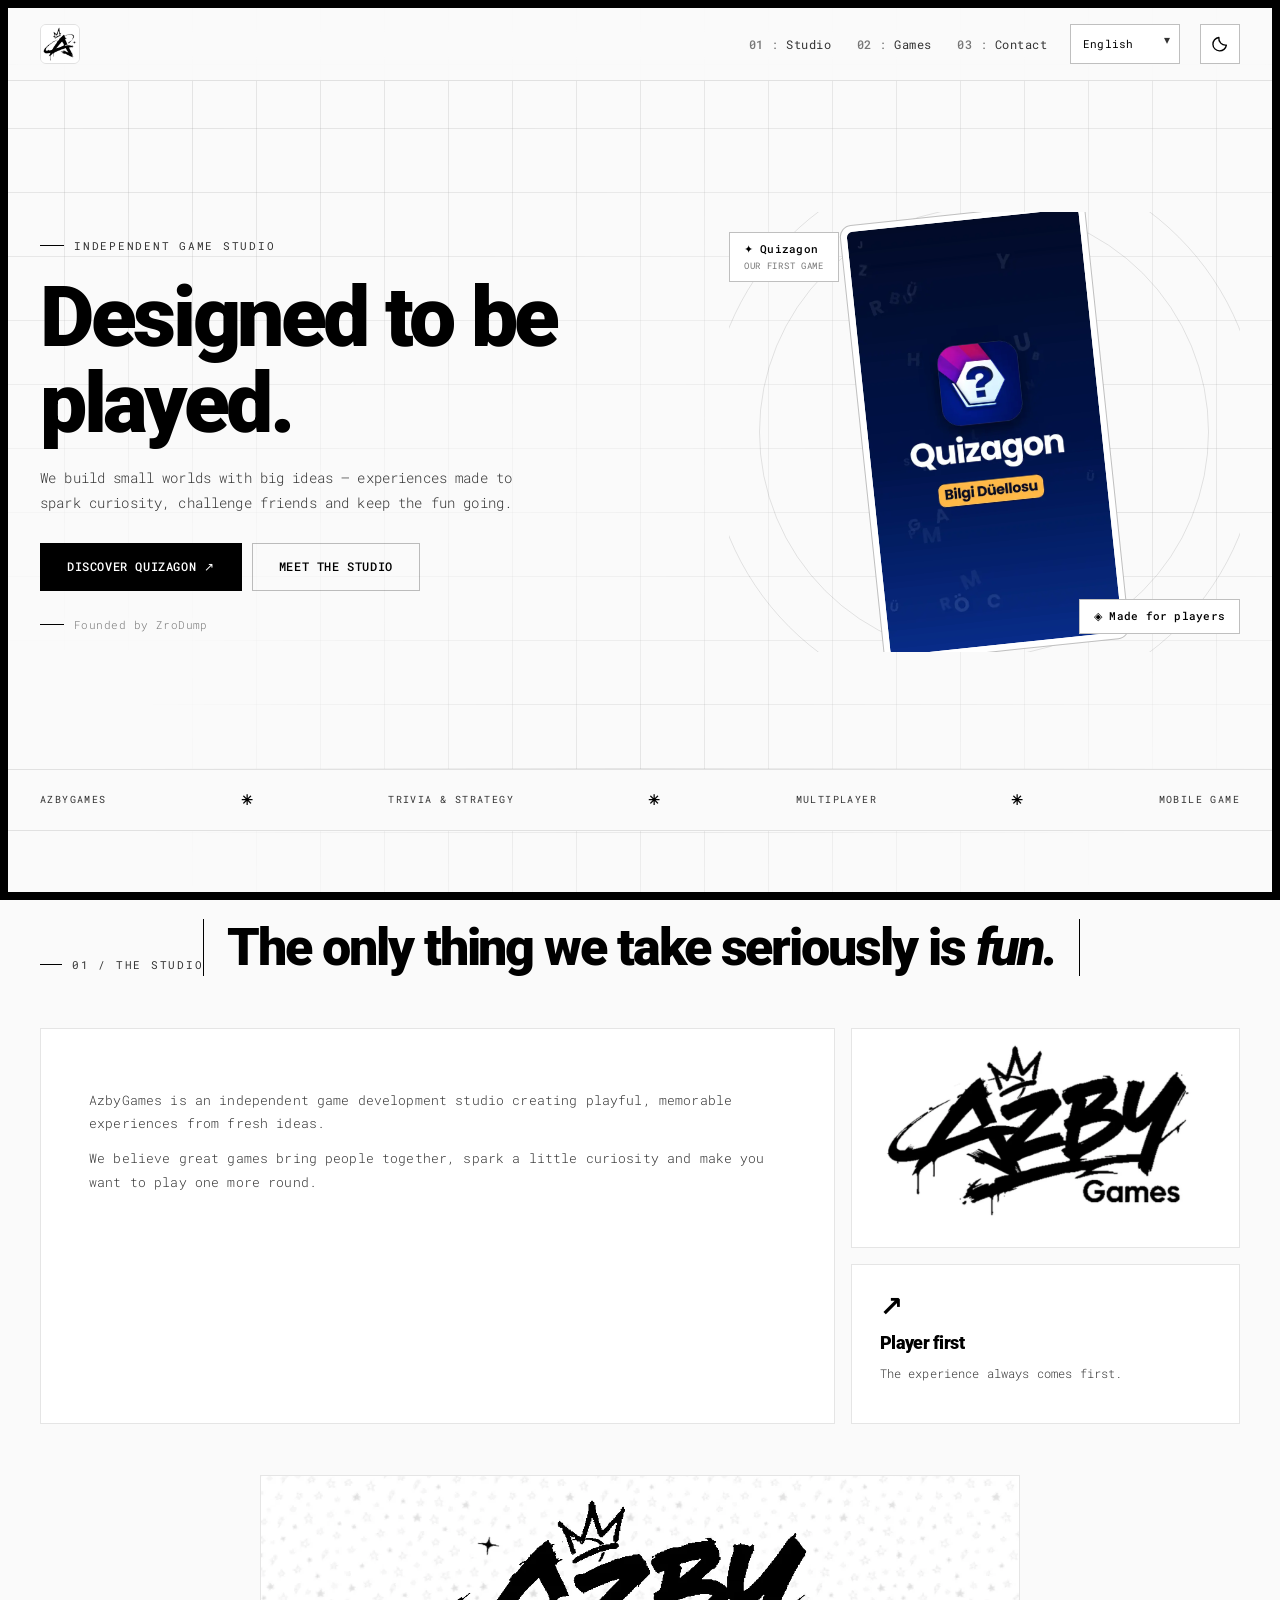
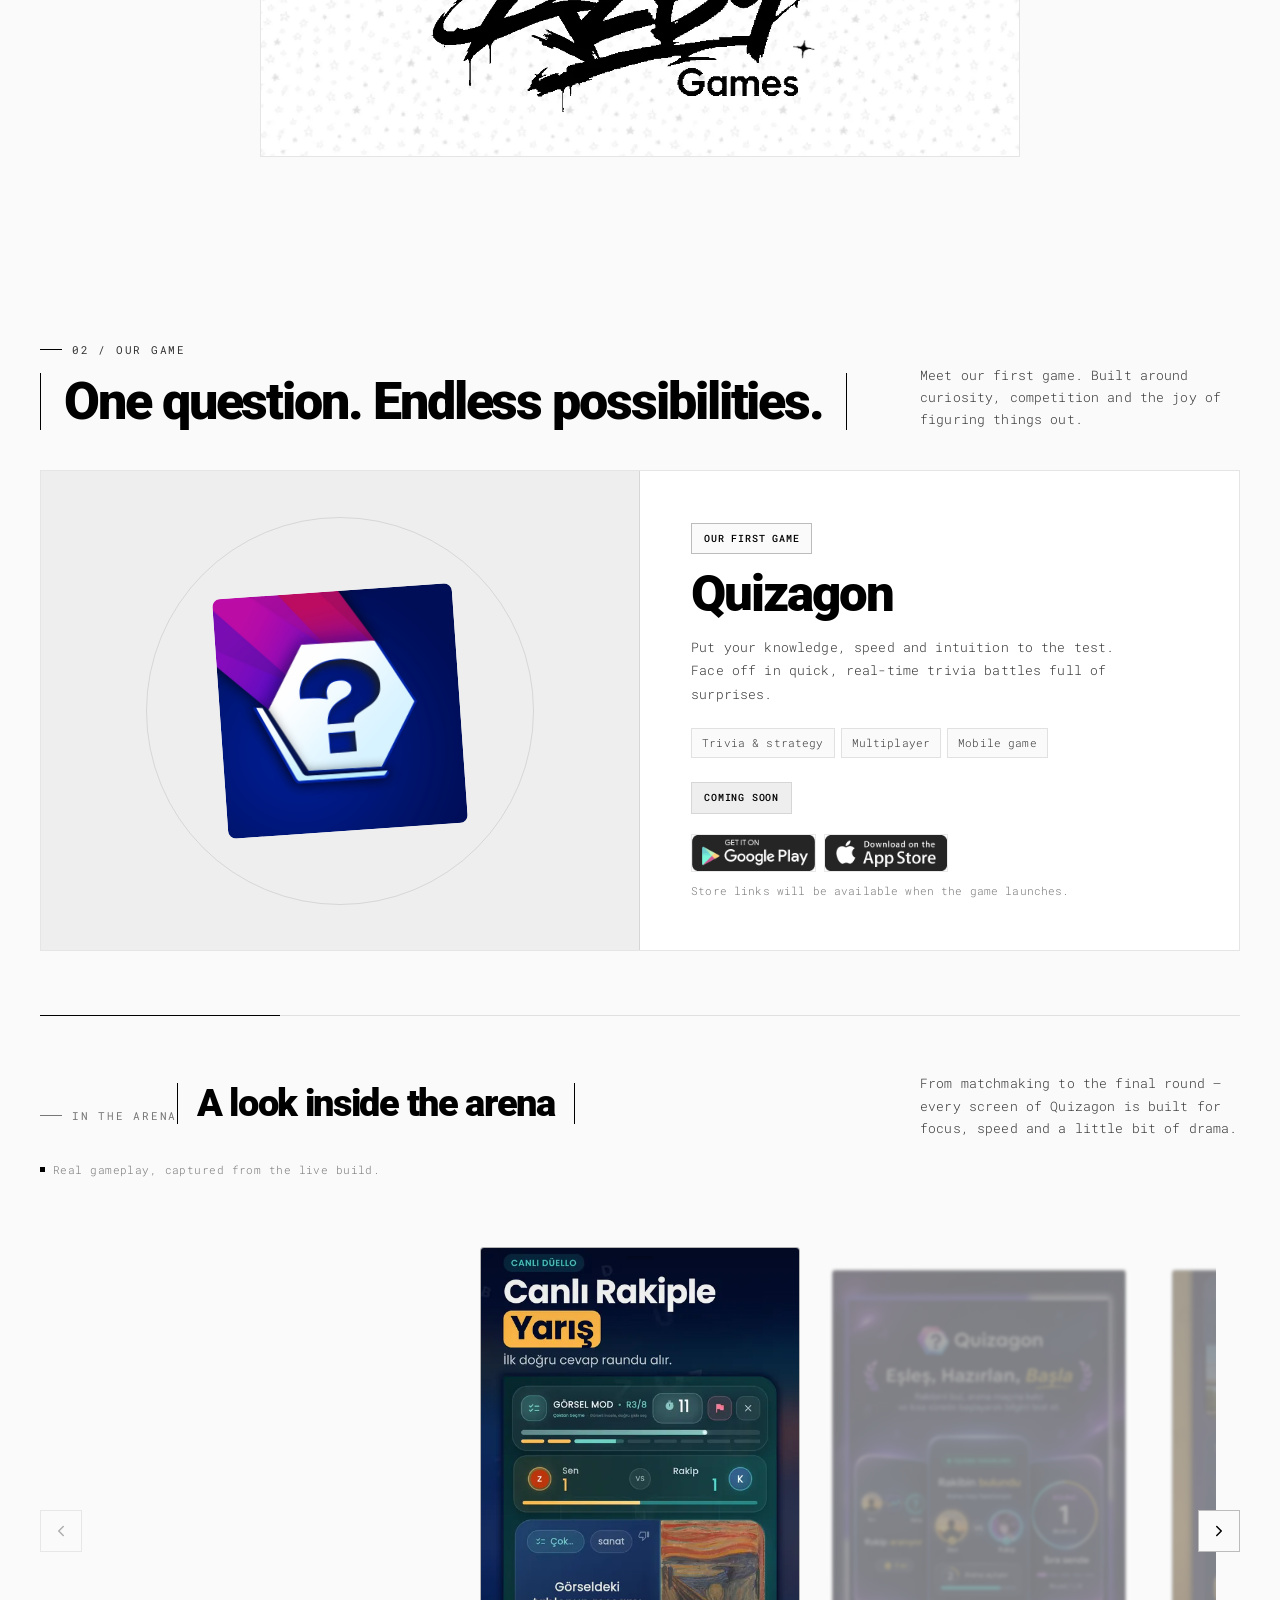
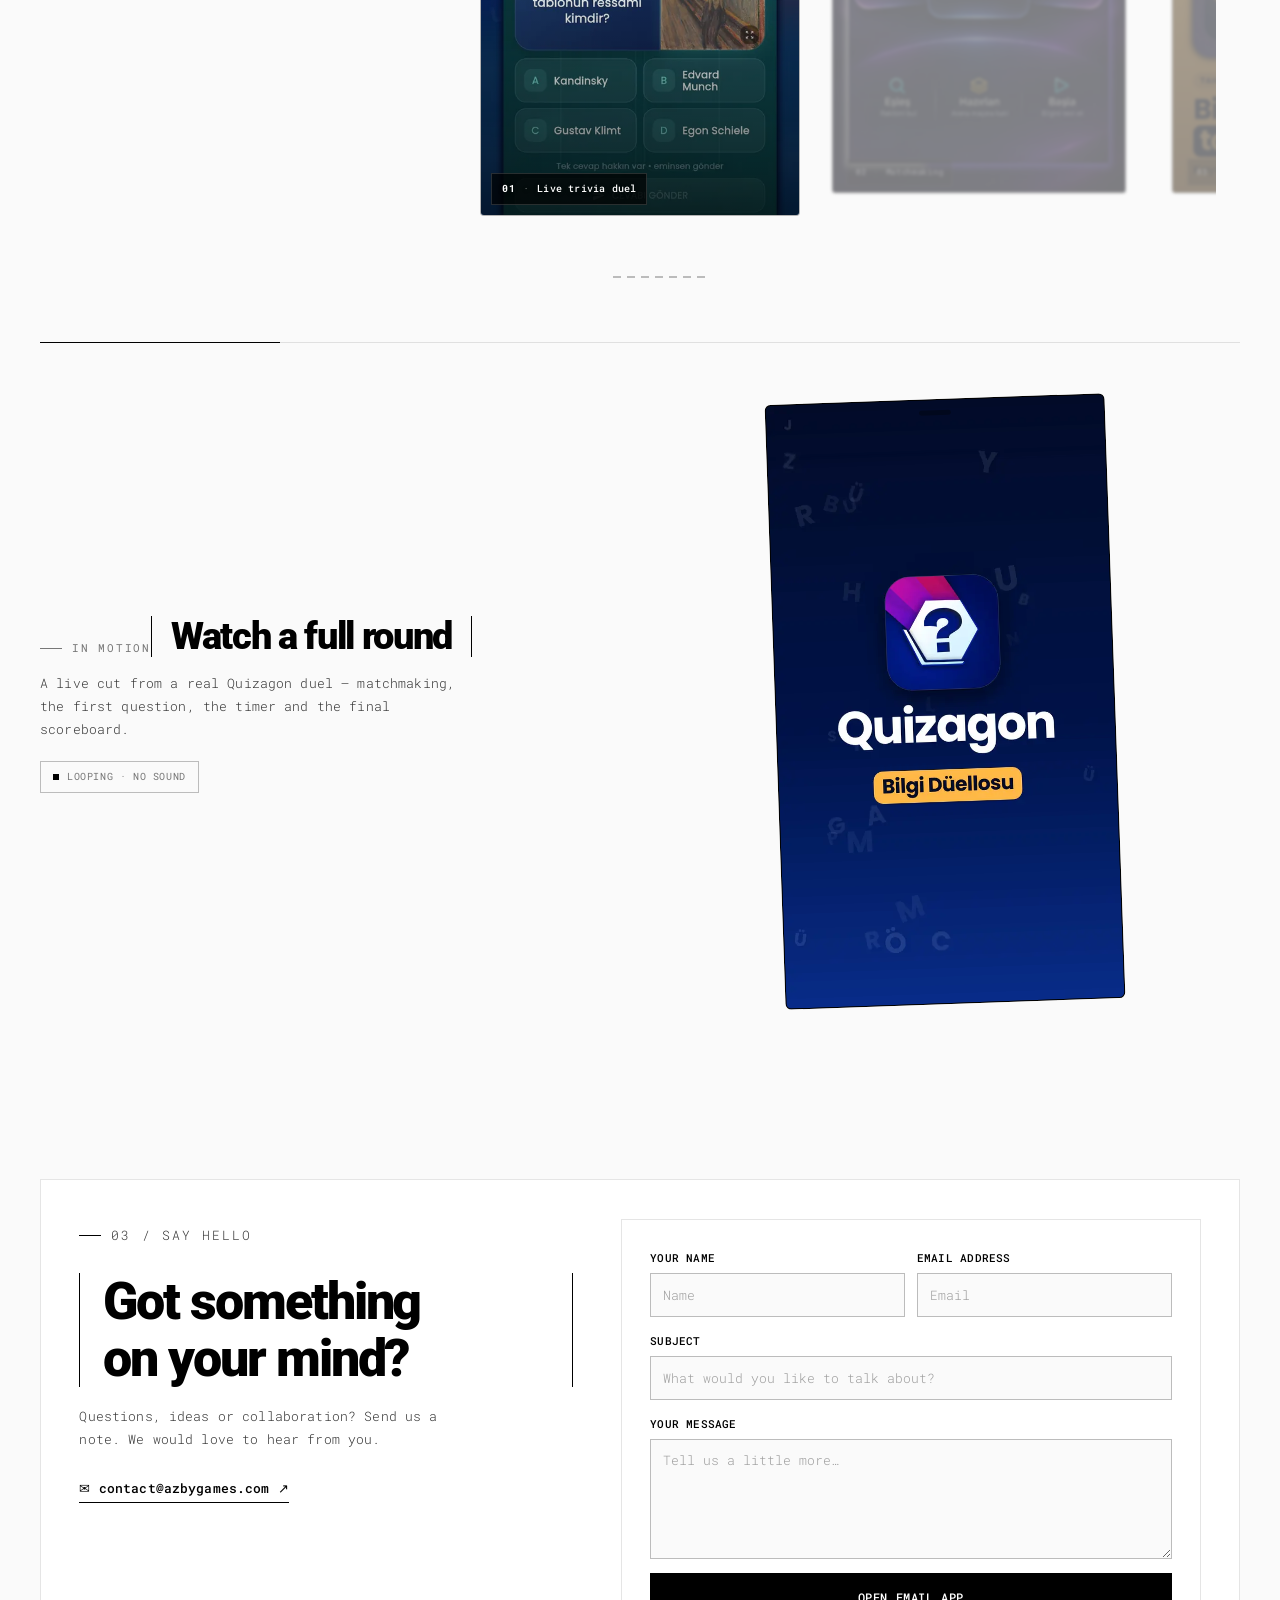
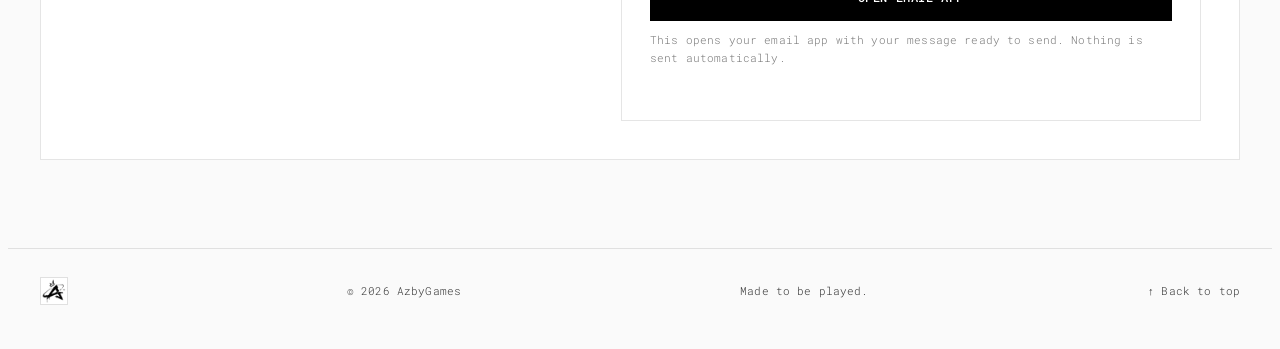
==== commit 71a029da: "Add files via upload" ====
--- a/index.html
+++ b/index.html
@@ -2,450 +2,775 @@
 <html lang="en" data-home="true">
 <head>
 <meta charset="utf-8"><meta name="viewport" content="width=device-width,initial-scale=1">
-<meta name="theme-color" content="#f4f3f1"><meta name="color-scheme" content="light dark">
-<title>AzbyGames — Designed to be played.</title><meta name="description" content="AzbyGames is an independent game development studio creating playful, memorable experiences from fresh ideas. Put your knowledge, speed and intuition to the test. Face off in quick, real-time trivia battles full of surprises.">
+<meta name="theme-color" content="#f6f3ed"><meta name="color-scheme" content="light dark">
+<title>AzbyGames — Designed to be played.</title>
+<meta name="description" content="AzbyGames is an independent game development studio creating playful, memorable experiences from fresh ideas. Put your knowledge, speed and intuition to the test. Face off in quick, real-time trivia battles full of surprises.">
 <meta name="robots" content="index,follow,max-image-preview:large">
 <link rel="canonical" href="https://azbygames.com/">
 <meta property="og:type" content="website"><meta property="og:site_name" content="AzbyGames"><meta property="og:locale" content="en_US">
 <meta property="og:title" content="AzbyGames — Designed to be played."><meta property="og:description" content="AzbyGames is an independent game development studio creating playful, memorable experiences from fresh ideas. Put your knowledge, speed and intuition to the test. Face off in quick, real-time trivia battles full of surprises."><meta property="og:url" content="https://azbygames.com/">
-<meta property="og:image" content="https://azbygames.com/assets/quizagonlogo.jpg"><meta property="og:image:alt" content="Quizagon game artwork by AzbyGames">
-<meta name="twitter:card" content="summary_large_image"><meta name="twitter:title" content="AzbyGames — Designed to be played."><meta name="twitter:description" content="AzbyGames is an independent game development studio creating playful, memorable experiences from fresh ideas. Put your knowledge, speed and intuition to the test. Face off in quick, real-time trivia battles full of surprises."><meta name="twitter:image" content="https://azbygames.com/assets/quizagonlogo.jpg">
+<meta property="og:image" content="https://azbygames.com/assets/gallery/duello.jpg"><meta property="og:image:alt" content="Quizagon gameplay screenshots by AzbyGames">
+<meta name="twitter:card" content="summary_large_image"><meta name="twitter:title" content="AzbyGames — Designed to be played."><meta name="twitter:description" content="AzbyGames is an independent game development studio creating playful, memorable experiences from fresh ideas. Put your knowledge, speed and intuition to the test. Face off in quick, real-time trivia battles full of surprises."><meta name="twitter:image" content="https://azbygames.com/assets/gallery/duello.jpg">
 <link rel="icon" type="image/jpeg" href="assets/AzbyGames_logo.jpg">
-
+<link rel="preload" as="image" href="assets/quizagonlogo.jpg" fetchpriority="high">
 
 <script>try{var t=localStorage.getItem("azbygames-theme");if(t==="dark"||t==="light")document.documentElement.setAttribute("data-theme",t)}catch(e){}</script>
-<script type="application/ld+json">{"@context":"https://schema.org","@graph":[{"@type":"Organization","@id":"https://azbygames.com/#organization","name":"AzbyGames","url":"https://azbygames.com/","logo":{"@type":"ImageObject","url":"https://azbygames.com/assets/AzbyGames_logo.jpg"},"email":"contact@azbygames.com","description":"AzbyGames is an independent game development studio creating playful, memorable experiences from fresh ideas."},{"@type":"WebSite","@id":"https://azbygames.com/#website","name":"AzbyGames","url":"https://azbygames.com/","publisher":{"@id":"https://azbygames.com/#organization"},"inLanguage":["en","tr","es","zh","hi","ar","pt","fr","ru","bn","ja","de"]},{"@type":"WebPage","url":"https://azbygames.com/","name":"AzbyGames — Designed to be played.","description":"AzbyGames is an independent game development studio creating playful, memorable experiences from fresh ideas. Put your knowledge, speed and intuition to the test. Face off in quick, real-time trivia battles full of surprises.","isPartOf":{"@id":"https://azbygames.com/#website"}},{"@type":"VideoGame","name":"Quizagon","url":"https://azbygames.com/#games","image":"https://azbygames.com/assets/quizagonlogo.jpg","description":"Put your knowledge, speed and intuition to the test. Face off in quick, real-time trivia battles full of surprises.","genre":["Trivia","Quiz","Multiplayer"],"gamePlatform":"Android","publisher":{"@id":"https://azbygames.com/#organization"}}]}</script>
-
-
+<script type="application/ld+json">{"@context":"https://schema.org","@graph":[{"@type":"Organization","@id":"https://azbygames.com/#organization","name":"AzbyGames","url":"https://azbygames.com/","logo":{"@type":"ImageObject","url":"https://azbygames.com/assets/AzbyGames_logo.jpg"},"email":"contact@azbygames.com","description":"AzbyGames is an independent game development studio creating playful, memorable experiences from fresh ideas."},{"@type":"WebSite","@id":"https://azbygames.com/#website","name":"AzbyGames","url":"https://azbygames.com/","publisher":{"@id":"https://azbygames.com/#organization"},"inLanguage":["en","tr","es","zh","hi","ar","pt","fr","ru","bn","ja","de"]},{"@type":"WebPage","url":"https://azbygames.com/","name":"AzbyGames \u2014 Designed to be played.","description":"AzbyGames is an independent game development studio creating playful, memorable experiences from fresh ideas. Put your knowledge, speed and intuition to the test. Face off in quick, real-time trivia battles full of surprises.","isPartOf":{"@id":"https://azbygames.com/#website"}},{"@type":"VideoGame","name":"Quizagon","url":"https://azbygames.com/#games","image":"https://azbygames.com/assets/quizagonlogo.jpg","description":"Put your knowledge, speed and intuition to the test. Face off in quick, real-time trivia battles full of surprises.","genre":["Trivia","Quiz","Multiplayer"],"gamePlatform":"Android","publisher":{"@id":"https://azbygames.com/#organization"}}]}</script>
 
 <style id="azby-core">
-/* AzbyGames v6.2 — inline production CSS, no CSS network dependency. */
-/* AzbyGames v6.2 — deeper charcoal + mineral-linen editorial surfaces.
-   Color decisions are token-based so both system and manually selected themes
-   preserve contrast across navigation, cards, forms and visual components. */
+
+/* AzbyGames v12 — ZroDamp-inspired monochrome, production-polished.
+   Refinements: black frame in dark mode, stagger reveals, animated h2 lines,
+   scroll progress bar, smooth parallax, refined typography & spacing.
+   Skeleton (HTML/JS/carousel/logos/translations) unchanged. */
+@import url('https://fonts.googleapis.com/css2?family=Roboto:wght@400;500;700;900&family=Roboto+Mono:wght@300;400;500;700&display=swap');
+
 :root{
   color-scheme:light;
-  --page:#f4f3f1;--ink:#242630;--ink-soft:#484d5a;--ink-faint:#59606d;
-  --glass:rgba(231,229,231,.95);--surface:#efedf0;--surface-2:#dcd9e1;
-  --stroke:rgba(40,43,60,.19);--stroke-strong:rgba(40,43,60,.30);
-  --accent:#5f3e91;--accent-soft:#7b5ca1;--accent-contrast:#fff;
-  --action:#282634;--action-ink:#fff;--nav:rgba(240,238,238,.96);
-  --grid:rgba(52,56,75,.065);--mesh-a:rgba(143,113,181,.115);--mesh-b:rgba(100,153,170,.095);--mesh-c:rgba(175,121,151,.075);
-  --visual-a:rgba(129,103,165,.18);--visual-b:rgba(94,155,171,.12);
-  --studio-surface:#dfdce4;--logo-filter:none;--logo-blend:normal;
-  --noise-opacity:.18;--noise-blend:multiply;
-  --focus-ring:rgba(95,62,145,.21);--spark:#2e806b;
-  --btn-shadow:0 12px 28px rgba(37,32,62,.14);
-  --btn-shadow-hover:0 16px 34px rgba(37,32,62,.19);
-  --shadow:0 21px 58px rgba(29,32,45,.085),0 3px 13px rgba(29,32,45,.05);
-  --shadow-up:0 31px 74px rgba(29,32,45,.14),0 8px 23px rgba(29,32,45,.08);
-  --ease:cubic-bezier(.22,1,.36,1)
+  --page:#fafafa;
+  --page-2:#f0f0f0;
+  --ink:#000000;
+  --ink-soft:#333333;
+  --ink-faint:#777777;
+  --glass:#ffffff;
+  --glass-2:#f5f5f5;
+  --surface:#ffffff;
+  --surface-2:#eeeeee;
+  --stroke:#000000;
+  --stroke-soft:rgba(0,0,0,.10);
+  --stroke-strong:rgba(0,0,0,.25);
+  --frame:#000000;
+  --accent:#000000;
+  --accent-soft:#444444;
+  --accent-contrast:#ffffff;
+  --action:#000000;
+  --action-ink:#ffffff;
+  --nav:rgba(250,250,250,.88);
+  --spark:#000000;
+  --focus-ring:rgba(0,0,0,.12);
+  --shadow:none;
+  --border-width:8px;
+  --ease:cubic-bezier(.22,1,.36,1);
+  --ease-out:cubic-bezier(.16,1,.3,1);
+  --ease-out-back:cubic-bezier(.34,1.56,.64,1);
+  --ease-in-out:cubic-bezier(.65,0,.35,1);
+  --motion-fast:180ms;
+  --motion-base:320ms;
+  --motion-long:560ms;
+  --motion-xl:800ms;
+  --motion-stagger:60ms;
+  --font-mono:'Roboto Mono','JetBrains Mono',ui-monospace,monospace;
+  --font-display:'Roboto','Inter',system-ui,sans-serif;
 }
 @media(prefers-color-scheme:dark){
   :root:not([data-theme="light"]){
     color-scheme:dark;
-    --page:#13161b;--ink:#f3f2f6;--ink-soft:#c6c9d3;--ink-faint:#b1b6c2;
-    --glass:rgba(33,38,47,.94);--surface:#282e38;--surface-2:#303846;
-    --stroke:rgba(225,227,246,.17);--stroke-strong:rgba(225,227,246,.30);
-    --accent:#cbb3f1;--accent-soft:#e1d2f7;--accent-contrast:#221a2d;
-    --action:#e9e3f1;--action-ink:#292433;--nav:rgba(20,23,29,.96);
-    --grid:rgba(216,220,242,.051);--mesh-a:rgba(112,82,153,.12);--mesh-b:rgba(63,112,133,.105);--mesh-c:rgba(140,88,124,.08);
-    --visual-a:rgba(109,78,147,.21);--visual-b:rgba(68,118,140,.16);
-    --studio-surface:#252b36;--logo-filter:none;--logo-blend:normal;
-    --noise-opacity:.13;--noise-blend:screen;
-    --focus-ring:rgba(203,179,241,.24);--spark:#73d0ae;
-    --btn-shadow:0 12px 28px rgba(0,0,0,.23);
-    --btn-shadow-hover:0 17px 36px rgba(0,0,0,.29);
-    --shadow:0 23px 66px rgba(0,0,0,.21),0 3px 12px rgba(0,0,0,.12);
-    --shadow-up:0 32px 82px rgba(0,0,0,.30),0 9px 27px rgba(0,0,0,.19)
+    --page:#0e0e0e;
+    --page-2:#161616;
+    --ink:#ffffff;
+    --ink-soft:#b0b0b0;
+    --ink-faint:#666666;
+    --glass:#121212;
+    --glass-2:#1a1a1a;
+    --surface:#161616;
+    --surface-2:#222222;
+    --stroke:#000000;
+    --stroke-soft:rgba(255,255,255,.10);
+    --stroke-strong:rgba(255,255,255,.25);
+    --frame:#000000;
+    --accent:#ffffff;
+    --accent-soft:#b0b0b0;
+    --accent-contrast:#0e0e0e;
+    --action:#ffffff;
+    --action-ink:#0e0e0e;
+    --nav:rgba(14,14,14,.88);
+    --spark:#ffffff;
+    --focus-ring:rgba(255,255,255,.18);
   }
 }
 :root[data-theme="dark"]{
   color-scheme:dark;
-  --page:#13161b;--ink:#f3f2f6;--ink-soft:#c6c9d3;--ink-faint:#b1b6c2;
-  --glass:rgba(33,38,47,.94);--surface:#282e38;--surface-2:#303846;
-  --stroke:rgba(225,227,246,.17);--stroke-strong:rgba(225,227,246,.30);
-  --accent:#cbb3f1;--accent-soft:#e1d2f7;--accent-contrast:#221a2d;
-  --action:#e9e3f1;--action-ink:#292433;--nav:rgba(20,23,29,.96);
-  --grid:rgba(216,220,242,.051);--mesh-a:rgba(112,82,153,.12);--mesh-b:rgba(63,112,133,.105);--mesh-c:rgba(140,88,124,.08);
-  --visual-a:rgba(109,78,147,.21);--visual-b:rgba(68,118,140,.16);
-  --studio-surface:#252b36;--logo-filter:none;--logo-blend:normal;
-  --noise-opacity:.13;--noise-blend:screen;
-  --focus-ring:rgba(203,179,241,.24);--spark:#73d0ae;
-  --btn-shadow:0 12px 28px rgba(0,0,0,.23);
-  --btn-shadow-hover:0 17px 36px rgba(0,0,0,.29);
-  --shadow:0 23px 66px rgba(0,0,0,.21),0 3px 12px rgba(0,0,0,.12);
-  --shadow-up:0 32px 82px rgba(0,0,0,.30),0 9px 27px rgba(0,0,0,.19)
+  --page:#0e0e0e;--page-2:#161616;
+  --ink:#ffffff;--ink-soft:#b0b0b0;--ink-faint:#666666;
+  --glass:#121212;--glass-2:#1a1a1a;
+  --surface:#161616;--surface-2:#222222;
+  --stroke:#000000;--stroke-soft:rgba(255,255,255,.10);--stroke-strong:rgba(255,255,255,.25);
+  --frame:#000000;
+  --accent:#ffffff;--accent-soft:#b0b0b0;--accent-contrast:#0e0e0e;
+  --action:#ffffff;--action-ink:#0e0e0e;--nav:rgba(14,14,14,.88);
+  --spark:#ffffff;--focus-ring:rgba(255,255,255,.18);
 }
 *,*::before,*::after{box-sizing:border-box}
-html{scroll-behavior:smooth;scroll-padding-top:104px;-webkit-text-size-adjust:100%}
-body{margin:0;min-width:280px;overflow-x:clip;background:var(--page);color:var(--ink);font:400 16px/1.7 system-ui,-apple-system,BlinkMacSystemFont,"Segoe UI",Roboto,"Helvetica Neue",Arial,sans-serif;-webkit-font-smoothing:antialiased;transition:background-color .24s,color .24s}
+html{scroll-behavior:smooth;scroll-padding-top:100px;-webkit-text-size-adjust:100%}
+body{
+  margin:0;min-width:280px;overflow-x:clip;
+  background:var(--page);color:var(--ink);
+  font:400 14px/1.75 var(--font-mono);
+  letter-spacing:.01em;
+  -webkit-font-smoothing:antialiased;-moz-osx-font-smoothing:grayscale;
+  transition:background-color var(--motion-base) var(--ease),color var(--motion-base) var(--ease);
+  padding:var(--border-width);
+}
 main,.footer{position:relative;z-index:1}
-button,input,textarea,select{font:inherit}button{cursor:pointer}a{color:inherit;text-decoration:none}img{display:block;max-width:100%}h1,h2,h3,p{margin:0}
-h1,h2,h3,.brand,.tag,.eyebrow{font-family:system-ui,-apple-system,"Segoe UI",Arial,sans-serif}
-::selection{background:rgba(155,111,231,.3);color:var(--ink)}
-:focus-visible{outline:3px solid var(--accent);outline-offset:4px}
-.wrap{width:min(1180px,calc(100% - 56px));margin-inline:auto}
-.skip{position:absolute;inset-inline-start:18px;top:-100px;z-index:400;background:var(--action);color:var(--action-ink);padding:10px 16px;border-radius:12px;font-weight:700}
-.skip:focus{top:12px}
-/* Atmospheric mesh, physical grain, and the original fine grid. The backdrop sits ABOVE the body background. */
-.backdrop{position:fixed;inset:0;overflow:hidden;z-index:0;pointer-events:none;isolation:isolate;background:var(--page)}
-.backdrop::before{content:"";position:absolute;inset:-15%;background:
-  radial-gradient(ellipse 37% 31% at 9% 7%,var(--mesh-a),transparent 100%),
-  radial-gradient(ellipse 36% 39% at 98% 35%,var(--mesh-b),transparent 100%),
-  radial-gradient(ellipse 36% 36% at 38% 88%,var(--mesh-c),transparent 100%);
-  animation:mesh-shift 27s ease-in-out infinite alternate;transform:translate3d(0,0,0)}
-.backdrop::after{content:"";position:absolute;inset:0;z-index:3;opacity:var(--noise-opacity);pointer-events:none;mix-blend-mode:var(--noise-blend);
-  background-image:url("data:image/svg+xml,%3Csvg xmlns='http://www.w3.org/2000/svg' viewBox='0 0 180 180'%3E%3Cfilter id='n'%3E%3CfeTurbulence type='fractalNoise' baseFrequency='.79' numOctaves='3' stitchTiles='stitch'/%3E%3C/filter%3E%3Crect width='100%25' height='100%25' opacity='.19' filter='url(%23n)'/%3E%3C/svg%3E");background-size:180px 180px}
-.grid-bg{position:absolute;inset:0;z-index:2;background-image:linear-gradient(var(--grid) 1px,transparent 1px),linear-gradient(90deg,var(--grid) 1px,transparent 1px);background-size:58px 58px;mask-image:linear-gradient(to bottom,#000 10%,#000 62%,transparent 100%)}
-.orb{position:absolute;z-index:1;filter:blur(72px);opacity:.52;transform:translate3d(0,0,0);animation:orb-drift 26s ease-in-out infinite alternate}
-.orb.a{width:340px;height:340px;top:-220px;left:-170px;background:var(--mesh-a)}
-.orb.b{width:440px;height:440px;top:17%;right:-250px;background:var(--mesh-b);animation-duration:29s}
-.orb.c{width:390px;height:390px;bottom:-210px;left:23%;background:var(--mesh-c);animation-duration:33s}
-@keyframes mesh-shift{to{transform:translate3d(1.6%,1.4%,0) scale(1.035)}}
-@keyframes orb-drift{to{transform:translate3d(42px,-26px,0)}}
+button,input,textarea,select{font:inherit}button{cursor:pointer}
+a{color:inherit;text-decoration:none}img{display:block;max-width:100%}
+h1,h2,h3,p{margin:0}
+h1,h2,h3,.brand,.tag,.eyebrow,.strip-inner,.pill,.arena-heading,.promo-heading{
+  font-family:var(--font-display);
+}
+::selection{background:var(--ink);color:var(--page)}
+:focus-visible{outline:2px solid var(--accent);outline-offset:3px}
+.wrap{width:min(1200px,calc(100% - 48px));margin-inline:auto}
+.skip{position:absolute;inset-inline-start:18px;top:-100px;z-index:400;background:var(--action);color:var(--action-ink);padding:10px 16px;font-weight:700;transition:top .2s var(--ease)}
+.skip:focus{top:calc(var(--border-width) + 8px)}
+
+/* ===== Site border frame — always black ===== */
+.site-border{
+  position:fixed;z-index:200;background:var(--frame);
+  pointer-events:none;
+  transition:background-color var(--motion-base) var(--ease);
+}
+.site-border-top,.site-border-bottom{left:0;right:0;height:var(--border-width)}
+.site-border-top{top:0}
+.site-border-bottom{bottom:0}
+.site-border-left,.site-border-right{top:0;bottom:0;width:var(--border-width)}
+.site-border-left{left:0}
+.site-border-right{right:0}
+@media(max-width:680px){:root{--border-width:6px}}
+
+/* ===== Scroll progress bar ===== */
+.scroll-progress{
+  position:fixed;top:0;left:0;height:2px;z-index:201;
+  background:var(--ink);
+  transform-origin:left center;
+  transform:scaleX(0);
+  transition:transform 80ms linear;
+  width:100%;
+}
+
+/* Backdrop: flat page color */
+.backdrop{position:fixed;inset:0;z-index:0;pointer-events:none;background:var(--page);transition:background-color var(--motion-base) var(--ease)}
+/* Square grid pattern — subtle, irregular (some areas visible, some faded) */
+.grid-bg{position:absolute;inset:0;z-index:1;
+  background-image:
+    linear-gradient(var(--stroke-strong) 1px,transparent 1px),
+    linear-gradient(90deg,var(--stroke-strong) 1px,transparent 1px);
+  background-size:64px 64px;
+  opacity:.35;
+  -webkit-mask-image:
+    radial-gradient(ellipse 55% 45% at 12% 15%,#000 0%,transparent 90%),
+    radial-gradient(ellipse 50% 40% at 88% 55%,#000 0%,transparent 90%),
+    radial-gradient(ellipse 45% 35% at 50% 85%,#000 0%,transparent 90%),
+    linear-gradient(to bottom,#000 0%,transparent 75%);
+  -webkit-mask-composite:source-over;
+  mask-image:
+    radial-gradient(ellipse 55% 45% at 12% 15%,#000 0%,transparent 90%),
+    radial-gradient(ellipse 50% 40% at 88% 55%,#000 0%,transparent 90%),
+    radial-gradient(ellipse 45% 35% at 50% 85%,#000 0%,transparent 90%),
+    linear-gradient(to bottom,#000 0%,transparent 75%);
+  mask-composite:add;
+  transition:opacity var(--motion-base) var(--ease);
+}
+
 /* Navigation */
-.nav-shell{position:sticky;top:0;z-index:100;background:var(--nav);border-bottom:1px solid var(--stroke);-webkit-backdrop-filter:blur(22px) saturate(1.2);backdrop-filter:blur(22px) saturate(1.2)}
-.nav{position:relative;display:flex;align-items:center;gap:18px;min-height:76px}
-.brand{display:inline-flex;align-items:center;gap:11px;white-space:nowrap;font-size:22px;line-height:1.1;font-weight:780;letter-spacing:-.065em}
-.brand-mark{flex:none;width:41px;height:41px;display:grid;place-items:center;border-radius:13px;background:var(--action);color:var(--action-ink);font-size:11px;font-weight:820;letter-spacing:-.045em;box-shadow:0 5px 16px rgba(89,68,119,.12)}
-.brand em{font-style:normal;font-weight:530;color:var(--ink-soft)}
-.nav-links{display:flex;align-items:center;gap:clamp(12px,2vw,29px);margin-inline-start:auto;min-width:0}
-.nav-links a{font-size:13px;line-height:1.2;font-weight:670;color:var(--ink-soft);transition:color .2s,transform .2s}
-.nav-links a:hover{color:var(--accent);transform:translateY(-1px)}
+.nav-shell{
+  position:sticky;top:0;z-index:100;
+  background:var(--nav);border-bottom:1px solid var(--stroke-soft);
+  -webkit-backdrop-filter:blur(20px) saturate(1.2);
+  backdrop-filter:blur(20px) saturate(1.2);
+  transition:background-color var(--motion-base) var(--ease),border-color var(--motion-base) var(--ease);
+}
+.nav{position:relative;display:flex;align-items:center;gap:20px;min-height:72px}
+.brand{display:inline-flex;align-items:center;gap:12px;white-space:nowrap;text-decoration:none}
+.brand-mark{
+  flex:none;width:40px;height:40px;display:block;
+  border-radius:6px;overflow:hidden;
+  border:1px solid var(--stroke-soft);
+  transition:transform var(--motion-base) var(--ease-out-back),border-color var(--motion-base) var(--ease);
+}
+.brand:hover .brand-mark{transform:scale(1.06) rotate(-2deg);border-color:var(--stroke-strong)}
+.brand em{font-style:normal;font-weight:500;color:var(--ink-soft)}
+
+/* Theme-aware logo switching */
+img.brand-logo-light{opacity:1;visibility:visible}
+img.brand-logo-dark{opacity:0;visibility:hidden}
+:root[data-theme="dark"] img.brand-logo-light{opacity:0;visibility:hidden}
+:root[data-theme="dark"] img.brand-logo-dark{opacity:1;visibility:visible}
+@media(prefers-color-scheme:dark){
+  :root:not([data-theme="light"]) img.brand-logo-light{opacity:0;visibility:hidden}
+  :root:not([data-theme="light"]) img.brand-logo-dark{opacity:1;visibility:visible}
+}
+.brand-mark .brand-logo-light,.brand-mark .brand-logo-dark,
+.studio-brand .brand-logo-light,.studio-brand .brand-logo-dark,
+.footer-brand .brand-logo-light,.footer-brand .brand-logo-dark,
+.brand-banner .brand-logo-light,.brand-banner .brand-logo-dark{
+  position:absolute;inset:0;width:100%;height:100%;object-fit:cover;
+  transition:opacity var(--motion-base) var(--ease),visibility var(--motion-base);
+}
+.brand-mark,.studio-brand,.footer-brand,.brand-banner{position:relative}
+
+/* Nav links — numbered monospace, animated underline */
+.nav-links{display:flex;align-items:center;gap:clamp(16px,2vw,36px);margin-inline-start:auto;min-width:0}
+.nav-links a{
+  font-family:var(--font-mono);font-size:12px;font-weight:400;
+  color:var(--ink-soft);letter-spacing:.04em;
+  position:relative;padding:6px 0;
+  transition:color var(--motion-fast) var(--ease);
+}
+.nav-links a::after{
+  content:"";position:absolute;left:0;right:0;bottom:0;height:1px;
+  background:var(--ink);
+  transform:scaleX(0);transform-origin:left center;
+  transition:transform var(--motion-base) var(--ease-out);
+}
+.nav-links a:hover{color:var(--ink)}
+.nav-links a:hover::after{transform:scaleX(1)}
+.nav-num{color:var(--ink-faint);font-weight:500;transition:color var(--motion-fast) var(--ease)}
+.nav-links a:hover .nav-num{color:var(--ink)}
+.nav-sep{color:var(--ink-faint)}
+
 .select-wrap{position:relative;display:flex;flex:none;margin-inline-start:3px}
-.select-wrap select{height:43px;max-width:150px;min-width:112px;appearance:none;border:1px solid var(--stroke-strong);border-radius:13px;background:var(--glass);color:var(--ink);font-size:12px;font-weight:650;padding:8px 33px 8px 13px;outline-offset:3px}
-.select-wrap:after{content:"⌄";position:absolute;right:12px;top:6px;color:var(--ink-soft);pointer-events:none;font-size:19px}
-.theme-toggle,.menu-toggle{display:inline-flex;align-items:center;justify-content:center;flex:none;width:43px;height:43px;border:1px solid var(--stroke-strong);border-radius:13px;background:var(--glass);color:var(--ink);padding:0;transition:background-color .25s,border-color .25s,transform .3s var(--ease)}
-.theme-toggle:hover,.menu-toggle:hover{background:var(--surface);border-color:var(--accent);transform:translateY(-2px)}
-.theme-toggle svg{width:19px;height:19px;stroke:currentColor;fill:none;stroke-width:1.8;stroke-linecap:round;stroke-linejoin:round}
-.menu-toggle{display:none;font-size:23px;line-height:1}
+.select-wrap select{
+  height:40px;max-width:140px;min-width:110px;appearance:none;
+  border:1px solid var(--stroke-strong);border-radius:0;
+  background:var(--glass);color:var(--ink);font-family:var(--font-mono);
+  font-size:11px;font-weight:400;letter-spacing:.02em;
+  padding:8px 30px 8px 12px;outline-offset:3px;cursor:pointer;
+  transition:border-color var(--motion-base) var(--ease),background-color var(--motion-base) var(--ease);
+}
+.select-wrap select:hover{border-color:var(--ink);background:var(--surface)}
+.select-wrap::after{content:"▾";position:absolute;right:10px;top:5px;color:var(--ink-soft);pointer-events:none;font-size:12px;transition:transform var(--motion-base) var(--ease)}
+.select-wrap:hover::after{transform:translateY(2px)}
+.theme-toggle,.menu-toggle{
+  display:inline-flex;align-items:center;justify-content:center;flex:none;
+  width:40px;height:40px;border:1px solid var(--stroke-strong);border-radius:0;
+  background:var(--glass);color:var(--ink);padding:0;
+  transition:background-color var(--motion-fast) var(--ease),color var(--motion-fast) var(--ease),border-color var(--motion-fast) var(--ease),transform var(--motion-fast) var(--ease);
+}
+.theme-toggle:hover,.menu-toggle:hover{background:var(--ink);color:var(--page);border-color:var(--ink);transform:translateY(-1px)}
+.theme-toggle:active,.menu-toggle:active{transform:translateY(0) scale(.95)}
+.theme-toggle svg{width:18px;height:18px;stroke:currentColor;fill:none;stroke-width:1.8;stroke-linecap:round;stroke-linejoin:round}
+.menu-toggle{display:none;font-size:20px;line-height:1}
+
 /* Hero */
-.hero{padding:clamp(76px,8vw,118px) 0 clamp(58px,7vw,100px)}
-.hero-grid{display:grid;grid-template-columns:minmax(0,1.08fr) minmax(0,.92fr);align-items:center;gap:clamp(30px,5vw,66px);min-height:490px}
-.eyebrow{display:inline-flex;align-items:center;gap:12px;color:var(--accent);font-size:11px;letter-spacing:.17em;text-transform:uppercase;font-weight:800}
-.eyebrow::before{content:"";width:8px;height:8px;flex:none;border-radius:100%;background:var(--spark);box-shadow:0 0 0 6px color-mix(in srgb,var(--spark) 15%,transparent)}
-.hero h1{font-size:clamp(50px,6.5vw,94px);line-height:1.045;letter-spacing:-.077em;font-weight:790;max-width:750px;margin:25px 0 24px;text-wrap:balance}
-.gradient{color:var(--accent)}
-.hero h1,.section h2,.game-detail h3{overflow-wrap:break-word}
-.hero-desc{font-size:clamp(15px,1.4vw,17px);line-height:1.83;color:var(--ink-soft);max-width:525px}
-.actions{display:flex;align-items:center;gap:12px;flex-wrap:wrap;margin:30px 0 29px}
-.btn{display:inline-flex;align-items:center;justify-content:center;gap:8px;min-height:51px;border:1px solid transparent;border-radius:14px;padding:12px 21px;font-size:13px;line-height:1.3;font-weight:750;white-space:normal;text-align:center;transition:transform .35s var(--ease),background-color .25s,border-color .25s,box-shadow .35s var(--ease)}
-.btn:hover{transform:translateY(-3px)}.btn:active{transform:translateY(0) scale(.98)}
-.btn-light{background:var(--action);color:var(--action-ink);box-shadow:var(--btn-shadow)}
-.btn-light:hover{background:var(--accent);color:var(--accent-contrast);box-shadow:var(--btn-shadow-hover)}
-.btn-ghost{background:var(--glass);border-color:var(--stroke-strong);color:var(--ink)}.btn-ghost:hover{background:var(--surface);border-color:var(--accent)}
-.founded{display:flex;align-items:center;gap:12px;color:var(--ink-faint);font-size:12px}.founded::before{content:"";width:27px;height:1px;background:var(--accent)}
-.hero-art{position:relative;isolation:isolate;overflow:clip;height:475px;min-width:0;display:grid;place-items:center;perspective:950px}
-.hero-art::before{content:"";position:absolute;width:78%;height:77%;border-radius:100%;background:var(--mesh-a);filter:blur(55px);opacity:.64;z-index:-1}
-.halo{position:absolute;width:95%;aspect-ratio:1;border:1px solid var(--stroke-strong);border-radius:50%;transform:rotate(-23deg) scaleY(.71)}
-.halo.two{width:118%;opacity:.64;transform:rotate(25deg) scaleY(.63)}
-.visual-card{position:relative;width:min(336px,80%);aspect-ratio:1;border:1px solid var(--stroke-strong);border-radius:46px;padding:10px;background:var(--surface);box-shadow:19px 33px 75px rgba(39,30,61,.18),0 4px 14px rgba(39,30,61,.07);transform:rotate(-7deg) rotateX(var(--tilt-x,0deg)) rotateY(var(--tilt-y,0deg));transition:transform .75s var(--ease),box-shadow .75s var(--ease);animation:levitate 8s ease-in-out infinite alternate}
-.visual-card img{width:100%;height:100%;object-fit:cover;aspect-ratio:1;border-radius:37px}
-.hero-art:hover .visual-card{box-shadow:25px 40px 83px rgba(39,30,61,.22),0 4px 14px rgba(39,30,61,.07)}
-@keyframes levitate{to{translate:0 -11px}}
-.art-chip{position:absolute;z-index:2;padding:12px 16px;max-width:55%;border-radius:15px;background:var(--glass);border:1px solid var(--stroke-strong);-webkit-backdrop-filter:blur(15px);backdrop-filter:blur(15px);box-shadow:0 18px 38px rgba(32,26,52,.10);font-size:12px;font-weight:740;line-height:1.5;color:var(--ink)}
-.art-chip.top{top:26px;inset-inline-start:0;transform:rotate(-5deg)}.art-chip.bottom{bottom:22px;inset-inline-end:0;transform:rotate(5deg)}
-.art-chip small{display:block;font-size:9px;font-weight:700;letter-spacing:.07em;color:var(--ink-faint)}
-.strip{position:relative;z-index:1;border-block:1px solid var(--stroke);background:var(--glass)}
-.strip-inner{display:flex;justify-content:space-between;align-items:center;gap:16px;padding:18px 0;font-size:10px;font-weight:760;letter-spacing:.115em;text-transform:uppercase;color:var(--ink-soft)}
-.strip-inner b{color:var(--accent);font-size:16px}
-/* Sections */
-.section{padding:clamp(68px,8vw,110px) 0}
-.section-head{display:flex;justify-content:space-between;align-items:flex-end;gap:40px;margin-bottom:32px}
-.tag{font-size:11px;letter-spacing:.17em;text-transform:uppercase;color:var(--accent);font-weight:800;margin-bottom:14px}
-.section h2{font-size:clamp(34px,4.6vw,62px);line-height:1.115;font-weight:760;letter-spacing:-.064em;text-wrap:balance}
-.section-head>p{max-width:300px;flex-shrink:0;color:var(--ink-soft);font-size:14px;line-height:1.76}
-.bento{display:grid;grid-template-columns:repeat(12,minmax(0,1fr));gap:20px}
-.panel{position:relative;overflow:hidden;border:1px solid var(--stroke);border-radius:28px;background:var(--glass);box-shadow:var(--shadow);-webkit-backdrop-filter:blur(14px);backdrop-filter:blur(14px);transition:transform .45s var(--ease),box-shadow .45s var(--ease),border-color .3s}
-@media(hover:hover) and (prefers-reduced-motion:no-preference){.panel:hover{transform:translateY(-5px);box-shadow:var(--shadow-up);border-color:var(--stroke-strong)}}
+.hero{padding:clamp(56px,7vw,96px) 0 clamp(48px,6vw,76px)}
+.hero-grid{
+  display:grid;grid-template-columns:minmax(0,1.1fr) minmax(0,.9fr);
+  align-items:center;gap:clamp(32px,5vw,64px);min-height:58vh;
+}
+.eyebrow{display:inline-flex;align-items:center;gap:10px;color:var(--ink-soft);
+  font-family:var(--font-mono);font-size:11px;letter-spacing:.16em;text-transform:uppercase;font-weight:400}
+.eyebrow::before{content:"";width:0;height:1px;background:var(--ink);transition:width var(--motion-long) var(--ease) .2s}
+.reveal.visible .eyebrow::before{width:24px}
+.hero h1{
+  font-family:var(--font-display);font-size:clamp(46px,7vw,84px);line-height:1.02;
+  letter-spacing:-.04em;font-weight:900;max-width:760px;margin:20px 0;text-wrap:balance;
+}
+.gradient{color:var(--ink)}
+.hero-desc{font-family:var(--font-mono);font-size:14px;line-height:1.75;color:var(--ink-soft);max-width:500px;font-weight:300;letter-spacing:.01em}
+.actions{display:flex;align-items:center;gap:10px;flex-wrap:wrap;margin:28px 0 24px}
+.btn{
+  display:inline-flex;align-items:center;justify-content:center;gap:8px;
+  min-height:48px;border:1px solid var(--stroke);border-radius:0;
+  padding:12px 26px;font-family:var(--font-mono);font-size:12px;line-height:1.3;
+  font-weight:500;letter-spacing:.05em;text-transform:uppercase;
+  white-space:normal;text-align:center;cursor:pointer;position:relative;overflow:hidden;
+  transition:background-color var(--motion-fast) var(--ease),color var(--motion-fast) var(--ease),border-color var(--motion-fast) var(--ease),transform var(--motion-fast) var(--ease);
+}
+.btn::before{
+  content:"";position:absolute;inset:0;background:var(--page);
+  transform:scaleX(0);transform-origin:left center;z-index:-1;
+  transition:transform var(--motion-base) var(--ease-out);
+}
+.btn:hover::before{transform:scaleX(1)}
+.btn:active{transform:scale(.98)}
+.btn span{position:relative;z-index:1}
+.btn-light{background:var(--action);color:var(--action-ink);border-color:var(--action)}
+.btn-light::before{background:var(--page)}
+.btn-light:hover{color:var(--ink);border-color:var(--ink)}
+.btn-ghost{background:transparent;border-color:var(--stroke-strong);color:var(--ink)}
+.btn-ghost::before{background:var(--ink)}
+.btn-ghost:hover{color:var(--page);border-color:var(--ink)}
+.founded{display:flex;align-items:center;gap:10px;color:var(--ink-faint);font-family:var(--font-mono);font-size:11px;font-weight:300;letter-spacing:.04em}
+.founded::before{content:"";width:24px;height:1px;background:var(--ink)}
+
+/* Hero art */
+.hero-art{position:relative;isolation:isolate;overflow:clip;height:440px;min-width:0;display:grid;place-items:center;perspective:1000px}
+.halo{position:absolute;width:88%;aspect-ratio:1;border:1px solid var(--stroke-soft);border-radius:50%;
+  transform:rotate(-23deg) scaleY(.71);animation:halo-rotate 40s linear infinite}
+.halo.two{width:108%;opacity:.4;transform:rotate(25deg) scaleY(.63);animation-duration:50s;animation-direction:reverse}
+@keyframes halo-rotate{to{transform:rotate(337deg) scaleY(.71)}}
+/* Visual card — portrait (640x1138) to show the game trailer at its natural aspect ratio */
+.visual-card{
+  position:relative;
+  height:100%;
+  max-height:440px;
+  aspect-ratio:640/1138;
+  border:1px solid var(--stroke-strong);border-radius:12px;padding:6px;
+  background:var(--surface);
+  rotate:-6deg;
+  transform:rotateX(var(--tilt-x,0deg)) rotateY(var(--tilt-y,0deg));
+  transition:rotate var(--motion-long) var(--ease),transform var(--motion-long) var(--ease);
+  animation:card-float 6s ease-in-out infinite alternate;
+}
+.visual-card img{width:100%;height:100%;object-fit:cover;border-radius:6px}
+.hero-art:hover .visual-card{rotate:-2deg;transform:rotateX(var(--tilt-x,0deg)) rotateY(var(--tilt-y,0deg)) translateY(-6px)}
+@keyframes card-float{to{translate:0 -8px}}
+.art-chip{
+  position:absolute;z-index:2;padding:8px 14px;max-width:55%;border-radius:0;
+  background:var(--glass);border:1px solid var(--stroke-strong);
+  font-family:var(--font-mono);font-size:11px;font-weight:500;line-height:1.5;color:var(--ink);
+  letter-spacing:.02em;
+  transition:transform var(--motion-long) var(--ease-out-back);
+}
+.art-chip small{display:block;font-size:9px;font-weight:400;letter-spacing:.08em;color:var(--ink-faint);margin-top:2px;text-transform:uppercase}
+.art-chip.top{top:20px;inset-inline-start:0;transform:rotate(-3deg)}
+.art-chip.bottom{bottom:18px;inset-inline-end:0;transform:rotate(3deg)}
+.hero-art:hover .art-chip.top{transform:rotate(-1deg) translateY(-3px)}
+.hero-art:hover .art-chip.bottom{transform:rotate(1deg) translateY(-3px)}
+
+/* Strip */
+.strip{position:relative;z-index:1;border-block:1px solid var(--stroke-soft);background:var(--page);overflow:hidden}
+.strip-inner{display:flex;justify-content:space-between;align-items:center;gap:16px;padding:18px 0;
+  font-family:var(--font-mono);font-size:10px;font-weight:400;letter-spacing:.14em;text-transform:uppercase;color:var(--ink-soft);
+  animation:strip-drift 30s linear infinite}
+.strip-inner b{color:var(--ink);font-size:14px;font-weight:700}
+@keyframes strip-drift{0%{transform:translateX(0)}100%{transform:translateX(-20px)}}
+
+/* Sections — h2 with animated vertical lines */
+.section{padding:clamp(56px,7vw,88px) 0}
+.section-head{display:flex;justify-content:space-between;align-items:flex-end;gap:40px;margin-bottom:40px}
+.tag{
+  font-family:var(--font-mono);font-size:11px;letter-spacing:.16em;text-transform:uppercase;
+  color:var(--ink-soft);font-weight:400;margin-bottom:14px;
+  display:inline-flex;align-items:center;gap:10px;
+}
+.tag::before{content:"";width:0;height:1px;background:var(--ink);transition:width var(--motion-long) var(--ease) .15s}
+.reveal.visible .tag::before{width:22px}
+.tag-sub{color:var(--ink-faint)}
+.tag-sub::before{background:var(--ink-faint)}
+/* h2 with vertical lines that draw in on reveal */
+.section h2{
+  font-family:var(--font-display);font-size:clamp(30px,4.5vw,52px);line-height:1.1;
+  font-weight:900;letter-spacing:-.04em;text-wrap:balance;
+  position:relative;display:inline-block;
+}
+.section h2::before,.section h2::after{
+  content:"";position:absolute;top:0;height:0;width:1px;background:var(--ink);
+  transition:height var(--motion-long) var(--ease) .3s;
+}
+.section h2::before{left:0}
+.section h2::after{right:0}
+.reveal.visible .section h2::before,.reveal.visible .section h2::after,
+.reveal.visible h2::before,.reveal.visible h2::after{height:100%}
+@media(min-width:768px){.section h2{padding:0 24px}}
+@media(max-width:768px){.section h2::before,.section h2::after{display:none}}
+.section-head>p{max-width:320px;flex-shrink:0;color:var(--ink-soft);font-family:var(--font-mono);font-size:13px;line-height:1.7;font-weight:300}
+
+.bento{display:grid;grid-template-columns:repeat(12,minmax(0,1fr));gap:16px}
+.panel{
+  position:relative;overflow:hidden;border:1px solid var(--stroke-soft);border-radius:0;
+  background:var(--glass);
+  transition:border-color var(--motion-base) var(--ease),transform var(--motion-base) var(--ease);
+}
+@media(hover:hover){.panel:hover{border-color:var(--stroke-strong);transform:translateY(-2px)}}
+
+/* Game (Quizagon hero card) */
 .game{grid-column:span 12;display:grid;grid-template-columns:minmax(0,1fr) minmax(0,1fr)}
-.game-visual{min-height:435px;position:relative;isolation:isolate;display:grid;place-items:center;overflow:hidden;background:
-  radial-gradient(circle at 23% 23%,var(--visual-a),transparent 54%),
-  radial-gradient(circle at 79% 79%,var(--visual-b),transparent 52%),var(--surface-2);border-inline-end:1px solid var(--stroke)}
-.game-visual::before{content:"";position:absolute;width:67%;aspect-ratio:1;border-radius:50%;border:1px solid var(--stroke-strong);box-shadow:0 0 0 56px rgba(146,124,186,.045),0 0 0 112px rgba(146,124,186,.025);z-index:-1}
-.game-visual img{width:clamp(180px,48%,250px);height:auto;max-height:250px;aspect-ratio:1;object-fit:cover;transform:rotate(-5deg);border-radius:42px;box-shadow:0 25px 58px rgba(31,29,74,.25)}
-.game-detail{display:flex;flex-direction:column;align-items:flex-start;min-width:0;padding:clamp(30px,4vw,58px)}
-.game-detail h3{font-size:clamp(39px,4.2vw,61px);font-weight:760;line-height:1.18;letter-spacing:-.065em;margin:13px 0 15px}
-.game-detail p{color:var(--ink-soft);font-size:15px;line-height:1.85;max-width:465px}
-.pill{display:inline-flex;align-items:center;border:1px solid var(--stroke-strong);background:var(--surface-2);color:var(--accent);border-radius:100px;padding:7px 12px;font-size:10px;font-weight:800;letter-spacing:.075em;text-transform:uppercase}
-.chips{display:flex;flex-wrap:wrap;gap:8px;margin:25px 0 28px}.chip{padding:7px 10px;background:var(--surface);border:1px solid var(--stroke);border-radius:10px;color:var(--ink-soft);font-size:11px;line-height:1.5}
-.store{display:flex;align-items:center;flex-wrap:wrap;gap:10px;margin-top:auto;padding-top:23px}
-.store img{display:block;width:auto;height:41px;opacity:.73;filter:saturate(.6)}.store-note{font-size:11px!important;line-height:1.6!important;color:var(--ink-faint)!important;margin-top:12px!important}
-.studio-copy{grid-column:span 8;padding:clamp(28px,4vw,50px)}
-.studio-copy h2{margin:10px 0 25px;max-width:680px}.studio-copy h2 em{color:var(--accent);font-style:normal}
-.studio-copy p{max-width:680px;color:var(--ink-soft);font-size:15px;line-height:1.85;margin-top:13px}
-.studio-aside{grid-column:span 4;display:flex;flex-direction:column;gap:20px;min-width:0}
-.studio-brand{display:grid;place-items:center;min-height:223px;padding:23px;position:relative;overflow:hidden;border:1px solid var(--stroke);border-radius:26px;background:var(--studio-surface);box-shadow:var(--shadow);transition:transform .45s var(--ease),box-shadow .45s}
-.studio-brand::before{content:"";position:absolute;inset:0;background:radial-gradient(circle at 8% 12%,rgba(159,117,219,.11),transparent 68%)}
-.studio-brand img{position:relative;width:min(100%,185px);height:auto;aspect-ratio:1;object-fit:contain;filter:var(--logo-filter);mix-blend-mode:var(--logo-blend);border-radius:18px}
-.mini-panel{flex:1;padding:30px;min-height:170px}.mini-panel h3{font-size:20px;line-height:1.3;font-weight:750;letter-spacing:-.04em}.mini-panel p{font-size:13px;color:var(--ink-soft);margin-top:9px}.mark-spark{display:inline-block;font-size:31px;color:var(--accent);line-height:1;margin-bottom:12px}
-.contact-panel{grid-column:span 12;display:grid;grid-template-columns:minmax(0,.92fr) minmax(0,1.08fr);gap:clamp(28px,4vw,54px);padding:clamp(26px,4vw,50px)}
-.contact-intro h2{margin:13px 0 20px}.contact-intro p{color:var(--ink-soft);max-width:420px;font-size:15px;line-height:1.85}
-.contact-direct{display:inline-block;margin-top:29px;max-width:100%;overflow-wrap:anywhere;color:var(--accent);font-weight:750;text-decoration-thickness:1px;text-underline-offset:5px}.contact-direct:hover{text-decoration:underline}
-.form{padding:clamp(19px,2.7vw,28px);background:var(--surface);border:1px solid var(--stroke);border-radius:23px;min-width:0}
-.form-row{display:grid;grid-template-columns:repeat(2,minmax(0,1fr));gap:14px}
-.field{display:flex;flex-direction:column;gap:7px;min-width:0;margin-bottom:17px}
-.field label{font-size:12px;font-weight:750;color:var(--ink)}
-.field input,.field textarea{min-width:0;width:100%;min-height:47px;border:1px solid var(--stroke-strong);border-radius:11px;background:var(--page);color:var(--ink);padding:11px 13px;font-size:14px;line-height:1.6;transition:border-color .2s,box-shadow .2s}
-.field input::placeholder,.field textarea::placeholder{color:var(--ink-faint);opacity:.92}
-.field input:focus,.field textarea:focus{outline:none;border-color:var(--accent);box-shadow:0 0 0 3px var(--focus-ring)}
-.field textarea{min-height:132px;resize:vertical}.form button{width:100%;border:0}
-.hint,.form-status{font-size:12px;line-height:1.55;color:var(--ink-faint);margin-top:12px}.form-status{min-height:18px;color:var(--ink-soft)}
-.footer{border-top:1px solid var(--stroke);padding:33px 0 48px;color:var(--ink-soft);font-size:12px}
-.footer-row{display:flex;align-items:center;justify-content:space-between;flex-wrap:wrap;gap:15px 25px}
-.footer-brand{font-size:17px;font-weight:780;color:var(--ink);letter-spacing:-.05em}.footer a:hover{color:var(--accent)}
-/* Scroll motion runs via Web Animations only when a section becomes visible. Never hide content. */
+.game-visual{
+  min-height:420px;position:relative;isolation:isolate;display:grid;place-items:center;overflow:hidden;
+  background:var(--surface-2);
+  border-inline-end:1px solid var(--stroke-soft);
+}
+.game-visual::before{
+  content:"";position:absolute;width:65%;aspect-ratio:1;border-radius:50%;
+  border:1px solid var(--stroke-soft);
+  z-index:-1;
+  animation:halo-rotate 50s linear infinite;
+}
+.game-visual img{
+  width:clamp(180px,48%,240px);height:auto;max-height:240px;aspect-ratio:1;
+  object-fit:cover;transform:rotate(-4deg);border-radius:8px;
+  position:relative;z-index:2;
+  transition:transform var(--motion-long) var(--ease-out-back);
+}
+.game-visual img:hover{transform:rotate(-1deg) translateY(-6px) scale(1.05)}
+.game-detail{display:flex;flex-direction:column;align-items:flex-start;min-width:0;padding:clamp(28px,4vw,52px)}
+.game-detail h3{font-family:var(--font-display);font-size:clamp(34px,4vw,54px);font-weight:900;line-height:1.1;letter-spacing:-.04em;margin:12px 0 14px}
+.game-detail p{color:var(--ink-soft);font-family:var(--font-mono);font-size:13px;line-height:1.78;max-width:440px;font-weight:300}
+.pill{
+  display:inline-flex;align-items:center;border:1px solid var(--stroke-strong);
+  background:var(--page);color:var(--ink);border-radius:0;
+  padding:6px 12px;font-family:var(--font-mono);font-size:10px;font-weight:500;letter-spacing:.08em;text-transform:uppercase;
+  transition:background-color var(--motion-base) var(--ease),color var(--motion-base) var(--ease);
+}
+.pill:hover{background:var(--ink);color:var(--page)}
+.pill-soft{background:var(--surface-2);border-color:var(--stroke-soft)}
+.chips{display:flex;flex-wrap:wrap;gap:6px;margin:22px 0 24px}
+.chip{padding:6px 10px;background:var(--page);border:1px solid var(--stroke-soft);border-radius:0;color:var(--ink-soft);font-family:var(--font-mono);font-size:11px;line-height:1.5;font-weight:300;transition:border-color var(--motion-base) var(--ease),color var(--motion-base) var(--ease)}
+.chip:hover{border-color:var(--stroke-strong);color:var(--ink)}
+.store{display:flex;align-items:center;flex-wrap:wrap;gap:8px;margin-top:auto;padding-top:20px}
+.store img{display:block;width:auto;height:38px;opacity:.85;border:1px solid var(--stroke-soft);border-radius:0;transition:opacity var(--motion-base) var(--ease),transform var(--motion-base) var(--ease)}
+.store img:hover{opacity:1;transform:translateY(-2px)}
+.store-note{font-family:var(--font-mono);font-size:11px!important;line-height:1.6!important;color:var(--ink-faint)!important;margin-top:10px!important;font-weight:300!important}
+
+/* ===== Arena gallery carousel ===== */
+.arena-gallery{
+  margin-top:clamp(36px,5vw,64px);
+  padding-top:clamp(36px,5vw,56px);
+  position:relative;
+  border-top:1px solid var(--stroke-soft);
+}
+.arena-gallery::before{
+  content:"";position:absolute;left:0;top:-1px;width:0;height:1px;
+  background:var(--ink);transition:width var(--motion-long) var(--ease) .4s;
+}
+.reveal.visible .arena-gallery::before,
+.arena-gallery.visible::before{width:min(240px,25%)}
+.arena-head{
+  display:flex;justify-content:space-between;align-items:flex-end;gap:36px;
+  margin-bottom:16px;
+}
+.arena-head>div{min-width:0}
+.arena-heading{
+  font-family:var(--font-display);font-size:clamp(22px,3vw,38px);line-height:1.1;font-weight:900;
+  letter-spacing:-.035em;color:var(--ink);margin-top:6px;
+  max-width:600px;
+  position:relative;display:inline-block;
+}
+.arena-heading::before,.arena-heading::after{
+  content:"";position:absolute;top:0;height:0;width:1px;background:var(--ink);
+  transition:height var(--motion-long) var(--ease) .3s;
+}
+.arena-heading::before{left:0}
+.arena-heading::after{right:0}
+.reveal.visible .arena-heading::before,.reveal.visible .arena-heading::after{height:100%}
+@media(min-width:768px){.arena-heading{padding:0 20px}}
+@media(max-width:768px){.arena-heading::before,.arena-heading::after{display:none}}
+.arena-desc{
+  max-width:320px;flex-shrink:0;color:var(--ink-soft);font-family:var(--font-mono);font-size:13px;line-height:1.7;font-weight:300;
+}
+.arena-tagline{
+  font-family:var(--font-mono);font-size:11px;font-weight:300;color:var(--ink-faint);letter-spacing:.04em;
+  margin:0 0 24px;display:inline-flex;align-items:center;gap:8px;
+}
+.arena-tagline::before{content:"";width:5px;height:5px;background:var(--ink);animation:pulse-dot 2.4s ease-in-out infinite}
+@keyframes pulse-dot{0%,100%{opacity:1;transform:scale(1)}50%{opacity:.3;transform:scale(.7)}}
+
+/* Carousel */
+.carousel{position:relative;padding-inline:clamp(8px,2vw,24px)}
+.carousel-viewport{overflow:hidden;padding-block:clamp(16px,2.5vw,32px)}
+.carousel-track{
+  display:flex;gap:clamp(12px,1.5vw,20px);
+  overflow-x:auto;scroll-snap-type:x mandatory;scroll-behavior:smooth;
+  scroll-padding-inline:0;scrollbar-width:none;-ms-overflow-style:none;
+  padding-block:6px;align-items:center;cursor:grab;
+}
+.carousel-spacer{flex:0 0 calc(50% - clamp(110px,14vw,170px));scroll-snap-align:none;pointer-events:none}
+.carousel-track::-webkit-scrollbar{display:none;width:0;height:0}
+.carousel-track.dragging{cursor:grabbing;scroll-behavior:auto;scroll-snap-type:none}
+.carousel-track:focus-visible{outline:none}
+.carousel-card{
+  flex:0 0 clamp(200px,26vw,320px);scroll-snap-align:center;padding-block:6px;
+  filter:blur(2px) brightness(.55) saturate(.8);opacity:.5;transform:scale(.92);
+  transition:filter var(--motion-long) var(--ease),opacity var(--motion-long) var(--ease),transform var(--motion-long) var(--ease);
+  will-change:filter,transform,opacity;outline:none;
+}
+.carousel-card.is-center{filter:none;opacity:1;transform:scale(1)}
+.carousel-card-inner{
+  position:relative;aspect-ratio:9/16;border-radius:4px;overflow:hidden;
+  background:var(--surface-2);border:1px solid var(--stroke-soft);
+  transition:border-color var(--motion-base) var(--ease),box-shadow var(--motion-base) var(--ease);
+}
+.carousel-card.is-center .carousel-card-inner{border-color:var(--stroke-strong)}
+.card-notch{position:absolute;top:8px;left:50%;transform:translateX(-50%);width:28px;height:4px;border-radius:100px;background:rgba(0,0,0,.36);z-index:3;opacity:.4;pointer-events:none}
+.carousel-card picture,.carousel-card img{display:block;width:100%;height:100%}
+.carousel-card img{object-fit:cover;object-position:center top}
+.card-overlay{position:absolute;inset:0;z-index:1;pointer-events:none;
+  background:linear-gradient(180deg,rgba(0,0,0,.1) 0%,transparent 20%,transparent 55%,rgba(0,0,0,.6) 100%);
+  transition:background var(--motion-long) var(--ease)}
+.carousel-card:not(.is-center) .card-overlay{background:linear-gradient(180deg,rgba(0,0,0,.4) 0%,rgba(0,0,0,.25) 50%,rgba(0,0,0,.55) 100%)}
+.card-caption{
+  position:absolute;left:10px;bottom:10px;z-index:2;
+  display:inline-flex;align-items:center;gap:8px;
+  color:#fff;font-family:var(--font-mono);font-size:10px;font-weight:500;letter-spacing:.02em;
+  padding:6px 10px;border-radius:0;background:rgba(0,0,0,.7);border:1px solid rgba(255,255,255,.15);
+  text-shadow:0 1px 4px rgba(0,0,0,.4);max-width:calc(100% - 20px);
+  transition:opacity var(--motion-base) var(--ease),transform var(--motion-base) var(--ease-out-back);
+}
+.carousel-card:not(.is-center) .card-caption{opacity:.5;transform:translateY(4px) scale(.92)}
+.card-num{font-family:var(--font-mono);font-weight:700;color:#fff;font-size:10px;letter-spacing:.05em}
+.card-sep{color:rgba(255,255,255,.4)}
+.card-label{font-weight:500}
+
+/* Arrows */
+.carousel-arrow{
+  position:absolute;top:50%;transform:translateY(-50%);z-index:10;
+  width:42px;height:42px;border-radius:0;
+  background:var(--page);border:1px solid var(--stroke-strong);color:var(--ink);
+  display:inline-flex;align-items:center;justify-content:center;cursor:pointer;
+  transition:background-color var(--motion-fast) var(--ease),color var(--motion-fast) var(--ease),border-color var(--motion-fast) var(--ease),opacity var(--motion-base) var(--ease),transform var(--motion-fast) var(--ease);
+}
+.carousel-arrow svg{width:18px;height:18px;stroke:currentColor;fill:none;stroke-width:2;stroke-linecap:round;stroke-linejoin:round;transition:transform var(--motion-fast) var(--ease)}
+.carousel-arrow:hover{background:var(--ink);color:var(--page);border-color:var(--ink)}
+.carousel-arrow.prev:hover svg{transform:translateX(-2px)}
+.carousel-arrow.next:hover svg{transform:translateX(2px)}
+.carousel-arrow.prev{left:0}
+.carousel-arrow.next{right:0}
+.carousel-arrow[disabled]{opacity:.3;cursor:not-allowed;pointer-events:none}
+
+/* Dots */
+.carousel-dots{display:flex;justify-content:center;gap:6px;margin-top:16px}
+.carousel-dot{width:8px;height:2px;border-radius:0;background:var(--stroke-strong);border:none;padding:0;cursor:pointer;position:relative;overflow:hidden;transition:width var(--motion-base) var(--ease-out),background-color var(--motion-base) var(--ease)}
+.carousel-dot.active{width:32px;background:var(--ink)}
+.carousel-dot:hover{background:var(--ink-soft)}
+.carousel-dot:focus-visible{outline:2px solid var(--accent);outline-offset:3px}
+.carousel-dot.active::after{content:"";position:absolute;inset:0;background:var(--page);transform:scaleX(0);transform-origin:left center;animation:carousel-progress 4000ms linear forwards}
+.carousel-dot.active.is-paused::after{animation-play-state:paused}
+@keyframes carousel-progress{from{transform:scaleX(0)}to{transform:scaleX(1)}}
+@media(prefers-reduced-motion:reduce){.carousel-dot.active::after{animation:none;transform:scaleX(.5)}}
+
+/* ===== Promo video section ===== */
+.promo{margin-top:clamp(40px,5vw,64px);padding-top:clamp(40px,5vw,56px);position:relative;border-top:1px solid var(--stroke-soft)}
+.promo::before{content:"";position:absolute;left:0;top:-1px;width:0;height:1px;background:var(--ink);transition:width var(--motion-long) var(--ease) .4s}
+.reveal.visible .promo::before,.promo.visible::before{width:min(240px,25%)}
+.promo-grid{display:grid;grid-template-columns:minmax(0,1fr) minmax(0,1.05fr);gap:clamp(28px,4vw,48px);align-items:center}
+.promo-copy{min-width:0}
+.promo-heading{
+  font-family:var(--font-display);font-size:clamp(22px,3vw,38px);line-height:1.1;font-weight:900;
+  letter-spacing:-.035em;color:var(--ink);margin:6px 0 14px;max-width:480px;
+  position:relative;display:inline-block;
+}
+.promo-heading::before,.promo-heading::after{content:"";position:absolute;top:0;height:0;width:1px;background:var(--ink);transition:height var(--motion-long) var(--ease) .3s}
+.promo-heading::before{left:0}
+.promo-heading::after{right:0}
+.reveal.visible .promo-heading::before,.reveal.visible .promo-heading::after{height:100%}
+@media(min-width:768px){.promo-heading{padding:0 20px}}
+@media(max-width:768px){.promo-heading::before,.promo-heading::after{display:none}}
+.promo-desc{color:var(--ink-soft);font-family:var(--font-mono);font-size:13px;line-height:1.78;max-width:440px;font-weight:300}
+.promo-badge{
+  display:inline-flex;align-items:center;gap:8px;margin-top:20px;
+  font-family:var(--font-mono);font-size:10px;font-weight:400;letter-spacing:.06em;text-transform:uppercase;
+  color:var(--ink-faint);padding:6px 12px;border:1px solid var(--stroke-strong);border-radius:0;background:var(--page);
+}
+.promo-dot{width:6px;height:6px;background:var(--ink);animation:pulse-dot 2.4s ease-in-out infinite}
+.promo-frame{position:relative;margin:0;display:grid;place-items:center;perspective:1000px}
+.promo-glow{display:none}
+.promo-device{
+  position:relative;z-index:1;width:min(340px,80%);aspect-ratio:640/1138;
+  border-radius:6px;background:#000;border:1px solid var(--stroke-strong);overflow:hidden;
+  transform:rotate(-2deg);transition:transform var(--motion-long) var(--ease);
+  animation:card-float 7s ease-in-out infinite alternate;
+}
+.promo-frame:hover .promo-device{transform:rotate(0deg) translateY(-6px)}
+.promo-video{display:block;width:100%;height:100%;object-fit:cover}
+.promo-play{position:absolute;inset:0;display:grid;place-items:center;z-index:2;pointer-events:none;opacity:0;transition:opacity var(--motion-base) var(--ease)}
+.promo-play svg{width:48px;height:48px;filter:drop-shadow(0 2px 8px rgba(0,0,0,.5))}
+.promo-play svg path{fill:rgba(255,255,255,.9)}
+.promo-frame:hover .promo-play{opacity:.85}
+.promo-notch{position:absolute;top:10px;left:50%;transform:translateX(-50%);width:32px;height:5px;border-radius:100px;background:rgba(0,0,0,.5);z-index:3;opacity:.6;pointer-events:none}
+
+/* Studio */
+.studio-copy{grid-column:span 8;padding:clamp(28px,4vw,48px)}
+.studio-copy h2{margin:10px 0 22px;max-width:680px}
+.studio-copy h2 em{color:var(--ink);font-style:normal;font-weight:900}
+.studio-copy p{max-width:680px;color:var(--ink-soft);font-family:var(--font-mono);font-size:13px;line-height:1.78;margin-top:12px;font-weight:300}
+.studio-aside{grid-column:span 4;display:flex;flex-direction:column;gap:16px;min-width:0}
+.studio-brand{
+  display:grid;place-items:center;min-height:220px;padding:0;
+  position:relative;overflow:hidden;border:1px solid var(--stroke-soft);border-radius:0;
+  background:var(--surface);
+  transition:border-color var(--motion-base) var(--ease),transform var(--motion-base) var(--ease);
+}
+.studio-brand:hover{border-color:var(--stroke-strong);transform:translateY(-2px)}
+/* Brand banner — refined, constrained, centered (not full-screen) */
+.brand-banner{
+  margin:clamp(32px,4vw,52px) auto 0;
+  max-width:760px;
+  border-radius:0;overflow:hidden;
+  border:1px solid var(--stroke-soft);
+  position:relative;background:var(--surface);
+  /* Constrain height so it doesn't dominate the screen */
+  height:clamp(180px,22vw,300px);
+  transition:border-color var(--motion-base) var(--ease),transform var(--motion-base) var(--ease);
+}
+.brand-banner:hover{border-color:var(--stroke-strong);transform:translateY(-2px)}
+.brand-banner img{position:absolute;inset:0;width:100%;height:100%;object-fit:cover;object-position:center}
+.mini-panel{flex:1;padding:28px;min-height:160px}
+.mini-panel h3{font-family:var(--font-display);font-size:18px;line-height:1.3;font-weight:900;letter-spacing:-.03em}
+.mini-panel p{font-family:var(--font-mono);font-size:12px;color:var(--ink-soft);margin-top:8px;font-weight:300}
+.mark-spark{display:inline-block;font-size:28px;color:var(--ink);line-height:1;margin-bottom:10px;font-family:var(--font-display);font-weight:900;transition:transform var(--motion-base) var(--ease-out-back)}
+.mini-panel:hover .mark-spark{transform:translate(4px,-4px)}
+
+/* Contact */
+.contact-panel{grid-column:span 12;display:grid;grid-template-columns:minmax(0,.92fr) minmax(0,1.08fr);gap:clamp(28px,4vw,48px);padding:clamp(24px,3vw,44px)}
+.contact-intro h2{margin:12px 0 18px}
+.contact-intro p{color:var(--ink-soft);max-width:400px;font-family:var(--font-mono);font-size:13px;line-height:1.78;font-weight:300}
+.contact-direct{
+  display:inline-block;margin-top:26px;max-width:100%;overflow-wrap:anywhere;
+  color:var(--ink);font-family:var(--font-mono);font-weight:500;font-size:13px;
+  border-bottom:1px solid var(--ink);padding-bottom:2px;
+  transition:opacity var(--motion-base) var(--ease);
+}
+.contact-direct:hover{opacity:.6}
+.form{padding:clamp(18px,2.5vw,28px);background:var(--surface);border:1px solid var(--stroke-soft);border-radius:0;min-width:0}
+.form-row{display:grid;grid-template-columns:repeat(2,minmax(0,1fr));gap:12px}
+.field{display:flex;flex-direction:column;gap:6px;min-width:0;margin-bottom:14px}
+.field label{font-family:var(--font-mono);font-size:11px;font-weight:500;color:var(--ink);letter-spacing:.02em;text-transform:uppercase}
+.field input,.field textarea{
+  min-width:0;width:100%;min-height:44px;border:1px solid var(--stroke-strong);border-radius:0;
+  background:var(--page);color:var(--ink);padding:10px 12px;font-family:var(--font-mono);font-size:13px;line-height:1.6;font-weight:300;
+  transition:border-color var(--motion-base) var(--ease),background-color var(--motion-base) var(--ease);
+}
+.field input::placeholder,.field textarea::placeholder{color:var(--ink-faint);opacity:.7}
+.field input:focus,.field textarea:focus{outline:none;border-color:var(--ink);background:var(--surface)}
+.field textarea{min-height:120px;resize:vertical}
+.form button{width:100%;border:0}
+.hint,.form-status{font-family:var(--font-mono);font-size:11px;line-height:1.55;color:var(--ink-faint);margin-top:10px;font-weight:300}
+.form-status{min-height:16px;color:var(--ink-soft)}
+
+/* Footer */
+.footer{border-top:1px solid var(--stroke-soft);padding:28px 0 calc(36px + env(safe-area-inset-bottom,0px));color:var(--ink-soft);font-family:var(--font-mono);font-size:11px;font-weight:300}
+.footer-row{display:flex;align-items:center;justify-content:space-between;flex-wrap:wrap;gap:12px 24px}
+.footer-brand{display:inline-flex;align-items:center;width:28px;height:28px;border-radius:0;overflow:hidden;background:transparent;border:1px solid var(--stroke-soft);position:relative;transition:transform var(--motion-base) var(--ease-out-back)}
+.footer-brand:hover{transform:scale(1.08)}
+.footer a:hover{color:var(--ink)}
+
+/* ===== Reveal animations — staggered, smooth ===== */
 .reveal{opacity:1;transform:none}
-@media(max-width:980px){.nav{gap:12px}.brand{font-size:20px}.nav-links{gap:13px}.hero-grid{gap:24px}}
+@media(prefers-reduced-motion:no-preference){
+  html.js-motion .reveal:not(.visible){opacity:0;transform:translateY(24px)}
+  html.js-motion .reveal{transition:opacity var(--motion-long) var(--ease-out),transform var(--motion-long) var(--ease-out)}
+  /* Stagger children inside revealed sections */
+  html.js-motion .reveal:not(.visible) > *{opacity:0;transform:translateY(20px)}
+  html.js-motion .reveal.visible > *{opacity:1;transform:none;transition:opacity var(--motion-long) var(--ease-out),transform var(--motion-long) var(--ease-out)}
+  html.js-motion .reveal.visible > *:nth-child(1){transition-delay:0ms}
+  html.js-motion .reveal.visible > *:nth-child(2){transition-delay:calc(var(--motion-stagger) * 1)}
+  html.js-motion .reveal.visible > *:nth-child(3){transition-delay:calc(var(--motion-stagger) * 2)}
+  html.js-motion .reveal.visible > *:nth-child(4){transition-delay:calc(var(--motion-stagger) * 3)}
+  html.js-motion .reveal.visible > *:nth-child(5){transition-delay:calc(var(--motion-stagger) * 4)}
+  html.js-motion .reveal.visible > *:nth-child(6){transition-delay:calc(var(--motion-stagger) * 5)}
+  /* Panel hover smooth */
+  .panel{transition:border-color var(--motion-base) var(--ease),transform var(--motion-base) var(--ease-out)}
+}
+
+/* Responsive */
+@media(max-width:980px){.nav{gap:12px}.nav-links{gap:14px}}
 @media(max-width:900px){
-  .nav-links{display:none;position:absolute;top:100%;inset-inline:0;margin:0;padding:13px 18px 18px;flex-direction:column;align-items:stretch;gap:2px;background:var(--nav);border:1px solid var(--stroke);border-top:none;border-radius:0 0 20px 20px;box-shadow:0 20px 37px rgba(0,0,0,.09);max-height:calc(100dvh - 76px);overflow:auto}
-  .nav-links.open{display:flex}.nav-links a{display:block;padding:12px 11px;border-radius:10px;font-size:15px}.nav-links a:hover{background:var(--surface)}
-  .nav{justify-content:space-between}.brand{margin-inline-end:auto}.select-wrap{margin-inline-start:0}.menu-toggle{display:inline-flex;order:4}.theme-toggle{order:3}.select-wrap{order:2}
-  .hero{padding-top:70px}.hero-grid{grid-template-columns:minmax(0,1fr);gap:10px;min-height:0}.hero h1{font-size:clamp(53px,9vw,78px)}.hero-art{height:390px;width:100%;max-width:560px;margin:14px auto 0}
+  .nav-links{
+    display:flex;opacity:0;visibility:hidden;pointer-events:none;
+    transform:translateY(-8px);transform-origin:top center;
+    transition:opacity 240ms var(--ease),transform 320ms var(--ease-out),visibility 240ms;
+    z-index:120;padding:14px 18px;
+    position:absolute;top:100%;inset-inline:0;margin:0;
+    flex-direction:column;align-items:stretch;gap:2px;
+    background:var(--nav);border:1px solid var(--stroke-soft);border-top:none;
+    max-height:calc(100dvh - 72px);overflow:auto;
+    -webkit-backdrop-filter:blur(20px);backdrop-filter:blur(20px);
+  }
+  .nav-links.open{opacity:1;visibility:visible;pointer-events:auto;transform:translateY(0)}
+  .nav-links a{min-height:44px;display:flex;align-items:center;padding:12px 14px;font-size:14px}
+  .nav-links a:hover{background:var(--surface-2)}
+  .nav{justify-content:space-between}.brand{margin-inline-end:auto}
+  .select-wrap{margin-inline-start:0;order:2}.menu-toggle{display:inline-flex;order:4}.theme-toggle{order:3}
+  .hero{padding-top:60px}.hero-grid{grid-template-columns:minmax(0,1fr);gap:10px;min-height:0}
+  .hero h1{font-size:clamp(44px,9vw,68px)}
+  .hero-art{height:360px;width:100%;max-width:500px;margin:12px auto 0}
+  .arena-head{flex-direction:column;align-items:flex-start;gap:12px}
+  .arena-desc{max-width:100%}
+  .promo-grid{grid-template-columns:minmax(0,1fr);gap:28px;text-align:start}
+  .promo-copy{display:flex;flex-direction:column;align-items:flex-start}
+  .promo-heading,.promo-desc{max-width:100%}
+  .promo-device{width:min(300px,72%)}
   .studio-copy{grid-column:span 12}.studio-aside{grid-column:span 12;display:grid;grid-template-columns:minmax(0,1fr) minmax(0,1fr)}
   .contact-panel{grid-template-columns:minmax(0,1fr)}
 }
 @media(max-width:680px){
-  html{scroll-padding-top:82px}.wrap{width:calc(100% - 38px)}.nav{min-height:67px;gap:9px}.brand{font-size:19px;gap:8px}.brand-mark{width:35px;height:35px;border-radius:11px}
-  .select-wrap select{min-width:98px;max-width:125px;height:40px;padding-inline-start:9px;font-size:11px}.theme-toggle,.menu-toggle{width:40px;height:40px;border-radius:12px}
-  .hero{padding:58px 0 44px}.hero h1{font-size:clamp(47px,10.8vw,69px);margin:17px 0 19px}.hero h1,.section h2,.game-detail h3{overflow-wrap:break-word}
-.hero-desc{font-size:15px;line-height:1.78}.actions{gap:9px;margin:25px 0 24px}.btn{min-height:48px;padding:11px 16px}
-  .hero-art{height:303px;max-width:470px;margin-top:18px}.visual-card{width:min(237px,70%);border-radius:35px;padding:8px}.visual-card img{border-radius:28px}.halo{width:88%}.halo.two{width:109%}
-  .art-chip{padding:9px 11px;font-size:10px;max-width:49%;border-radius:11px}.art-chip.top{top:6px}.art-chip.bottom{bottom:5px}
-  .strip-inner{justify-content:center;flex-wrap:wrap;gap:7px 12px;padding:15px 0;font-size:9px}.strip-inner b{font-size:12px}
-  .section{padding:67px 0}.section-head{display:block;margin-bottom:26px}.section-head>p{margin-top:15px;max-width:100%}.section h2{font-size:clamp(34px,8.5vw,47px)}
-  .bento{gap:16px}.panel{border-radius:23px}.game{grid-template-columns:minmax(0,1fr)}.game-visual{min-height:268px;border-inline-end:0;border-bottom:1px solid var(--stroke)}.game-visual img{width:183px;max-height:183px;border-radius:34px}
-  .game-detail{padding:28px}.game-detail h3{font-size:44px}.chips{margin:20px 0}.studio-copy{padding:28px}.studio-aside{grid-template-columns:minmax(0,1fr)}.studio-brand{min-height:180px}.studio-brand img{width:170px}
-  .contact-panel{padding:22px;gap:24px}.form{padding:19px}.form-row{grid-template-columns:minmax(0,1fr);gap:0}
-  .footer{padding-bottom:38px}.footer-row{justify-content:center;text-align:center;gap:14px 20px}
+  html{scroll-padding-top:80px}.wrap{width:calc(100% - 32px)}
+  .nav{min-height:64px;gap:8px}.brand-mark{width:34px;height:34px}
+  .select-wrap select{min-width:90px;max-width:115px;height:36px;padding-inline-start:8px;font-size:10px}
+  .theme-toggle,.menu-toggle{width:36px;height:36px}
+  .hero{padding:44px 0 32px}.hero h1{font-size:clamp(36px,10vw,54px);margin:14px 0 16px}
+  .hero-desc{font-size:13px}.actions{gap:8px;margin:20px 0 18px}.btn{min-height:44px;padding:10px 18px;font-size:11px}
+  .hero-art{height:380px;max-width:100%;margin-top:16px}.visual-card{max-height:360px;padding:5px}.halo{width:60%}.halo.two{width:80%}
+  .art-chip{padding:7px 10px;font-size:10px;max-width:52%}.art-chip.top{top:8px}.art-chip.bottom{bottom:8px}
+  .strip-inner{justify-content:center;flex-wrap:wrap;gap:6px 10px;padding:12px 0;font-size:9px}.strip-inner b{font-size:11px}
+  .section{padding:48px 0}.section-head{display:block;margin-bottom:22px}.section-head>p{margin-top:12px;max-width:100%}.section h2{font-size:clamp(26px,8vw,36px)}
+  .bento{gap:12px}.game{grid-template-columns:minmax(0,1fr)}.game-visual{min-height:220px;border-inline-end:0;border-bottom:1px solid var(--stroke-soft)}.game-visual img{width:160px;max-height:160px}
+  .game-detail{padding:22px}.game-detail h3{font-size:32px}.chips{margin:16px 0}.studio-copy{padding:22px}.studio-aside{grid-template-columns:minmax(0,1fr) minmax(0,1fr);gap:12px}.studio-brand{height:120px;min-height:unset;padding:0}.studio-brand img.brand-logo-light,.studio-brand img.brand-logo-dark{object-fit:contain;padding:10px}
+  .brand-banner{max-width:100%;height:clamp(120px,28vw,200px);margin-top:20px}
+  .contact-panel{padding:18px;gap:20px}.form{padding:16px}.form-row{grid-template-columns:minmax(0,1fr);gap:0}
+  .footer{padding-bottom:30px}.footer-row{justify-content:center;text-align:center;gap:10px 16px}
+  .carousel-track{gap:10px}
+  .carousel-spacer{flex:0 0 calc(50% - clamp(70px,20vw,100px))}
+  .carousel-arrow{width:36px;height:36px}
+  .arena-heading,.promo-heading{font-size:clamp(20px,6vw,28px)}
+  .promo-device{width:min(230px,65%);border-radius:4px}
 }
 @media(max-width:430px){
-  .wrap{width:calc(100% - 30px)}.nav{display:grid;grid-template-columns:minmax(0,1fr) 38px 38px;grid-template-areas:"brand theme menu" "lang lang lang";gap:9px 8px;padding-block:11px}
-  .brand{grid-area:brand;font-size:19px;min-width:0}.brand-mark{width:34px;height:34px}.select-wrap{grid-area:lang;display:block}.select-wrap select{display:block;width:100%;max-width:none;height:38px;font-size:12px}.select-wrap::after{top:5px}
-  .theme-toggle{grid-area:theme;width:38px;height:38px}.menu-toggle{grid-area:menu;width:38px;height:38px}
-  .nav-links{grid-area:none;top:100%;inset-inline:0}.hero{padding-top:45px}.hero h1{font-size:clamp(41px,11.6vw,50px)}.hero-art{height:275px}.visual-card{width:min(210px,67%)}
-  .contact-panel{padding:15px}.form{padding:15px}.game-detail{padding:23px}.studio-copy{padding:23px}
+  .wrap{width:calc(100% - 24px)}
+  .nav{display:grid;grid-template-columns:minmax(0,1fr) 36px 36px;grid-template-areas:"brand theme menu" "lang lang lang";gap:8px 6px;padding-block:8px}
+  .brand{grid-area:brand;min-width:0}.brand-mark{width:32px;height:32px}
+  .select-wrap{grid-area:lang;display:block}.select-wrap select{display:block;width:100%;max-width:none;height:34px;font-size:11px}
+  .theme-toggle{grid-area:theme;width:34px;height:34px}.menu-toggle{grid-area:menu;width:34px;height:34px}
+  .nav-links{grid-area:none;top:100%;inset-inline:0}
+  .hero{padding-top:32px}.hero h1{font-size:clamp(32px,11vw,42px)}.hero-art{height:340px}.visual-card{max-height:320px;padding:4px}
+  .contact-panel{padding:14px}.form{padding:14px}.game-detail{padding:18px}.studio-copy{padding:18px}
   .strip-inner span:nth-of-type(n+3),.strip-inner b:nth-of-type(n+3){display:none}
 }
-@media(max-width:340px){.brand{font-size:17px}.hero h1{font-size:39px}.actions .btn{width:100%}.art-chip{font-size:9px}.hero-art{height:252px}}
-/* RTL layout: text direction is set by the actual selected locale. */
-html[dir="rtl"] .select-wrap::after{right:auto;left:11px}
-html[dir="rtl"] .select-wrap select{padding-left:31px;padding-right:13px}
-html[dir="rtl"] .hero-art .art-chip.top{transform:rotate(5deg)}
-html[dir="rtl"] .hero-art .art-chip.bottom{transform:rotate(-5deg)}
+@media(max-width:360px){
+  .hero h1{font-size:30px}.actions .btn{width:100%}
+}
+
+/* RTL */
+html[dir="rtl"] .select-wrap::after{right:auto;left:10px}
+html[dir="rtl"] .select-wrap select{padding-left:28px;padding-right:10px}
+html[dir="rtl"] .hero-art .art-chip.top{transform:rotate(3deg)}
+html[dir="rtl"] .hero-art .art-chip.bottom{transform:rotate(-3deg)}
 html[dir="rtl"] .founded::before{order:0}
-@media(prefers-reduced-motion:reduce){html{scroll-behavior:auto}*,*::before,*::after{animation-duration:.01ms!important;animation-iteration-count:1!important;transition-duration:.01ms!important}}
-@media(prefers-reduced-transparency:reduce){.panel,.nav-shell,.art-chip{backdrop-filter:none;-webkit-backdrop-filter:none}}
-
-
-/* Surface and control finishing — consistent contrast without harsh edges. */
-.panel{background:var(--glass)}
-.btn-light{border:1px solid color-mix(in srgb,var(--action) 85%,transparent)}
-.btn-light:hover{border-color:var(--accent)}
-.btn-ghost:hover,.theme-toggle:hover,.menu-toggle:hover{box-shadow:0 4px 18px var(--focus-ring)}
-.pill{background:var(--surface-2);border-color:var(--stroke);color:var(--accent)}
-.chip{background:var(--surface);border-color:var(--stroke-strong)}
-.store img{opacity:.93;filter:saturate(.85);border:1px solid var(--stroke-strong);border-radius:7px}
-.studio-brand::before{background:radial-gradient(circle at 12% 12%,var(--mesh-a),transparent 72%)}
-.field input:focus-visible,.field textarea:focus-visible{outline:2px solid var(--accent);outline-offset:2px}
-@media(prefers-contrast:more){:root{--stroke:rgba(40,43,60,.28);--stroke-strong:rgba(40,43,60,.45)}:root[data-theme="dark"]{--stroke:rgba(225,227,246,.34);--stroke-strong:rgba(225,227,246,.51)}.grid-bg{opacity:.6}}
-
-/* v6.3 — mobile-first polish + authentic, white-backed AzbyGames brand.
-   Keep this after the existing palette so all 12 static locale views inherit it. */
-:root{
-  --motion-fast:180ms;
-  --motion-base:340ms;
-  --motion-long:560ms;
-}
-/* Never tint, invert, blend, or regenerate the supplied studio artwork. */
-.studio-brand{
-  background:#fff;
-  border-color:rgba(30,33,43,.16);
-  box-shadow:0 22px 60px rgba(13,18,27,.11),0 3px 12px rgba(13,18,27,.06);
-  isolation:isolate;
-}
-.studio-brand::before{display:none}
-.studio-brand img{
-  filter:none!important;
-  mix-blend-mode:normal!important;
-  background:#fff;
-  width:min(100%,218px);
-  border-radius:0;
-}
-/* Theme changes feel continuous, while accent and text remain readable. */
-.nav-shell,.strip,.panel,.form,.game-visual,.game-detail,.mini-panel,
-.studio-copy,.contact-panel,.studio-brand,.art-chip,.select-wrap select,
-.theme-toggle,.menu-toggle,.btn,.pill,.chip,.field input,.field textarea,
-.game-visual img,.brand-mark,.visual-card{
-  transition-property:background-color,border-color,color,box-shadow,transform,filter;
-  transition-duration:var(--motion-base);
-  transition-timing-function:var(--ease);
-}
-.panel{transition-duration:var(--motion-long)}
-.nav-shell{transition:background-color var(--motion-base) ease,border-color var(--motion-base) ease}
-.backdrop,.backdrop::before,.grid-bg{transition:background-color var(--motion-long) ease,opacity var(--motion-long) ease}
-:where(a,button,select,input,textarea){-webkit-tap-highlight-color:transparent}
-:where(button,.btn,a,select){touch-action:manipulation}
-button,.btn,.theme-toggle,.menu-toggle{user-select:none}
-.studio-brand:hover{box-shadow:0 27px 68px rgba(13,18,27,.14),0 4px 15px rgba(13,18,27,.06)}
-@media(max-width:900px){
-  /* Animate the menu instead of a display:none -> display:flex jump. */
-  .nav-links{
-    display:flex;
-    opacity:0;visibility:hidden;pointer-events:none;
-    transform:translate3d(0,-9px,0) scale(.99);
-    transform-origin:top center;
-    transition:opacity 270ms var(--ease),transform 340ms var(--ease),visibility 270ms;
-    z-index:120;
-    padding-block:14px 18px;
-  }
-  .nav-links.open{
-    opacity:1;visibility:visible;pointer-events:auto;
-    transform:translate3d(0,0,0) scale(1);
-  }
-  .nav-links a{
-    min-height:46px;display:flex;align-items:center;
-    padding:12px 15px;
-    border-radius:12px;
-  }
-  .nav-links a:active{background:var(--surface-2)}
-  .nav{isolation:isolate}
-  .select-wrap select,.theme-toggle,.menu-toggle{min-height:44px}
-  .menu-toggle,.theme-toggle{width:44px;height:44px}
-  /* The subtle backdrop remains; remove expensive card glass blur on touch screens. */
-  .panel{-webkit-backdrop-filter:none;backdrop-filter:none}
-  .hero-art{touch-action:pan-y}
-}
-@media(max-width:680px){
-  .wrap{width:calc(100% - 40px)}
-  .nav{min-height:68px}
-  .hero{padding:clamp(48px,8vw,68px) 0 42px}
-  .hero-grid{gap:12px}
-  .hero h1{line-height:1.07;letter-spacing:-.065em}
-  .hero-desc{font-size:15.5px;line-height:1.8;max-width:550px}
-  .actions{gap:10px;margin:24px 0 22px}
-  .actions .btn{min-height:49px;border-radius:14px}
-  .hero-art{height:clamp(260px,75vw,380px);margin-top:14px}
-  .visual-card{width:min(235px,63vw);border-radius:34px}
-  .visual-card img{border-radius:27px}
-  .art-chip{max-width:50%;font-size:10px;line-height:1.35}
-  .section{padding:clamp(55px,11vw,82px) 0}
-  .section-head{margin-bottom:23px}
-  .section h2{line-height:1.17;letter-spacing:-.055em}
-  .section-head>p{font-size:14px;line-height:1.75}
-  .bento{gap:15px}
-  .panel{border-radius:23px}
-  .game-visual{min-height:clamp(235px,66vw,340px)}
-  .game-visual img{width:min(205px,51vw);max-height:none;border-radius:34px}
-  .game-detail{padding:clamp(24px,6vw,33px)}
-  .game-detail h3{font-size:clamp(36px,9vw,48px)}
-  .chips{gap:8px;margin:18px 0 17px}
-  .chip{padding:8px 10px;font-size:11px}
-  .studio-copy{padding:clamp(24px,6vw,34px)}
-  .studio-brand{min-height:210px;padding:22px}
-  .studio-brand img{width:min(100%,208px)}
-  .studio-aside{gap:14px}
-  .mini-panel{min-height:152px;padding:26px}
-  .contact-panel{padding:clamp(17px,5vw,29px);gap:24px}
-  .form{padding:clamp(16px,4.5vw,23px);border-radius:20px}
-  .field{margin-bottom:15px}
-  .field input,.field textarea{font-size:16px;min-height:48px}
-  .field textarea{min-height:135px}
-  .form button{min-height:49px}
-  .footer{padding:28px 0 calc(32px + env(safe-area-inset-bottom,0px))}
-  .footer-row{justify-content:center;gap:12px 20px}
-  .nav-links{border-radius:0 0 18px 18px}
-}
-@media(min-width:361px) and (max-width:430px){
-  /* One compact, touch-friendly navbar row instead of two stacked rows. */
-  .wrap{width:calc(100% - 28px)}
-  .nav{display:grid;grid-template-columns:minmax(0,1fr) minmax(74px,86px) 40px 40px;
-    grid-template-areas:'brand lang theme menu';gap:7px;padding-block:10px;min-height:68px}
-  .brand{font-size:17px;gap:6px;min-width:0}
-  .brand-mark{width:32px;height:32px;border-radius:10px;font-size:10px}
-  .select-wrap{grid-area:lang;min-width:0;display:block}
-  .select-wrap select{width:100%;height:42px;min-height:42px;min-width:0;max-width:none;
-    padding:7px 20px 7px 8px;font-size:11px;border-radius:11px;overflow:hidden;text-overflow:ellipsis}
-  .select-wrap::after{right:7px;top:6px;font-size:17px}
-  .theme-toggle,.menu-toggle{width:40px;height:42px;min-height:42px;border-radius:11px}
-  .nav-links{grid-area:none;top:100%;left:0;right:0}
-  html{scroll-padding-top:80px}
-  .hero{padding-top:48px}
-}
-@media(max-width:360px){
-  /* At very small widths, keeping the language selector on its own row avoids
-     truncation and preserves sufficiently large touch targets. */
-  .wrap{width:calc(100% - 26px)}
-  .nav{grid-template-columns:minmax(0,1fr) 42px 42px;gap:7px;padding-block:10px}
-  .brand{font-size:18px;gap:7px}
-  .brand-mark{width:33px;height:33px}
-  .theme-toggle,.menu-toggle{width:42px;height:42px;min-height:42px}
-  .select-wrap select{height:44px;min-height:44px;font-size:13px}
-  .select-wrap::after{top:8px}
-  html{scroll-padding-top:126px}
-  .hero{padding-top:34px}
-  .hero h1{font-size:clamp(39px,12vw,43px)}
-  .hero-art{height:248px}
-  .visual-card{width:min(197px,64vw)}
-  .art-chip{font-size:9px}
-  .studio-brand{min-height:190px}
-  .studio-brand img{width:min(100%,175px)}
-  .game-detail{padding:22px}
-  .section h2{font-size:clamp(32px,10vw,38px)}
-  .contact-panel{padding:14px}
-  .form{padding:14px}
-}
-@media(hover:none){
-  /* Prevent touch browsers leaving hover shadows stuck after a tap. */
-  .panel:hover,.studio-brand:hover,.btn:hover,.theme-toggle:hover,.menu-toggle:hover{transform:none}
-  .btn:active{transform:scale(.985)}
-  .theme-toggle:active,.menu-toggle:active{transform:scale(.95);background:var(--surface-2)}
-}
+html[dir="rtl"] .tag::before{order:-1}
+html[dir="rtl"] .carousel-arrow.prev{left:auto;right:0}
+html[dir="rtl"] .carousel-arrow.next{right:auto;left:0}
+html[dir="rtl"] .scroll-progress{transform-origin:right center}
+
+/* Reduced motion / contrast */
 @media(prefers-reduced-motion:reduce){
-  :where(body,.backdrop,.nav-shell,.strip,.panel,.form,.studio-brand,
-    .nav-links,.field input,.field textarea,.btn,.theme-toggle,.menu-toggle){
-    transition:none!important;animation:none!important}
+  html{scroll-behavior:auto}
+  *,*::before,*::after{animation-duration:.01ms!important;animation-iteration-count:1!important;transition-duration:.01ms!important}
   ::view-transition-old(root),::view-transition-new(root){animation:none!important}
+  .scroll-progress{display:none}
 }
 @media(prefers-reduced-motion:no-preference){
-  ::view-transition-old(root){animation:200ms ease both fade-out-v63}
-  ::view-transition-new(root){animation:300ms var(--ease) both fade-in-v63}
-  @keyframes fade-out-v63{to{opacity:0}}
-  @keyframes fade-in-v63{from{opacity:0}}
+  ::view-transition-old(root){animation:200ms ease both fade-out-v12}
+  ::view-transition-new(root){animation:300ms var(--ease) both fade-in-v12}
+  @keyframes fade-out-v12{to{opacity:0}}
+  @keyframes fade-in-v12{from{opacity:0}}
+}
+@media(prefers-contrast:more){
+  :root{--stroke-soft:rgba(0,0,0,.30);--stroke-strong:rgba(0,0,0,.50)}
+  :root[data-theme="dark"]{--stroke-soft:rgba(255,255,255,.30);--stroke-strong:rgba(255,255,255,.50)}
 }
 
 </style>
-</head><body>
-<a href="#main" class="skip">Skip to content</a>
-<div class="backdrop" aria-hidden="true"><div class="grid-bg"></div><div class="orb a"></div><div class="orb b"></div><div class="orb c"></div></div>
-<header class="nav-shell"><nav class="nav wrap" aria-label="Primary navigation">
-<a class="brand" href="/" aria-label="AzbyGames home"><span class="brand-mark" aria-hidden="true">AZ</span><span>Azby<em>Games</em></span></a>
-<div class="nav-links" id="nav-links"><a href="#games">Games</a><a href="#studio">Studio</a><a href="#contact">Contact</a></div>
-<button class="menu-toggle" type="button" id="menu-toggle" aria-expanded="false" aria-controls="nav-links" aria-label="Menu">☰</button>
-<label class="select-wrap"><span class="skip">Language</span><select id="language" aria-label="Language"><option value="en" selected>English</option><option value="tr">Türkçe</option><option value="es">Español</option><option value="zh">中文</option><option value="hi">हिन्दी</option><option value="ar">العربية</option><option value="pt">Português</option><option value="fr">Français</option><option value="ru">Русский</option><option value="bn">বাংলা</option><option value="ja">日本語</option><option value="de">Deutsch</option></select></label>
-</nav></header>
+</head>
+<body>
+<a class="skip" href="#main">Skip to content</a>
+<div class="backdrop" aria-hidden="true"><div class="grid-bg"></div></div><div class="scroll-progress" aria-hidden="true"></div><div class="site-border site-border-top" aria-hidden="true"></div><div class="site-border site-border-bottom" aria-hidden="true"></div><div class="site-border site-border-left" aria-hidden="true"></div><div class="site-border site-border-right" aria-hidden="true"></div>
+<header class="nav-shell"><nav class="nav wrap" aria-label="Primary navigation"><a class="brand" href="/" aria-label="AzbyGames home"><span class="brand-mark"><img class="brand-logo-light" src="assets/brand/azby-icon-light.webp" alt="AzbyGames" width="128" height="128" fetchpriority="high" decoding="async"><img class="brand-logo-dark" src="assets/brand/azby-icon-dark.webp" alt="AzbyGames" width="128" height="128" fetchpriority="high" decoding="async"></span></a><div class="nav-links" id="nav-links"><a href="#studio"><span class="nav-num">01</span><span class="nav-sep"> : </span>Studio</a><a href="#games"><span class="nav-num">02</span><span class="nav-sep"> : </span>Games</a><a href="#contact"><span class="nav-num">03</span><span class="nav-sep"> : </span>Contact</a></div><button class="menu-toggle" type="button" id="menu-toggle" aria-expanded="false" aria-controls="nav-links" aria-label="Menu">☰</button><label class="select-wrap"><span class="skip">Language</span><select id="language" aria-label="Language"><option value="en" selected>English</option><option value="tr">Türkçe</option><option value="es">Español</option><option value="zh">中文</option><option value="hi">हिन्दी</option><option value="ar">العربية</option><option value="pt">Português</option><option value="fr">Français</option><option value="ru">Русский</option><option value="bn">বাংলা</option><option value="ja">日本語</option><option value="de">Deutsch</option></select></label></nav></header>
 <main id="main">
-<section class="hero"><div class="wrap hero-grid">
-<div class="reveal"><span class="eyebrow">Independent game studio</span>
-<h1>Designed to be<br><span class="gradient">played.</span></h1>
-<p class="hero-desc">We build small worlds with big ideas — experiences made to spark curiosity, challenge friends and keep the fun going.</p><div class="actions"><a class="btn btn-light" href="#games">Discover Quizagon ↗</a><a class="btn btn-ghost" href="#studio">Meet the studio</a></div>
-<p class="founded">Founded by ZroDump</p></div>
-<div class="hero-art reveal"><div class="halo" aria-hidden="true"></div><div class="halo two" aria-hidden="true"></div><div class="art-chip top">✦ Quizagon<small>OUR FIRST GAME</small></div><div class="visual-card"><img src="assets/quizagonlogo.jpg" width="1080" height="1080" fetchpriority="high" alt="Quizagon — real-time trivia game logo"></div><div class="art-chip bottom">◈ Made for players</div></div>
-</div></section>
+<section class="hero"><div class="wrap hero-grid"><div class="reveal"><span class="eyebrow">Independent game studio</span><h1>Designed to be<br><span class="gradient">played.</span></h1><p class="hero-desc">We build small worlds with big ideas — experiences made to spark curiosity, challenge friends and keep the fun going.</p><div class="actions"><a class="btn btn-light" href="#games">Discover Quizagon <span aria-hidden="true">↗</span></a><a class="btn btn-ghost" href="#studio">Meet the studio</a></div><p class="founded">Founded by ZroDump</p></div><div class="hero-art reveal"><div class="halo" aria-hidden="true"></div><div class="halo two" aria-hidden="true"></div><div class="art-chip top">✦ Quizagon<small>OUR FIRST GAME</small></div><div class="visual-card"><img src="assets/quizagon_tanitim.webp" width="640" height="1138" fetchpriority="high" alt="Quizagon — gameplay trailer" decoding="async"></div><div class="art-chip bottom">◈ Made for players</div></div></div></section>
 <div class="strip"><div class="wrap strip-inner"><span>AZBYGAMES</span><b>✳</b><span>Trivia &amp; strategy</span><b>✳</b><span>Multiplayer</span><b>✳</b><span>Mobile game</span></div></div>
-<section class="section" id="games" aria-labelledby="games-heading"><div class="wrap"><div class="section-head reveal"><div><p class="tag">01 / OUR GAME</p><h2 id="games-heading">One question. Endless possibilities.</h2></div><p>Meet our first game. Built around curiosity, competition and the joy of figuring things out.</p></div>
-<div class="bento"><article class="game panel reveal"><div class="game-visual"><img src="assets/quizagonlogo.jpg" alt="Quizagon game icon, a question mark inside a hexagon" width="1080" height="1080" loading="lazy" decoding="async"></div><div class="game-detail"><span class="pill">OUR FIRST GAME</span><h3>Quizagon</h3><p>Put your knowledge, speed and intuition to the test. Face off in quick, real-time trivia battles full of surprises.</p><div class="chips"><span class="chip">Trivia &amp; strategy</span><span class="chip">Multiplayer</span><span class="chip">Mobile game</span></div><span class="pill">Coming soon</span><div class="store" aria-label="App stores"><img src="assets/google-play-badge.png" width="282" height="84" alt="Google Play" loading="lazy"><img src="assets/app-store-badge.png" width="282" height="84" alt="Apple App Store" loading="lazy"></div><p class="store-note">Store links will be available when the game launches.</p></div></article></div>
-</div></section>
-<section class="section" id="studio" aria-labelledby="studio-heading"><div class="wrap"><div class="bento"><article class="panel studio-copy reveal"><p class="tag">02 / THE STUDIO</p><h2 id="studio-heading">The only thing we take seriously is <em>fun.</em></h2><p>AzbyGames is an independent game development studio creating playful, memorable experiences from fresh ideas.</p><p>We believe great games bring people together, spark a little curiosity and make you want to play one more round.</p></article><div class="studio-aside"><article class="studio-brand reveal"><img src="assets/AzbyGames_logo.jpg" alt="AzbyGames studio logo" width="512" height="512" loading="eager" decoding="async"></article><article class="panel mini-panel reveal"><span class="mark-spark" aria-hidden="true">↗</span><h3>Player first</h3><p>The experience always comes first.</p></article></div></div></div></section>
-<section class="section" id="contact" aria-labelledby="contact-heading"><div class="wrap"><div class="bento"><div class="panel contact-panel reveal"><div class="contact-intro"><p class="tag">03 / SAY HELLO</p><h2 id="contact-heading">Got something on your mind?</h2><p>Questions, ideas or collaboration? Send us a note. We would love to hear from you.</p><a class="contact-direct" href="mailto:contact@azbygames.com">✉ contact@azbygames.com ↗</a></div>
-<form class="form" id="contact-form" data-prepared="Message ready to send. Please finish sending it in your email app."><div class="form-row"><div class="field"><label for="name">Your name</label><input id="name" name="name" autocomplete="name" maxlength="120" required></div><div class="field"><label for="email">Email address</label><input id="email" name="email" autocomplete="email" type="email" maxlength="254" required></div></div><div class="field"><label for="subject">Subject</label><input id="subject" name="subject" maxlength="180" placeholder="What would you like to talk about?" required></div><div class="field"><label for="message">Your message</label><textarea id="message" name="message" maxlength="1500" placeholder="Tell us a little more…" required></textarea></div><button class="btn btn-light" type="submit">Open email app ↗</button><p class="hint">This opens your email app with your message ready to send. Nothing is sent automatically.</p><p id="form-status" class="form-status" role="status" aria-live="polite"></p></form></div></div></div></section>
-</main><footer class="footer"><div class="wrap footer-row"><a href="/" class="footer-brand">AzbyGames</a><span>© <span id="year">2026</span> AzbyGames</span><span>Made to be played.</span><a href="#main">↑ Back to top</a></div></footer>
+<section class="section" id="studio" aria-labelledby="studio-heading"><div class="wrap"><div class="section-head reveal"><div><p class="tag">01 / THE STUDIO</p><h2 id="studio-heading">The only thing we take seriously is <em>fun.</em></h2></div></div><div class="bento"><article class="panel studio-copy reveal"><p>AzbyGames is an independent game development studio creating playful, memorable experiences from fresh ideas.</p><p>We believe great games bring people together, spark a little curiosity and make you want to play one more round.</p></article><div class="studio-aside"><article class="studio-brand reveal"><img class="brand-logo-light" src="assets/brand/azby-logo-light.webp" alt="AzbyGames studio logo" width="1080" height="1080" loading="eager" decoding="async"><img class="brand-logo-dark" src="assets/brand/azby-logo-dark.webp" alt="AzbyGames studio logo" width="1080" height="1080" loading="eager" decoding="async"></article><article class="panel mini-panel reveal"><span class="mark-spark" aria-hidden="true">↗</span><h3>Player first</h3><p>The experience always comes first.</p></article></div></div><figure class="brand-banner reveal" aria-label="AzbyGames banner"><img class="brand-logo-light" src="assets/brand/azby-banner-light.webp" alt="AzbyGames banner" width="1280" height="720" loading="eager" decoding="async"><img class="brand-logo-dark" src="assets/brand/azby-banner-dark.webp" alt="AzbyGames banner" width="1280" height="720" loading="eager" decoding="async"></figure></div></section>
+<section class="section quizagon-section" id="games" aria-labelledby="games-heading"><div class="wrap"><div class="section-head reveal"><div><p class="tag">02 / OUR GAME</p><h2 id="games-heading">One question. Endless possibilities.</h2></div><p>Meet our first game. Built around curiosity, competition and the joy of figuring things out.</p></div><div class="bento"><article class="game panel reveal"><div class="game-visual"><img src="assets/quizagonlogo.jpg" alt="Quizagon game icon" width="1080" height="1080" loading="lazy" decoding="async"></div><div class="game-detail"><span class="pill">OUR FIRST GAME</span><h3>Quizagon</h3><p>Put your knowledge, speed and intuition to the test. Face off in quick, real-time trivia battles full of surprises.</p><div class="chips"><span class="chip">Trivia &amp; strategy</span><span class="chip">Multiplayer</span><span class="chip">Mobile game</span></div><span class="pill pill-soft">Coming soon</span><div class="store" aria-label="App stores"><img src="assets/google-play-badge.png" width="282" height="84" alt="Google Play" loading="lazy"><img src="assets/app-store-badge.png" width="282" height="84" alt="Apple App Store" loading="lazy"></div><p class="store-note">Store links will be available when the game launches.</p></div></article></div><div class="arena-gallery reveal"><div class="arena-head"><div><p class="tag tag-sub">IN THE ARENA</p><h3 class="arena-heading">A look inside the arena</h3></div><p class="arena-desc">From matchmaking to the final round — every screen of Quizagon is built for focus, speed and a little bit of drama.</p></div><p class="arena-tagline">Real gameplay, captured from the live build.</p><div class="carousel" data-carousel aria-roledescription="carousel" aria-label="Quizagon gameplay carousel"><button class="carousel-arrow prev" data-prev type="button" aria-label="Previous screen"><svg viewBox="0 0 24 24" aria-hidden="true"><path d="M15 6l-6 6 6 6"/></svg></button><div class="carousel-viewport"><div class="carousel-track" data-track><div class="carousel-spacer" aria-hidden="true"></div><article class="carousel-card" data-index="0" aria-label="Go to screen 1"><div class="carousel-card-inner"><div class="card-notch" aria-hidden="true"></div><picture><source type="image/webp" srcset="assets/gallery/duello.webp"><img src="assets/gallery/duello.jpg" alt="Live trivia duel — Quizagon gameplay" width="506" height="900" loading="eager" decoding="async"></picture><div class="card-overlay" aria-hidden="true"></div><div class="card-caption"><span class="card-num">01</span><span class="card-sep" aria-hidden="true">·</span><span class="card-label">Live trivia duel</span></div></div></article><article class="carousel-card" data-index="1" aria-label="Go to screen 2"><div class="carousel-card-inner"><div class="card-notch" aria-hidden="true"></div><picture><source type="image/webp" srcset="assets/gallery/match.webp"><img src="assets/gallery/match.jpg" alt="Matchmaking — Quizagon gameplay" width="506" height="900" loading="eager" decoding="async"></picture><div class="card-overlay" aria-hidden="true"></div><div class="card-caption"><span class="card-num">02</span><span class="card-sep" aria-hidden="true">·</span><span class="card-label">Matchmaking</span></div></div></article><article class="carousel-card" data-index="2" aria-label="Go to screen 3"><div class="carousel-card-inner"><div class="card-notch" aria-hidden="true"></div><picture><source type="image/webp" srcset="assets/gallery/tahmin.webp"><img src="assets/gallery/tahmin.jpg" alt="Guess the year — Quizagon gameplay" width="506" height="900" loading="eager" decoding="async"></picture><div class="card-overlay" aria-hidden="true"></div><div class="card-caption"><span class="card-num">03</span><span class="card-sep" aria-hidden="true">·</span><span class="card-label">Guess the year</span></div></div></article><article class="carousel-card" data-index="3" aria-label="Go to screen 4"><div class="carousel-card-inner"><div class="card-notch" aria-hidden="true"></div><picture><source type="image/webp" srcset="assets/gallery/gorsel.webp"><img src="assets/gallery/gorsel.jpg" alt="Image pick — Quizagon gameplay" width="506" height="900" loading="eager" decoding="async"></picture><div class="card-overlay" aria-hidden="true"></div><div class="card-caption"><span class="card-num">04</span><span class="card-sep" aria-hidden="true">·</span><span class="card-label">Image pick</span></div></div></article><article class="carousel-card" data-index="4" aria-label="Go to screen 5"><div class="carousel-card-inner"><div class="card-notch" aria-hidden="true"></div><picture><source type="image/webp" srcset="assets/gallery/dogru-yanlis.webp"><img src="assets/gallery/dogru-yanlis.jpg" alt="True or false — Quizagon gameplay" width="506" height="900" loading="eager" decoding="async"></picture><div class="card-overlay" aria-hidden="true"></div><div class="card-caption"><span class="card-num">05</span><span class="card-sep" aria-hidden="true">·</span><span class="card-label">True or false</span></div></div></article><article class="carousel-card" data-index="5" aria-label="Go to screen 6"><div class="carousel-card-inner"><div class="card-notch" aria-hidden="true"></div><picture><source type="image/webp" srcset="assets/gallery/multiple.webp"><img src="assets/gallery/multiple.jpg" alt="Multiple choice — Quizagon gameplay" width="506" height="900" loading="eager" decoding="async"></picture><div class="card-overlay" aria-hidden="true"></div><div class="card-caption"><span class="card-num">06</span><span class="card-sep" aria-hidden="true">·</span><span class="card-label">Multiple choice</span></div></div></article><article class="carousel-card" data-index="6" aria-label="Go to screen 7"><div class="carousel-card-inner"><div class="card-notch" aria-hidden="true"></div><picture><source type="image/webp" srcset="assets/gallery/arena.webp"><img src="assets/gallery/arena.jpg" alt="Arena home — Quizagon gameplay" width="506" height="900" loading="eager" decoding="async"></picture><div class="card-overlay" aria-hidden="true"></div><div class="card-caption"><span class="card-num">07</span><span class="card-sep" aria-hidden="true">·</span><span class="card-label">Arena home</span></div></div></article><article class="carousel-card" data-index="7" aria-label="Go to screen 8"><div class="carousel-card-inner"><div class="card-notch" aria-hidden="true"></div><picture><source type="image/webp" srcset="assets/gallery/round.webp"><img src="assets/gallery/round.jpg" alt="In the round — Quizagon gameplay" width="506" height="900" loading="eager" decoding="async"></picture><div class="card-overlay" aria-hidden="true"></div><div class="card-caption"><span class="card-num">08</span><span class="card-sep" aria-hidden="true">·</span><span class="card-label">In the round</span></div></div></article><div class="carousel-spacer" aria-hidden="true"></div></div></div><button class="carousel-arrow next" data-next type="button" aria-label="Next screen"><svg viewBox="0 0 24 24" aria-hidden="true"><path d="M9 6l6 6-6 6"/></svg></button></div><div class="carousel-dots" role="tablist" aria-label="Quizagon gameplay carousel"><button class="carousel-dot" data-index="0" aria-label="Go to screen 1"></button><button class="carousel-dot" data-index="1" aria-label="Go to screen 2"></button><button class="carousel-dot" data-index="2" aria-label="Go to screen 3"></button><button class="carousel-dot" data-index="3" aria-label="Go to screen 4"></button><button class="carousel-dot" data-index="4" aria-label="Go to screen 5"></button><button class="carousel-dot" data-index="5" aria-label="Go to screen 6"></button><button class="carousel-dot" data-index="6" aria-label="Go to screen 7"></button><button class="carousel-dot" data-index="7" aria-label="Go to screen 8"></button></div></div><div class="promo reveal" id="promo"><div class="promo-grid"><div class="promo-copy"><p class="tag tag-sub">IN MOTION</p><h3 class="promo-heading">Watch a full round</h3><p class="promo-desc">A live cut from a real Quizagon duel — matchmaking, the first question, the timer and the final scoreboard.</p><span class="promo-badge"><span class="promo-dot" aria-hidden="true"></span>Looping · no sound</span></div><figure class="promo-frame" aria-label="Quizagon trailer"><div class="promo-glow" aria-hidden="true"></div><div class="promo-device"><img class="promo-video" src="assets/quizagon_tanitim.webp" alt="Quizagon trailer" width="640" height="1138" loading="lazy" decoding="async"><div class="promo-notch" aria-hidden="true"></div><div class="promo-play" aria-hidden="true"><svg viewBox="0 0 24 24"><path d="M8 5v14l11-7z"/></svg></div></div></figure></div></div></div></section>
+<section class="section" id="contact" aria-labelledby="contact-heading"><div class="wrap"><div class="bento"><div class="panel contact-panel reveal"><div class="contact-intro"><p class="tag">03 / SAY HELLO</p><h2 id="contact-heading">Got something on your mind?</h2><p>Questions, ideas or collaboration? Send us a note. We would love to hear from you.</p><a class="contact-direct" href="mailto:contact@azbygames.com">✉ contact@azbygames.com ↗</a></div><form class="form" id="contact-form" data-prepared="Please finish sending it in your email app."><div class="form-row"><div class="field"><label for="name">Your name</label><input id="name" name="name" autocomplete="name" maxlength="120" required placeholder="Name"></div><div class="field"><label for="email">Email address</label><input id="email" type="email" name="email" autocomplete="email" maxlength="160" required placeholder="Email"></div></div><div class="field"><label for="subject">Subject</label><input id="subject" name="subject" maxlength="180" required placeholder="What would you like to talk about?"></div><div class="field"><label for="message">Your message</label><textarea id="message" name="message" maxlength="2400" required placeholder="Tell us a little more…"></textarea></div><button class="btn btn-light" type="submit">Open email app</button><p class="hint">This opens your email app with your message ready to send. Nothing is sent automatically.</p><p class="form-status" id="form-status" role="status" aria-live="polite"></p></form></div></div></div></section>
+</main>
+<footer class="footer"><div class="wrap footer-row"><a href="/" class="footer-brand" aria-label="AzbyGames home"><img class="brand-logo-light" src="assets/brand/azby-icon-light.webp" alt="AzbyGames" width="128" height="128" loading="eager" decoding="async"><img class="brand-logo-dark" src="assets/brand/azby-icon-dark.webp" alt="AzbyGames" width="128" height="128" loading="eager" decoding="async"></a><span>© <span id="year">2026</span> AzbyGames</span><span>Made to be played.</span><a href="#main">↑ Back to top</a></div></footer>
 <script id="azby-locales">
-window.AZBY_TRANSLATIONS={"en":{"body":"\n<a class=\"skip\" href=\"#main\">Skip to content<\/a>\n<div aria-hidden=\"true\" class=\"backdrop\"><div class=\"grid-bg\"><\/div><div class=\"orb a\"><\/div><div class=\"orb b\"><\/div><div class=\"orb c\"><\/div><\/div>\n<header class=\"nav-shell\"><nav aria-label=\"Primary navigation\" class=\"nav wrap\">\n<a aria-label=\"AzbyGames home\" class=\"brand\" href=\"/\"><span aria-hidden=\"true\" class=\"brand-mark\">AZ<\/span><span>Azby<em>Games<\/em><\/span><\/a>\n<div class=\"nav-links\" id=\"nav-links\"><a href=\"#games\">Games<\/a><a href=\"#studio\">Studio<\/a><a href=\"#contact\">Contact<\/a><\/div>\n<button aria-controls=\"nav-links\" aria-expanded=\"false\" aria-label=\"Menu\" class=\"menu-toggle\" id=\"menu-toggle\" type=\"button\">☰<\/button>\n<label class=\"select-wrap\"><span class=\"skip\">Language<\/span><select aria-label=\"Language\" id=\"language\"><option selected=\"\" value=\"en\">English<\/option><option value=\"tr\">Türkçe<\/option><option value=\"es\">Español<\/option><option value=\"zh\">中文<\/option><option value=\"hi\">हिन्दी<\/option><option value=\"ar\">العربية<\/option><option value=\"pt\">Português<\/option><option value=\"fr\">Français<\/option><option value=\"ru\">Русский<\/option><option value=\"bn\">বাংলা<\/option><option value=\"ja\">日本語<\/option><option value=\"de\">Deutsch<\/option><\/select><\/label>\n<\/nav><\/header>\n<main id=\"main\">\n<section class=\"hero\"><div class=\"wrap hero-grid\">\n<div class=\"reveal\"><span class=\"eyebrow\">Independent game studio<\/span>\n<h1>Designed to be<br/><span class=\"gradient\">played.<\/span><\/h1>\n<p class=\"hero-desc\">We build small worlds with big ideas — experiences made to spark curiosity, challenge friends and keep the fun going.<\/p><div class=\"actions\"><a class=\"btn btn-light\" href=\"#games\">Discover Quizagon ↗<\/a><a class=\"btn btn-ghost\" href=\"#studio\">Meet the studio<\/a><\/div>\n<p class=\"founded\">Founded by ZroDump<\/p><\/div>\n<div class=\"hero-art reveal\"><div aria-hidden=\"true\" class=\"halo\"><\/div><div aria-hidden=\"true\" class=\"halo two\"><\/div><div class=\"art-chip top\">✦ Quizagon<small>OUR FIRST GAME<\/small><\/div><div class=\"visual-card\"><img alt=\"Quizagon — real-time trivia game logo\" fetchpriority=\"high\" height=\"1080\" src=\"assets/quizagonlogo.jpg\" width=\"1080\"/><\/div><div class=\"art-chip bottom\">◈ Made for players<\/div><\/div>\n<\/div><\/section>\n<div class=\"strip\"><div class=\"wrap strip-inner\"><span>AZBYGAMES<\/span><b>✳<\/b><span>Trivia &amp; strategy<\/span><b>✳<\/b><span>Multiplayer<\/span><b>✳<\/b><span>Mobile game<\/span><\/div><\/div>\n<section aria-labelledby=\"games-heading\" class=\"section\" id=\"games\"><div class=\"wrap\"><div class=\"section-head reveal\"><div><p class=\"tag\">01 / OUR GAME<\/p><h2 id=\"games-heading\">One question. Endless possibilities.<\/h2><\/div><p>Meet our first game. Built around curiosity, competition and the joy of figuring things out.<\/p><\/div>\n<div class=\"bento\"><article class=\"game panel reveal\"><div class=\"game-visual\"><img alt=\"Quizagon game icon, a question mark inside a hexagon\" decoding=\"async\" height=\"1080\" loading=\"lazy\" src=\"assets/quizagonlogo.jpg\" width=\"1080\"/><\/div><div class=\"game-detail\"><span class=\"pill\">OUR FIRST GAME<\/span><h3>Quizagon<\/h3><p>Put your knowledge, speed and intuition to the test. Face off in quick, real-time trivia battles full of surprises.<\/p><div class=\"chips\"><span class=\"chip\">Trivia &amp; strategy<\/span><span class=\"chip\">Multiplayer<\/span><span class=\"chip\">Mobile game<\/span><\/div><span class=\"pill\">Coming soon<\/span><div aria-label=\"App stores\" class=\"store\"><img alt=\"Google Play\" height=\"84\" loading=\"lazy\" src=\"assets/google-play-badge.png\" width=\"282\"/><img alt=\"Apple App Store\" height=\"84\" loading=\"lazy\" src=\"assets/app-store-badge.png\" width=\"282\"/><\/div><p class=\"store-note\">Store links will be available when the game launches.<\/p><\/div><\/article><\/div>\n<\/div><\/section>\n<section aria-labelledby=\"studio-heading\" class=\"section\" id=\"studio\"><div class=\"wrap\"><div class=\"bento\"><article class=\"panel studio-copy reveal\"><p class=\"tag\">02 / THE STUDIO<\/p><h2 id=\"studio-heading\">The only thing we take seriously is <em>fun.<\/em><\/h2><p>AzbyGames is an independent game development studio creating playful, memorable experiences from fresh ideas.<\/p><p>We believe great games bring people together, spark a little curiosity and make you want to play one more round.<\/p><\/article><div class=\"studio-aside\"><article class=\"studio-brand reveal\"><img alt=\"AzbyGames studio logo\" decoding=\"async\" height=\"512\" loading=\"lazy\" src=\"assets/AzbyGames_logo.jpg\" width=\"512\"/><\/article><article class=\"panel mini-panel reveal\"><span aria-hidden=\"true\" class=\"mark-spark\">↗<\/span><h3>Player first<\/h3><p>The experience always comes first.<\/p><\/article><\/div><\/div><\/div><\/section>\n<section aria-labelledby=\"contact-heading\" class=\"section\" id=\"contact\"><div class=\"wrap\"><div class=\"bento\"><div class=\"panel contact-panel reveal\"><div class=\"contact-intro\"><p class=\"tag\">03 / SAY HELLO<\/p><h2 id=\"contact-heading\">Got something on your mind?<\/h2><p>Questions, ideas or collaboration? Send us a note. We would love to hear from you.<\/p><a class=\"contact-direct\" href=\"mailto:contact@azbygames.com\">✉ contact@azbygames.com ↗<\/a><\/div>\n<form class=\"form\" data-prepared=\"Message ready to send. Please finish sending it in your email app.\" id=\"contact-form\"><div class=\"form-row\"><div class=\"field\"><label for=\"name\">Your name<\/label><input autocomplete=\"name\" id=\"name\" maxlength=\"120\" name=\"name\" required=\"\"/><\/div><div class=\"field\"><label for=\"email\">Email address<\/label><input autocomplete=\"email\" id=\"email\" maxlength=\"254\" name=\"email\" required=\"\" type=\"email\"/><\/div><\/div><div class=\"field\"><label for=\"subject\">Subject<\/label><input id=\"subject\" maxlength=\"180\" name=\"subject\" placeholder=\"What would you like to talk about?\" required=\"\"/><\/div><div class=\"field\"><label for=\"message\">Your message<\/label><textarea id=\"message\" maxlength=\"1500\" name=\"message\" placeholder=\"Tell us a little more…\" required=\"\"><\/textarea><\/div><button class=\"btn btn-light\" type=\"submit\">Open email app ↗<\/button><p class=\"hint\">This opens your email app with your message ready to send. Nothing is sent automatically.<\/p><p aria-live=\"polite\" class=\"form-status\" id=\"form-status\" role=\"status\"><\/p><\/form><\/div><\/div><\/div><\/section>\n<\/main><footer class=\"footer\"><div class=\"wrap footer-row\"><a class=\"footer-brand\" href=\"/\">AzbyGames<\/a><span>© <span id=\"year\">2026<\/span> AzbyGames<\/span><span>Made to be played.<\/span><a href=\"#main\">↑ Back to top<\/a><\/div><\/footer>\n","title":"AzbyGames — Designed to be played.","description":"AzbyGames is an independent game development studio creating playful, memorable experiences from fresh ideas. Put your knowledge, speed and intuition to the test. Face off in quick, real-time trivia battles full of surprises.","dir":"ltr"},"tr":{"body":"\n<a class=\"skip\" href=\"#main\">İçeriğe geç<\/a>\n<div aria-hidden=\"true\" class=\"backdrop\"><div class=\"grid-bg\"><\/div><div class=\"orb a\"><\/div><div class=\"orb b\"><\/div><div class=\"orb c\"><\/div><\/div>\n<header class=\"nav-shell\"><nav aria-label=\"Primary navigation\" class=\"nav wrap\">\n<a aria-label=\"AzbyGames home\" class=\"brand\" href=\"/\"><span aria-hidden=\"true\" class=\"brand-mark\">AZ<\/span><span>Azby<em>Games<\/em><\/span><\/a>\n<div class=\"nav-links\" id=\"nav-links\"><a href=\"#games\">Oyunlar<\/a><a href=\"#studio\">Stüdyo<\/a><a href=\"#contact\">İletişim<\/a><\/div>\n<button aria-controls=\"nav-links\" aria-expanded=\"false\" aria-label=\"Menü\" class=\"menu-toggle\" id=\"menu-toggle\" type=\"button\">☰<\/button>\n<label class=\"select-wrap\"><span class=\"skip\">Dil<\/span><select aria-label=\"Dil\" id=\"language\"><option value=\"en\">English<\/option><option selected=\"\" value=\"tr\">Türkçe<\/option><option value=\"es\">Español<\/option><option value=\"zh\">中文<\/option><option value=\"hi\">हिन्दी<\/option><option value=\"ar\">العربية<\/option><option value=\"pt\">Português<\/option><option value=\"fr\">Français<\/option><option value=\"ru\">Русский<\/option><option value=\"bn\">বাংলা<\/option><option value=\"ja\">日本語<\/option><option value=\"de\">Deutsch<\/option><\/select><\/label>\n<\/nav><\/header>\n<main id=\"main\">\n<section class=\"hero\"><div class=\"wrap hero-grid\">\n<div class=\"reveal\"><span class=\"eyebrow\">Bağımsız oyun stüdyosu<\/span>\n<h1>Oynanmak için<br/><span class=\"gradient\">tasarlandı.<\/span><\/h1>\n<p class=\"hero-desc\">Büyük fikirlerden küçük dünyalar yaratıyoruz. Merakı uyandıran, arkadaşlarla rekabeti canlandıran ve eğlenceyi sürdüren deneyimler tasarlıyoruz.<\/p><div class=\"actions\"><a class=\"btn btn-light\" href=\"#games\">Quizagon’u keşfet ↗<\/a><a class=\"btn btn-ghost\" href=\"#studio\">Stüdyoyu tanı<\/a><\/div>\n<p class=\"founded\">ZroDump tarafından kuruldu<\/p><\/div>\n<div class=\"hero-art reveal\"><div aria-hidden=\"true\" class=\"halo\"><\/div><div aria-hidden=\"true\" class=\"halo two\"><\/div><div class=\"art-chip top\">✦ Quizagon<small>İLK OYUNUMUZ<\/small><\/div><div class=\"visual-card\"><img alt=\"Quizagon — real-time trivia game logo\" fetchpriority=\"high\" height=\"1080\" src=\"assets/quizagonlogo.jpg\" width=\"1080\"/><\/div><div class=\"art-chip bottom\">◈ Oyuncular için<\/div><\/div>\n<\/div><\/section>\n<div class=\"strip\"><div class=\"wrap strip-inner\"><span>AZBYGAMES<\/span><b>✳<\/b><span>Bilgi ve strateji<\/span><b>✳<\/b><span>Çok oyunculu<\/span><b>✳<\/b><span>Mobil oyun<\/span><\/div><\/div>\n<section aria-labelledby=\"games-heading\" class=\"section\" id=\"games\"><div class=\"wrap\"><div class=\"section-head reveal\"><div><p class=\"tag\">01 / OYUNUMUZ<\/p><h2 id=\"games-heading\">Tek soru. Sonsuz olasılık.<\/h2><\/div><p>İlk oyunumuzla tanış. Merak, rekabet ve çözmenin verdiği keyif etrafında tasarlandı.<\/p><\/div>\n<div class=\"bento\"><article class=\"game panel reveal\"><div class=\"game-visual\"><img alt=\"Quizagon game icon, a question mark inside a hexagon\" decoding=\"async\" height=\"1080\" loading=\"lazy\" src=\"assets/quizagonlogo.jpg\" width=\"1080\"/><\/div><div class=\"game-detail\"><span class=\"pill\">İLK OYUNUMUZ<\/span><h3>Quizagon<\/h3><p>Bilgini, hızını ve sezgilerini sına. Sürprizlerle dolu hızlı, gerçek zamanlı bilgi düellolarında rakiplerinle yarış.<\/p><div class=\"chips\"><span class=\"chip\">Bilgi ve strateji<\/span><span class=\"chip\">Çok oyunculu<\/span><span class=\"chip\">Mobil oyun<\/span><\/div><span class=\"pill\">Yakında<\/span><div aria-label=\"App stores\" class=\"store\"><img alt=\"Google Play\" height=\"84\" loading=\"lazy\" src=\"assets/google-play-badge.png\" width=\"282\"/><img alt=\"Apple App Store\" height=\"84\" loading=\"lazy\" src=\"assets/app-store-badge.png\" width=\"282\"/><\/div><p class=\"store-note\">Oyun yayınlandığında mağaza bağlantıları eklenecek.<\/p><\/div><\/article><\/div>\n<\/div><\/section>\n<section aria-labelledby=\"studio-heading\" class=\"section\" id=\"studio\"><div class=\"wrap\"><div class=\"bento\"><article class=\"panel studio-copy reveal\"><p class=\"tag\">02 / STÜDYO<\/p><h2 id=\"studio-heading\">Ciddiye aldığımız tek şey <em>eğlence.<\/em><\/h2><p>AzbyGames, özgün fikirleri eğlenceli ve akılda kalıcı deneyimlere dönüştüren bağımsız bir oyun geliştirme stüdyosudur.<\/p><p>İyi oyunların insanları bir araya getirdiğine, merak uyandırdığına ve bir tur daha oynama isteği yarattığına inanıyoruz.<\/p><\/article><div class=\"studio-aside\"><article class=\"studio-brand reveal\"><img alt=\"AzbyGames studio logo\" decoding=\"async\" height=\"512\" loading=\"lazy\" src=\"assets/AzbyGames_logo.jpg\" width=\"512\"/><\/article><article class=\"panel mini-panel reveal\"><span aria-hidden=\"true\" class=\"mark-spark\">↗<\/span><h3>Önce oyuncu<\/h3><p>Her şey oyun deneyimi için.<\/p><\/article><\/div><\/div><\/div><\/section>\n<section aria-labelledby=\"contact-heading\" class=\"section\" id=\"contact\"><div class=\"wrap\"><div class=\"bento\"><div class=\"panel contact-panel reveal\"><div class=\"contact-intro\"><p class=\"tag\">03 / MERHABA DE<\/p><h2 id=\"contact-heading\">Aklında bir şey mi var?<\/h2><p>Soru, fikir veya iş birliği için bize yaz. Senden haber almayı çok isteriz.<\/p><a class=\"contact-direct\" href=\"mailto:contact@azbygames.com\">✉ contact@azbygames.com ↗<\/a><\/div>\n<form class=\"form\" data-prepared=\"Mesajın hazır. E-posta uygulamandan gönderimi tamamla.\" id=\"contact-form\"><div class=\"form-row\"><div class=\"field\"><label for=\"name\">Adın<\/label><input autocomplete=\"name\" id=\"name\" maxlength=\"120\" name=\"name\" required=\"\"/><\/div><div class=\"field\"><label for=\"email\">E-posta adresin<\/label><input autocomplete=\"email\" id=\"email\" maxlength=\"254\" name=\"email\" required=\"\" type=\"email\"/><\/div><\/div><div class=\"field\"><label for=\"subject\">Konu<\/label><input id=\"subject\" maxlength=\"180\" name=\"subject\" placeholder=\"Ne hakkında konuşmak istersin?\" required=\"\"/><\/div><div class=\"field\"><label for=\"message\">Mesajın<\/label><textarea id=\"message\" maxlength=\"1500\" name=\"message\" placeholder=\"Biraz daha anlat…\" required=\"\"><\/textarea><\/div><button class=\"btn btn-light\" type=\"submit\">E-posta uygulamasını aç ↗<\/button><p class=\"hint\">Bu form e-posta uygulamanı açar ve mesajını hazırlar. Hiçbir şey otomatik olarak gönderilmez.<\/p><p aria-live=\"polite\" class=\"form-status\" id=\"form-status\" role=\"status\"><\/p><\/form><\/div><\/div><\/div><\/section>\n<\/main><footer class=\"footer\"><div class=\"wrap footer-row\"><a class=\"footer-brand\" href=\"/\">AzbyGames<\/a><span>© <span id=\"year\">2026<\/span> AzbyGames<\/span><span>Oynanmak için yapıldı.<\/span><a href=\"#main\">↑ Başa dön<\/a><\/div><\/footer>\n","title":"AzbyGames — Oynanmak için tasarlandı.","description":"AzbyGames, özgün fikirleri eğlenceli ve akılda kalıcı deneyimlere dönüştüren bağımsız bir oyun geliştirme stüdyosudur. Bilgini, hızını ve sezgilerini sına. Sürprizlerle dolu hızlı, gerçek zamanlı bilgi düellolarında rakiplerinle yarış.","dir":"ltr"},"es":{"body":"\n<a class=\"skip\" href=\"#main\">Saltar al contenido<\/a>\n<div aria-hidden=\"true\" class=\"backdrop\"><div class=\"grid-bg\"><\/div><div class=\"orb a\"><\/div><div class=\"orb b\"><\/div><div class=\"orb c\"><\/div><\/div>\n<header class=\"nav-shell\"><nav aria-label=\"Primary navigation\" class=\"nav wrap\">\n<a aria-label=\"AzbyGames home\" class=\"brand\" href=\"/\"><span aria-hidden=\"true\" class=\"brand-mark\">AZ<\/span><span>Azby<em>Games<\/em><\/span><\/a>\n<div class=\"nav-links\" id=\"nav-links\"><a href=\"#games\">Juegos<\/a><a href=\"#studio\">Estudio<\/a><a href=\"#contact\">Contacto<\/a><\/div>\n<button aria-controls=\"nav-links\" aria-expanded=\"false\" aria-label=\"Menú\" class=\"menu-toggle\" id=\"menu-toggle\" type=\"button\">☰<\/button>\n<label class=\"select-wrap\"><span class=\"skip\">Idioma<\/span><select aria-label=\"Idioma\" id=\"language\"><option value=\"en\">English<\/option><option value=\"tr\">Türkçe<\/option><option selected=\"\" value=\"es\">Español<\/option><option value=\"zh\">中文<\/option><option value=\"hi\">हिन्दी<\/option><option value=\"ar\">العربية<\/option><option value=\"pt\">Português<\/option><option value=\"fr\">Français<\/option><option value=\"ru\">Русский<\/option><option value=\"bn\">বাংলা<\/option><option value=\"ja\">日本語<\/option><option value=\"de\">Deutsch<\/option><\/select><\/label>\n<\/nav><\/header>\n<main id=\"main\">\n<section class=\"hero\"><div class=\"wrap hero-grid\">\n<div class=\"reveal\"><span class=\"eyebrow\">Estudio independiente de videojuegos<\/span>\n<h1>Diseñado para<br/><span class=\"gradient\">jugar.<\/span><\/h1>\n<p class=\"hero-desc\">Creamos pequeños mundos con grandes ideas: experiencias que despiertan la curiosidad y unen a los jugadores.<\/p><div class=\"actions\"><a class=\"btn btn-light\" href=\"#games\">Descubre Quizagon ↗<\/a><a class=\"btn btn-ghost\" href=\"#studio\">Conoce el estudio<\/a><\/div>\n<p class=\"founded\">Fundado por ZroDump<\/p><\/div>\n<div class=\"hero-art reveal\"><div aria-hidden=\"true\" class=\"halo\"><\/div><div aria-hidden=\"true\" class=\"halo two\"><\/div><div class=\"art-chip top\">✦ Quizagon<small>NUESTRO PRIMER JUEGO<\/small><\/div><div class=\"visual-card\"><img alt=\"Quizagon — real-time trivia game logo\" fetchpriority=\"high\" height=\"1080\" src=\"assets/quizagonlogo.jpg\" width=\"1080\"/><\/div><div class=\"art-chip bottom\">◈ Para jugadores<\/div><\/div>\n<\/div><\/section>\n<div class=\"strip\"><div class=\"wrap strip-inner\"><span>AZBYGAMES<\/span><b>✳<\/b><span>Trivia y estrategia<\/span><b>✳<\/b><span>Multijugador<\/span><b>✳<\/b><span>Juego móvil<\/span><\/div><\/div>\n<section aria-labelledby=\"games-heading\" class=\"section\" id=\"games\"><div class=\"wrap\"><div class=\"section-head reveal\"><div><p class=\"tag\">01 / NUESTRO JUEGO<\/p><h2 id=\"games-heading\">Una pregunta. Infinitas posibilidades.<\/h2><\/div><p>Conoce nuestro primer juego: curiosidad, competencia y el placer de descubrir.<\/p><\/div>\n<div class=\"bento\"><article class=\"game panel reveal\"><div class=\"game-visual\"><img alt=\"Quizagon game icon, a question mark inside a hexagon\" decoding=\"async\" height=\"1080\" loading=\"lazy\" src=\"assets/quizagonlogo.jpg\" width=\"1080\"/><\/div><div class=\"game-detail\"><span class=\"pill\">NUESTRO PRIMER JUEGO<\/span><h3>Quizagon<\/h3><p>Pon a prueba tu conocimiento, velocidad e intuición en duelos de preguntas en tiempo real.<\/p><div class=\"chips\"><span class=\"chip\">Trivia y estrategia<\/span><span class=\"chip\">Multijugador<\/span><span class=\"chip\">Juego móvil<\/span><\/div><span class=\"pill\">Próximamente<\/span><div aria-label=\"App stores\" class=\"store\"><img alt=\"Google Play\" height=\"84\" loading=\"lazy\" src=\"assets/google-play-badge.png\" width=\"282\"/><img alt=\"Apple App Store\" height=\"84\" loading=\"lazy\" src=\"assets/app-store-badge.png\" width=\"282\"/><\/div><p class=\"store-note\">Los enlaces estarán disponibles cuando se lance el juego.<\/p><\/div><\/article><\/div>\n<\/div><\/section>\n<section aria-labelledby=\"studio-heading\" class=\"section\" id=\"studio\"><div class=\"wrap\"><div class=\"bento\"><article class=\"panel studio-copy reveal\"><p class=\"tag\">02 / EL ESTUDIO<\/p><h2 id=\"studio-heading\">Lo único que nos tomamos en serio es <em>la diversión.<\/em><\/h2><p>AzbyGames es un estudio independiente que convierte ideas originales en experiencias memorables.<\/p><p>Creemos en los juegos que unen personas, despiertan la curiosidad e invitan a otra partida.<\/p><\/article><div class=\"studio-aside\"><article class=\"studio-brand reveal\"><img alt=\"AzbyGames studio logo\" decoding=\"async\" height=\"512\" loading=\"lazy\" src=\"assets/AzbyGames_logo.jpg\" width=\"512\"/><\/article><article class=\"panel mini-panel reveal\"><span aria-hidden=\"true\" class=\"mark-spark\">↗<\/span><h3>Primero el jugador<\/h3><p>La experiencia es lo primero.<\/p><\/article><\/div><\/div><\/div><\/section>\n<section aria-labelledby=\"contact-heading\" class=\"section\" id=\"contact\"><div class=\"wrap\"><div class=\"bento\"><div class=\"panel contact-panel reveal\"><div class=\"contact-intro\"><p class=\"tag\">03 / HABLEMOS<\/p><h2 id=\"contact-heading\">¿Tienes algo en mente?<\/h2><p>¿Preguntas, ideas o colaboraciones? Escríbenos.<\/p><a class=\"contact-direct\" href=\"mailto:contact@azbygames.com\">✉ contact@azbygames.com ↗<\/a><\/div>\n<form class=\"form\" data-prepared=\"Mensaje preparado. Termina de enviarlo desde tu aplicación de correo.\" id=\"contact-form\"><div class=\"form-row\"><div class=\"field\"><label for=\"name\">Tu nombre<\/label><input autocomplete=\"name\" id=\"name\" maxlength=\"120\" name=\"name\" required=\"\"/><\/div><div class=\"field\"><label for=\"email\">Correo electrónico<\/label><input autocomplete=\"email\" id=\"email\" maxlength=\"254\" name=\"email\" required=\"\" type=\"email\"/><\/div><\/div><div class=\"field\"><label for=\"subject\">Asunto<\/label><input id=\"subject\" maxlength=\"180\" name=\"subject\" placeholder=\"¿De qué quieres hablar?\" required=\"\"/><\/div><div class=\"field\"><label for=\"message\">Tu mensaje<\/label><textarea id=\"message\" maxlength=\"1500\" name=\"message\" placeholder=\"Cuéntanos más…\" required=\"\"><\/textarea><\/div><button class=\"btn btn-light\" type=\"submit\">Abrir correo ↗<\/button><p class=\"hint\">Se abrirá tu aplicación de correo con el mensaje preparado. No se envía automáticamente.<\/p><p aria-live=\"polite\" class=\"form-status\" id=\"form-status\" role=\"status\"><\/p><\/form><\/div><\/div><\/div><\/section>\n<\/main><footer class=\"footer\"><div class=\"wrap footer-row\"><a class=\"footer-brand\" href=\"/\">AzbyGames<\/a><span>© <span id=\"year\">2026<\/span> AzbyGames<\/span><span>Hecho para jugar.<\/span><a href=\"#main\">↑ Volver arriba<\/a><\/div><\/footer>\n","title":"AzbyGames — Diseñado para jugar.","description":"AzbyGames es un estudio independiente que convierte ideas originales en experiencias memorables. Pon a prueba tu conocimiento, velocidad e intuición en duelos de preguntas en tiempo real.","dir":"ltr"},"zh":{"body":"\n<a class=\"skip\" href=\"#main\">跳转到内容<\/a>\n<div aria-hidden=\"true\" class=\"backdrop\"><div class=\"grid-bg\"><\/div><div class=\"orb a\"><\/div><div class=\"orb b\"><\/div><div class=\"orb c\"><\/div><\/div>\n<header class=\"nav-shell\"><nav aria-label=\"Primary navigation\" class=\"nav wrap\">\n<a aria-label=\"AzbyGames home\" class=\"brand\" href=\"/\"><span aria-hidden=\"true\" class=\"brand-mark\">AZ<\/span><span>Azby<em>Games<\/em><\/span><\/a>\n<div class=\"nav-links\" id=\"nav-links\"><a href=\"#games\">游戏<\/a><a href=\"#studio\">工作室<\/a><a href=\"#contact\">联系<\/a><\/div>\n<button aria-controls=\"nav-links\" aria-expanded=\"false\" aria-label=\"菜单\" class=\"menu-toggle\" id=\"menu-toggle\" type=\"button\">☰<\/button>\n<label class=\"select-wrap\"><span class=\"skip\">语言<\/span><select aria-label=\"语言\" id=\"language\"><option value=\"en\">English<\/option><option value=\"tr\">Türkçe<\/option><option value=\"es\">Español<\/option><option selected=\"\" value=\"zh\">中文<\/option><option value=\"hi\">हिन्दी<\/option><option value=\"ar\">العربية<\/option><option value=\"pt\">Português<\/option><option value=\"fr\">Français<\/option><option value=\"ru\">Русский<\/option><option value=\"bn\">বাংলা<\/option><option value=\"ja\">日本語<\/option><option value=\"de\">Deutsch<\/option><\/select><\/label>\n<\/nav><\/header>\n<main id=\"main\">\n<section class=\"hero\"><div class=\"wrap hero-grid\">\n<div class=\"reveal\"><span class=\"eyebrow\">独立游戏工作室<\/span>\n<h1>为快乐而<br/><span class=\"gradient\">设计。<\/span><\/h1>\n<p class=\"hero-desc\">用大胆的创意打造有趣的小世界，让好奇心、挑战和欢乐相遇。<\/p><div class=\"actions\"><a class=\"btn btn-light\" href=\"#games\">探索 Quizagon ↗<\/a><a class=\"btn btn-ghost\" href=\"#studio\">认识我们<\/a><\/div>\n<p class=\"founded\">由 ZroDump 创立<\/p><\/div>\n<div class=\"hero-art reveal\"><div aria-hidden=\"true\" class=\"halo\"><\/div><div aria-hidden=\"true\" class=\"halo two\"><\/div><div class=\"art-chip top\">✦ Quizagon<small>首款游戏<\/small><\/div><div class=\"visual-card\"><img alt=\"Quizagon — real-time trivia game logo\" fetchpriority=\"high\" height=\"1080\" src=\"assets/quizagonlogo.jpg\" width=\"1080\"/><\/div><div class=\"art-chip bottom\">◈ 为玩家而生<\/div><\/div>\n<\/div><\/section>\n<div class=\"strip\"><div class=\"wrap strip-inner\"><span>AZBYGAMES<\/span><b>✳<\/b><span>问答与策略<\/span><b>✳<\/b><span>多人游戏<\/span><b>✳<\/b><span>手机游戏<\/span><\/div><\/div>\n<section aria-labelledby=\"games-heading\" class=\"section\" id=\"games\"><div class=\"wrap\"><div class=\"section-head reveal\"><div><p class=\"tag\">01 / 我们的游戏<\/p><h2 id=\"games-heading\">一个问题。无限可能。<\/h2><\/div><p>认识我们的首款游戏：好奇、竞技与发现的快乐。<\/p><\/div>\n<div class=\"bento\"><article class=\"game panel reveal\"><div class=\"game-visual\"><img alt=\"Quizagon game icon, a question mark inside a hexagon\" decoding=\"async\" height=\"1080\" loading=\"lazy\" src=\"assets/quizagonlogo.jpg\" width=\"1080\"/><\/div><div class=\"game-detail\"><span class=\"pill\">首款游戏<\/span><h3>Quizagon<\/h3><p>考验知识、速度和直觉，在实时知识对战中迎接惊喜。<\/p><div class=\"chips\"><span class=\"chip\">问答与策略<\/span><span class=\"chip\">多人游戏<\/span><span class=\"chip\">手机游戏<\/span><\/div><span class=\"pill\">即将推出<\/span><div aria-label=\"App stores\" class=\"store\"><img alt=\"Google Play\" height=\"84\" loading=\"lazy\" src=\"assets/google-play-badge.png\" width=\"282\"/><img alt=\"Apple App Store\" height=\"84\" loading=\"lazy\" src=\"assets/app-store-badge.png\" width=\"282\"/><\/div><p class=\"store-note\">游戏发布后将提供商店链接。<\/p><\/div><\/article><\/div>\n<\/div><\/section>\n<section aria-labelledby=\"studio-heading\" class=\"section\" id=\"studio\"><div class=\"wrap\"><div class=\"bento\"><article class=\"panel studio-copy reveal\"><p class=\"tag\">02 / 工作室<\/p><h2 id=\"studio-heading\">我们唯一认真对待的，是 <em>快乐。<\/em><\/h2><p>AzbyGames 是一家独立游戏工作室，致力于将创意变成难忘的游戏体验。<\/p><p>我们相信，好游戏能连接玩家、激发好奇心，让人忍不住再玩一局。<\/p><\/article><div class=\"studio-aside\"><article class=\"studio-brand reveal\"><img alt=\"AzbyGames studio logo\" decoding=\"async\" height=\"512\" loading=\"lazy\" src=\"assets/AzbyGames_logo.jpg\" width=\"512\"/><\/article><article class=\"panel mini-panel reveal\"><span aria-hidden=\"true\" class=\"mark-spark\">↗<\/span><h3>玩家优先<\/h3><p>体验始终是第一位。<\/p><\/article><\/div><\/div><\/div><\/section>\n<section aria-labelledby=\"contact-heading\" class=\"section\" id=\"contact\"><div class=\"wrap\"><div class=\"bento\"><div class=\"panel contact-panel reveal\"><div class=\"contact-intro\"><p class=\"tag\">03 / 联系我们<\/p><h2 id=\"contact-heading\">有想法想分享吗？<\/h2><p>有问题、创意或合作意向？欢迎来信。<\/p><a class=\"contact-direct\" href=\"mailto:contact@azbygames.com\">✉ contact@azbygames.com ↗<\/a><\/div>\n<form class=\"form\" data-prepared=\"邮件已准备好. 请在邮件应用中完成发送。\" id=\"contact-form\"><div class=\"form-row\"><div class=\"field\"><label for=\"name\">您的姓名<\/label><input autocomplete=\"name\" id=\"name\" maxlength=\"120\" name=\"name\" required=\"\"/><\/div><div class=\"field\"><label for=\"email\">电子邮箱<\/label><input autocomplete=\"email\" id=\"email\" maxlength=\"254\" name=\"email\" required=\"\" type=\"email\"/><\/div><\/div><div class=\"field\"><label for=\"subject\">主题<\/label><input id=\"subject\" maxlength=\"180\" name=\"subject\" placeholder=\"您想聊些什么？\" required=\"\"/><\/div><div class=\"field\"><label for=\"message\">留言<\/label><textarea id=\"message\" maxlength=\"1500\" name=\"message\" placeholder=\"告诉我们更多…\" required=\"\"><\/textarea><\/div><button class=\"btn btn-light\" type=\"submit\">打开邮件应用 ↗<\/button><p class=\"hint\">将打开您的邮件应用并预填内容，不会自动发送。<\/p><p aria-live=\"polite\" class=\"form-status\" id=\"form-status\" role=\"status\"><\/p><\/form><\/div><\/div><\/div><\/section>\n<\/main><footer class=\"footer\"><div class=\"wrap footer-row\"><a class=\"footer-brand\" href=\"/\">AzbyGames<\/a><span>© <span id=\"year\">2026<\/span> AzbyGames<\/span><span>为快乐而造。<\/span><a href=\"#main\">↑ 返回顶部<\/a><\/div><\/footer>\n","title":"AzbyGames — 为快乐而 设计。","description":"AzbyGames 是一家独立游戏工作室，致力于将创意变成难忘的游戏体验。 考验知识、速度和直觉，在实时知识对战中迎接惊喜。","dir":"ltr"},"hi":{"body":"\n<a class=\"skip\" href=\"#main\">सामग्री पर जाएँ<\/a>\n<div aria-hidden=\"true\" class=\"backdrop\"><div class=\"grid-bg\"><\/div><div class=\"orb a\"><\/div><div class=\"orb b\"><\/div><div class=\"orb c\"><\/div><\/div>\n<header class=\"nav-shell\"><nav aria-label=\"Primary navigation\" class=\"nav wrap\">\n<a aria-label=\"AzbyGames home\" class=\"brand\" href=\"/\"><span aria-hidden=\"true\" class=\"brand-mark\">AZ<\/span><span>Azby<em>Games<\/em><\/span><\/a>\n<div class=\"nav-links\" id=\"nav-links\"><a href=\"#games\">गेम्स<\/a><a href=\"#studio\">स्टूडियो<\/a><a href=\"#contact\">संपर्क<\/a><\/div>\n<button aria-controls=\"nav-links\" aria-expanded=\"false\" aria-label=\"मेनू\" class=\"menu-toggle\" id=\"menu-toggle\" type=\"button\">☰<\/button>\n<label class=\"select-wrap\"><span class=\"skip\">भाषा<\/span><select aria-label=\"भाषा\" id=\"language\"><option value=\"en\">English<\/option><option value=\"tr\">Türkçe<\/option><option value=\"es\">Español<\/option><option value=\"zh\">中文<\/option><option selected=\"\" value=\"hi\">हिन्दी<\/option><option value=\"ar\">العربية<\/option><option value=\"pt\">Português<\/option><option value=\"fr\">Français<\/option><option value=\"ru\">Русский<\/option><option value=\"bn\">বাংলা<\/option><option value=\"ja\">日本語<\/option><option value=\"de\">Deutsch<\/option><\/select><\/label>\n<\/nav><\/header>\n<main id=\"main\">\n<section class=\"hero\"><div class=\"wrap hero-grid\">\n<div class=\"reveal\"><span class=\"eyebrow\">स्वतंत्र गेम स्टूडियो<\/span>\n<h1>खेलने के लिए<br/><span class=\"gradient\">बनाया गया।<\/span><\/h1>\n<p class=\"hero-desc\">हम बड़े विचारों से छोटी, मज़ेदार दुनियाएँ बनाते हैं जो जिज्ञासा और दोस्ताना मुकाबले को बढ़ावा देती हैं।<\/p><div class=\"actions\"><a class=\"btn btn-light\" href=\"#games\">Quizagon देखें ↗<\/a><a class=\"btn btn-ghost\" href=\"#studio\">स्टूडियो जानें<\/a><\/div>\n<p class=\"founded\">ZroDump द्वारा स्थापित<\/p><\/div>\n<div class=\"hero-art reveal\"><div aria-hidden=\"true\" class=\"halo\"><\/div><div aria-hidden=\"true\" class=\"halo two\"><\/div><div class=\"art-chip top\">✦ Quizagon<small>हमारा पहला गेम<\/small><\/div><div class=\"visual-card\"><img alt=\"Quizagon — real-time trivia game logo\" fetchpriority=\"high\" height=\"1080\" src=\"assets/quizagonlogo.jpg\" width=\"1080\"/><\/div><div class=\"art-chip bottom\">◈ खिलाड़ियों के लिए<\/div><\/div>\n<\/div><\/section>\n<div class=\"strip\"><div class=\"wrap strip-inner\"><span>AZBYGAMES<\/span><b>✳<\/b><span>क्विज़ और रणनीति<\/span><b>✳<\/b><span>मल्टीप्लेयर<\/span><b>✳<\/b><span>मोबाइल गेम<\/span><\/div><\/div>\n<section aria-labelledby=\"games-heading\" class=\"section\" id=\"games\"><div class=\"wrap\"><div class=\"section-head reveal\"><div><p class=\"tag\">01 / हमारा गेम<\/p><h2 id=\"games-heading\">एक सवाल। अनंत संभावनाएँ।<\/h2><\/div><p>हमारा पहला गेम: जिज्ञासा, प्रतिस्पर्धा और खोज की खुशी।<\/p><\/div>\n<div class=\"bento\"><article class=\"game panel reveal\"><div class=\"game-visual\"><img alt=\"Quizagon game icon, a question mark inside a hexagon\" decoding=\"async\" height=\"1080\" loading=\"lazy\" src=\"assets/quizagonlogo.jpg\" width=\"1080\"/><\/div><div class=\"game-detail\"><span class=\"pill\">हमारा पहला गेम<\/span><h3>Quizagon<\/h3><p>तेज़ रियल-टाइम क्विज़ मुकाबलों में अपने ज्ञान, गति और समझ को आज़माएँ।<\/p><div class=\"chips\"><span class=\"chip\">क्विज़ और रणनीति<\/span><span class=\"chip\">मल्टीप्लेयर<\/span><span class=\"chip\">मोबाइल गेम<\/span><\/div><span class=\"pill\">जल्द आ रहा है<\/span><div aria-label=\"App stores\" class=\"store\"><img alt=\"Google Play\" height=\"84\" loading=\"lazy\" src=\"assets/google-play-badge.png\" width=\"282\"/><img alt=\"Apple App Store\" height=\"84\" loading=\"lazy\" src=\"assets/app-store-badge.png\" width=\"282\"/><\/div><p class=\"store-note\">लॉन्च पर स्टोर लिंक उपलब्ध होंगे।<\/p><\/div><\/article><\/div>\n<\/div><\/section>\n<section aria-labelledby=\"studio-heading\" class=\"section\" id=\"studio\"><div class=\"wrap\"><div class=\"bento\"><article class=\"panel studio-copy reveal\"><p class=\"tag\">02 / स्टूडियो<\/p><h2 id=\"studio-heading\">हम केवल एक चीज़ को गंभीरता से लेते हैं — <em>मज़ा।<\/em><\/h2><p>AzbyGames एक स्वतंत्र गेम स्टूडियो है, जो नए विचारों को यादगार अनुभवों में बदलता है।<\/p><p>हम मानते हैं कि अच्छे गेम लोगों को जोड़ते हैं और फिर से खेलने का मन करते हैं।<\/p><\/article><div class=\"studio-aside\"><article class=\"studio-brand reveal\"><img alt=\"AzbyGames studio logo\" decoding=\"async\" height=\"512\" loading=\"lazy\" src=\"assets/AzbyGames_logo.jpg\" width=\"512\"/><\/article><article class=\"panel mini-panel reveal\"><span aria-hidden=\"true\" class=\"mark-spark\">↗<\/span><h3>खिलाड़ी पहले<\/h3><p>अनुभव हमेशा पहले।<\/p><\/article><\/div><\/div><\/div><\/section>\n<section aria-labelledby=\"contact-heading\" class=\"section\" id=\"contact\"><div class=\"wrap\"><div class=\"bento\"><div class=\"panel contact-panel reveal\"><div class=\"contact-intro\"><p class=\"tag\">03 / संपर्क करें<\/p><h2 id=\"contact-heading\">कुछ कहना चाहते हैं?<\/h2><p>सवाल, सुझाव या सहयोग? हमें लिखें।<\/p><a class=\"contact-direct\" href=\"mailto:contact@azbygames.com\">✉ contact@azbygames.com ↗<\/a><\/div>\n<form class=\"form\" data-prepared=\"संदेश तैयार है. अपने ईमेल ऐप से इसे भेजें।\" id=\"contact-form\"><div class=\"form-row\"><div class=\"field\"><label for=\"name\">आपका नाम<\/label><input autocomplete=\"name\" id=\"name\" maxlength=\"120\" name=\"name\" required=\"\"/><\/div><div class=\"field\"><label for=\"email\">ईमेल पता<\/label><input autocomplete=\"email\" id=\"email\" maxlength=\"254\" name=\"email\" required=\"\" type=\"email\"/><\/div><\/div><div class=\"field\"><label for=\"subject\">विषय<\/label><input id=\"subject\" maxlength=\"180\" name=\"subject\" placeholder=\"किस बारे में बात करना चाहेंगे?\" required=\"\"/><\/div><div class=\"field\"><label for=\"message\">आपका संदेश<\/label><textarea id=\"message\" maxlength=\"1500\" name=\"message\" placeholder=\"और बताइए…\" required=\"\"><\/textarea><\/div><button class=\"btn btn-light\" type=\"submit\">ईमेल ऐप खोलें ↗<\/button><p class=\"hint\">आपका ईमेल ऐप तैयार संदेश के साथ खुलेगा। कुछ भी अपने-आप नहीं भेजा जाएगा।<\/p><p aria-live=\"polite\" class=\"form-status\" id=\"form-status\" role=\"status\"><\/p><\/form><\/div><\/div><\/div><\/section>\n<\/main><footer class=\"footer\"><div class=\"wrap footer-row\"><a class=\"footer-brand\" href=\"/\">AzbyGames<\/a><span>© <span id=\"year\">2026<\/span> AzbyGames<\/span><span>खेलने के लिए बनाया गया।<\/span><a href=\"#main\">↑ ऊपर जाएँ<\/a><\/div><\/footer>\n","title":"AzbyGames — खेलने के लिए बनाया गया।","description":"AzbyGames एक स्वतंत्र गेम स्टूडियो है, जो नए विचारों को यादगार अनुभवों में बदलता है। तेज़ रियल-टाइम क्विज़ मुकाबलों में अपने ज्ञान, गति और समझ को आज़माएँ।","dir":"ltr"},"ar":{"body":"\n<a class=\"skip\" href=\"#main\">انتقل إلى المحتوى<\/a>\n<div aria-hidden=\"true\" class=\"backdrop\"><div class=\"grid-bg\"><\/div><div class=\"orb a\"><\/div><div class=\"orb b\"><\/div><div class=\"orb c\"><\/div><\/div>\n<header class=\"nav-shell\"><nav aria-label=\"Primary navigation\" class=\"nav wrap\">\n<a aria-label=\"AzbyGames home\" class=\"brand\" href=\"/\"><span aria-hidden=\"true\" class=\"brand-mark\">AZ<\/span><span>Azby<em>Games<\/em><\/span><\/a>\n<div class=\"nav-links\" id=\"nav-links\"><a href=\"#games\">الألعاب<\/a><a href=\"#studio\">الاستوديو<\/a><a href=\"#contact\">تواصل معنا<\/a><\/div>\n<button aria-controls=\"nav-links\" aria-expanded=\"false\" aria-label=\"القائمة\" class=\"menu-toggle\" id=\"menu-toggle\" type=\"button\">☰<\/button>\n<label class=\"select-wrap\"><span class=\"skip\">اللغة<\/span><select aria-label=\"اللغة\" id=\"language\"><option value=\"en\">English<\/option><option value=\"tr\">Türkçe<\/option><option value=\"es\">Español<\/option><option value=\"zh\">中文<\/option><option value=\"hi\">हिन्दी<\/option><option selected=\"\" value=\"ar\">العربية<\/option><option value=\"pt\">Português<\/option><option value=\"fr\">Français<\/option><option value=\"ru\">Русский<\/option><option value=\"bn\">বাংলা<\/option><option value=\"ja\">日本語<\/option><option value=\"de\">Deutsch<\/option><\/select><\/label>\n<\/nav><\/header>\n<main id=\"main\">\n<section class=\"hero\"><div class=\"wrap hero-grid\">\n<div class=\"reveal\"><span class=\"eyebrow\">استوديو ألعاب مستقل<\/span>\n<h1>صُممت من أجل<br/><span class=\"gradient\">اللعب.<\/span><\/h1>\n<p class=\"hero-desc\">نحوّل الأفكار الكبيرة إلى عوالم صغيرة ممتعة، مليئة بالفضول والتحدي والمرح.<\/p><div class=\"actions\"><a class=\"btn btn-light\" href=\"#games\">اكتشف Quizagon ↗<\/a><a class=\"btn btn-ghost\" href=\"#studio\">تعرّف علينا<\/a><\/div>\n<p class=\"founded\">أسسه ZroDump<\/p><\/div>\n<div class=\"hero-art reveal\"><div aria-hidden=\"true\" class=\"halo\"><\/div><div aria-hidden=\"true\" class=\"halo two\"><\/div><div class=\"art-chip top\">✦ Quizagon<small>لعبتنا الأولى<\/small><\/div><div class=\"visual-card\"><img alt=\"Quizagon — real-time trivia game logo\" fetchpriority=\"high\" height=\"1080\" src=\"assets/quizagonlogo.jpg\" width=\"1080\"/><\/div><div class=\"art-chip bottom\">◈ من أجل اللاعبين<\/div><\/div>\n<\/div><\/section>\n<div class=\"strip\"><div class=\"wrap strip-inner\"><span>AZBYGAMES<\/span><b>✳<\/b><span>معلومات واستراتيجية<\/span><b>✳<\/b><span>متعدد اللاعبين<\/span><b>✳<\/b><span>لعبة هاتف<\/span><\/div><\/div>\n<section aria-labelledby=\"games-heading\" class=\"section\" id=\"games\"><div class=\"wrap\"><div class=\"section-head reveal\"><div><p class=\"tag\">01 / لعبتنا<\/p><h2 id=\"games-heading\">سؤال واحد. احتمالات لا تنتهي.<\/h2><\/div><p>تعرّف على لعبتنا الأولى، حيث يلتقي الفضول بالمنافسة ومتعة الاكتشاف.<\/p><\/div>\n<div class=\"bento\"><article class=\"game panel reveal\"><div class=\"game-visual\"><img alt=\"Quizagon game icon, a question mark inside a hexagon\" decoding=\"async\" height=\"1080\" loading=\"lazy\" src=\"assets/quizagonlogo.jpg\" width=\"1080\"/><\/div><div class=\"game-detail\"><span class=\"pill\">لعبتنا الأولى<\/span><h3>Quizagon<\/h3><p>اختبر معرفتك وسرعتك وحدسك في منافسات معلومات مباشرة وسريعة.<\/p><div class=\"chips\"><span class=\"chip\">معلومات واستراتيجية<\/span><span class=\"chip\">متعدد اللاعبين<\/span><span class=\"chip\">لعبة هاتف<\/span><\/div><span class=\"pill\">قريبًا<\/span><div aria-label=\"App stores\" class=\"store\"><img alt=\"Google Play\" height=\"84\" loading=\"lazy\" src=\"assets/google-play-badge.png\" width=\"282\"/><img alt=\"Apple App Store\" height=\"84\" loading=\"lazy\" src=\"assets/app-store-badge.png\" width=\"282\"/><\/div><p class=\"store-note\">ستتوفر روابط المتاجر عند إطلاق اللعبة.<\/p><\/div><\/article><\/div>\n<\/div><\/section>\n<section aria-labelledby=\"studio-heading\" class=\"section\" id=\"studio\"><div class=\"wrap\"><div class=\"bento\"><article class=\"panel studio-copy reveal\"><p class=\"tag\">02 / الاستوديو<\/p><h2 id=\"studio-heading\">الشيء الوحيد الذي نأخذه بجدية هو <em>المرح.<\/em><\/h2><p>AzbyGames استوديو ألعاب مستقل يحوّل الأفكار الجديدة إلى تجارب ممتعة لا تُنسى.<\/p><p>نؤمن بأن الألعاب الجيدة تجمع الناس وتثير الفضول وتدفعك إلى جولة أخرى.<\/p><\/article><div class=\"studio-aside\"><article class=\"studio-brand reveal\"><img alt=\"AzbyGames studio logo\" decoding=\"async\" height=\"512\" loading=\"lazy\" src=\"assets/AzbyGames_logo.jpg\" width=\"512\"/><\/article><article class=\"panel mini-panel reveal\"><span aria-hidden=\"true\" class=\"mark-spark\">↗<\/span><h3>اللاعب أولاً<\/h3><p>التجربة تأتي أولاً.<\/p><\/article><\/div><\/div><\/div><\/section>\n<section aria-labelledby=\"contact-heading\" class=\"section\" id=\"contact\"><div class=\"wrap\"><div class=\"bento\"><div class=\"panel contact-panel reveal\"><div class=\"contact-intro\"><p class=\"tag\">03 / تواصل معنا<\/p><h2 id=\"contact-heading\">هل لديك فكرة؟<\/h2><p>لديك سؤال أو فكرة أو اقتراح تعاون؟ راسلنا.<\/p><a class=\"contact-direct\" href=\"mailto:contact@azbygames.com\">✉ contact@azbygames.com ↗<\/a><\/div>\n<form class=\"form\" data-prepared=\"الرسالة جاهزة. أكمل الإرسال من تطبيق البريد.\" id=\"contact-form\"><div class=\"form-row\"><div class=\"field\"><label for=\"name\">اسمك<\/label><input autocomplete=\"name\" id=\"name\" maxlength=\"120\" name=\"name\" required=\"\"/><\/div><div class=\"field\"><label for=\"email\">البريد الإلكتروني<\/label><input autocomplete=\"email\" id=\"email\" maxlength=\"254\" name=\"email\" required=\"\" type=\"email\"/><\/div><\/div><div class=\"field\"><label for=\"subject\">الموضوع<\/label><input id=\"subject\" maxlength=\"180\" name=\"subject\" placeholder=\"عمّ تريد التحدث؟\" required=\"\"/><\/div><div class=\"field\"><label for=\"message\">رسالتك<\/label><textarea id=\"message\" maxlength=\"1500\" name=\"message\" placeholder=\"أخبرنا بالمزيد…\" required=\"\"><\/textarea><\/div><button class=\"btn btn-light\" type=\"submit\">افتح تطبيق البريد ↗<\/button><p class=\"hint\">سيفتح تطبيق البريد برسالة جاهزة، ولن تُرسل تلقائيًا.<\/p><p aria-live=\"polite\" class=\"form-status\" id=\"form-status\" role=\"status\"><\/p><\/form><\/div><\/div><\/div><\/section>\n<\/main><footer class=\"footer\"><div class=\"wrap footer-row\"><a class=\"footer-brand\" href=\"/\">AzbyGames<\/a><span>© <span id=\"year\">2026<\/span> AzbyGames<\/span><span>صُنع من أجل اللعب.<\/span><a href=\"#main\">↑ العودة للأعلى<\/a><\/div><\/footer>\n","title":"AzbyGames — صُممت من أجل اللعب.","description":"AzbyGames استوديو ألعاب مستقل يحوّل الأفكار الجديدة إلى تجارب ممتعة لا تُنسى. اختبر معرفتك وسرعتك وحدسك في منافسات معلومات مباشرة وسريعة.","dir":"rtl"},"pt":{"body":"\n<a class=\"skip\" href=\"#main\">Ir para o conteúdo<\/a>\n<div aria-hidden=\"true\" class=\"backdrop\"><div class=\"grid-bg\"><\/div><div class=\"orb a\"><\/div><div class=\"orb b\"><\/div><div class=\"orb c\"><\/div><\/div>\n<header class=\"nav-shell\"><nav aria-label=\"Primary navigation\" class=\"nav wrap\">\n<a aria-label=\"AzbyGames home\" class=\"brand\" href=\"/\"><span aria-hidden=\"true\" class=\"brand-mark\">AZ<\/span><span>Azby<em>Games<\/em><\/span><\/a>\n<div class=\"nav-links\" id=\"nav-links\"><a href=\"#games\">Jogos<\/a><a href=\"#studio\">Estúdio<\/a><a href=\"#contact\">Contato<\/a><\/div>\n<button aria-controls=\"nav-links\" aria-expanded=\"false\" aria-label=\"Menu\" class=\"menu-toggle\" id=\"menu-toggle\" type=\"button\">☰<\/button>\n<label class=\"select-wrap\"><span class=\"skip\">Idioma<\/span><select aria-label=\"Idioma\" id=\"language\"><option value=\"en\">English<\/option><option value=\"tr\">Türkçe<\/option><option value=\"es\">Español<\/option><option value=\"zh\">中文<\/option><option value=\"hi\">हिन्दी<\/option><option value=\"ar\">العربية<\/option><option selected=\"\" value=\"pt\">Português<\/option><option value=\"fr\">Français<\/option><option value=\"ru\">Русский<\/option><option value=\"bn\">বাংলা<\/option><option value=\"ja\">日本語<\/option><option value=\"de\">Deutsch<\/option><\/select><\/label>\n<\/nav><\/header>\n<main id=\"main\">\n<section class=\"hero\"><div class=\"wrap hero-grid\">\n<div class=\"reveal\"><span class=\"eyebrow\">Estúdio independente de jogos<\/span>\n<h1>Feito para<br/><span class=\"gradient\">jogar.<\/span><\/h1>\n<p class=\"hero-desc\">Criamos pequenos mundos com grandes ideias: experiências que despertam a curiosidade e unem jogadores.<\/p><div class=\"actions\"><a class=\"btn btn-light\" href=\"#games\">Conheça Quizagon ↗<\/a><a class=\"btn btn-ghost\" href=\"#studio\">Conheça o estúdio<\/a><\/div>\n<p class=\"founded\">Fundado por ZroDump<\/p><\/div>\n<div class=\"hero-art reveal\"><div aria-hidden=\"true\" class=\"halo\"><\/div><div aria-hidden=\"true\" class=\"halo two\"><\/div><div class=\"art-chip top\">✦ Quizagon<small>NOSSO PRIMEIRO JOGO<\/small><\/div><div class=\"visual-card\"><img alt=\"Quizagon — real-time trivia game logo\" fetchpriority=\"high\" height=\"1080\" src=\"assets/quizagonlogo.jpg\" width=\"1080\"/><\/div><div class=\"art-chip bottom\">◈ Para jogadores<\/div><\/div>\n<\/div><\/section>\n<div class=\"strip\"><div class=\"wrap strip-inner\"><span>AZBYGAMES<\/span><b>✳<\/b><span>Quiz e estratégia<\/span><b>✳<\/b><span>Multijogador<\/span><b>✳<\/b><span>Jogo para celular<\/span><\/div><\/div>\n<section aria-labelledby=\"games-heading\" class=\"section\" id=\"games\"><div class=\"wrap\"><div class=\"section-head reveal\"><div><p class=\"tag\">01 / NOSSO JOGO<\/p><h2 id=\"games-heading\">Uma pergunta. Infinitas possibilidades.<\/h2><\/div><p>Conheça nosso primeiro jogo: curiosidade, competição e a alegria de descobrir.<\/p><\/div>\n<div class=\"bento\"><article class=\"game panel reveal\"><div class=\"game-visual\"><img alt=\"Quizagon game icon, a question mark inside a hexagon\" decoding=\"async\" height=\"1080\" loading=\"lazy\" src=\"assets/quizagonlogo.jpg\" width=\"1080\"/><\/div><div class=\"game-detail\"><span class=\"pill\">NOSSO PRIMEIRO JOGO<\/span><h3>Quizagon<\/h3><p>Teste seus conhecimentos, velocidade e intuição em duelos de perguntas em tempo real.<\/p><div class=\"chips\"><span class=\"chip\">Quiz e estratégia<\/span><span class=\"chip\">Multijogador<\/span><span class=\"chip\">Jogo para celular<\/span><\/div><span class=\"pill\">Em breve<\/span><div aria-label=\"App stores\" class=\"store\"><img alt=\"Google Play\" height=\"84\" loading=\"lazy\" src=\"assets/google-play-badge.png\" width=\"282\"/><img alt=\"Apple App Store\" height=\"84\" loading=\"lazy\" src=\"assets/app-store-badge.png\" width=\"282\"/><\/div><p class=\"store-note\">Os links das lojas estarão disponíveis no lançamento.<\/p><\/div><\/article><\/div>\n<\/div><\/section>\n<section aria-labelledby=\"studio-heading\" class=\"section\" id=\"studio\"><div class=\"wrap\"><div class=\"bento\"><article class=\"panel studio-copy reveal\"><p class=\"tag\">02 / ESTÚDIO<\/p><h2 id=\"studio-heading\">A única coisa que levamos a sério é <em>a diversão.<\/em><\/h2><p>AzbyGames é um estúdio independente que transforma novas ideias em experiências memoráveis.<\/p><p>Acreditamos em jogos que aproximam pessoas, despertam a curiosidade e convidam a mais uma rodada.<\/p><\/article><div class=\"studio-aside\"><article class=\"studio-brand reveal\"><img alt=\"AzbyGames studio logo\" decoding=\"async\" height=\"512\" loading=\"lazy\" src=\"assets/AzbyGames_logo.jpg\" width=\"512\"/><\/article><article class=\"panel mini-panel reveal\"><span aria-hidden=\"true\" class=\"mark-spark\">↗<\/span><h3>Jogador em primeiro lugar<\/h3><p>A experiência vem primeiro.<\/p><\/article><\/div><\/div><\/div><\/section>\n<section aria-labelledby=\"contact-heading\" class=\"section\" id=\"contact\"><div class=\"wrap\"><div class=\"bento\"><div class=\"panel contact-panel reveal\"><div class=\"contact-intro\"><p class=\"tag\">03 / FALE CONOSCO<\/p><h2 id=\"contact-heading\">Tem algo em mente?<\/h2><p>Dúvidas, ideias ou parcerias? Escreva para nós.<\/p><a class=\"contact-direct\" href=\"mailto:contact@azbygames.com\">✉ contact@azbygames.com ↗<\/a><\/div>\n<form class=\"form\" data-prepared=\"Mensagem pronta. Conclua o envio no seu aplicativo de e-mail.\" id=\"contact-form\"><div class=\"form-row\"><div class=\"field\"><label for=\"name\">Seu nome<\/label><input autocomplete=\"name\" id=\"name\" maxlength=\"120\" name=\"name\" required=\"\"/><\/div><div class=\"field\"><label for=\"email\">Endereço de e-mail<\/label><input autocomplete=\"email\" id=\"email\" maxlength=\"254\" name=\"email\" required=\"\" type=\"email\"/><\/div><\/div><div class=\"field\"><label for=\"subject\">Assunto<\/label><input id=\"subject\" maxlength=\"180\" name=\"subject\" placeholder=\"Sobre o que quer conversar?\" required=\"\"/><\/div><div class=\"field\"><label for=\"message\">Sua mensagem<\/label><textarea id=\"message\" maxlength=\"1500\" name=\"message\" placeholder=\"Conte mais…\" required=\"\"><\/textarea><\/div><button class=\"btn btn-light\" type=\"submit\">Abrir aplicativo de e-mail ↗<\/button><p class=\"hint\">Seu aplicativo de e-mail abrirá com a mensagem pronta. Nada é enviado automaticamente.<\/p><p aria-live=\"polite\" class=\"form-status\" id=\"form-status\" role=\"status\"><\/p><\/form><\/div><\/div><\/div><\/section>\n<\/main><footer class=\"footer\"><div class=\"wrap footer-row\"><a class=\"footer-brand\" href=\"/\">AzbyGames<\/a><span>© <span id=\"year\">2026<\/span> AzbyGames<\/span><span>Feito para jogar.<\/span><a href=\"#main\">↑ Voltar ao topo<\/a><\/div><\/footer>\n","title":"AzbyGames — Feito para jogar.","description":"AzbyGames é um estúdio independente que transforma novas ideias em experiências memoráveis. Teste seus conhecimentos, velocidade e intuição em duelos de perguntas em tempo real.","dir":"ltr"},"fr":{"body":"\n<a class=\"skip\" href=\"#main\">Aller au contenu<\/a>\n<div aria-hidden=\"true\" class=\"backdrop\"><div class=\"grid-bg\"><\/div><div class=\"orb a\"><\/div><div class=\"orb b\"><\/div><div class=\"orb c\"><\/div><\/div>\n<header class=\"nav-shell\"><nav aria-label=\"Primary navigation\" class=\"nav wrap\">\n<a aria-label=\"AzbyGames home\" class=\"brand\" href=\"/\"><span aria-hidden=\"true\" class=\"brand-mark\">AZ<\/span><span>Azby<em>Games<\/em><\/span><\/a>\n<div class=\"nav-links\" id=\"nav-links\"><a href=\"#games\">Jeux<\/a><a href=\"#studio\">Studio<\/a><a href=\"#contact\">Contact<\/a><\/div>\n<button aria-controls=\"nav-links\" aria-expanded=\"false\" aria-label=\"Menu\" class=\"menu-toggle\" id=\"menu-toggle\" type=\"button\">☰<\/button>\n<label class=\"select-wrap\"><span class=\"skip\">Langue<\/span><select aria-label=\"Langue\" id=\"language\"><option value=\"en\">English<\/option><option value=\"tr\">Türkçe<\/option><option value=\"es\">Español<\/option><option value=\"zh\">中文<\/option><option value=\"hi\">हिन्दी<\/option><option value=\"ar\">العربية<\/option><option value=\"pt\">Português<\/option><option selected=\"\" value=\"fr\">Français<\/option><option value=\"ru\">Русский<\/option><option value=\"bn\">বাংলা<\/option><option value=\"ja\">日本語<\/option><option value=\"de\">Deutsch<\/option><\/select><\/label>\n<\/nav><\/header>\n<main id=\"main\">\n<section class=\"hero\"><div class=\"wrap hero-grid\">\n<div class=\"reveal\"><span class=\"eyebrow\">Studio de jeux indépendant<\/span>\n<h1>Conçu pour<br/><span class=\"gradient\">jouer.<\/span><\/h1>\n<p class=\"hero-desc\">Nous créons de petits univers à partir de grandes idées, pour éveiller la curiosité et le plaisir de jouer.<\/p><div class=\"actions\"><a class=\"btn btn-light\" href=\"#games\">Découvrir Quizagon ↗<\/a><a class=\"btn btn-ghost\" href=\"#studio\">Notre studio<\/a><\/div>\n<p class=\"founded\">Fondé par ZroDump<\/p><\/div>\n<div class=\"hero-art reveal\"><div aria-hidden=\"true\" class=\"halo\"><\/div><div aria-hidden=\"true\" class=\"halo two\"><\/div><div class=\"art-chip top\">✦ Quizagon<small>NOTRE PREMIER JEU<\/small><\/div><div class=\"visual-card\"><img alt=\"Quizagon — real-time trivia game logo\" fetchpriority=\"high\" height=\"1080\" src=\"assets/quizagonlogo.jpg\" width=\"1080\"/><\/div><div class=\"art-chip bottom\">◈ Pour les joueurs<\/div><\/div>\n<\/div><\/section>\n<div class=\"strip\"><div class=\"wrap strip-inner\"><span>AZBYGAMES<\/span><b>✳<\/b><span>Quiz et stratégie<\/span><b>✳<\/b><span>Multijoueur<\/span><b>✳<\/b><span>Jeu mobile<\/span><\/div><\/div>\n<section aria-labelledby=\"games-heading\" class=\"section\" id=\"games\"><div class=\"wrap\"><div class=\"section-head reveal\"><div><p class=\"tag\">01 / NOTRE JEU<\/p><h2 id=\"games-heading\">Une question. Des possibilités infinies.<\/h2><\/div><p>Découvrez notre premier jeu, entre curiosité, compétition et plaisir de trouver.<\/p><\/div>\n<div class=\"bento\"><article class=\"game panel reveal\"><div class=\"game-visual\"><img alt=\"Quizagon game icon, a question mark inside a hexagon\" decoding=\"async\" height=\"1080\" loading=\"lazy\" src=\"assets/quizagonlogo.jpg\" width=\"1080\"/><\/div><div class=\"game-detail\"><span class=\"pill\">NOTRE PREMIER JEU<\/span><h3>Quizagon<\/h3><p>Testez vos connaissances, votre vitesse et votre intuition dans des duels de quiz en temps réel.<\/p><div class=\"chips\"><span class=\"chip\">Quiz et stratégie<\/span><span class=\"chip\">Multijoueur<\/span><span class=\"chip\">Jeu mobile<\/span><\/div><span class=\"pill\">Bientôt disponible<\/span><div aria-label=\"App stores\" class=\"store\"><img alt=\"Google Play\" height=\"84\" loading=\"lazy\" src=\"assets/google-play-badge.png\" width=\"282\"/><img alt=\"Apple App Store\" height=\"84\" loading=\"lazy\" src=\"assets/app-store-badge.png\" width=\"282\"/><\/div><p class=\"store-note\">Les liens vers les boutiques seront ajoutés au lancement.<\/p><\/div><\/article><\/div>\n<\/div><\/section>\n<section aria-labelledby=\"studio-heading\" class=\"section\" id=\"studio\"><div class=\"wrap\"><div class=\"bento\"><article class=\"panel studio-copy reveal\"><p class=\"tag\">02 / LE STUDIO<\/p><h2 id=\"studio-heading\">La seule chose que nous prenons au sérieux, c’est <em>le fun.<\/em><\/h2><p>AzbyGames est un studio indépendant qui transforme des idées originales en expériences mémorables.<\/p><p>Nous croyons aux jeux qui rassemblent, éveillent la curiosité et donnent envie de rejouer.<\/p><\/article><div class=\"studio-aside\"><article class=\"studio-brand reveal\"><img alt=\"AzbyGames studio logo\" decoding=\"async\" height=\"512\" loading=\"lazy\" src=\"assets/AzbyGames_logo.jpg\" width=\"512\"/><\/article><article class=\"panel mini-panel reveal\"><span aria-hidden=\"true\" class=\"mark-spark\">↗<\/span><h3>Le joueur d’abord<\/h3><p>L’expérience passe avant tout.<\/p><\/article><\/div><\/div><\/div><\/section>\n<section aria-labelledby=\"contact-heading\" class=\"section\" id=\"contact\"><div class=\"wrap\"><div class=\"bento\"><div class=\"panel contact-panel reveal\"><div class=\"contact-intro\"><p class=\"tag\">03 / CONTACT<\/p><h2 id=\"contact-heading\">Une idée en tête ?<\/h2><p>Questions, idées ou collaborations ? Écrivez-nous.<\/p><a class=\"contact-direct\" href=\"mailto:contact@azbygames.com\">✉ contact@azbygames.com ↗<\/a><\/div>\n<form class=\"form\" data-prepared=\"Message prêt. Terminez l’envoi depuis votre application mail.\" id=\"contact-form\"><div class=\"form-row\"><div class=\"field\"><label for=\"name\">Votre nom<\/label><input autocomplete=\"name\" id=\"name\" maxlength=\"120\" name=\"name\" required=\"\"/><\/div><div class=\"field\"><label for=\"email\">Adresse e-mail<\/label><input autocomplete=\"email\" id=\"email\" maxlength=\"254\" name=\"email\" required=\"\" type=\"email\"/><\/div><\/div><div class=\"field\"><label for=\"subject\">Objet<\/label><input id=\"subject\" maxlength=\"180\" name=\"subject\" placeholder=\"De quoi souhaitez-vous parler ?\" required=\"\"/><\/div><div class=\"field\"><label for=\"message\">Votre message<\/label><textarea id=\"message\" maxlength=\"1500\" name=\"message\" placeholder=\"Dites-nous en plus…\" required=\"\"><\/textarea><\/div><button class=\"btn btn-light\" type=\"submit\">Ouvrir l’application mail ↗<\/button><p class=\"hint\">Votre application mail s’ouvrira avec un message prérempli. Rien n’est envoyé automatiquement.<\/p><p aria-live=\"polite\" class=\"form-status\" id=\"form-status\" role=\"status\"><\/p><\/form><\/div><\/div><\/div><\/section>\n<\/main><footer class=\"footer\"><div class=\"wrap footer-row\"><a class=\"footer-brand\" href=\"/\">AzbyGames<\/a><span>© <span id=\"year\">2026<\/span> AzbyGames<\/span><span>Conçu pour jouer.<\/span><a href=\"#main\">↑ Retour en haut<\/a><\/div><\/footer>\n","title":"AzbyGames — Conçu pour jouer.","description":"AzbyGames est un studio indépendant qui transforme des idées originales en expériences mémorables. Testez vos connaissances, votre vitesse et votre intuition dans des duels de quiz en temps réel.","dir":"ltr"},"ru":{"body":"\n<a class=\"skip\" href=\"#main\">Перейти к содержимому<\/a>\n<div aria-hidden=\"true\" class=\"backdrop\"><div class=\"grid-bg\"><\/div><div class=\"orb a\"><\/div><div class=\"orb b\"><\/div><div class=\"orb c\"><\/div><\/div>\n<header class=\"nav-shell\"><nav aria-label=\"Primary navigation\" class=\"nav wrap\">\n<a aria-label=\"AzbyGames home\" class=\"brand\" href=\"/\"><span aria-hidden=\"true\" class=\"brand-mark\">AZ<\/span><span>Azby<em>Games<\/em><\/span><\/a>\n<div class=\"nav-links\" id=\"nav-links\"><a href=\"#games\">Игры<\/a><a href=\"#studio\">Студия<\/a><a href=\"#contact\">Контакты<\/a><\/div>\n<button aria-controls=\"nav-links\" aria-expanded=\"false\" aria-label=\"Меню\" class=\"menu-toggle\" id=\"menu-toggle\" type=\"button\">☰<\/button>\n<label class=\"select-wrap\"><span class=\"skip\">Язык<\/span><select aria-label=\"Язык\" id=\"language\"><option value=\"en\">English<\/option><option value=\"tr\">Türkçe<\/option><option value=\"es\">Español<\/option><option value=\"zh\">中文<\/option><option value=\"hi\">हिन्दी<\/option><option value=\"ar\">العربية<\/option><option value=\"pt\">Português<\/option><option value=\"fr\">Français<\/option><option selected=\"\" value=\"ru\">Русский<\/option><option value=\"bn\">বাংলা<\/option><option value=\"ja\">日本語<\/option><option value=\"de\">Deutsch<\/option><\/select><\/label>\n<\/nav><\/header>\n<main id=\"main\">\n<section class=\"hero\"><div class=\"wrap hero-grid\">\n<div class=\"reveal\"><span class=\"eyebrow\">Независимая игровая студия<\/span>\n<h1>Создано для<br/><span class=\"gradient\">игры.<\/span><\/h1>\n<p class=\"hero-desc\">Мы создаём маленькие миры из больших идей — для любопытства, дружеского соперничества и веселья.<\/p><div class=\"actions\"><a class=\"btn btn-light\" href=\"#games\">Открыть Quizagon ↗<\/a><a class=\"btn btn-ghost\" href=\"#studio\">О студии<\/a><\/div>\n<p class=\"founded\">Основано ZroDump<\/p><\/div>\n<div class=\"hero-art reveal\"><div aria-hidden=\"true\" class=\"halo\"><\/div><div aria-hidden=\"true\" class=\"halo two\"><\/div><div class=\"art-chip top\">✦ Quizagon<small>НАША ПЕРВАЯ ИГРА<\/small><\/div><div class=\"visual-card\"><img alt=\"Quizagon — real-time trivia game logo\" fetchpriority=\"high\" height=\"1080\" src=\"assets/quizagonlogo.jpg\" width=\"1080\"/><\/div><div class=\"art-chip bottom\">◈ Для игроков<\/div><\/div>\n<\/div><\/section>\n<div class=\"strip\"><div class=\"wrap strip-inner\"><span>AZBYGAMES<\/span><b>✳<\/b><span>Викторина и стратегия<\/span><b>✳<\/b><span>Мультиплеер<\/span><b>✳<\/b><span>Мобильная игра<\/span><\/div><\/div>\n<section aria-labelledby=\"games-heading\" class=\"section\" id=\"games\"><div class=\"wrap\"><div class=\"section-head reveal\"><div><p class=\"tag\">01 / НАША ИГРА<\/p><h2 id=\"games-heading\">Один вопрос. Бесконечные возможности.<\/h2><\/div><p>Знакомьтесь с нашей первой игрой: любопытство, соперничество и радость открытий.<\/p><\/div>\n<div class=\"bento\"><article class=\"game panel reveal\"><div class=\"game-visual\"><img alt=\"Quizagon game icon, a question mark inside a hexagon\" decoding=\"async\" height=\"1080\" loading=\"lazy\" src=\"assets/quizagonlogo.jpg\" width=\"1080\"/><\/div><div class=\"game-detail\"><span class=\"pill\">НАША ПЕРВАЯ ИГРА<\/span><h3>Quizagon<\/h3><p>Проверьте знания, скорость и интуицию в быстрых викторинах с другими игроками.<\/p><div class=\"chips\"><span class=\"chip\">Викторина и стратегия<\/span><span class=\"chip\">Мультиплеер<\/span><span class=\"chip\">Мобильная игра<\/span><\/div><span class=\"pill\">Скоро<\/span><div aria-label=\"App stores\" class=\"store\"><img alt=\"Google Play\" height=\"84\" loading=\"lazy\" src=\"assets/google-play-badge.png\" width=\"282\"/><img alt=\"Apple App Store\" height=\"84\" loading=\"lazy\" src=\"assets/app-store-badge.png\" width=\"282\"/><\/div><p class=\"store-note\">Ссылки на магазины появятся после запуска.<\/p><\/div><\/article><\/div>\n<\/div><\/section>\n<section aria-labelledby=\"studio-heading\" class=\"section\" id=\"studio\"><div class=\"wrap\"><div class=\"bento\"><article class=\"panel studio-copy reveal\"><p class=\"tag\">02 / СТУДИЯ<\/p><h2 id=\"studio-heading\">Единственное, к чему мы относимся серьёзно, — это <em>веселье.<\/em><\/h2><p>AzbyGames — независимая студия, превращающая оригинальные идеи в запоминающиеся игры.<\/p><p>Мы верим, что хорошие игры объединяют людей, пробуждают интерес и зовут сыграть ещё раз.<\/p><\/article><div class=\"studio-aside\"><article class=\"studio-brand reveal\"><img alt=\"AzbyGames studio logo\" decoding=\"async\" height=\"512\" loading=\"lazy\" src=\"assets/AzbyGames_logo.jpg\" width=\"512\"/><\/article><article class=\"panel mini-panel reveal\"><span aria-hidden=\"true\" class=\"mark-spark\">↗<\/span><h3>Игрок на первом месте<\/h3><p>Опыт игрока важнее всего.<\/p><\/article><\/div><\/div><\/div><\/section>\n<section aria-labelledby=\"contact-heading\" class=\"section\" id=\"contact\"><div class=\"wrap\"><div class=\"bento\"><div class=\"panel contact-panel reveal\"><div class=\"contact-intro\"><p class=\"tag\">03 / СВЯЗАТЬСЯ<\/p><h2 id=\"contact-heading\">Есть идея?<\/h2><p>Вопросы, предложения или сотрудничество? Напишите нам.<\/p><a class=\"contact-direct\" href=\"mailto:contact@azbygames.com\">✉ contact@azbygames.com ↗<\/a><\/div>\n<form class=\"form\" data-prepared=\"Письмо готово. Завершите отправку в почтовом приложении.\" id=\"contact-form\"><div class=\"form-row\"><div class=\"field\"><label for=\"name\">Ваше имя<\/label><input autocomplete=\"name\" id=\"name\" maxlength=\"120\" name=\"name\" required=\"\"/><\/div><div class=\"field\"><label for=\"email\">Электронная почта<\/label><input autocomplete=\"email\" id=\"email\" maxlength=\"254\" name=\"email\" required=\"\" type=\"email\"/><\/div><\/div><div class=\"field\"><label for=\"subject\">Тема<\/label><input id=\"subject\" maxlength=\"180\" name=\"subject\" placeholder=\"О чём хотите поговорить?\" required=\"\"/><\/div><div class=\"field\"><label for=\"message\">Сообщение<\/label><textarea id=\"message\" maxlength=\"1500\" name=\"message\" placeholder=\"Расскажите подробнее…\" required=\"\"><\/textarea><\/div><button class=\"btn btn-light\" type=\"submit\">Открыть почту ↗<\/button><p class=\"hint\">Откроется почтовое приложение с готовым письмом. Оно не отправится автоматически.<\/p><p aria-live=\"polite\" class=\"form-status\" id=\"form-status\" role=\"status\"><\/p><\/form><\/div><\/div><\/div><\/section>\n<\/main><footer class=\"footer\"><div class=\"wrap footer-row\"><a class=\"footer-brand\" href=\"/\">AzbyGames<\/a><span>© <span id=\"year\">2026<\/span> AzbyGames<\/span><span>Создано для игры.<\/span><a href=\"#main\">↑ Наверх<\/a><\/div><\/footer>\n","title":"AzbyGames — Создано для игры.","description":"AzbyGames — независимая студия, превращающая оригинальные идеи в запоминающиеся игры. Проверьте знания, скорость и интуицию в быстрых викторинах с другими игроками.","dir":"ltr"},"bn":{"body":"\n<a class=\"skip\" href=\"#main\">মূল বিষয়বস্তুতে যান<\/a>\n<div aria-hidden=\"true\" class=\"backdrop\"><div class=\"grid-bg\"><\/div><div class=\"orb a\"><\/div><div class=\"orb b\"><\/div><div class=\"orb c\"><\/div><\/div>\n<header class=\"nav-shell\"><nav aria-label=\"Primary navigation\" class=\"nav wrap\">\n<a aria-label=\"AzbyGames home\" class=\"brand\" href=\"/\"><span aria-hidden=\"true\" class=\"brand-mark\">AZ<\/span><span>Azby<em>Games<\/em><\/span><\/a>\n<div class=\"nav-links\" id=\"nav-links\"><a href=\"#games\">গেমস<\/a><a href=\"#studio\">স্টুডিও<\/a><a href=\"#contact\">যোগাযোগ<\/a><\/div>\n<button aria-controls=\"nav-links\" aria-expanded=\"false\" aria-label=\"মেনু\" class=\"menu-toggle\" id=\"menu-toggle\" type=\"button\">☰<\/button>\n<label class=\"select-wrap\"><span class=\"skip\">ভাষা<\/span><select aria-label=\"ভাষা\" id=\"language\"><option value=\"en\">English<\/option><option value=\"tr\">Türkçe<\/option><option value=\"es\">Español<\/option><option value=\"zh\">中文<\/option><option value=\"hi\">हिन्दी<\/option><option value=\"ar\">العربية<\/option><option value=\"pt\">Português<\/option><option value=\"fr\">Français<\/option><option value=\"ru\">Русский<\/option><option selected=\"\" value=\"bn\">বাংলা<\/option><option value=\"ja\">日本語<\/option><option value=\"de\">Deutsch<\/option><\/select><\/label>\n<\/nav><\/header>\n<main id=\"main\">\n<section class=\"hero\"><div class=\"wrap hero-grid\">\n<div class=\"reveal\"><span class=\"eyebrow\">স্বাধীন গেম স্টুডিও<\/span>\n<h1>খেলার জন্য<br/><span class=\"gradient\">তৈরি।<\/span><\/h1>\n<p class=\"hero-desc\">বড় ভাবনা থেকে ছোট আনন্দময় জগৎ তৈরি করি, যেখানে কৌতূহল আর প্রতিযোগিতা একসঙ্গে আসে।<\/p><div class=\"actions\"><a class=\"btn btn-light\" href=\"#games\">Quizagon দেখুন ↗<\/a><a class=\"btn btn-ghost\" href=\"#studio\">স্টুডিও সম্পর্কে<\/a><\/div>\n<p class=\"founded\">ZroDump প্রতিষ্ঠিত<\/p><\/div>\n<div class=\"hero-art reveal\"><div aria-hidden=\"true\" class=\"halo\"><\/div><div aria-hidden=\"true\" class=\"halo two\"><\/div><div class=\"art-chip top\">✦ Quizagon<small>আমাদের প্রথম গেম<\/small><\/div><div class=\"visual-card\"><img alt=\"Quizagon — real-time trivia game logo\" fetchpriority=\"high\" height=\"1080\" src=\"assets/quizagonlogo.jpg\" width=\"1080\"/><\/div><div class=\"art-chip bottom\">◈ খেলোয়াড়দের জন্য<\/div><\/div>\n<\/div><\/section>\n<div class=\"strip\"><div class=\"wrap strip-inner\"><span>AZBYGAMES<\/span><b>✳<\/b><span>কুইজ ও কৌশল<\/span><b>✳<\/b><span>মাল্টিপ্লেয়ার<\/span><b>✳<\/b><span>মোবাইল গেম<\/span><\/div><\/div>\n<section aria-labelledby=\"games-heading\" class=\"section\" id=\"games\"><div class=\"wrap\"><div class=\"section-head reveal\"><div><p class=\"tag\">০১ / আমাদের গেম<\/p><h2 id=\"games-heading\">একটি প্রশ্ন। অসীম সম্ভাবনা।<\/h2><\/div><p>আমাদের প্রথম গেম: কৌতূহল, প্রতিযোগিতা আর আবিষ্কারের আনন্দ।<\/p><\/div>\n<div class=\"bento\"><article class=\"game panel reveal\"><div class=\"game-visual\"><img alt=\"Quizagon game icon, a question mark inside a hexagon\" decoding=\"async\" height=\"1080\" loading=\"lazy\" src=\"assets/quizagonlogo.jpg\" width=\"1080\"/><\/div><div class=\"game-detail\"><span class=\"pill\">আমাদের প্রথম গেম<\/span><h3>Quizagon<\/h3><p>দ্রুত রিয়েল-টাইম কুইজ লড়াইয়ে জ্ঞান, গতি আর বুদ্ধি পরীক্ষা করুন।<\/p><div class=\"chips\"><span class=\"chip\">কুইজ ও কৌশল<\/span><span class=\"chip\">মাল্টিপ্লেয়ার<\/span><span class=\"chip\">মোবাইল গেম<\/span><\/div><span class=\"pill\">শীঘ্রই আসছে<\/span><div aria-label=\"App stores\" class=\"store\"><img alt=\"Google Play\" height=\"84\" loading=\"lazy\" src=\"assets/google-play-badge.png\" width=\"282\"/><img alt=\"Apple App Store\" height=\"84\" loading=\"lazy\" src=\"assets/app-store-badge.png\" width=\"282\"/><\/div><p class=\"store-note\">গেম প্রকাশের পর স্টোর লিংক পাওয়া যাবে।<\/p><\/div><\/article><\/div>\n<\/div><\/section>\n<section aria-labelledby=\"studio-heading\" class=\"section\" id=\"studio\"><div class=\"wrap\"><div class=\"bento\"><article class=\"panel studio-copy reveal\"><p class=\"tag\">০২ / স্টুডিও<\/p><h2 id=\"studio-heading\">আমরা শুধু একটি বিষয়ই গুরুত্ব দিয়ে দেখি — <em>আনন্দ।<\/em><\/h2><p>AzbyGames একটি স্বাধীন গেম স্টুডিও, যা নতুন ধারণাকে স্মরণীয় অভিজ্ঞতায় রূপ দেয়।<\/p><p>আমরা বিশ্বাস করি ভালো গেম মানুষকে কাছে আনে, কৌতূহল জাগায় এবং আবার খেলতে উৎসাহ দেয়।<\/p><\/article><div class=\"studio-aside\"><article class=\"studio-brand reveal\"><img alt=\"AzbyGames studio logo\" decoding=\"async\" height=\"512\" loading=\"lazy\" src=\"assets/AzbyGames_logo.jpg\" width=\"512\"/><\/article><article class=\"panel mini-panel reveal\"><span aria-hidden=\"true\" class=\"mark-spark\">↗<\/span><h3>খেলোয়াড় সবার আগে<\/h3><p>অভিজ্ঞতাই সবচেয়ে গুরুত্বপূর্ণ।<\/p><\/article><\/div><\/div><\/div><\/section>\n<section aria-labelledby=\"contact-heading\" class=\"section\" id=\"contact\"><div class=\"wrap\"><div class=\"bento\"><div class=\"panel contact-panel reveal\"><div class=\"contact-intro\"><p class=\"tag\">০৩ / যোগাযোগ<\/p><h2 id=\"contact-heading\">কিছু বলতে চান?<\/h2><p>প্রশ্ন, ভাবনা বা সহযোগিতার প্রস্তাব? আমাদের লিখুন।<\/p><a class=\"contact-direct\" href=\"mailto:contact@azbygames.com\">✉ contact@azbygames.com ↗<\/a><\/div>\n<form class=\"form\" data-prepared=\"বার্তা তৈরি. ইমেইল অ্যাপ থেকে পাঠানো সম্পূর্ণ করুন।\" id=\"contact-form\"><div class=\"form-row\"><div class=\"field\"><label for=\"name\">আপনার নাম<\/label><input autocomplete=\"name\" id=\"name\" maxlength=\"120\" name=\"name\" required=\"\"/><\/div><div class=\"field\"><label for=\"email\">ইমেইল ঠিকানা<\/label><input autocomplete=\"email\" id=\"email\" maxlength=\"254\" name=\"email\" required=\"\" type=\"email\"/><\/div><\/div><div class=\"field\"><label for=\"subject\">বিষয়<\/label><input id=\"subject\" maxlength=\"180\" name=\"subject\" placeholder=\"কী নিয়ে কথা বলতে চান?\" required=\"\"/><\/div><div class=\"field\"><label for=\"message\">আপনার বার্তা<\/label><textarea id=\"message\" maxlength=\"1500\" name=\"message\" placeholder=\"আরও বলুন…\" required=\"\"><\/textarea><\/div><button class=\"btn btn-light\" type=\"submit\">ইমেইল অ্যাপ খুলুন ↗<\/button><p class=\"hint\">বার্তাসহ আপনার ইমেইল অ্যাপ খুলবে। নিজে থেকে কিছু পাঠানো হবে না।<\/p><p aria-live=\"polite\" class=\"form-status\" id=\"form-status\" role=\"status\"><\/p><\/form><\/div><\/div><\/div><\/section>\n<\/main><footer class=\"footer\"><div class=\"wrap footer-row\"><a class=\"footer-brand\" href=\"/\">AzbyGames<\/a><span>© <span id=\"year\">2026<\/span> AzbyGames<\/span><span>খেলার জন্য তৈরি।<\/span><a href=\"#main\">↑ উপরে যান<\/a><\/div><\/footer>\n","title":"AzbyGames — খেলার জন্য তৈরি।","description":"AzbyGames একটি স্বাধীন গেম স্টুডিও, যা নতুন ধারণাকে স্মরণীয় অভিজ্ঞতায় রূপ দেয়। দ্রুত রিয়েল-টাইম কুইজ লড়াইয়ে জ্ঞান, গতি আর বুদ্ধি পরীক্ষা করুন।","dir":"ltr"},"ja":{"body":"\n<a class=\"skip\" href=\"#main\">本文へ移動<\/a>\n<div aria-hidden=\"true\" class=\"backdrop\"><div class=\"grid-bg\"><\/div><div class=\"orb a\"><\/div><div class=\"orb b\"><\/div><div class=\"orb c\"><\/div><\/div>\n<header class=\"nav-shell\"><nav aria-label=\"Primary navigation\" class=\"nav wrap\">\n<a aria-label=\"AzbyGames home\" class=\"brand\" href=\"/\"><span aria-hidden=\"true\" class=\"brand-mark\">AZ<\/span><span>Azby<em>Games<\/em><\/span><\/a>\n<div class=\"nav-links\" id=\"nav-links\"><a href=\"#games\">ゲーム<\/a><a href=\"#studio\">スタジオ<\/a><a href=\"#contact\">お問い合わせ<\/a><\/div>\n<button aria-controls=\"nav-links\" aria-expanded=\"false\" aria-label=\"メニュー\" class=\"menu-toggle\" id=\"menu-toggle\" type=\"button\">☰<\/button>\n<label class=\"select-wrap\"><span class=\"skip\">言語<\/span><select aria-label=\"言語\" id=\"language\"><option value=\"en\">English<\/option><option value=\"tr\">Türkçe<\/option><option value=\"es\">Español<\/option><option value=\"zh\">中文<\/option><option value=\"hi\">हिन्दी<\/option><option value=\"ar\">العربية<\/option><option value=\"pt\">Português<\/option><option value=\"fr\">Français<\/option><option value=\"ru\">Русский<\/option><option value=\"bn\">বাংলা<\/option><option selected=\"\" value=\"ja\">日本語<\/option><option value=\"de\">Deutsch<\/option><\/select><\/label>\n<\/nav><\/header>\n<main id=\"main\">\n<section class=\"hero\"><div class=\"wrap hero-grid\">\n<div class=\"reveal\"><span class=\"eyebrow\">インディーゲームスタジオ<\/span>\n<h1>遊ぶために<br/><span class=\"gradient\">デザイン。<\/span><\/h1>\n<p class=\"hero-desc\">大きなアイデアから小さな世界を。好奇心と競争心を刺激するゲームを作っています。<\/p><div class=\"actions\"><a class=\"btn btn-light\" href=\"#games\">Quizagon を見る ↗<\/a><a class=\"btn btn-ghost\" href=\"#studio\">スタジオについて<\/a><\/div>\n<p class=\"founded\">ZroDump が設立<\/p><\/div>\n<div class=\"hero-art reveal\"><div aria-hidden=\"true\" class=\"halo\"><\/div><div aria-hidden=\"true\" class=\"halo two\"><\/div><div class=\"art-chip top\">✦ Quizagon<small>初作品<\/small><\/div><div class=\"visual-card\"><img alt=\"Quizagon — real-time trivia game logo\" fetchpriority=\"high\" height=\"1080\" src=\"assets/quizagonlogo.jpg\" width=\"1080\"/><\/div><div class=\"art-chip bottom\">◈ プレイヤーのために<\/div><\/div>\n<\/div><\/section>\n<div class=\"strip\"><div class=\"wrap strip-inner\"><span>AZBYGAMES<\/span><b>✳<\/b><span>クイズ＆戦略<\/span><b>✳<\/b><span>マルチプレイ<\/span><b>✳<\/b><span>モバイルゲーム<\/span><\/div><\/div>\n<section aria-labelledby=\"games-heading\" class=\"section\" id=\"games\"><div class=\"wrap\"><div class=\"section-head reveal\"><div><p class=\"tag\">01 / ゲーム<\/p><h2 id=\"games-heading\">ひとつの問い。無限の可能性。<\/h2><\/div><p>好奇心、対戦、ひらめきの楽しさを詰め込んだ初作品。<\/p><\/div>\n<div class=\"bento\"><article class=\"game panel reveal\"><div class=\"game-visual\"><img alt=\"Quizagon game icon, a question mark inside a hexagon\" decoding=\"async\" height=\"1080\" loading=\"lazy\" src=\"assets/quizagonlogo.jpg\" width=\"1080\"/><\/div><div class=\"game-detail\"><span class=\"pill\">初作品<\/span><h3>Quizagon<\/h3><p>知識、スピード、直感を試すリアルタイムのクイズ対戦を楽しもう。<\/p><div class=\"chips\"><span class=\"chip\">クイズ＆戦略<\/span><span class=\"chip\">マルチプレイ<\/span><span class=\"chip\">モバイルゲーム<\/span><\/div><span class=\"pill\">近日公開<\/span><div aria-label=\"App stores\" class=\"store\"><img alt=\"Google Play\" height=\"84\" loading=\"lazy\" src=\"assets/google-play-badge.png\" width=\"282\"/><img alt=\"Apple App Store\" height=\"84\" loading=\"lazy\" src=\"assets/app-store-badge.png\" width=\"282\"/><\/div><p class=\"store-note\">公開後にストアへのリンクを掲載します。<\/p><\/div><\/article><\/div>\n<\/div><\/section>\n<section aria-labelledby=\"studio-heading\" class=\"section\" id=\"studio\"><div class=\"wrap\"><div class=\"bento\"><article class=\"panel studio-copy reveal\"><p class=\"tag\">02 / スタジオ<\/p><h2 id=\"studio-heading\">私たちが本気で向き合うのは、 <em>楽しさ。<\/em><\/h2><p>AzbyGames は独創的なアイデアを記憶に残るゲーム体験へ変えるインディースタジオです。<\/p><p>良いゲームは人をつなぎ、好奇心を育て、もう一度遊びたくなるものだと信じています。<\/p><\/article><div class=\"studio-aside\"><article class=\"studio-brand reveal\"><img alt=\"AzbyGames studio logo\" decoding=\"async\" height=\"512\" loading=\"lazy\" src=\"assets/AzbyGames_logo.jpg\" width=\"512\"/><\/article><article class=\"panel mini-panel reveal\"><span aria-hidden=\"true\" class=\"mark-spark\">↗<\/span><h3>プレイヤー第一<\/h3><p>体験を何より大切に。<\/p><\/article><\/div><\/div><\/div><\/section>\n<section aria-labelledby=\"contact-heading\" class=\"section\" id=\"contact\"><div class=\"wrap\"><div class=\"bento\"><div class=\"panel contact-panel reveal\"><div class=\"contact-intro\"><p class=\"tag\">03 / お問い合わせ<\/p><h2 id=\"contact-heading\">何かアイデアがありますか？<\/h2><p>ご質問、アイデア、コラボのご相談など、お気軽にご連絡ください。<\/p><a class=\"contact-direct\" href=\"mailto:contact@azbygames.com\">✉ contact@azbygames.com ↗<\/a><\/div>\n<form class=\"form\" data-prepared=\"メッセージを準備しました. メールアプリから送信してください。\" id=\"contact-form\"><div class=\"form-row\"><div class=\"field\"><label for=\"name\">お名前<\/label><input autocomplete=\"name\" id=\"name\" maxlength=\"120\" name=\"name\" required=\"\"/><\/div><div class=\"field\"><label for=\"email\">メールアドレス<\/label><input autocomplete=\"email\" id=\"email\" maxlength=\"254\" name=\"email\" required=\"\" type=\"email\"/><\/div><\/div><div class=\"field\"><label for=\"subject\">件名<\/label><input id=\"subject\" maxlength=\"180\" name=\"subject\" placeholder=\"どのようなご用件ですか？\" required=\"\"/><\/div><div class=\"field\"><label for=\"message\">メッセージ<\/label><textarea id=\"message\" maxlength=\"1500\" name=\"message\" placeholder=\"詳しく教えてください…\" required=\"\"><\/textarea><\/div><button class=\"btn btn-light\" type=\"submit\">メールアプリを開く ↗<\/button><p class=\"hint\">内容を入力したメールアプリが開きます。自動送信はされません。<\/p><p aria-live=\"polite\" class=\"form-status\" id=\"form-status\" role=\"status\"><\/p><\/form><\/div><\/div><\/div><\/section>\n<\/main><footer class=\"footer\"><div class=\"wrap footer-row\"><a class=\"footer-brand\" href=\"/\">AzbyGames<\/a><span>© <span id=\"year\">2026<\/span> AzbyGames<\/span><span>遊ぶために作られた。<\/span><a href=\"#main\">↑ ページ上部へ<\/a><\/div><\/footer>\n","title":"AzbyGames — 遊ぶために デザイン。","description":"AzbyGames は独創的なアイデアを記憶に残るゲーム体験へ変えるインディースタジオです。 知識、スピード、直感を試すリアルタイムのクイズ対戦を楽しもう。","dir":"ltr"},"de":{"body":"\n<a class=\"skip\" href=\"#main\">Zum Inhalt springen<\/a>\n<div aria-hidden=\"true\" class=\"backdrop\"><div class=\"grid-bg\"><\/div><div class=\"orb a\"><\/div><div class=\"orb b\"><\/div><div class=\"orb c\"><\/div><\/div>\n<header class=\"nav-shell\"><nav aria-label=\"Primary navigation\" class=\"nav wrap\">\n<a aria-label=\"AzbyGames home\" class=\"brand\" href=\"/\"><span aria-hidden=\"true\" class=\"brand-mark\">AZ<\/span><span>Azby<em>Games<\/em><\/span><\/a>\n<div class=\"nav-links\" id=\"nav-links\"><a href=\"#games\">Spiele<\/a><a href=\"#studio\">Studio<\/a><a href=\"#contact\">Kontakt<\/a><\/div>\n<button aria-controls=\"nav-links\" aria-expanded=\"false\" aria-label=\"Menü\" class=\"menu-toggle\" id=\"menu-toggle\" type=\"button\">☰<\/button>\n<label class=\"select-wrap\"><span class=\"skip\">Sprache<\/span><select aria-label=\"Sprache\" id=\"language\"><option value=\"en\">English<\/option><option value=\"tr\">Türkçe<\/option><option value=\"es\">Español<\/option><option value=\"zh\">中文<\/option><option value=\"hi\">हिन्दी<\/option><option value=\"ar\">العربية<\/option><option value=\"pt\">Português<\/option><option value=\"fr\">Français<\/option><option value=\"ru\">Русский<\/option><option value=\"bn\">বাংলা<\/option><option value=\"ja\">日本語<\/option><option selected=\"\" value=\"de\">Deutsch<\/option><\/select><\/label>\n<\/nav><\/header>\n<main id=\"main\">\n<section class=\"hero\"><div class=\"wrap hero-grid\">\n<div class=\"reveal\"><span class=\"eyebrow\">Unabhängiges Game-Studio<\/span>\n<h1>Gemacht zum<br/><span class=\"gradient\">Spielen.<\/span><\/h1>\n<p class=\"hero-desc\">Wir erschaffen kleine Welten aus großen Ideen – voller Neugier, Wettbewerb und Spielspaß.<\/p><div class=\"actions\"><a class=\"btn btn-light\" href=\"#games\">Quizagon entdecken ↗<\/a><a class=\"btn btn-ghost\" href=\"#studio\">Studio kennenlernen<\/a><\/div>\n<p class=\"founded\">Gegründet von ZroDump<\/p><\/div>\n<div class=\"hero-art reveal\"><div aria-hidden=\"true\" class=\"halo\"><\/div><div aria-hidden=\"true\" class=\"halo two\"><\/div><div class=\"art-chip top\">✦ Quizagon<small>UNSER ERSTES SPIEL<\/small><\/div><div class=\"visual-card\"><img alt=\"Quizagon — real-time trivia game logo\" fetchpriority=\"high\" height=\"1080\" src=\"assets/quizagonlogo.jpg\" width=\"1080\"/><\/div><div class=\"art-chip bottom\">◈ Für Spieler gemacht<\/div><\/div>\n<\/div><\/section>\n<div class=\"strip\"><div class=\"wrap strip-inner\"><span>AZBYGAMES<\/span><b>✳<\/b><span>Quiz &amp; Strategie<\/span><b>✳<\/b><span>Mehrspieler<\/span><b>✳<\/b><span>Mobile Game<\/span><\/div><\/div>\n<section aria-labelledby=\"games-heading\" class=\"section\" id=\"games\"><div class=\"wrap\"><div class=\"section-head reveal\"><div><p class=\"tag\">01 / UNSER SPIEL<\/p><h2 id=\"games-heading\">Eine Frage. Endlose Möglichkeiten.<\/h2><\/div><p>Entdecke unser erstes Spiel: Neugier, Wettkampf und die Freude am Knobeln.<\/p><\/div>\n<div class=\"bento\"><article class=\"game panel reveal\"><div class=\"game-visual\"><img alt=\"Quizagon game icon, a question mark inside a hexagon\" decoding=\"async\" height=\"1080\" loading=\"lazy\" src=\"assets/quizagonlogo.jpg\" width=\"1080\"/><\/div><div class=\"game-detail\"><span class=\"pill\">UNSER ERSTES SPIEL<\/span><h3>Quizagon<\/h3><p>Teste Wissen, Tempo und Intuition in schnellen Quiz-Duellen in Echtzeit.<\/p><div class=\"chips\"><span class=\"chip\">Quiz &amp; Strategie<\/span><span class=\"chip\">Mehrspieler<\/span><span class=\"chip\">Mobile Game<\/span><\/div><span class=\"pill\">Demnächst<\/span><div aria-label=\"App stores\" class=\"store\"><img alt=\"Google Play\" height=\"84\" loading=\"lazy\" src=\"assets/google-play-badge.png\" width=\"282\"/><img alt=\"Apple App Store\" height=\"84\" loading=\"lazy\" src=\"assets/app-store-badge.png\" width=\"282\"/><\/div><p class=\"store-note\">Shop-Links folgen zum Spielstart.<\/p><\/div><\/article><\/div>\n<\/div><\/section>\n<section aria-labelledby=\"studio-heading\" class=\"section\" id=\"studio\"><div class=\"wrap\"><div class=\"bento\"><article class=\"panel studio-copy reveal\"><p class=\"tag\">02 / DAS STUDIO<\/p><h2 id=\"studio-heading\">Das Einzige, was wir ernst nehmen, ist <em>Spaß.<\/em><\/h2><p>AzbyGames ist ein unabhängiges Game-Studio, das frische Ideen in unvergessliche Spielerlebnisse verwandelt.<\/p><p>Wir glauben an Spiele, die Menschen verbinden, neugierig machen und Lust auf eine weitere Runde wecken.<\/p><\/article><div class=\"studio-aside\"><article class=\"studio-brand reveal\"><img alt=\"AzbyGames studio logo\" decoding=\"async\" height=\"512\" loading=\"lazy\" src=\"assets/AzbyGames_logo.jpg\" width=\"512\"/><\/article><article class=\"panel mini-panel reveal\"><span aria-hidden=\"true\" class=\"mark-spark\">↗<\/span><h3>Spieler zuerst<\/h3><p>Das Erlebnis steht immer an erster Stelle.<\/p><\/article><\/div><\/div><\/div><\/section>\n<section aria-labelledby=\"contact-heading\" class=\"section\" id=\"contact\"><div class=\"wrap\"><div class=\"bento\"><div class=\"panel contact-panel reveal\"><div class=\"contact-intro\"><p class=\"tag\">03 / KONTAKT<\/p><h2 id=\"contact-heading\">Du hast eine Idee?<\/h2><p>Fragen, Ideen oder Zusammenarbeit? Schreib uns.<\/p><a class=\"contact-direct\" href=\"mailto:contact@azbygames.com\">✉ contact@azbygames.com ↗<\/a><\/div>\n<form class=\"form\" data-prepared=\"Nachricht vorbereitet. Bitte sende sie in deiner Mail-App ab.\" id=\"contact-form\"><div class=\"form-row\"><div class=\"field\"><label for=\"name\">Dein Name<\/label><input autocomplete=\"name\" id=\"name\" maxlength=\"120\" name=\"name\" required=\"\"/><\/div><div class=\"field\"><label for=\"email\">E-Mail-Adresse<\/label><input autocomplete=\"email\" id=\"email\" maxlength=\"254\" name=\"email\" required=\"\" type=\"email\"/><\/div><\/div><div class=\"field\"><label for=\"subject\">Betreff<\/label><input id=\"subject\" maxlength=\"180\" name=\"subject\" placeholder=\"Worüber möchtest du sprechen?\" required=\"\"/><\/div><div class=\"field\"><label for=\"message\">Deine Nachricht<\/label><textarea id=\"message\" maxlength=\"1500\" name=\"message\" placeholder=\"Erzähl uns mehr…\" required=\"\"><\/textarea><\/div><button class=\"btn btn-light\" type=\"submit\">Mail-App öffnen ↗<\/button><p class=\"hint\">Deine Mail-App öffnet sich mit der vorbereiteten Nachricht. Nichts wird automatisch versendet.<\/p><p aria-live=\"polite\" class=\"form-status\" id=\"form-status\" role=\"status\"><\/p><\/form><\/div><\/div><\/div><\/section>\n<\/main><footer class=\"footer\"><div class=\"wrap footer-row\"><a class=\"footer-brand\" href=\"/\">AzbyGames<\/a><span>© <span id=\"year\">2026<\/span> AzbyGames<\/span><span>Zum Spielen gemacht.<\/span><a href=\"#main\">↑ Nach oben<\/a><\/div><\/footer>\n","title":"AzbyGames — Gemacht zum Spielen.","description":"AzbyGames ist ein unabhängiges Game-Studio, das frische Ideen in unvergessliche Spielerlebnisse verwandelt. Teste Wissen, Tempo und Intuition in schnellen Quiz-Duellen in Echtzeit.","dir":"ltr"}};
+window.AZBY_TRANSLATIONS = {"en":{"title":"AzbyGames — Designed to be played.","description":"AzbyGames is an independent game development studio creating playful, memorable experiences from fresh ideas. Put your knowledge, speed and intuition to the test. Face off in quick, real-time trivia battles full of surprises.","dir":"ltr","body":"<a class=\"skip\" href=\"#main\">Skip to content</a>\n<div class=\"backdrop\" aria-hidden=\"true\"><div class=\"grid-bg\"></div></div><div class=\"scroll-progress\" aria-hidden=\"true\"></div><div class=\"site-border site-border-top\" aria-hidden=\"true\"></div><div class=\"site-border site-border-bottom\" aria-hidden=\"true\"></div><div class=\"site-border site-border-left\" aria-hidden=\"true\"></div><div class=\"site-border site-border-right\" aria-hidden=\"true\"></div>\n<header class=\"nav-shell\"><nav class=\"nav wrap\" aria-label=\"Primary navigation\"><a class=\"brand\" href=\"/\" aria-label=\"AzbyGames home\"><span class=\"brand-mark\"><img class=\"brand-logo-light\" src=\"assets/brand/azby-icon-light.webp\" alt=\"AzbyGames\" width=\"128\" height=\"128\" fetchpriority=\"high\" decoding=\"async\"><img class=\"brand-logo-dark\" src=\"assets/brand/azby-icon-dark.webp\" alt=\"AzbyGames\" width=\"128\" height=\"128\" fetchpriority=\"high\" decoding=\"async\"></span></a><div class=\"nav-links\" id=\"nav-links\"><a href=\"#studio\"><span class=\"nav-num\">01</span><span class=\"nav-sep\"> : </span>Studio</a><a href=\"#games\"><span class=\"nav-num\">02</span><span class=\"nav-sep\"> : </span>Games</a><a href=\"#contact\"><span class=\"nav-num\">03</span><span class=\"nav-sep\"> : </span>Contact</a></div><button class=\"menu-toggle\" type=\"button\" id=\"menu-toggle\" aria-expanded=\"false\" aria-controls=\"nav-links\" aria-label=\"Menu\">☰</button><label class=\"select-wrap\"><span class=\"skip\">Language</span><select id=\"language\" aria-label=\"Language\"><option value=\"en\" selected>English</option><option value=\"tr\">Türkçe</option><option value=\"es\">Español</option><option value=\"zh\">中文</option><option value=\"hi\">हिन्दी</option><option value=\"ar\">العربية</option><option value=\"pt\">Português</option><option value=\"fr\">Français</option><option value=\"ru\">Русский</option><option value=\"bn\">বাংলা</option><option value=\"ja\">日本語</option><option value=\"de\">Deutsch</option></select></label></nav></header>\n<main id=\"main\">\n<section class=\"hero\"><div class=\"wrap hero-grid\"><div class=\"reveal\"><span class=\"eyebrow\">Independent game studio</span><h1>Designed to be<br><span class=\"gradient\">played.</span></h1><p class=\"hero-desc\">We build small worlds with big ideas — experiences made to spark curiosity, challenge friends and keep the fun going.</p><div class=\"actions\"><a class=\"btn btn-light\" href=\"#games\">Discover Quizagon <span aria-hidden=\"true\">↗</span></a><a class=\"btn btn-ghost\" href=\"#studio\">Meet the studio</a></div><p class=\"founded\">Founded by ZroDump</p></div><div class=\"hero-art reveal\"><div class=\"halo\" aria-hidden=\"true\"></div><div class=\"halo two\" aria-hidden=\"true\"></div><div class=\"art-chip top\">✦ Quizagon<small>OUR FIRST GAME</small></div><div class=\"visual-card\"><img src=\"assets/quizagon_tanitim.webp\" width=\"640\" height=\"1138\" fetchpriority=\"high\" alt=\"Quizagon — gameplay trailer\" decoding=\"async\"></div><div class=\"art-chip bottom\">◈ Made for players</div></div></div></section>\n<div class=\"strip\"><div class=\"wrap strip-inner\"><span>AZBYGAMES</span><b>✳</b><span>Trivia &amp; strategy</span><b>✳</b><span>Multiplayer</span><b>✳</b><span>Mobile game</span></div></div>\n<section class=\"section\" id=\"studio\" aria-labelledby=\"studio-heading\"><div class=\"wrap\"><div class=\"section-head reveal\"><div><p class=\"tag\">01 / THE STUDIO</p><h2 id=\"studio-heading\">The only thing we take seriously is <em>fun.</em></h2></div></div><div class=\"bento\"><article class=\"panel studio-copy reveal\"><p>AzbyGames is an independent game development studio creating playful, memorable experiences from fresh ideas.</p><p>We believe great games bring people together, spark a little curiosity and make you want to play one more round.</p></article><div class=\"studio-aside\"><article class=\"studio-brand reveal\"><img class=\"brand-logo-light\" src=\"assets/brand/azby-logo-light.webp\" alt=\"AzbyGames studio logo\" width=\"1080\" height=\"1080\" loading=\"eager\" decoding=\"async\"><img class=\"brand-logo-dark\" src=\"assets/brand/azby-logo-dark.webp\" alt=\"AzbyGames studio logo\" width=\"1080\" height=\"1080\" loading=\"eager\" decoding=\"async\"></article><article class=\"panel mini-panel reveal\"><span class=\"mark-spark\" aria-hidden=\"true\">↗</span><h3>Player first</h3><p>The experience always comes first.</p></article></div></div><figure class=\"brand-banner reveal\" aria-label=\"AzbyGames banner\"><img class=\"brand-logo-light\" src=\"assets/brand/azby-banner-light.webp\" alt=\"AzbyGames banner\" width=\"1280\" height=\"720\" loading=\"eager\" decoding=\"async\"><img class=\"brand-logo-dark\" src=\"assets/brand/azby-banner-dark.webp\" alt=\"AzbyGames banner\" width=\"1280\" height=\"720\" loading=\"eager\" decoding=\"async\"></figure></div></section>\n<section class=\"section quizagon-section\" id=\"games\" aria-labelledby=\"games-heading\"><div class=\"wrap\"><div class=\"section-head reveal\"><div><p class=\"tag\">02 / OUR GAME</p><h2 id=\"games-heading\">One question. Endless possibilities.</h2></div><p>Meet our first game. Built around curiosity, competition and the joy of figuring things out.</p></div><div class=\"bento\"><article class=\"game panel reveal\"><div class=\"game-visual\"><img src=\"assets/quizagonlogo.jpg\" alt=\"Quizagon game icon\" width=\"1080\" height=\"1080\" loading=\"lazy\" decoding=\"async\"></div><div class=\"game-detail\"><span class=\"pill\">OUR FIRST GAME</span><h3>Quizagon</h3><p>Put your knowledge, speed and intuition to the test. Face off in quick, real-time trivia battles full of surprises.</p><div class=\"chips\"><span class=\"chip\">Trivia &amp; strategy</span><span class=\"chip\">Multiplayer</span><span class=\"chip\">Mobile game</span></div><span class=\"pill pill-soft\">Coming soon</span><div class=\"store\" aria-label=\"App stores\"><img src=\"assets/google-play-badge.png\" width=\"282\" height=\"84\" alt=\"Google Play\" loading=\"lazy\"><img src=\"assets/app-store-badge.png\" width=\"282\" height=\"84\" alt=\"Apple App Store\" loading=\"lazy\"></div><p class=\"store-note\">Store links will be available when the game launches.</p></div></article></div><div class=\"arena-gallery reveal\"><div class=\"arena-head\"><div><p class=\"tag tag-sub\">IN THE ARENA</p><h3 class=\"arena-heading\">A look inside the arena</h3></div><p class=\"arena-desc\">From matchmaking to the final round — every screen of Quizagon is built for focus, speed and a little bit of drama.</p></div><p class=\"arena-tagline\">Real gameplay, captured from the live build.</p><div class=\"carousel\" data-carousel aria-roledescription=\"carousel\" aria-label=\"Quizagon gameplay carousel\"><button class=\"carousel-arrow prev\" data-prev type=\"button\" aria-label=\"Previous screen\"><svg viewBox=\"0 0 24 24\" aria-hidden=\"true\"><path d=\"M15 6l-6 6 6 6\"/></svg></button><div class=\"carousel-viewport\"><div class=\"carousel-track\" data-track><div class=\"carousel-spacer\" aria-hidden=\"true\"></div><article class=\"carousel-card\" data-index=\"0\" aria-label=\"Go to screen 1\"><div class=\"carousel-card-inner\"><div class=\"card-notch\" aria-hidden=\"true\"></div><picture><source type=\"image/webp\" srcset=\"assets/gallery/duello.webp\"><img src=\"assets/gallery/duello.jpg\" alt=\"Live trivia duel — Quizagon gameplay\" width=\"506\" height=\"900\" loading=\"eager\" decoding=\"async\"></picture><div class=\"card-overlay\" aria-hidden=\"true\"></div><div class=\"card-caption\"><span class=\"card-num\">01</span><span class=\"card-sep\" aria-hidden=\"true\">·</span><span class=\"card-label\">Live trivia duel</span></div></div></article><article class=\"carousel-card\" data-index=\"1\" aria-label=\"Go to screen 2\"><div class=\"carousel-card-inner\"><div class=\"card-notch\" aria-hidden=\"true\"></div><picture><source type=\"image/webp\" srcset=\"assets/gallery/match.webp\"><img src=\"assets/gallery/match.jpg\" alt=\"Matchmaking — Quizagon gameplay\" width=\"506\" height=\"900\" loading=\"eager\" decoding=\"async\"></picture><div class=\"card-overlay\" aria-hidden=\"true\"></div><div class=\"card-caption\"><span class=\"card-num\">02</span><span class=\"card-sep\" aria-hidden=\"true\">·</span><span class=\"card-label\">Matchmaking</span></div></div></article><article class=\"carousel-card\" data-index=\"2\" aria-label=\"Go to screen 3\"><div class=\"carousel-card-inner\"><div class=\"card-notch\" aria-hidden=\"true\"></div><picture><source type=\"image/webp\" srcset=\"assets/gallery/tahmin.webp\"><img src=\"assets/gallery/tahmin.jpg\" alt=\"Guess the year — Quizagon gameplay\" width=\"506\" height=\"900\" loading=\"eager\" decoding=\"async\"></picture><div class=\"card-overlay\" aria-hidden=\"true\"></div><div class=\"card-caption\"><span class=\"card-num\">03</span><span class=\"card-sep\" aria-hidden=\"true\">·</span><span class=\"card-label\">Guess the year</span></div></div></article><article class=\"carousel-card\" data-index=\"3\" aria-label=\"Go to screen 4\"><div class=\"carousel-card-inner\"><div class=\"card-notch\" aria-hidden=\"true\"></div><picture><source type=\"image/webp\" srcset=\"assets/gallery/gorsel.webp\"><img src=\"assets/gallery/gorsel.jpg\" alt=\"Image pick — Quizagon gameplay\" width=\"506\" height=\"900\" loading=\"eager\" decoding=\"async\"></picture><div class=\"card-overlay\" aria-hidden=\"true\"></div><div class=\"card-caption\"><span class=\"card-num\">04</span><span class=\"card-sep\" aria-hidden=\"true\">·</span><span class=\"card-label\">Image pick</span></div></div></article><article class=\"carousel-card\" data-index=\"4\" aria-label=\"Go to screen 5\"><div class=\"carousel-card-inner\"><div class=\"card-notch\" aria-hidden=\"true\"></div><picture><source type=\"image/webp\" srcset=\"assets/gallery/dogru-yanlis.webp\"><img src=\"assets/gallery/dogru-yanlis.jpg\" alt=\"True or false — Quizagon gameplay\" width=\"506\" height=\"900\" loading=\"eager\" decoding=\"async\"></picture><div class=\"card-overlay\" aria-hidden=\"true\"></div><div class=\"card-caption\"><span class=\"card-num\">05</span><span class=\"card-sep\" aria-hidden=\"true\">·</span><span class=\"card-label\">True or false</span></div></div></article><article class=\"carousel-card\" data-index=\"5\" aria-label=\"Go to screen 6\"><div class=\"carousel-card-inner\"><div class=\"card-notch\" aria-hidden=\"true\"></div><picture><source type=\"image/webp\" srcset=\"assets/gallery/multiple.webp\"><img src=\"assets/gallery/multiple.jpg\" alt=\"Multiple choice — Quizagon gameplay\" width=\"506\" height=\"900\" loading=\"eager\" decoding=\"async\"></picture><div class=\"card-overlay\" aria-hidden=\"true\"></div><div class=\"card-caption\"><span class=\"card-num\">06</span><span class=\"card-sep\" aria-hidden=\"true\">·</span><span class=\"card-label\">Multiple choice</span></div></div></article><article class=\"carousel-card\" data-index=\"6\" aria-label=\"Go to screen 7\"><div class=\"carousel-card-inner\"><div class=\"card-notch\" aria-hidden=\"true\"></div><picture><source type=\"image/webp\" srcset=\"assets/gallery/arena.webp\"><img src=\"assets/gallery/arena.jpg\" alt=\"Arena home — Quizagon gameplay\" width=\"506\" height=\"900\" loading=\"eager\" decoding=\"async\"></picture><div class=\"card-overlay\" aria-hidden=\"true\"></div><div class=\"card-caption\"><span class=\"card-num\">07</span><span class=\"card-sep\" aria-hidden=\"true\">·</span><span class=\"card-label\">Arena home</span></div></div></article><article class=\"carousel-card\" data-index=\"7\" aria-label=\"Go to screen 8\"><div class=\"carousel-card-inner\"><div class=\"card-notch\" aria-hidden=\"true\"></div><picture><source type=\"image/webp\" srcset=\"assets/gallery/round.webp\"><img src=\"assets/gallery/round.jpg\" alt=\"In the round — Quizagon gameplay\" width=\"506\" height=\"900\" loading=\"eager\" decoding=\"async\"></picture><div class=\"card-overlay\" aria-hidden=\"true\"></div><div class=\"card-caption\"><span class=\"card-num\">08</span><span class=\"card-sep\" aria-hidden=\"true\">·</span><span class=\"card-label\">In the round</span></div></div></article><div class=\"carousel-spacer\" aria-hidden=\"true\"></div></div></div><button class=\"carousel-arrow next\" data-next type=\"button\" aria-label=\"Next screen\"><svg viewBox=\"0 0 24 24\" aria-hidden=\"true\"><path d=\"M9 6l6 6-6 6\"/></svg></button></div><div class=\"carousel-dots\" role=\"tablist\" aria-label=\"Quizagon gameplay carousel\"><button class=\"carousel-dot\" data-index=\"0\" aria-label=\"Go to screen 1\"></button><button class=\"carousel-dot\" data-index=\"1\" aria-label=\"Go to screen 2\"></button><button class=\"carousel-dot\" data-index=\"2\" aria-label=\"Go to screen 3\"></button><button class=\"carousel-dot\" data-index=\"3\" aria-label=\"Go to screen 4\"></button><button class=\"carousel-dot\" data-index=\"4\" aria-label=\"Go to screen 5\"></button><button class=\"carousel-dot\" data-index=\"5\" aria-label=\"Go to screen 6\"></button><button class=\"carousel-dot\" data-index=\"6\" aria-label=\"Go to screen 7\"></button><button class=\"carousel-dot\" data-index=\"7\" aria-label=\"Go to screen 8\"></button></div></div><div class=\"promo reveal\" id=\"promo\"><div class=\"promo-grid\"><div class=\"promo-copy\"><p class=\"tag tag-sub\">IN MOTION</p><h3 class=\"promo-heading\">Watch a full round</h3><p class=\"promo-desc\">A live cut from a real Quizagon duel — matchmaking, the first question, the timer and the final scoreboard.</p><span class=\"promo-badge\"><span class=\"promo-dot\" aria-hidden=\"true\"></span>Looping · no sound</span></div><figure class=\"promo-frame\" aria-label=\"Quizagon trailer\"><div class=\"promo-glow\" aria-hidden=\"true\"></div><div class=\"promo-device\"><img class=\"promo-video\" src=\"assets/quizagon_tanitim.webp\" alt=\"Quizagon trailer\" width=\"640\" height=\"1138\" loading=\"lazy\" decoding=\"async\"><div class=\"promo-notch\" aria-hidden=\"true\"></div><div class=\"promo-play\" aria-hidden=\"true\"><svg viewBox=\"0 0 24 24\"><path d=\"M8 5v14l11-7z\"/></svg></div></div></figure></div></div></div></section>\n<section class=\"section\" id=\"contact\" aria-labelledby=\"contact-heading\"><div class=\"wrap\"><div class=\"bento\"><div class=\"panel contact-panel reveal\"><div class=\"contact-intro\"><p class=\"tag\">03 / SAY HELLO</p><h2 id=\"contact-heading\">Got something on your mind?</h2><p>Questions, ideas or collaboration? Send us a note. We would love to hear from you.</p><a class=\"contact-direct\" href=\"mailto:contact@azbygames.com\">✉ contact@azbygames.com ↗</a></div><form class=\"form\" id=\"contact-form\" data-prepared=\"Please finish sending it in your email app.\"><div class=\"form-row\"><div class=\"field\"><label for=\"name\">Your name</label><input id=\"name\" name=\"name\" autocomplete=\"name\" maxlength=\"120\" required placeholder=\"Name\"></div><div class=\"field\"><label for=\"email\">Email address</label><input id=\"email\" type=\"email\" name=\"email\" autocomplete=\"email\" maxlength=\"160\" required placeholder=\"Email\"></div></div><div class=\"field\"><label for=\"subject\">Subject</label><input id=\"subject\" name=\"subject\" maxlength=\"180\" required placeholder=\"What would you like to talk about?\"></div><div class=\"field\"><label for=\"message\">Your message</label><textarea id=\"message\" name=\"message\" maxlength=\"2400\" required placeholder=\"Tell us a little more…\"></textarea></div><button class=\"btn btn-light\" type=\"submit\">Open email app</button><p class=\"hint\">This opens your email app with your message ready to send. Nothing is sent automatically.</p><p class=\"form-status\" id=\"form-status\" role=\"status\" aria-live=\"polite\"></p></form></div></div></div></section>\n</main>\n<footer class=\"footer\"><div class=\"wrap footer-row\"><a href=\"/\" class=\"footer-brand\" aria-label=\"AzbyGames home\"><img class=\"brand-logo-light\" src=\"assets/brand/azby-icon-light.webp\" alt=\"AzbyGames\" width=\"128\" height=\"128\" loading=\"eager\" decoding=\"async\"><img class=\"brand-logo-dark\" src=\"assets/brand/azby-icon-dark.webp\" alt=\"AzbyGames\" width=\"128\" height=\"128\" loading=\"eager\" decoding=\"async\"></a><span>© <span id=\"year\">2026</span> AzbyGames</span><span>Made to be played.</span><a href=\"#main\">↑ Back to top</a></div></footer>"},"tr":{"title":"AzbyGames — Oynanmak için tasarlandı.","description":"AzbyGames, taze fikirlerden doğan eğlenceli ve unutulmaz deneyimler üreten bağımsız bir oyun stüdyosudur. Bilgini, hızını ve sezgini sına. Sürprizlerle dolu hızlı, gerçek zamanlı trivia düellolarında yüzleş.","dir":"ltr","body":"<a class=\"skip\" href=\"#main\">Skip to content</a>\n<div class=\"backdrop\" aria-hidden=\"true\"><div class=\"grid-bg\"></div></div><div class=\"scroll-progress\" aria-hidden=\"true\"></div><div class=\"site-border site-border-top\" aria-hidden=\"true\"></div><div class=\"site-border site-border-bottom\" aria-hidden=\"true\"></div><div class=\"site-border site-border-left\" aria-hidden=\"true\"></div><div class=\"site-border site-border-right\" aria-hidden=\"true\"></div>\n<header class=\"nav-shell\"><nav class=\"nav wrap\" aria-label=\"Primary navigation\"><a class=\"brand\" href=\"/\" aria-label=\"AzbyGames home\"><span class=\"brand-mark\"><img class=\"brand-logo-light\" src=\"assets/brand/azby-icon-light.webp\" alt=\"AzbyGames\" width=\"128\" height=\"128\" fetchpriority=\"high\" decoding=\"async\"><img class=\"brand-logo-dark\" src=\"assets/brand/azby-icon-dark.webp\" alt=\"AzbyGames\" width=\"128\" height=\"128\" fetchpriority=\"high\" decoding=\"async\"></span></a><div class=\"nav-links\" id=\"nav-links\"><a href=\"#studio\"><span class=\"nav-num\">01</span><span class=\"nav-sep\"> : </span>Stüdyo</a><a href=\"#games\"><span class=\"nav-num\">02</span><span class=\"nav-sep\"> : </span>Oyunlar</a><a href=\"#contact\"><span class=\"nav-num\">03</span><span class=\"nav-sep\"> : </span>İletişim</a></div><button class=\"menu-toggle\" type=\"button\" id=\"menu-toggle\" aria-expanded=\"false\" aria-controls=\"nav-links\" aria-label=\"Menü\">☰</button><label class=\"select-wrap\"><span class=\"skip\">Dil</span><select id=\"language\" aria-label=\"Dil\"><option value=\"en\">English</option><option value=\"tr\" selected>Türkçe</option><option value=\"es\">Español</option><option value=\"zh\">中文</option><option value=\"hi\">हिन्दी</option><option value=\"ar\">العربية</option><option value=\"pt\">Português</option><option value=\"fr\">Français</option><option value=\"ru\">Русский</option><option value=\"bn\">বাংলা</option><option value=\"ja\">日本語</option><option value=\"de\">Deutsch</option></select></label></nav></header>\n<main id=\"main\">\n<section class=\"hero\"><div class=\"wrap hero-grid\"><div class=\"reveal\"><span class=\"eyebrow\">Bağımsız oyun stüdyosu</span><h1>Oynanmak için<br><span class=\"gradient\">tasarlandı.</span></h1><p class=\"hero-desc\">Büyük fikirlerden küçük dünyalar yaratıyoruz. Merakı uyandıran, arkadaşlarla rekabeti canlandıran ve eğlenceyi sürdüren deneyimler tasarlıyoruz.</p><div class=\"actions\"><a class=\"btn btn-light\" href=\"#games\">Quizagon’u keşfet <span aria-hidden=\"true\">↗</span></a><a class=\"btn btn-ghost\" href=\"#studio\">Stüdyoyu tanı</a></div><p class=\"founded\">ZroDump tarafından kuruldu</p></div><div class=\"hero-art reveal\"><div class=\"halo\" aria-hidden=\"true\"></div><div class=\"halo two\" aria-hidden=\"true\"></div><div class=\"art-chip top\">✦ Quizagon<small>İLK OYUNUMUZ</small></div><div class=\"visual-card\"><img src=\"assets/quizagon_tanitim.webp\" width=\"640\" height=\"1138\" fetchpriority=\"high\" alt=\"Quizagon — gameplay trailer\" decoding=\"async\"></div><div class=\"art-chip bottom\">◈ Oyuncular için</div></div></div></section>\n<div class=\"strip\"><div class=\"wrap strip-inner\"><span>AZBYGAMES</span><b>✳</b><span>Bilgi ve strateji</span><b>✳</b><span>Çok oyunculu</span><b>✳</b><span>Mobil oyun</span></div></div>\n<section class=\"section\" id=\"studio\" aria-labelledby=\"studio-heading\"><div class=\"wrap\"><div class=\"section-head reveal\"><div><p class=\"tag\">01 / STÜDYO</p><h2 id=\"studio-heading\">Ciddiye aldığımız tek şey <em>eğlence.</em></h2></div></div><div class=\"bento\"><article class=\"panel studio-copy reveal\"><p>AzbyGames, özgün fikirleri eğlenceli ve akılda kalıcı deneyimlere dönüştüren bağımsız bir oyun geliştirme stüdyosudur.</p><p>İyi oyunların insanları bir araya getirdiğine, merak uyandırdığına ve bir tur daha oynama isteği yarattığına inanıyoruz.</p></article><div class=\"studio-aside\"><article class=\"studio-brand reveal\"><img class=\"brand-logo-light\" src=\"assets/brand/azby-logo-light.webp\" alt=\"AzbyGames studio logo\" width=\"1080\" height=\"1080\" loading=\"eager\" decoding=\"async\"><img class=\"brand-logo-dark\" src=\"assets/brand/azby-logo-dark.webp\" alt=\"AzbyGames studio logo\" width=\"1080\" height=\"1080\" loading=\"eager\" decoding=\"async\"></article><article class=\"panel mini-panel reveal\"><span class=\"mark-spark\" aria-hidden=\"true\">↗</span><h3>Önce oyuncu</h3><p>Her şey oyun deneyimi için.</p></article></div></div><figure class=\"brand-banner reveal\" aria-label=\"AzbyGames banner\"><img class=\"brand-logo-light\" src=\"assets/brand/azby-banner-light.webp\" alt=\"AzbyGames banner\" width=\"1280\" height=\"720\" loading=\"eager\" decoding=\"async\"><img class=\"brand-logo-dark\" src=\"assets/brand/azby-banner-dark.webp\" alt=\"AzbyGames banner\" width=\"1280\" height=\"720\" loading=\"eager\" decoding=\"async\"></figure></div></section>\n<section class=\"section quizagon-section\" id=\"games\" aria-labelledby=\"games-heading\"><div class=\"wrap\"><div class=\"section-head reveal\"><div><p class=\"tag\">02 / OYUNUMUZ</p><h2 id=\"games-heading\">Tek soru. Sonsuz olasılık.</h2></div><p>İlk oyunumuzla tanış. Merak, rekabet ve çözmenin verdiği keyif etrafında tasarlandı.</p></div><div class=\"bento\"><article class=\"game panel reveal\"><div class=\"game-visual\"><img src=\"assets/quizagonlogo.jpg\" alt=\"Quizagon game icon\" width=\"1080\" height=\"1080\" loading=\"lazy\" decoding=\"async\"></div><div class=\"game-detail\"><span class=\"pill\">İLK OYUNUMUZ</span><h3>Quizagon</h3><p>Bilgini, hızını ve sezgilerini sına. Sürprizlerle dolu hızlı, gerçek zamanlı bilgi düellolarında rakiplerinle yarış.</p><div class=\"chips\"><span class=\"chip\">Bilgi ve strateji</span><span class=\"chip\">Çok oyunculu</span><span class=\"chip\">Mobil oyun</span></div><span class=\"pill pill-soft\">Yakında</span><div class=\"store\" aria-label=\"App stores\"><img src=\"assets/google-play-badge.png\" width=\"282\" height=\"84\" alt=\"Google Play\" loading=\"lazy\"><img src=\"assets/app-store-badge.png\" width=\"282\" height=\"84\" alt=\"Apple App Store\" loading=\"lazy\"></div><p class=\"store-note\">Oyun yayınlandığında mağaza bağlantıları eklenecek.</p></div></article></div><div class=\"arena-gallery reveal\"><div class=\"arena-head\"><div><p class=\"tag tag-sub\">ARENA İÇİNDE</p><h3 class=\"arena-heading\">Arenanın içine bir bakış</h3></div><p class=\"arena-desc\">Eşleşmeden final turuna kadar — Quizagon’ın her ekranı odaklanma, hız ve biraz da heyecan için tasarlandı.</p></div><p class=\"arena-tagline\">Gerçek oynanış, canlı yapımdan alınmış.</p><div class=\"carousel\" data-carousel aria-roledescription=\"carousel\" aria-label=\"Quizagon oynanış karuseli\"><button class=\"carousel-arrow prev\" data-prev type=\"button\" aria-label=\"Önceki ekran\"><svg viewBox=\"0 0 24 24\" aria-hidden=\"true\"><path d=\"M15 6l-6 6 6 6\"/></svg></button><div class=\"carousel-viewport\"><div class=\"carousel-track\" data-track><div class=\"carousel-spacer\" aria-hidden=\"true\"></div><article class=\"carousel-card\" data-index=\"0\" aria-label=\"1. ekrana git\"><div class=\"carousel-card-inner\"><div class=\"card-notch\" aria-hidden=\"true\"></div><picture><source type=\"image/webp\" srcset=\"assets/gallery/duello.webp\"><img src=\"assets/gallery/duello.jpg\" alt=\"Canlı bilgi düellosu — Quizagon gameplay\" width=\"506\" height=\"900\" loading=\"eager\" decoding=\"async\"></picture><div class=\"card-overlay\" aria-hidden=\"true\"></div><div class=\"card-caption\"><span class=\"card-num\">01</span><span class=\"card-sep\" aria-hidden=\"true\">·</span><span class=\"card-label\">Canlı bilgi düellosu</span></div></div></article><article class=\"carousel-card\" data-index=\"1\" aria-label=\"2. ekrana git\"><div class=\"carousel-card-inner\"><div class=\"card-notch\" aria-hidden=\"true\"></div><picture><source type=\"image/webp\" srcset=\"assets/gallery/match.webp\"><img src=\"assets/gallery/match.jpg\" alt=\"Eşleşme — Quizagon gameplay\" width=\"506\" height=\"900\" loading=\"eager\" decoding=\"async\"></picture><div class=\"card-overlay\" aria-hidden=\"true\"></div><div class=\"card-caption\"><span class=\"card-num\">02</span><span class=\"card-sep\" aria-hidden=\"true\">·</span><span class=\"card-label\">Eşleşme</span></div></div></article><article class=\"carousel-card\" data-index=\"2\" aria-label=\"3. ekrana git\"><div class=\"carousel-card-inner\"><div class=\"card-notch\" aria-hidden=\"true\"></div><picture><source type=\"image/webp\" srcset=\"assets/gallery/tahmin.webp\"><img src=\"assets/gallery/tahmin.jpg\" alt=\"Yılı tahmin et — Quizagon gameplay\" width=\"506\" height=\"900\" loading=\"eager\" decoding=\"async\"></picture><div class=\"card-overlay\" aria-hidden=\"true\"></div><div class=\"card-caption\"><span class=\"card-num\">03</span><span class=\"card-sep\" aria-hidden=\"true\">·</span><span class=\"card-label\">Yılı tahmin et</span></div></div></article><article class=\"carousel-card\" data-index=\"3\" aria-label=\"4. ekrana git\"><div class=\"carousel-card-inner\"><div class=\"card-notch\" aria-hidden=\"true\"></div><picture><source type=\"image/webp\" srcset=\"assets/gallery/gorsel.webp\"><img src=\"assets/gallery/gorsel.jpg\" alt=\"Görsel seçimi — Quizagon gameplay\" width=\"506\" height=\"900\" loading=\"eager\" decoding=\"async\"></picture><div class=\"card-overlay\" aria-hidden=\"true\"></div><div class=\"card-caption\"><span class=\"card-num\">04</span><span class=\"card-sep\" aria-hidden=\"true\">·</span><span class=\"card-label\">Görsel seçimi</span></div></div></article><article class=\"carousel-card\" data-index=\"4\" aria-label=\"5. ekrana git\"><div class=\"carousel-card-inner\"><div class=\"card-notch\" aria-hidden=\"true\"></div><picture><source type=\"image/webp\" srcset=\"assets/gallery/dogru-yanlis.webp\"><img src=\"assets/gallery/dogru-yanlis.jpg\" alt=\"Doğru ya da yanlış — Quizagon gameplay\" width=\"506\" height=\"900\" loading=\"eager\" decoding=\"async\"></picture><div class=\"card-overlay\" aria-hidden=\"true\"></div><div class=\"card-caption\"><span class=\"card-num\">05</span><span class=\"card-sep\" aria-hidden=\"true\">·</span><span class=\"card-label\">Doğru ya da yanlış</span></div></div></article><article class=\"carousel-card\" data-index=\"5\" aria-label=\"6. ekrana git\"><div class=\"carousel-card-inner\"><div class=\"card-notch\" aria-hidden=\"true\"></div><picture><source type=\"image/webp\" srcset=\"assets/gallery/multiple.webp\"><img src=\"assets/gallery/multiple.jpg\" alt=\"Çoktan seçmeli — Quizagon gameplay\" width=\"506\" height=\"900\" loading=\"eager\" decoding=\"async\"></picture><div class=\"card-overlay\" aria-hidden=\"true\"></div><div class=\"card-caption\"><span class=\"card-num\">06</span><span class=\"card-sep\" aria-hidden=\"true\">·</span><span class=\"card-label\">Çoktan seçmeli</span></div></div></article><article class=\"carousel-card\" data-index=\"6\" aria-label=\"7. ekrana git\"><div class=\"carousel-card-inner\"><div class=\"card-notch\" aria-hidden=\"true\"></div><picture><source type=\"image/webp\" srcset=\"assets/gallery/arena.webp\"><img src=\"assets/gallery/arena.jpg\" alt=\"Arena ana ekran — Quizagon gameplay\" width=\"506\" height=\"900\" loading=\"eager\" decoding=\"async\"></picture><div class=\"card-overlay\" aria-hidden=\"true\"></div><div class=\"card-caption\"><span class=\"card-num\">07</span><span class=\"card-sep\" aria-hidden=\"true\">·</span><span class=\"card-label\">Arena ana ekran</span></div></div></article><article class=\"carousel-card\" data-index=\"7\" aria-label=\"8. ekrana git\"><div class=\"carousel-card-inner\"><div class=\"card-notch\" aria-hidden=\"true\"></div><picture><source type=\"image/webp\" srcset=\"assets/gallery/round.webp\"><img src=\"assets/gallery/round.jpg\" alt=\"Tur içinde — Quizagon gameplay\" width=\"506\" height=\"900\" loading=\"eager\" decoding=\"async\"></picture><div class=\"card-overlay\" aria-hidden=\"true\"></div><div class=\"card-caption\"><span class=\"card-num\">08</span><span class=\"card-sep\" aria-hidden=\"true\">·</span><span class=\"card-label\">Tur içinde</span></div></div></article><div class=\"carousel-spacer\" aria-hidden=\"true\"></div></div></div><button class=\"carousel-arrow next\" data-next type=\"button\" aria-label=\"Sonraki ekran\"><svg viewBox=\"0 0 24 24\" aria-hidden=\"true\"><path d=\"M9 6l6 6-6 6\"/></svg></button></div><div class=\"carousel-dots\" role=\"tablist\" aria-label=\"Quizagon oynanış karuseli\"><button class=\"carousel-dot\" data-index=\"0\" aria-label=\"1. ekrana git\"></button><button class=\"carousel-dot\" data-index=\"1\" aria-label=\"2. ekrana git\"></button><button class=\"carousel-dot\" data-index=\"2\" aria-label=\"3. ekrana git\"></button><button class=\"carousel-dot\" data-index=\"3\" aria-label=\"4. ekrana git\"></button><button class=\"carousel-dot\" data-index=\"4\" aria-label=\"5. ekrana git\"></button><button class=\"carousel-dot\" data-index=\"5\" aria-label=\"6. ekrana git\"></button><button class=\"carousel-dot\" data-index=\"6\" aria-label=\"7. ekrana git\"></button><button class=\"carousel-dot\" data-index=\"7\" aria-label=\"8. ekrana git\"></button></div></div><div class=\"promo reveal\" id=\"promo\"><div class=\"promo-grid\"><div class=\"promo-copy\"><p class=\"tag tag-sub\">HAREKET İÇİNDE</p><h3 class=\"promo-heading\">Tam bir turu izle</h3><p class=\"promo-desc\">Gerçek bir Quizagon düellosundan canlı bir kesit — eşleşme, ilk soru, sayaç ve final tablosu.</p><span class=\"promo-badge\"><span class=\"promo-dot\" aria-hidden=\"true\"></span>Döngüsel · sessiz</span></div><figure class=\"promo-frame\" aria-label=\"Quizagon fragmanı\"><div class=\"promo-glow\" aria-hidden=\"true\"></div><div class=\"promo-device\"><img class=\"promo-video\" src=\"assets/quizagon_tanitim.webp\" alt=\"Quizagon fragmanı\" width=\"640\" height=\"1138\" loading=\"lazy\" decoding=\"async\"><div class=\"promo-notch\" aria-hidden=\"true\"></div><div class=\"promo-play\" aria-hidden=\"true\"><svg viewBox=\"0 0 24 24\"><path d=\"M8 5v14l11-7z\"/></svg></div></div></figure></div></div></div></section>\n<section class=\"section\" id=\"contact\" aria-labelledby=\"contact-heading\"><div class=\"wrap\"><div class=\"bento\"><div class=\"panel contact-panel reveal\"><div class=\"contact-intro\"><p class=\"tag\">03 / MERHABA DE</p><h2 id=\"contact-heading\">Aklında bir şey mi var?</h2><p>Soru, fikir veya iş birliği için bize yaz. Senden haber almayı çok isteriz.</p><a class=\"contact-direct\" href=\"mailto:contact@azbygames.com\">✉ contact@azbygames.com ↗</a></div><form class=\"form\" id=\"contact-form\" data-prepared=\"E-posta uygulamandan gönderimi tamamla.\"><div class=\"form-row\"><div class=\"field\"><label for=\"name\">Adın</label><input id=\"name\" name=\"name\" autocomplete=\"name\" maxlength=\"120\" required placeholder=\"Ad\"></div><div class=\"field\"><label for=\"email\">E-posta adresin</label><input id=\"email\" type=\"email\" name=\"email\" autocomplete=\"email\" maxlength=\"160\" required placeholder=\"E-posta\"></div></div><div class=\"field\"><label for=\"subject\">Konu</label><input id=\"subject\" name=\"subject\" maxlength=\"180\" required placeholder=\"Ne hakkında konuşmak istersin?\"></div><div class=\"field\"><label for=\"message\">Mesajın</label><textarea id=\"message\" name=\"message\" maxlength=\"2400\" required placeholder=\"Biraz daha anlat…\"></textarea></div><button class=\"btn btn-light\" type=\"submit\">E-posta uygulamasını aç</button><p class=\"hint\">Bu form e-posta uygulamanı açar ve mesajını hazırlar. Hiçbir şey otomatik olarak gönderilmez.</p><p class=\"form-status\" id=\"form-status\" role=\"status\" aria-live=\"polite\"></p></form></div></div></div></section>\n</main>\n<footer class=\"footer\"><div class=\"wrap footer-row\"><a href=\"/\" class=\"footer-brand\" aria-label=\"AzbyGames home\"><img class=\"brand-logo-light\" src=\"assets/brand/azby-icon-light.webp\" alt=\"AzbyGames\" width=\"128\" height=\"128\" loading=\"eager\" decoding=\"async\"><img class=\"brand-logo-dark\" src=\"assets/brand/azby-icon-dark.webp\" alt=\"AzbyGames\" width=\"128\" height=\"128\" loading=\"eager\" decoding=\"async\"></a><span>© <span id=\"year\">2026</span> AzbyGames</span><span>Oynanmak için yapıldı.</span><a href=\"#main\">↑ Başa dön</a></div></footer>"},"es":{"title":"AzbyGames — Diseñado para jugarse.","description":"AzbyGames es un estudio independiente de desarrollo de juegos que crea experiencias jugables y memorables a partir de ideas frescas. Pon a prueba tu conocimiento, velocidad e intuición. Enfréntate en rápidas batallas de trivia en tiempo real llenas de sorpresas.","dir":"ltr","body":"<a class=\"skip\" href=\"#main\">Skip to content</a>\n<div class=\"backdrop\" aria-hidden=\"true\"><div class=\"grid-bg\"></div></div><div class=\"scroll-progress\" aria-hidden=\"true\"></div><div class=\"site-border site-border-top\" aria-hidden=\"true\"></div><div class=\"site-border site-border-bottom\" aria-hidden=\"true\"></div><div class=\"site-border site-border-left\" aria-hidden=\"true\"></div><div class=\"site-border site-border-right\" aria-hidden=\"true\"></div>\n<header class=\"nav-shell\"><nav class=\"nav wrap\" aria-label=\"Primary navigation\"><a class=\"brand\" href=\"/\" aria-label=\"AzbyGames home\"><span class=\"brand-mark\"><img class=\"brand-logo-light\" src=\"assets/brand/azby-icon-light.webp\" alt=\"AzbyGames\" width=\"128\" height=\"128\" fetchpriority=\"high\" decoding=\"async\"><img class=\"brand-logo-dark\" src=\"assets/brand/azby-icon-dark.webp\" alt=\"AzbyGames\" width=\"128\" height=\"128\" fetchpriority=\"high\" decoding=\"async\"></span></a><div class=\"nav-links\" id=\"nav-links\"><a href=\"#studio\"><span class=\"nav-num\">01</span><span class=\"nav-sep\"> : </span>Estudio</a><a href=\"#games\"><span class=\"nav-num\">02</span><span class=\"nav-sep\"> : </span>Juegos</a><a href=\"#contact\"><span class=\"nav-num\">03</span><span class=\"nav-sep\"> : </span>Contacto</a></div><button class=\"menu-toggle\" type=\"button\" id=\"menu-toggle\" aria-expanded=\"false\" aria-controls=\"nav-links\" aria-label=\"Menú\">☰</button><label class=\"select-wrap\"><span class=\"skip\">Idioma</span><select id=\"language\" aria-label=\"Idioma\"><option value=\"en\">English</option><option value=\"tr\">Türkçe</option><option value=\"es\" selected>Español</option><option value=\"zh\">中文</option><option value=\"hi\">हिन्दी</option><option value=\"ar\">العربية</option><option value=\"pt\">Português</option><option value=\"fr\">Français</option><option value=\"ru\">Русский</option><option value=\"bn\">বাংলা</option><option value=\"ja\">日本語</option><option value=\"de\">Deutsch</option></select></label></nav></header>\n<main id=\"main\">\n<section class=\"hero\"><div class=\"wrap hero-grid\"><div class=\"reveal\"><span class=\"eyebrow\">Estudio independiente de videojuegos</span><h1>Diseñado para<br><span class=\"gradient\">jugar.</span></h1><p class=\"hero-desc\">Creamos pequeños mundos con grandes ideas: experiencias que despiertan la curiosidad y unen a los jugadores.</p><div class=\"actions\"><a class=\"btn btn-light\" href=\"#games\">Descubre Quizagon <span aria-hidden=\"true\">↗</span></a><a class=\"btn btn-ghost\" href=\"#studio\">Conoce el estudio</a></div><p class=\"founded\">Fundado por ZroDump</p></div><div class=\"hero-art reveal\"><div class=\"halo\" aria-hidden=\"true\"></div><div class=\"halo two\" aria-hidden=\"true\"></div><div class=\"art-chip top\">✦ Quizagon<small>NUESTRO PRIMER JUEGO</small></div><div class=\"visual-card\"><img src=\"assets/quizagon_tanitim.webp\" width=\"640\" height=\"1138\" fetchpriority=\"high\" alt=\"Quizagon — gameplay trailer\" decoding=\"async\"></div><div class=\"art-chip bottom\">◈ Para jugadores</div></div></div></section>\n<div class=\"strip\"><div class=\"wrap strip-inner\"><span>AZBYGAMES</span><b>✳</b><span>Trivia y estrategia</span><b>✳</b><span>Multijugador</span><b>✳</b><span>Juego móvil</span></div></div>\n<section class=\"section\" id=\"studio\" aria-labelledby=\"studio-heading\"><div class=\"wrap\"><div class=\"section-head reveal\"><div><p class=\"tag\">01 / EL ESTUDIO</p><h2 id=\"studio-heading\">Lo único que nos tomamos en serio es <em>la diversión.</em></h2></div></div><div class=\"bento\"><article class=\"panel studio-copy reveal\"><p>AzbyGames es un estudio independiente que convierte ideas originales en experiencias memorables.</p><p>Creemos en los juegos que unen personas, despiertan la curiosidad e invitan a otra partida.</p></article><div class=\"studio-aside\"><article class=\"studio-brand reveal\"><img class=\"brand-logo-light\" src=\"assets/brand/azby-logo-light.webp\" alt=\"AzbyGames studio logo\" width=\"1080\" height=\"1080\" loading=\"eager\" decoding=\"async\"><img class=\"brand-logo-dark\" src=\"assets/brand/azby-logo-dark.webp\" alt=\"AzbyGames studio logo\" width=\"1080\" height=\"1080\" loading=\"eager\" decoding=\"async\"></article><article class=\"panel mini-panel reveal\"><span class=\"mark-spark\" aria-hidden=\"true\">↗</span><h3>Primero el jugador</h3><p>La experiencia es lo primero.</p></article></div></div><figure class=\"brand-banner reveal\" aria-label=\"AzbyGames banner\"><img class=\"brand-logo-light\" src=\"assets/brand/azby-banner-light.webp\" alt=\"AzbyGames banner\" width=\"1280\" height=\"720\" loading=\"eager\" decoding=\"async\"><img class=\"brand-logo-dark\" src=\"assets/brand/azby-banner-dark.webp\" alt=\"AzbyGames banner\" width=\"1280\" height=\"720\" loading=\"eager\" decoding=\"async\"></figure></div></section>\n<section class=\"section quizagon-section\" id=\"games\" aria-labelledby=\"games-heading\"><div class=\"wrap\"><div class=\"section-head reveal\"><div><p class=\"tag\">02 / NUESTRO JUEGO</p><h2 id=\"games-heading\">Una pregunta. Infinitas posibilidades.</h2></div><p>Conoce nuestro primer juego: curiosidad, competencia y el placer de descubrir.</p></div><div class=\"bento\"><article class=\"game panel reveal\"><div class=\"game-visual\"><img src=\"assets/quizagonlogo.jpg\" alt=\"Quizagon game icon\" width=\"1080\" height=\"1080\" loading=\"lazy\" decoding=\"async\"></div><div class=\"game-detail\"><span class=\"pill\">NUESTRO PRIMER JUEGO</span><h3>Quizagon</h3><p>Pon a prueba tu conocimiento, velocidad e intuición en duelos de preguntas en tiempo real.</p><div class=\"chips\"><span class=\"chip\">Trivia y estrategia</span><span class=\"chip\">Multijugador</span><span class=\"chip\">Juego móvil</span></div><span class=\"pill pill-soft\">Próximamente</span><div class=\"store\" aria-label=\"App stores\"><img src=\"assets/google-play-badge.png\" width=\"282\" height=\"84\" alt=\"Google Play\" loading=\"lazy\"><img src=\"assets/app-store-badge.png\" width=\"282\" height=\"84\" alt=\"Apple App Store\" loading=\"lazy\"></div><p class=\"store-note\">Los enlaces estarán disponibles cuando se lance el juego.</p></div></article></div><div class=\"arena-gallery reveal\"><div class=\"arena-head\"><div><p class=\"tag tag-sub\">DENTRO DE LA ARENA</p><h3 class=\"arena-heading\">Un vistazo a la arena</h3></div><p class=\"arena-desc\">Del emparejamiento a la ronda final: cada pantalla de Quizagon está hecha para enfocarse, ir rápido y tener un toque de drama.</p></div><p class=\"arena-tagline\">Jugabilidad real, capturada del juego en vivo.</p><div class=\"carousel\" data-carousel aria-roledescription=\"carousel\" aria-label=\"Carrusel de jugabilidad de Quizagon\"><button class=\"carousel-arrow prev\" data-prev type=\"button\" aria-label=\"Pantalla anterior\"><svg viewBox=\"0 0 24 24\" aria-hidden=\"true\"><path d=\"M15 6l-6 6 6 6\"/></svg></button><div class=\"carousel-viewport\"><div class=\"carousel-track\" data-track><div class=\"carousel-spacer\" aria-hidden=\"true\"></div><article class=\"carousel-card\" data-index=\"0\" aria-label=\"Ir a la pantalla 1\"><div class=\"carousel-card-inner\"><div class=\"card-notch\" aria-hidden=\"true\"></div><picture><source type=\"image/webp\" srcset=\"assets/gallery/duello.webp\"><img src=\"assets/gallery/duello.jpg\" alt=\"Duelo de preguntas en vivo — Quizagon gameplay\" width=\"506\" height=\"900\" loading=\"eager\" decoding=\"async\"></picture><div class=\"card-overlay\" aria-hidden=\"true\"></div><div class=\"card-caption\"><span class=\"card-num\">01</span><span class=\"card-sep\" aria-hidden=\"true\">·</span><span class=\"card-label\">Duelo de preguntas en vivo</span></div></div></article><article class=\"carousel-card\" data-index=\"1\" aria-label=\"Ir a la pantalla 2\"><div class=\"carousel-card-inner\"><div class=\"card-notch\" aria-hidden=\"true\"></div><picture><source type=\"image/webp\" srcset=\"assets/gallery/match.webp\"><img src=\"assets/gallery/match.jpg\" alt=\"Emparejamiento — Quizagon gameplay\" width=\"506\" height=\"900\" loading=\"eager\" decoding=\"async\"></picture><div class=\"card-overlay\" aria-hidden=\"true\"></div><div class=\"card-caption\"><span class=\"card-num\">02</span><span class=\"card-sep\" aria-hidden=\"true\">·</span><span class=\"card-label\">Emparejamiento</span></div></div></article><article class=\"carousel-card\" data-index=\"2\" aria-label=\"Ir a la pantalla 3\"><div class=\"carousel-card-inner\"><div class=\"card-notch\" aria-hidden=\"true\"></div><picture><source type=\"image/webp\" srcset=\"assets/gallery/tahmin.webp\"><img src=\"assets/gallery/tahmin.jpg\" alt=\"Adivina el año — Quizagon gameplay\" width=\"506\" height=\"900\" loading=\"eager\" decoding=\"async\"></picture><div class=\"card-overlay\" aria-hidden=\"true\"></div><div class=\"card-caption\"><span class=\"card-num\">03</span><span class=\"card-sep\" aria-hidden=\"true\">·</span><span class=\"card-label\">Adivina el año</span></div></div></article><article class=\"carousel-card\" data-index=\"3\" aria-label=\"Ir a la pantalla 4\"><div class=\"carousel-card-inner\"><div class=\"card-notch\" aria-hidden=\"true\"></div><picture><source type=\"image/webp\" srcset=\"assets/gallery/gorsel.webp\"><img src=\"assets/gallery/gorsel.jpg\" alt=\"Elección de imagen — Quizagon gameplay\" width=\"506\" height=\"900\" loading=\"eager\" decoding=\"async\"></picture><div class=\"card-overlay\" aria-hidden=\"true\"></div><div class=\"card-caption\"><span class=\"card-num\">04</span><span class=\"card-sep\" aria-hidden=\"true\">·</span><span class=\"card-label\">Elección de imagen</span></div></div></article><article class=\"carousel-card\" data-index=\"4\" aria-label=\"Ir a la pantalla 5\"><div class=\"carousel-card-inner\"><div class=\"card-notch\" aria-hidden=\"true\"></div><picture><source type=\"image/webp\" srcset=\"assets/gallery/dogru-yanlis.webp\"><img src=\"assets/gallery/dogru-yanlis.jpg\" alt=\"Verdadero o falso — Quizagon gameplay\" width=\"506\" height=\"900\" loading=\"eager\" decoding=\"async\"></picture><div class=\"card-overlay\" aria-hidden=\"true\"></div><div class=\"card-caption\"><span class=\"card-num\">05</span><span class=\"card-sep\" aria-hidden=\"true\">·</span><span class=\"card-label\">Verdadero o falso</span></div></div></article><article class=\"carousel-card\" data-index=\"5\" aria-label=\"Ir a la pantalla 6\"><div class=\"carousel-card-inner\"><div class=\"card-notch\" aria-hidden=\"true\"></div><picture><source type=\"image/webp\" srcset=\"assets/gallery/multiple.webp\"><img src=\"assets/gallery/multiple.jpg\" alt=\"Opción múltiple — Quizagon gameplay\" width=\"506\" height=\"900\" loading=\"eager\" decoding=\"async\"></picture><div class=\"card-overlay\" aria-hidden=\"true\"></div><div class=\"card-caption\"><span class=\"card-num\">06</span><span class=\"card-sep\" aria-hidden=\"true\">·</span><span class=\"card-label\">Opción múltiple</span></div></div></article><article class=\"carousel-card\" data-index=\"6\" aria-label=\"Ir a la pantalla 7\"><div class=\"carousel-card-inner\"><div class=\"card-notch\" aria-hidden=\"true\"></div><picture><source type=\"image/webp\" srcset=\"assets/gallery/arena.webp\"><img src=\"assets/gallery/arena.jpg\" alt=\"Pantalla principal — Quizagon gameplay\" width=\"506\" height=\"900\" loading=\"eager\" decoding=\"async\"></picture><div class=\"card-overlay\" aria-hidden=\"true\"></div><div class=\"card-caption\"><span class=\"card-num\">07</span><span class=\"card-sep\" aria-hidden=\"true\">·</span><span class=\"card-label\">Pantalla principal</span></div></div></article><article class=\"carousel-card\" data-index=\"7\" aria-label=\"Ir a la pantalla 8\"><div class=\"carousel-card-inner\"><div class=\"card-notch\" aria-hidden=\"true\"></div><picture><source type=\"image/webp\" srcset=\"assets/gallery/round.webp\"><img src=\"assets/gallery/round.jpg\" alt=\"En la ronda — Quizagon gameplay\" width=\"506\" height=\"900\" loading=\"eager\" decoding=\"async\"></picture><div class=\"card-overlay\" aria-hidden=\"true\"></div><div class=\"card-caption\"><span class=\"card-num\">08</span><span class=\"card-sep\" aria-hidden=\"true\">·</span><span class=\"card-label\">En la ronda</span></div></div></article><div class=\"carousel-spacer\" aria-hidden=\"true\"></div></div></div><button class=\"carousel-arrow next\" data-next type=\"button\" aria-label=\"Pantalla siguiente\"><svg viewBox=\"0 0 24 24\" aria-hidden=\"true\"><path d=\"M9 6l6 6-6 6\"/></svg></button></div><div class=\"carousel-dots\" role=\"tablist\" aria-label=\"Carrusel de jugabilidad de Quizagon\"><button class=\"carousel-dot\" data-index=\"0\" aria-label=\"Ir a la pantalla 1\"></button><button class=\"carousel-dot\" data-index=\"1\" aria-label=\"Ir a la pantalla 2\"></button><button class=\"carousel-dot\" data-index=\"2\" aria-label=\"Ir a la pantalla 3\"></button><button class=\"carousel-dot\" data-index=\"3\" aria-label=\"Ir a la pantalla 4\"></button><button class=\"carousel-dot\" data-index=\"4\" aria-label=\"Ir a la pantalla 5\"></button><button class=\"carousel-dot\" data-index=\"5\" aria-label=\"Ir a la pantalla 6\"></button><button class=\"carousel-dot\" data-index=\"6\" aria-label=\"Ir a la pantalla 7\"></button><button class=\"carousel-dot\" data-index=\"7\" aria-label=\"Ir a la pantalla 8\"></button></div></div><div class=\"promo reveal\" id=\"promo\"><div class=\"promo-grid\"><div class=\"promo-copy\"><p class=\"tag tag-sub\">EN MOVIMIENTO</p><h3 class=\"promo-heading\">Mira una ronda completa</h3><p class=\"promo-desc\">Un corte en vivo de un duelo real de Quizagon — emparejamiento, la primera pregunta, el temporizador y el marcador final.</p><span class=\"promo-badge\"><span class=\"promo-dot\" aria-hidden=\"true\"></span>En bucle · sin sonido</span></div><figure class=\"promo-frame\" aria-label=\"Tráiler de Quizagon\"><div class=\"promo-glow\" aria-hidden=\"true\"></div><div class=\"promo-device\"><img class=\"promo-video\" src=\"assets/quizagon_tanitim.webp\" alt=\"Tráiler de Quizagon\" width=\"640\" height=\"1138\" loading=\"lazy\" decoding=\"async\"><div class=\"promo-notch\" aria-hidden=\"true\"></div><div class=\"promo-play\" aria-hidden=\"true\"><svg viewBox=\"0 0 24 24\"><path d=\"M8 5v14l11-7z\"/></svg></div></div></figure></div></div></div></section>\n<section class=\"section\" id=\"contact\" aria-labelledby=\"contact-heading\"><div class=\"wrap\"><div class=\"bento\"><div class=\"panel contact-panel reveal\"><div class=\"contact-intro\"><p class=\"tag\">03 / HABLEMOS</p><h2 id=\"contact-heading\">¿Tienes algo en mente?</h2><p>¿Preguntas, ideas o colaboraciones? Escríbenos.</p><a class=\"contact-direct\" href=\"mailto:contact@azbygames.com\">✉ contact@azbygames.com ↗</a></div><form class=\"form\" id=\"contact-form\" data-prepared=\"Termina de enviarlo desde tu aplicación de correo.\"><div class=\"form-row\"><div class=\"field\"><label for=\"name\">Tu nombre</label><input id=\"name\" name=\"name\" autocomplete=\"name\" maxlength=\"120\" required placeholder=\"Nombre\"></div><div class=\"field\"><label for=\"email\">Correo electrónico</label><input id=\"email\" type=\"email\" name=\"email\" autocomplete=\"email\" maxlength=\"160\" required placeholder=\"Correo\"></div></div><div class=\"field\"><label for=\"subject\">Asunto</label><input id=\"subject\" name=\"subject\" maxlength=\"180\" required placeholder=\"¿De qué quieres hablar?\"></div><div class=\"field\"><label for=\"message\">Tu mensaje</label><textarea id=\"message\" name=\"message\" maxlength=\"2400\" required placeholder=\"Cuéntanos más…\"></textarea></div><button class=\"btn btn-light\" type=\"submit\">Abrir correo</button><p class=\"hint\">Se abrirá tu aplicación de correo con el mensaje preparado. No se envía automáticamente.</p><p class=\"form-status\" id=\"form-status\" role=\"status\" aria-live=\"polite\"></p></form></div></div></div></section>\n</main>\n<footer class=\"footer\"><div class=\"wrap footer-row\"><a href=\"/\" class=\"footer-brand\" aria-label=\"AzbyGames home\"><img class=\"brand-logo-light\" src=\"assets/brand/azby-icon-light.webp\" alt=\"AzbyGames\" width=\"128\" height=\"128\" loading=\"eager\" decoding=\"async\"><img class=\"brand-logo-dark\" src=\"assets/brand/azby-icon-dark.webp\" alt=\"AzbyGames\" width=\"128\" height=\"128\" loading=\"eager\" decoding=\"async\"></a><span>© <span id=\"year\">2026</span> AzbyGames</span><span>Hecho para jugar.</span><a href=\"#main\">↑ Volver arriba</a></div></footer>"},"zh":{"title":"AzbyGames — 为游戏而设计。","description":"AzbyGames 是一家独立游戏开发工作室，用新鲜创意打造好玩、难忘的游戏体验。挑战你的知识、速度和直觉，在充满惊喜的实时快节奏问答对战中一较高下。","dir":"ltr","body":"<a class=\"skip\" href=\"#main\">Skip to content</a>\n<div class=\"backdrop\" aria-hidden=\"true\"><div class=\"grid-bg\"></div></div><div class=\"scroll-progress\" aria-hidden=\"true\"></div><div class=\"site-border site-border-top\" aria-hidden=\"true\"></div><div class=\"site-border site-border-bottom\" aria-hidden=\"true\"></div><div class=\"site-border site-border-left\" aria-hidden=\"true\"></div><div class=\"site-border site-border-right\" aria-hidden=\"true\"></div>\n<header class=\"nav-shell\"><nav class=\"nav wrap\" aria-label=\"Primary navigation\"><a class=\"brand\" href=\"/\" aria-label=\"AzbyGames home\"><span class=\"brand-mark\"><img class=\"brand-logo-light\" src=\"assets/brand/azby-icon-light.webp\" alt=\"AzbyGames\" width=\"128\" height=\"128\" fetchpriority=\"high\" decoding=\"async\"><img class=\"brand-logo-dark\" src=\"assets/brand/azby-icon-dark.webp\" alt=\"AzbyGames\" width=\"128\" height=\"128\" fetchpriority=\"high\" decoding=\"async\"></span></a><div class=\"nav-links\" id=\"nav-links\"><a href=\"#studio\"><span class=\"nav-num\">01</span><span class=\"nav-sep\"> : </span>工作室</a><a href=\"#games\"><span class=\"nav-num\">02</span><span class=\"nav-sep\"> : </span>游戏</a><a href=\"#contact\"><span class=\"nav-num\">03</span><span class=\"nav-sep\"> : </span>联系</a></div><button class=\"menu-toggle\" type=\"button\" id=\"menu-toggle\" aria-expanded=\"false\" aria-controls=\"nav-links\" aria-label=\"菜单\">☰</button><label class=\"select-wrap\"><span class=\"skip\">语言</span><select id=\"language\" aria-label=\"语言\"><option value=\"en\">English</option><option value=\"tr\">Türkçe</option><option value=\"es\">Español</option><option value=\"zh\" selected>中文</option><option value=\"hi\">हिन्दी</option><option value=\"ar\">العربية</option><option value=\"pt\">Português</option><option value=\"fr\">Français</option><option value=\"ru\">Русский</option><option value=\"bn\">বাংলা</option><option value=\"ja\">日本語</option><option value=\"de\">Deutsch</option></select></label></nav></header>\n<main id=\"main\">\n<section class=\"hero\"><div class=\"wrap hero-grid\"><div class=\"reveal\"><span class=\"eyebrow\">独立游戏工作室</span><h1>为快乐而<br><span class=\"gradient\">设计。</span></h1><p class=\"hero-desc\">用大胆的创意打造有趣的小世界，让好奇心、挑战和欢乐相遇。</p><div class=\"actions\"><a class=\"btn btn-light\" href=\"#games\">探索 Quizagon <span aria-hidden=\"true\">↗</span></a><a class=\"btn btn-ghost\" href=\"#studio\">认识我们</a></div><p class=\"founded\">由 ZroDump 创立</p></div><div class=\"hero-art reveal\"><div class=\"halo\" aria-hidden=\"true\"></div><div class=\"halo two\" aria-hidden=\"true\"></div><div class=\"art-chip top\">✦ Quizagon<small>首款游戏</small></div><div class=\"visual-card\"><img src=\"assets/quizagon_tanitim.webp\" width=\"640\" height=\"1138\" fetchpriority=\"high\" alt=\"Quizagon — gameplay trailer\" decoding=\"async\"></div><div class=\"art-chip bottom\">◈ 为玩家而生</div></div></div></section>\n<div class=\"strip\"><div class=\"wrap strip-inner\"><span>AZBYGAMES</span><b>✳</b><span>问答与策略</span><b>✳</b><span>多人游戏</span><b>✳</b><span>手机游戏</span></div></div>\n<section class=\"section\" id=\"studio\" aria-labelledby=\"studio-heading\"><div class=\"wrap\"><div class=\"section-head reveal\"><div><p class=\"tag\">01 / 工作室</p><h2 id=\"studio-heading\">我们唯一认真对待的，是 <em>快乐。</em></h2></div></div><div class=\"bento\"><article class=\"panel studio-copy reveal\"><p>AzbyGames 是一家独立游戏工作室，致力于将创意变成难忘的游戏体验。</p><p>我们相信，好游戏能连接玩家、激发好奇心，让人忍不住再玩一局。</p></article><div class=\"studio-aside\"><article class=\"studio-brand reveal\"><img class=\"brand-logo-light\" src=\"assets/brand/azby-logo-light.webp\" alt=\"AzbyGames studio logo\" width=\"1080\" height=\"1080\" loading=\"eager\" decoding=\"async\"><img class=\"brand-logo-dark\" src=\"assets/brand/azby-logo-dark.webp\" alt=\"AzbyGames studio logo\" width=\"1080\" height=\"1080\" loading=\"eager\" decoding=\"async\"></article><article class=\"panel mini-panel reveal\"><span class=\"mark-spark\" aria-hidden=\"true\">↗</span><h3>玩家优先</h3><p>体验始终是第一位。</p></article></div></div><figure class=\"brand-banner reveal\" aria-label=\"AzbyGames banner\"><img class=\"brand-logo-light\" src=\"assets/brand/azby-banner-light.webp\" alt=\"AzbyGames banner\" width=\"1280\" height=\"720\" loading=\"eager\" decoding=\"async\"><img class=\"brand-logo-dark\" src=\"assets/brand/azby-banner-dark.webp\" alt=\"AzbyGames banner\" width=\"1280\" height=\"720\" loading=\"eager\" decoding=\"async\"></figure></div></section>\n<section class=\"section quizagon-section\" id=\"games\" aria-labelledby=\"games-heading\"><div class=\"wrap\"><div class=\"section-head reveal\"><div><p class=\"tag\">02 / 我们的游戏</p><h2 id=\"games-heading\">一个问题。无限可能。</h2></div><p>认识我们的首款游戏：好奇、竞技与发现的快乐。</p></div><div class=\"bento\"><article class=\"game panel reveal\"><div class=\"game-visual\"><img src=\"assets/quizagonlogo.jpg\" alt=\"Quizagon game icon\" width=\"1080\" height=\"1080\" loading=\"lazy\" decoding=\"async\"></div><div class=\"game-detail\"><span class=\"pill\">首款游戏</span><h3>Quizagon</h3><p>考验知识、速度和直觉，在实时知识对战中迎接惊喜。</p><div class=\"chips\"><span class=\"chip\">问答与策略</span><span class=\"chip\">多人游戏</span><span class=\"chip\">手机游戏</span></div><span class=\"pill pill-soft\">即将推出</span><div class=\"store\" aria-label=\"App stores\"><img src=\"assets/google-play-badge.png\" width=\"282\" height=\"84\" alt=\"Google Play\" loading=\"lazy\"><img src=\"assets/app-store-badge.png\" width=\"282\" height=\"84\" alt=\"Apple App Store\" loading=\"lazy\"></div><p class=\"store-note\">游戏发布后将提供商店链接。</p></div></article></div><div class=\"arena-gallery reveal\"><div class=\"arena-head\"><div><p class=\"tag tag-sub\">竞技场内</p><h3 class=\"arena-heading\">走进竞技场</h3></div><p class=\"arena-desc\">从匹配到最终回合 — Quizagon 的每一屏都为专注、速度与一点戏剧感而生。</p></div><p class=\"arena-tagline\">真实玩法，取自线上版本。</p><div class=\"carousel\" data-carousel aria-roledescription=\"carousel\" aria-label=\"Quizagon 玩法轮播\"><button class=\"carousel-arrow prev\" data-prev type=\"button\" aria-label=\"上一屏\"><svg viewBox=\"0 0 24 24\" aria-hidden=\"true\"><path d=\"M15 6l-6 6 6 6\"/></svg></button><div class=\"carousel-viewport\"><div class=\"carousel-track\" data-track><div class=\"carousel-spacer\" aria-hidden=\"true\"></div><article class=\"carousel-card\" data-index=\"0\" aria-label=\"跳到第 1 屏\"><div class=\"carousel-card-inner\"><div class=\"card-notch\" aria-hidden=\"true\"></div><picture><source type=\"image/webp\" srcset=\"assets/gallery/duello.webp\"><img src=\"assets/gallery/duello.jpg\" alt=\"实时知识对决 — Quizagon gameplay\" width=\"506\" height=\"900\" loading=\"eager\" decoding=\"async\"></picture><div class=\"card-overlay\" aria-hidden=\"true\"></div><div class=\"card-caption\"><span class=\"card-num\">01</span><span class=\"card-sep\" aria-hidden=\"true\">·</span><span class=\"card-label\">实时知识对决</span></div></div></article><article class=\"carousel-card\" data-index=\"1\" aria-label=\"跳到第 2 屏\"><div class=\"carousel-card-inner\"><div class=\"card-notch\" aria-hidden=\"true\"></div><picture><source type=\"image/webp\" srcset=\"assets/gallery/match.webp\"><img src=\"assets/gallery/match.jpg\" alt=\"匹配对手 — Quizagon gameplay\" width=\"506\" height=\"900\" loading=\"eager\" decoding=\"async\"></picture><div class=\"card-overlay\" aria-hidden=\"true\"></div><div class=\"card-caption\"><span class=\"card-num\">02</span><span class=\"card-sep\" aria-hidden=\"true\">·</span><span class=\"card-label\">匹配对手</span></div></div></article><article class=\"carousel-card\" data-index=\"2\" aria-label=\"跳到第 3 屏\"><div class=\"carousel-card-inner\"><div class=\"card-notch\" aria-hidden=\"true\"></div><picture><source type=\"image/webp\" srcset=\"assets/gallery/tahmin.webp\"><img src=\"assets/gallery/tahmin.jpg\" alt=\"猜年份 — Quizagon gameplay\" width=\"506\" height=\"900\" loading=\"eager\" decoding=\"async\"></picture><div class=\"card-overlay\" aria-hidden=\"true\"></div><div class=\"card-caption\"><span class=\"card-num\">03</span><span class=\"card-sep\" aria-hidden=\"true\">·</span><span class=\"card-label\">猜年份</span></div></div></article><article class=\"carousel-card\" data-index=\"3\" aria-label=\"跳到第 4 屏\"><div class=\"carousel-card-inner\"><div class=\"card-notch\" aria-hidden=\"true\"></div><picture><source type=\"image/webp\" srcset=\"assets/gallery/gorsel.webp\"><img src=\"assets/gallery/gorsel.jpg\" alt=\"图片选择 — Quizagon gameplay\" width=\"506\" height=\"900\" loading=\"eager\" decoding=\"async\"></picture><div class=\"card-overlay\" aria-hidden=\"true\"></div><div class=\"card-caption\"><span class=\"card-num\">04</span><span class=\"card-sep\" aria-hidden=\"true\">·</span><span class=\"card-label\">图片选择</span></div></div></article><article class=\"carousel-card\" data-index=\"4\" aria-label=\"跳到第 5 屏\"><div class=\"carousel-card-inner\"><div class=\"card-notch\" aria-hidden=\"true\"></div><picture><source type=\"image/webp\" srcset=\"assets/gallery/dogru-yanlis.webp\"><img src=\"assets/gallery/dogru-yanlis.jpg\" alt=\"对或错 — Quizagon gameplay\" width=\"506\" height=\"900\" loading=\"eager\" decoding=\"async\"></picture><div class=\"card-overlay\" aria-hidden=\"true\"></div><div class=\"card-caption\"><span class=\"card-num\">05</span><span class=\"card-sep\" aria-hidden=\"true\">·</span><span class=\"card-label\">对或错</span></div></div></article><article class=\"carousel-card\" data-index=\"5\" aria-label=\"跳到第 6 屏\"><div class=\"carousel-card-inner\"><div class=\"card-notch\" aria-hidden=\"true\"></div><picture><source type=\"image/webp\" srcset=\"assets/gallery/multiple.webp\"><img src=\"assets/gallery/multiple.jpg\" alt=\"多选题 — Quizagon gameplay\" width=\"506\" height=\"900\" loading=\"eager\" decoding=\"async\"></picture><div class=\"card-overlay\" aria-hidden=\"true\"></div><div class=\"card-caption\"><span class=\"card-num\">06</span><span class=\"card-sep\" aria-hidden=\"true\">·</span><span class=\"card-label\">多选题</span></div></div></article><article class=\"carousel-card\" data-index=\"6\" aria-label=\"跳到第 7 屏\"><div class=\"carousel-card-inner\"><div class=\"card-notch\" aria-hidden=\"true\"></div><picture><source type=\"image/webp\" srcset=\"assets/gallery/arena.webp\"><img src=\"assets/gallery/arena.jpg\" alt=\"竞技场主页 — Quizagon gameplay\" width=\"506\" height=\"900\" loading=\"eager\" decoding=\"async\"></picture><div class=\"card-overlay\" aria-hidden=\"true\"></div><div class=\"card-caption\"><span class=\"card-num\">07</span><span class=\"card-sep\" aria-hidden=\"true\">·</span><span class=\"card-label\">竞技场主页</span></div></div></article><article class=\"carousel-card\" data-index=\"7\" aria-label=\"跳到第 8 屏\"><div class=\"carousel-card-inner\"><div class=\"card-notch\" aria-hidden=\"true\"></div><picture><source type=\"image/webp\" srcset=\"assets/gallery/round.webp\"><img src=\"assets/gallery/round.jpg\" alt=\"回合进行中 — Quizagon gameplay\" width=\"506\" height=\"900\" loading=\"eager\" decoding=\"async\"></picture><div class=\"card-overlay\" aria-hidden=\"true\"></div><div class=\"card-caption\"><span class=\"card-num\">08</span><span class=\"card-sep\" aria-hidden=\"true\">·</span><span class=\"card-label\">回合进行中</span></div></div></article><div class=\"carousel-spacer\" aria-hidden=\"true\"></div></div></div><button class=\"carousel-arrow next\" data-next type=\"button\" aria-label=\"下一屏\"><svg viewBox=\"0 0 24 24\" aria-hidden=\"true\"><path d=\"M9 6l6 6-6 6\"/></svg></button></div><div class=\"carousel-dots\" role=\"tablist\" aria-label=\"Quizagon 玩法轮播\"><button class=\"carousel-dot\" data-index=\"0\" aria-label=\"跳到第 1 屏\"></button><button class=\"carousel-dot\" data-index=\"1\" aria-label=\"跳到第 2 屏\"></button><button class=\"carousel-dot\" data-index=\"2\" aria-label=\"跳到第 3 屏\"></button><button class=\"carousel-dot\" data-index=\"3\" aria-label=\"跳到第 4 屏\"></button><button class=\"carousel-dot\" data-index=\"4\" aria-label=\"跳到第 5 屏\"></button><button class=\"carousel-dot\" data-index=\"5\" aria-label=\"跳到第 6 屏\"></button><button class=\"carousel-dot\" data-index=\"6\" aria-label=\"跳到第 7 屏\"></button><button class=\"carousel-dot\" data-index=\"7\" aria-label=\"跳到第 8 屏\"></button></div></div><div class=\"promo reveal\" id=\"promo\"><div class=\"promo-grid\"><div class=\"promo-copy\"><p class=\"tag tag-sub\">动态展示</p><h3 class=\"promo-heading\">观看完整回合</h3><p class=\"promo-desc\">一场真实 Quizagon 对决的现场剪辑 — 匹配、首题、计时器和最终记分板。</p><span class=\"promo-badge\"><span class=\"promo-dot\" aria-hidden=\"true\"></span>循环 · 无声</span></div><figure class=\"promo-frame\" aria-label=\"Quizagon 预告片\"><div class=\"promo-glow\" aria-hidden=\"true\"></div><div class=\"promo-device\"><img class=\"promo-video\" src=\"assets/quizagon_tanitim.webp\" alt=\"Quizagon 预告片\" width=\"640\" height=\"1138\" loading=\"lazy\" decoding=\"async\"><div class=\"promo-notch\" aria-hidden=\"true\"></div><div class=\"promo-play\" aria-hidden=\"true\"><svg viewBox=\"0 0 24 24\"><path d=\"M8 5v14l11-7z\"/></svg></div></div></figure></div></div></div></section>\n<section class=\"section\" id=\"contact\" aria-labelledby=\"contact-heading\"><div class=\"wrap\"><div class=\"bento\"><div class=\"panel contact-panel reveal\"><div class=\"contact-intro\"><p class=\"tag\">03 / 联系我们</p><h2 id=\"contact-heading\">有想法想分享吗？</h2><p>有问题、创意或合作意向？欢迎来信。</p><a class=\"contact-direct\" href=\"mailto:contact@azbygames.com\">✉ contact@azbygames.com ↗</a></div><form class=\"form\" id=\"contact-form\" data-prepared=\"请在邮件应用中完成发送。\"><div class=\"form-row\"><div class=\"field\"><label for=\"name\">您的姓名</label><input id=\"name\" name=\"name\" autocomplete=\"name\" maxlength=\"120\" required placeholder=\"姓名\"></div><div class=\"field\"><label for=\"email\">电子邮箱</label><input id=\"email\" type=\"email\" name=\"email\" autocomplete=\"email\" maxlength=\"160\" required placeholder=\"邮箱\"></div></div><div class=\"field\"><label for=\"subject\">主题</label><input id=\"subject\" name=\"subject\" maxlength=\"180\" required placeholder=\"您想聊些什么？\"></div><div class=\"field\"><label for=\"message\">留言</label><textarea id=\"message\" name=\"message\" maxlength=\"2400\" required placeholder=\"告诉我们更多…\"></textarea></div><button class=\"btn btn-light\" type=\"submit\">打开邮件应用</button><p class=\"hint\">将打开您的邮件应用并预填内容，不会自动发送。</p><p class=\"form-status\" id=\"form-status\" role=\"status\" aria-live=\"polite\"></p></form></div></div></div></section>\n</main>\n<footer class=\"footer\"><div class=\"wrap footer-row\"><a href=\"/\" class=\"footer-brand\" aria-label=\"AzbyGames home\"><img class=\"brand-logo-light\" src=\"assets/brand/azby-icon-light.webp\" alt=\"AzbyGames\" width=\"128\" height=\"128\" loading=\"eager\" decoding=\"async\"><img class=\"brand-logo-dark\" src=\"assets/brand/azby-icon-dark.webp\" alt=\"AzbyGames\" width=\"128\" height=\"128\" loading=\"eager\" decoding=\"async\"></a><span>© <span id=\"year\">2026</span> AzbyGames</span><span>为快乐而造。</span><a href=\"#main\">↑ 返回顶部</a></div></footer>"},"hi":{"title":"AzbyGames — खेले जाने के लिए डिज़ाइन किया गया।","description":"AzbyGames एक स्वतंत्र गेम डेवलपमेंट स्टूडियो है जो नए विचारों से मज़ेदार, यादगार अनुभव बनाता है। अपने ज्ञान, गति और अंतर्ज्ञान को परखें। आश्चर्यों से भरपूर तेज़, रियल-टाइम ट्रिविया लड़ाइयों में भाग लें।","dir":"ltr","body":"<a class=\"skip\" href=\"#main\">Skip to content</a>\n<div class=\"backdrop\" aria-hidden=\"true\"><div class=\"grid-bg\"></div></div><div class=\"scroll-progress\" aria-hidden=\"true\"></div><div class=\"site-border site-border-top\" aria-hidden=\"true\"></div><div class=\"site-border site-border-bottom\" aria-hidden=\"true\"></div><div class=\"site-border site-border-left\" aria-hidden=\"true\"></div><div class=\"site-border site-border-right\" aria-hidden=\"true\"></div>\n<header class=\"nav-shell\"><nav class=\"nav wrap\" aria-label=\"Primary navigation\"><a class=\"brand\" href=\"/\" aria-label=\"AzbyGames home\"><span class=\"brand-mark\"><img class=\"brand-logo-light\" src=\"assets/brand/azby-icon-light.webp\" alt=\"AzbyGames\" width=\"128\" height=\"128\" fetchpriority=\"high\" decoding=\"async\"><img class=\"brand-logo-dark\" src=\"assets/brand/azby-icon-dark.webp\" alt=\"AzbyGames\" width=\"128\" height=\"128\" fetchpriority=\"high\" decoding=\"async\"></span></a><div class=\"nav-links\" id=\"nav-links\"><a href=\"#studio\"><span class=\"nav-num\">01</span><span class=\"nav-sep\"> : </span>स्टूडियो</a><a href=\"#games\"><span class=\"nav-num\">02</span><span class=\"nav-sep\"> : </span>गेम्स</a><a href=\"#contact\"><span class=\"nav-num\">03</span><span class=\"nav-sep\"> : </span>संपर्क</a></div><button class=\"menu-toggle\" type=\"button\" id=\"menu-toggle\" aria-expanded=\"false\" aria-controls=\"nav-links\" aria-label=\"मेनू\">☰</button><label class=\"select-wrap\"><span class=\"skip\">भाषा</span><select id=\"language\" aria-label=\"भाषा\"><option value=\"en\">English</option><option value=\"tr\">Türkçe</option><option value=\"es\">Español</option><option value=\"zh\">中文</option><option value=\"hi\" selected>हिन्दी</option><option value=\"ar\">العربية</option><option value=\"pt\">Português</option><option value=\"fr\">Français</option><option value=\"ru\">Русский</option><option value=\"bn\">বাংলা</option><option value=\"ja\">日本語</option><option value=\"de\">Deutsch</option></select></label></nav></header>\n<main id=\"main\">\n<section class=\"hero\"><div class=\"wrap hero-grid\"><div class=\"reveal\"><span class=\"eyebrow\">स्वतंत्र गेम स्टूडियो</span><h1>खेलने के लिए<br><span class=\"gradient\">बनाया गया।</span></h1><p class=\"hero-desc\">हम बड़े विचारों से छोटी, मज़ेदार दुनियाएँ बनाते हैं जो जिज्ञासा और दोस्ताना मुकाबले को बढ़ावा देती हैं।</p><div class=\"actions\"><a class=\"btn btn-light\" href=\"#games\">Quizagon देखें <span aria-hidden=\"true\">↗</span></a><a class=\"btn btn-ghost\" href=\"#studio\">स्टूडियो जानें</a></div><p class=\"founded\">ZroDump द्वारा स्थापित</p></div><div class=\"hero-art reveal\"><div class=\"halo\" aria-hidden=\"true\"></div><div class=\"halo two\" aria-hidden=\"true\"></div><div class=\"art-chip top\">✦ Quizagon<small>हमारा पहला गेम</small></div><div class=\"visual-card\"><img src=\"assets/quizagon_tanitim.webp\" width=\"640\" height=\"1138\" fetchpriority=\"high\" alt=\"Quizagon — gameplay trailer\" decoding=\"async\"></div><div class=\"art-chip bottom\">◈ खिलाड़ियों के लिए</div></div></div></section>\n<div class=\"strip\"><div class=\"wrap strip-inner\"><span>AZBYGAMES</span><b>✳</b><span>क्विज़ और रणनीति</span><b>✳</b><span>मल्टीप्लेयर</span><b>✳</b><span>मोबाइल गेम</span></div></div>\n<section class=\"section\" id=\"studio\" aria-labelledby=\"studio-heading\"><div class=\"wrap\"><div class=\"section-head reveal\"><div><p class=\"tag\">01 / स्टूडियो</p><h2 id=\"studio-heading\">हम केवल एक चीज़ को गंभीरता से लेते हैं — <em>मज़ा।</em></h2></div></div><div class=\"bento\"><article class=\"panel studio-copy reveal\"><p>AzbyGames एक स्वतंत्र गेम स्टूडियो है, जो नए विचारों को यादगार अनुभवों में बदलता है।</p><p>हम मानते हैं कि अच्छे गेम लोगों को जोड़ते हैं और फिर से खेलने का मन करते हैं।</p></article><div class=\"studio-aside\"><article class=\"studio-brand reveal\"><img class=\"brand-logo-light\" src=\"assets/brand/azby-logo-light.webp\" alt=\"AzbyGames studio logo\" width=\"1080\" height=\"1080\" loading=\"eager\" decoding=\"async\"><img class=\"brand-logo-dark\" src=\"assets/brand/azby-logo-dark.webp\" alt=\"AzbyGames studio logo\" width=\"1080\" height=\"1080\" loading=\"eager\" decoding=\"async\"></article><article class=\"panel mini-panel reveal\"><span class=\"mark-spark\" aria-hidden=\"true\">↗</span><h3>खिलाड़ी पहले</h3><p>अनुभव हमेशा पहले।</p></article></div></div><figure class=\"brand-banner reveal\" aria-label=\"AzbyGames banner\"><img class=\"brand-logo-light\" src=\"assets/brand/azby-banner-light.webp\" alt=\"AzbyGames banner\" width=\"1280\" height=\"720\" loading=\"eager\" decoding=\"async\"><img class=\"brand-logo-dark\" src=\"assets/brand/azby-banner-dark.webp\" alt=\"AzbyGames banner\" width=\"1280\" height=\"720\" loading=\"eager\" decoding=\"async\"></figure></div></section>\n<section class=\"section quizagon-section\" id=\"games\" aria-labelledby=\"games-heading\"><div class=\"wrap\"><div class=\"section-head reveal\"><div><p class=\"tag\">02 / हमारा गेम</p><h2 id=\"games-heading\">एक सवाल। अनंत संभावनाएँ।</h2></div><p>हमारा पहला गेम: जिज्ञासा, प्रतिस्पर्धा और खोज की खुशी।</p></div><div class=\"bento\"><article class=\"game panel reveal\"><div class=\"game-visual\"><img src=\"assets/quizagonlogo.jpg\" alt=\"Quizagon game icon\" width=\"1080\" height=\"1080\" loading=\"lazy\" decoding=\"async\"></div><div class=\"game-detail\"><span class=\"pill\">हमारा पहला गेम</span><h3>Quizagon</h3><p>तेज़ रियल-टाइम क्विज़ मुकाबलों में अपने ज्ञान, गति और समझ को आज़माएँ।</p><div class=\"chips\"><span class=\"chip\">क्विज़ और रणनीति</span><span class=\"chip\">मल्टीप्लेयर</span><span class=\"chip\">मोबाइल गेम</span></div><span class=\"pill pill-soft\">जल्द आ रहा है</span><div class=\"store\" aria-label=\"App stores\"><img src=\"assets/google-play-badge.png\" width=\"282\" height=\"84\" alt=\"Google Play\" loading=\"lazy\"><img src=\"assets/app-store-badge.png\" width=\"282\" height=\"84\" alt=\"Apple App Store\" loading=\"lazy\"></div><p class=\"store-note\">लॉन्च पर स्टोर लिंक उपलब्ध होंगे।</p></div></article></div><div class=\"arena-gallery reveal\"><div class=\"arena-head\"><div><p class=\"tag tag-sub\">अखाड़े के अंदर</p><h3 class=\"arena-heading\">अखाड़े के अंदर एक झलक</h3></div><p class=\"arena-desc\">मिलान से लेकर अंतिम राउंड तक — Quizagon का हर स्क्रीन फोकस, गति और थोड़े नाटक के लिए बना है।</p></div><p class=\"arena-tagline\">असली गेमप्ले, लाइव बिल्ड से कैप्चर किया गया।</p><div class=\"carousel\" data-carousel aria-roledescription=\"carousel\" aria-label=\"Quizagon गेमप्ले कैरोसेल\"><button class=\"carousel-arrow prev\" data-prev type=\"button\" aria-label=\"पिछली स्क्रीन\"><svg viewBox=\"0 0 24 24\" aria-hidden=\"true\"><path d=\"M15 6l-6 6 6 6\"/></svg></button><div class=\"carousel-viewport\"><div class=\"carousel-track\" data-track><div class=\"carousel-spacer\" aria-hidden=\"true\"></div><article class=\"carousel-card\" data-index=\"0\" aria-label=\"स्क्रीन 1 पर जाएँ\"><div class=\"carousel-card-inner\"><div class=\"card-notch\" aria-hidden=\"true\"></div><picture><source type=\"image/webp\" srcset=\"assets/gallery/duello.webp\"><img src=\"assets/gallery/duello.jpg\" alt=\"लाइव ट्रिविया द्वंद्व — Quizagon gameplay\" width=\"506\" height=\"900\" loading=\"eager\" decoding=\"async\"></picture><div class=\"card-overlay\" aria-hidden=\"true\"></div><div class=\"card-caption\"><span class=\"card-num\">01</span><span class=\"card-sep\" aria-hidden=\"true\">·</span><span class=\"card-label\">लाइव ट्रिविया द्वंद्व</span></div></div></article><article class=\"carousel-card\" data-index=\"1\" aria-label=\"स्क्रीन 2 पर जाएँ\"><div class=\"carousel-card-inner\"><div class=\"card-notch\" aria-hidden=\"true\"></div><picture><source type=\"image/webp\" srcset=\"assets/gallery/match.webp\"><img src=\"assets/gallery/match.jpg\" alt=\"प्रतिद्वंद्वी मिलान — Quizagon gameplay\" width=\"506\" height=\"900\" loading=\"eager\" decoding=\"async\"></picture><div class=\"card-overlay\" aria-hidden=\"true\"></div><div class=\"card-caption\"><span class=\"card-num\">02</span><span class=\"card-sep\" aria-hidden=\"true\">·</span><span class=\"card-label\">प्रतिद्वंद्वी मिलान</span></div></div></article><article class=\"carousel-card\" data-index=\"2\" aria-label=\"स्क्रीन 3 पर जाएँ\"><div class=\"carousel-card-inner\"><div class=\"card-notch\" aria-hidden=\"true\"></div><picture><source type=\"image/webp\" srcset=\"assets/gallery/tahmin.webp\"><img src=\"assets/gallery/tahmin.jpg\" alt=\"साल का अनुमान लगाओ — Quizagon gameplay\" width=\"506\" height=\"900\" loading=\"eager\" decoding=\"async\"></picture><div class=\"card-overlay\" aria-hidden=\"true\"></div><div class=\"card-caption\"><span class=\"card-num\">03</span><span class=\"card-sep\" aria-hidden=\"true\">·</span><span class=\"card-label\">साल का अनुमान लगाओ</span></div></div></article><article class=\"carousel-card\" data-index=\"3\" aria-label=\"स्क्रीन 4 पर जाएँ\"><div class=\"carousel-card-inner\"><div class=\"card-notch\" aria-hidden=\"true\"></div><picture><source type=\"image/webp\" srcset=\"assets/gallery/gorsel.webp\"><img src=\"assets/gallery/gorsel.jpg\" alt=\"छवि चयन — Quizagon gameplay\" width=\"506\" height=\"900\" loading=\"eager\" decoding=\"async\"></picture><div class=\"card-overlay\" aria-hidden=\"true\"></div><div class=\"card-caption\"><span class=\"card-num\">04</span><span class=\"card-sep\" aria-hidden=\"true\">·</span><span class=\"card-label\">छवि चयन</span></div></div></article><article class=\"carousel-card\" data-index=\"4\" aria-label=\"स्क्रीन 5 पर जाएँ\"><div class=\"carousel-card-inner\"><div class=\"card-notch\" aria-hidden=\"true\"></div><picture><source type=\"image/webp\" srcset=\"assets/gallery/dogru-yanlis.webp\"><img src=\"assets/gallery/dogru-yanlis.jpg\" alt=\"सही या गलत — Quizagon gameplay\" width=\"506\" height=\"900\" loading=\"eager\" decoding=\"async\"></picture><div class=\"card-overlay\" aria-hidden=\"true\"></div><div class=\"card-caption\"><span class=\"card-num\">05</span><span class=\"card-sep\" aria-hidden=\"true\">·</span><span class=\"card-label\">सही या गलत</span></div></div></article><article class=\"carousel-card\" data-index=\"5\" aria-label=\"स्क्रीन 6 पर जाएँ\"><div class=\"carousel-card-inner\"><div class=\"card-notch\" aria-hidden=\"true\"></div><picture><source type=\"image/webp\" srcset=\"assets/gallery/multiple.webp\"><img src=\"assets/gallery/multiple.jpg\" alt=\"बहुविकल्पीय — Quizagon gameplay\" width=\"506\" height=\"900\" loading=\"eager\" decoding=\"async\"></picture><div class=\"card-overlay\" aria-hidden=\"true\"></div><div class=\"card-caption\"><span class=\"card-num\">06</span><span class=\"card-sep\" aria-hidden=\"true\">·</span><span class=\"card-label\">बहुविकल्पीय</span></div></div></article><article class=\"carousel-card\" data-index=\"6\" aria-label=\"स्क्रीन 7 पर जाएँ\"><div class=\"carousel-card-inner\"><div class=\"card-notch\" aria-hidden=\"true\"></div><picture><source type=\"image/webp\" srcset=\"assets/gallery/arena.webp\"><img src=\"assets/gallery/arena.jpg\" alt=\"अखाड़ा मुख्य स्क्रीन — Quizagon gameplay\" width=\"506\" height=\"900\" loading=\"eager\" decoding=\"async\"></picture><div class=\"card-overlay\" aria-hidden=\"true\"></div><div class=\"card-caption\"><span class=\"card-num\">07</span><span class=\"card-sep\" aria-hidden=\"true\">·</span><span class=\"card-label\">अखाड़ा मुख्य स्क्रीन</span></div></div></article><article class=\"carousel-card\" data-index=\"7\" aria-label=\"स्क्रीन 8 पर जाएँ\"><div class=\"carousel-card-inner\"><div class=\"card-notch\" aria-hidden=\"true\"></div><picture><source type=\"image/webp\" srcset=\"assets/gallery/round.webp\"><img src=\"assets/gallery/round.jpg\" alt=\"राउंड में — Quizagon gameplay\" width=\"506\" height=\"900\" loading=\"eager\" decoding=\"async\"></picture><div class=\"card-overlay\" aria-hidden=\"true\"></div><div class=\"card-caption\"><span class=\"card-num\">08</span><span class=\"card-sep\" aria-hidden=\"true\">·</span><span class=\"card-label\">राउंड में</span></div></div></article><div class=\"carousel-spacer\" aria-hidden=\"true\"></div></div></div><button class=\"carousel-arrow next\" data-next type=\"button\" aria-label=\"अगली स्क्रीन\"><svg viewBox=\"0 0 24 24\" aria-hidden=\"true\"><path d=\"M9 6l6 6-6 6\"/></svg></button></div><div class=\"carousel-dots\" role=\"tablist\" aria-label=\"Quizagon गेमप्ले कैरोसेल\"><button class=\"carousel-dot\" data-index=\"0\" aria-label=\"स्क्रीन 1 पर जाएँ\"></button><button class=\"carousel-dot\" data-index=\"1\" aria-label=\"स्क्रीन 2 पर जाएँ\"></button><button class=\"carousel-dot\" data-index=\"2\" aria-label=\"स्क्रीन 3 पर जाएँ\"></button><button class=\"carousel-dot\" data-index=\"3\" aria-label=\"स्क्रीन 4 पर जाएँ\"></button><button class=\"carousel-dot\" data-index=\"4\" aria-label=\"स्क्रीन 5 पर जाएँ\"></button><button class=\"carousel-dot\" data-index=\"5\" aria-label=\"स्क्रीन 6 पर जाएँ\"></button><button class=\"carousel-dot\" data-index=\"6\" aria-label=\"स्क्रीन 7 पर जाएँ\"></button><button class=\"carousel-dot\" data-index=\"7\" aria-label=\"स्क्रीन 8 पर जाएँ\"></button></div></div><div class=\"promo reveal\" id=\"promo\"><div class=\"promo-grid\"><div class=\"promo-copy\"><p class=\"tag tag-sub\">गति में</p><h3 class=\"promo-heading\">पूरी राउंड देखें</h3><p class=\"promo-desc\">एक वास्तविक Quizagon द्वंद्व से लाइव कट — मिलान, पहला प्रश्न, टाइमर और अंतिम स्कोरबोर्ड।</p><span class=\"promo-badge\"><span class=\"promo-dot\" aria-hidden=\"true\"></span>लूप · बिना आवाज़</span></div><figure class=\"promo-frame\" aria-label=\"Quizagon ट्रेलर\"><div class=\"promo-glow\" aria-hidden=\"true\"></div><div class=\"promo-device\"><img class=\"promo-video\" src=\"assets/quizagon_tanitim.webp\" alt=\"Quizagon ट्रेलर\" width=\"640\" height=\"1138\" loading=\"lazy\" decoding=\"async\"><div class=\"promo-notch\" aria-hidden=\"true\"></div><div class=\"promo-play\" aria-hidden=\"true\"><svg viewBox=\"0 0 24 24\"><path d=\"M8 5v14l11-7z\"/></svg></div></div></figure></div></div></div></section>\n<section class=\"section\" id=\"contact\" aria-labelledby=\"contact-heading\"><div class=\"wrap\"><div class=\"bento\"><div class=\"panel contact-panel reveal\"><div class=\"contact-intro\"><p class=\"tag\">03 / संपर्क करें</p><h2 id=\"contact-heading\">कुछ कहना चाहते हैं?</h2><p>सवाल, सुझाव या सहयोग? हमें लिखें।</p><a class=\"contact-direct\" href=\"mailto:contact@azbygames.com\">✉ contact@azbygames.com ↗</a></div><form class=\"form\" id=\"contact-form\" data-prepared=\"अपने ईमेल ऐप से इसे भेजें।\"><div class=\"form-row\"><div class=\"field\"><label for=\"name\">आपका नाम</label><input id=\"name\" name=\"name\" autocomplete=\"name\" maxlength=\"120\" required placeholder=\"नाम\"></div><div class=\"field\"><label for=\"email\">ईमेल पता</label><input id=\"email\" type=\"email\" name=\"email\" autocomplete=\"email\" maxlength=\"160\" required placeholder=\"ईमेल\"></div></div><div class=\"field\"><label for=\"subject\">विषय</label><input id=\"subject\" name=\"subject\" maxlength=\"180\" required placeholder=\"किस बारे में बात करना चाहेंगे?\"></div><div class=\"field\"><label for=\"message\">आपका संदेश</label><textarea id=\"message\" name=\"message\" maxlength=\"2400\" required placeholder=\"और बताइए…\"></textarea></div><button class=\"btn btn-light\" type=\"submit\">ईमेल ऐप खोलें</button><p class=\"hint\">आपका ईमेल ऐप तैयार संदेश के साथ खुलेगा। कुछ भी अपने-आप नहीं भेजा जाएगा।</p><p class=\"form-status\" id=\"form-status\" role=\"status\" aria-live=\"polite\"></p></form></div></div></div></section>\n</main>\n<footer class=\"footer\"><div class=\"wrap footer-row\"><a href=\"/\" class=\"footer-brand\" aria-label=\"AzbyGames home\"><img class=\"brand-logo-light\" src=\"assets/brand/azby-icon-light.webp\" alt=\"AzbyGames\" width=\"128\" height=\"128\" loading=\"eager\" decoding=\"async\"><img class=\"brand-logo-dark\" src=\"assets/brand/azby-icon-dark.webp\" alt=\"AzbyGames\" width=\"128\" height=\"128\" loading=\"eager\" decoding=\"async\"></a><span>© <span id=\"year\">2026</span> AzbyGames</span><span>खेलने के लिए बनाया गया।</span><a href=\"#main\">↑ ऊपर जाएँ</a></div></footer>"},"ar":{"title":"AzbyGames — صُمم ليُلعب.","description":"AzbyGames استوديو مستقل لتطوير الألعاب يصنع تجارب ممتعة ولا تُنسى من أفكار جديدة. اختبر معرفتك وسرعتك وحدسك. واجه منافسيك في معارك أسئلة سريعة وفي الوقت الحقيقي مليئة بالمفاجآت.","dir":"rtl","body":"<a class=\"skip\" href=\"#main\">Skip to content</a>\n<div class=\"backdrop\" aria-hidden=\"true\"><div class=\"grid-bg\"></div></div><div class=\"scroll-progress\" aria-hidden=\"true\"></div><div class=\"site-border site-border-top\" aria-hidden=\"true\"></div><div class=\"site-border site-border-bottom\" aria-hidden=\"true\"></div><div class=\"site-border site-border-left\" aria-hidden=\"true\"></div><div class=\"site-border site-border-right\" aria-hidden=\"true\"></div>\n<header class=\"nav-shell\"><nav class=\"nav wrap\" aria-label=\"Primary navigation\"><a class=\"brand\" href=\"/\" aria-label=\"AzbyGames home\"><span class=\"brand-mark\"><img class=\"brand-logo-light\" src=\"assets/brand/azby-icon-light.webp\" alt=\"AzbyGames\" width=\"128\" height=\"128\" fetchpriority=\"high\" decoding=\"async\"><img class=\"brand-logo-dark\" src=\"assets/brand/azby-icon-dark.webp\" alt=\"AzbyGames\" width=\"128\" height=\"128\" fetchpriority=\"high\" decoding=\"async\"></span></a><div class=\"nav-links\" id=\"nav-links\"><a href=\"#studio\"><span class=\"nav-num\">01</span><span class=\"nav-sep\"> : </span>الاستوديو</a><a href=\"#games\"><span class=\"nav-num\">02</span><span class=\"nav-sep\"> : </span>الألعاب</a><a href=\"#contact\"><span class=\"nav-num\">03</span><span class=\"nav-sep\"> : </span>تواصل معنا</a></div><button class=\"menu-toggle\" type=\"button\" id=\"menu-toggle\" aria-expanded=\"false\" aria-controls=\"nav-links\" aria-label=\"القائمة\">☰</button><label class=\"select-wrap\"><span class=\"skip\">اللغة</span><select id=\"language\" aria-label=\"اللغة\"><option value=\"en\">English</option><option value=\"tr\">Türkçe</option><option value=\"es\">Español</option><option value=\"zh\">中文</option><option value=\"hi\">हिन्दी</option><option value=\"ar\" selected>العربية</option><option value=\"pt\">Português</option><option value=\"fr\">Français</option><option value=\"ru\">Русский</option><option value=\"bn\">বাংলা</option><option value=\"ja\">日本語</option><option value=\"de\">Deutsch</option></select></label></nav></header>\n<main id=\"main\">\n<section class=\"hero\"><div class=\"wrap hero-grid\"><div class=\"reveal\"><span class=\"eyebrow\">استوديو ألعاب مستقل</span><h1>صُممت من أجل<br><span class=\"gradient\">اللعب.</span></h1><p class=\"hero-desc\">نحوّل الأفكار الكبيرة إلى عوالم صغيرة ممتعة، مليئة بالفضول والتحدي والمرح.</p><div class=\"actions\"><a class=\"btn btn-light\" href=\"#games\">اكتشف Quizagon <span aria-hidden=\"true\">↗</span></a><a class=\"btn btn-ghost\" href=\"#studio\">تعرّف علينا</a></div><p class=\"founded\">أسسه ZroDump</p></div><div class=\"hero-art reveal\"><div class=\"halo\" aria-hidden=\"true\"></div><div class=\"halo two\" aria-hidden=\"true\"></div><div class=\"art-chip top\">✦ Quizagon<small>لعبتنا الأولى</small></div><div class=\"visual-card\"><img src=\"assets/quizagon_tanitim.webp\" width=\"640\" height=\"1138\" fetchpriority=\"high\" alt=\"Quizagon — gameplay trailer\" decoding=\"async\"></div><div class=\"art-chip bottom\">◈ من أجل اللاعبين</div></div></div></section>\n<div class=\"strip\"><div class=\"wrap strip-inner\"><span>AZBYGAMES</span><b>✳</b><span>معلومات واستراتيجية</span><b>✳</b><span>متعدد اللاعبين</span><b>✳</b><span>لعبة هاتف</span></div></div>\n<section class=\"section\" id=\"studio\" aria-labelledby=\"studio-heading\"><div class=\"wrap\"><div class=\"section-head reveal\"><div><p class=\"tag\">01 / الاستوديو</p><h2 id=\"studio-heading\">الشيء الوحيد الذي نأخذه بجدية هو <em>المرح.</em></h2></div></div><div class=\"bento\"><article class=\"panel studio-copy reveal\"><p>AzbyGames استوديو ألعاب مستقل يحوّل الأفكار الجديدة إلى تجارب ممتعة لا تُنسى.</p><p>نؤمن بأن الألعاب الجيدة تجمع الناس وتثير الفضول وتدفعك إلى جولة أخرى.</p></article><div class=\"studio-aside\"><article class=\"studio-brand reveal\"><img class=\"brand-logo-light\" src=\"assets/brand/azby-logo-light.webp\" alt=\"AzbyGames studio logo\" width=\"1080\" height=\"1080\" loading=\"eager\" decoding=\"async\"><img class=\"brand-logo-dark\" src=\"assets/brand/azby-logo-dark.webp\" alt=\"AzbyGames studio logo\" width=\"1080\" height=\"1080\" loading=\"eager\" decoding=\"async\"></article><article class=\"panel mini-panel reveal\"><span class=\"mark-spark\" aria-hidden=\"true\">↗</span><h3>اللاعب أولاً</h3><p>التجربة تأتي أولاً.</p></article></div></div><figure class=\"brand-banner reveal\" aria-label=\"AzbyGames banner\"><img class=\"brand-logo-light\" src=\"assets/brand/azby-banner-light.webp\" alt=\"AzbyGames banner\" width=\"1280\" height=\"720\" loading=\"eager\" decoding=\"async\"><img class=\"brand-logo-dark\" src=\"assets/brand/azby-banner-dark.webp\" alt=\"AzbyGames banner\" width=\"1280\" height=\"720\" loading=\"eager\" decoding=\"async\"></figure></div></section>\n<section class=\"section quizagon-section\" id=\"games\" aria-labelledby=\"games-heading\"><div class=\"wrap\"><div class=\"section-head reveal\"><div><p class=\"tag\">02 / لعبتنا</p><h2 id=\"games-heading\">سؤال واحد. احتمالات لا تنتهي.</h2></div><p>تعرّف على لعبتنا الأولى، حيث يلتقي الفضول بالمنافسة ومتعة الاكتشاف.</p></div><div class=\"bento\"><article class=\"game panel reveal\"><div class=\"game-visual\"><img src=\"assets/quizagonlogo.jpg\" alt=\"Quizagon game icon\" width=\"1080\" height=\"1080\" loading=\"lazy\" decoding=\"async\"></div><div class=\"game-detail\"><span class=\"pill\">لعبتنا الأولى</span><h3>Quizagon</h3><p>اختبر معرفتك وسرعتك وحدسك في منافسات معلومات مباشرة وسريعة.</p><div class=\"chips\"><span class=\"chip\">معلومات واستراتيجية</span><span class=\"chip\">متعدد اللاعبين</span><span class=\"chip\">لعبة هاتف</span></div><span class=\"pill pill-soft\">قريبًا</span><div class=\"store\" aria-label=\"App stores\"><img src=\"assets/google-play-badge.png\" width=\"282\" height=\"84\" alt=\"Google Play\" loading=\"lazy\"><img src=\"assets/app-store-badge.png\" width=\"282\" height=\"84\" alt=\"Apple App Store\" loading=\"lazy\"></div><p class=\"store-note\">ستتوفر روابط المتاجر عند إطلاق اللعبة.</p></div></article></div><div class=\"arena-gallery reveal\"><div class=\"arena-head\"><div><p class=\"tag tag-sub\">داخل الساحة</p><h3 class=\"arena-heading\">نظرة داخل الساحة</h3></div><p class=\"arena-desc\">من المطابقة إلى الجولة الأخيرة — كل شاشة في Quizagon صُممت للتركيز والسرعة وقليل من الإثارة.</p></div><p class=\"arena-tagline\">لعب حقيقي، التُقط من النسخة الحية.</p><div class=\"carousel\" data-carousel aria-roledescription=\"carousel\" aria-label=\"معرض لعب Quizagon\"><button class=\"carousel-arrow prev\" data-prev type=\"button\" aria-label=\"الشاشة السابقة\"><svg viewBox=\"0 0 24 24\" aria-hidden=\"true\"><path d=\"M15 6l-6 6 6 6\"/></svg></button><div class=\"carousel-viewport\"><div class=\"carousel-track\" data-track><div class=\"carousel-spacer\" aria-hidden=\"true\"></div><article class=\"carousel-card\" data-index=\"0\" aria-label=\"اذهب إلى الشاشة 1\"><div class=\"carousel-card-inner\"><div class=\"card-notch\" aria-hidden=\"true\"></div><picture><source type=\"image/webp\" srcset=\"assets/gallery/duello.webp\"><img src=\"assets/gallery/duello.jpg\" alt=\"مبارزة أسئلة حية — Quizagon gameplay\" width=\"506\" height=\"900\" loading=\"eager\" decoding=\"async\"></picture><div class=\"card-overlay\" aria-hidden=\"true\"></div><div class=\"card-caption\"><span class=\"card-num\">01</span><span class=\"card-sep\" aria-hidden=\"true\">·</span><span class=\"card-label\">مبارزة أسئلة حية</span></div></div></article><article class=\"carousel-card\" data-index=\"1\" aria-label=\"اذهب إلى الشاشة 2\"><div class=\"carousel-card-inner\"><div class=\"card-notch\" aria-hidden=\"true\"></div><picture><source type=\"image/webp\" srcset=\"assets/gallery/match.webp\"><img src=\"assets/gallery/match.jpg\" alt=\"مطابقة الخصم — Quizagon gameplay\" width=\"506\" height=\"900\" loading=\"eager\" decoding=\"async\"></picture><div class=\"card-overlay\" aria-hidden=\"true\"></div><div class=\"card-caption\"><span class=\"card-num\">02</span><span class=\"card-sep\" aria-hidden=\"true\">·</span><span class=\"card-label\">مطابقة الخصم</span></div></div></article><article class=\"carousel-card\" data-index=\"2\" aria-label=\"اذهب إلى الشاشة 3\"><div class=\"carousel-card-inner\"><div class=\"card-notch\" aria-hidden=\"true\"></div><picture><source type=\"image/webp\" srcset=\"assets/gallery/tahmin.webp\"><img src=\"assets/gallery/tahmin.jpg\" alt=\"خمّن السنة — Quizagon gameplay\" width=\"506\" height=\"900\" loading=\"eager\" decoding=\"async\"></picture><div class=\"card-overlay\" aria-hidden=\"true\"></div><div class=\"card-caption\"><span class=\"card-num\">03</span><span class=\"card-sep\" aria-hidden=\"true\">·</span><span class=\"card-label\">خمّن السنة</span></div></div></article><article class=\"carousel-card\" data-index=\"3\" aria-label=\"اذهب إلى الشاشة 4\"><div class=\"carousel-card-inner\"><div class=\"card-notch\" aria-hidden=\"true\"></div><picture><source type=\"image/webp\" srcset=\"assets/gallery/gorsel.webp\"><img src=\"assets/gallery/gorsel.jpg\" alt=\"اختيار الصورة — Quizagon gameplay\" width=\"506\" height=\"900\" loading=\"eager\" decoding=\"async\"></picture><div class=\"card-overlay\" aria-hidden=\"true\"></div><div class=\"card-caption\"><span class=\"card-num\">04</span><span class=\"card-sep\" aria-hidden=\"true\">·</span><span class=\"card-label\">اختيار الصورة</span></div></div></article><article class=\"carousel-card\" data-index=\"4\" aria-label=\"اذهب إلى الشاشة 5\"><div class=\"carousel-card-inner\"><div class=\"card-notch\" aria-hidden=\"true\"></div><picture><source type=\"image/webp\" srcset=\"assets/gallery/dogru-yanlis.webp\"><img src=\"assets/gallery/dogru-yanlis.jpg\" alt=\"صحيح أم خطأ — Quizagon gameplay\" width=\"506\" height=\"900\" loading=\"eager\" decoding=\"async\"></picture><div class=\"card-overlay\" aria-hidden=\"true\"></div><div class=\"card-caption\"><span class=\"card-num\">05</span><span class=\"card-sep\" aria-hidden=\"true\">·</span><span class=\"card-label\">صحيح أم خطأ</span></div></div></article><article class=\"carousel-card\" data-index=\"5\" aria-label=\"اذهب إلى الشاشة 6\"><div class=\"carousel-card-inner\"><div class=\"card-notch\" aria-hidden=\"true\"></div><picture><source type=\"image/webp\" srcset=\"assets/gallery/multiple.webp\"><img src=\"assets/gallery/multiple.jpg\" alt=\"اختيار من متعدد — Quizagon gameplay\" width=\"506\" height=\"900\" loading=\"eager\" decoding=\"async\"></picture><div class=\"card-overlay\" aria-hidden=\"true\"></div><div class=\"card-caption\"><span class=\"card-num\">06</span><span class=\"card-sep\" aria-hidden=\"true\">·</span><span class=\"card-label\">اختيار من متعدد</span></div></div></article><article class=\"carousel-card\" data-index=\"6\" aria-label=\"اذهب إلى الشاشة 7\"><div class=\"carousel-card-inner\"><div class=\"card-notch\" aria-hidden=\"true\"></div><picture><source type=\"image/webp\" srcset=\"assets/gallery/arena.webp\"><img src=\"assets/gallery/arena.jpg\" alt=\"شاشة الساحة الرئيسية — Quizagon gameplay\" width=\"506\" height=\"900\" loading=\"eager\" decoding=\"async\"></picture><div class=\"card-overlay\" aria-hidden=\"true\"></div><div class=\"card-caption\"><span class=\"card-num\">07</span><span class=\"card-sep\" aria-hidden=\"true\">·</span><span class=\"card-label\">شاشة الساحة الرئيسية</span></div></div></article><article class=\"carousel-card\" data-index=\"7\" aria-label=\"اذهب إلى الشاشة 8\"><div class=\"carousel-card-inner\"><div class=\"card-notch\" aria-hidden=\"true\"></div><picture><source type=\"image/webp\" srcset=\"assets/gallery/round.webp\"><img src=\"assets/gallery/round.jpg\" alt=\"داخل الجولة — Quizagon gameplay\" width=\"506\" height=\"900\" loading=\"eager\" decoding=\"async\"></picture><div class=\"card-overlay\" aria-hidden=\"true\"></div><div class=\"card-caption\"><span class=\"card-num\">08</span><span class=\"card-sep\" aria-hidden=\"true\">·</span><span class=\"card-label\">داخل الجولة</span></div></div></article><div class=\"carousel-spacer\" aria-hidden=\"true\"></div></div></div><button class=\"carousel-arrow next\" data-next type=\"button\" aria-label=\"الشاشة التالية\"><svg viewBox=\"0 0 24 24\" aria-hidden=\"true\"><path d=\"M9 6l6 6-6 6\"/></svg></button></div><div class=\"carousel-dots\" role=\"tablist\" aria-label=\"معرض لعب Quizagon\"><button class=\"carousel-dot\" data-index=\"0\" aria-label=\"اذهب إلى الشاشة 1\"></button><button class=\"carousel-dot\" data-index=\"1\" aria-label=\"اذهب إلى الشاشة 2\"></button><button class=\"carousel-dot\" data-index=\"2\" aria-label=\"اذهب إلى الشاشة 3\"></button><button class=\"carousel-dot\" data-index=\"3\" aria-label=\"اذهب إلى الشاشة 4\"></button><button class=\"carousel-dot\" data-index=\"4\" aria-label=\"اذهب إلى الشاشة 5\"></button><button class=\"carousel-dot\" data-index=\"5\" aria-label=\"اذهب إلى الشاشة 6\"></button><button class=\"carousel-dot\" data-index=\"6\" aria-label=\"اذهب إلى الشاشة 7\"></button><button class=\"carousel-dot\" data-index=\"7\" aria-label=\"اذهب إلى الشاشة 8\"></button></div></div><div class=\"promo reveal\" id=\"promo\"><div class=\"promo-grid\"><div class=\"promo-copy\"><p class=\"tag tag-sub\">في حركة</p><h3 class=\"promo-heading\">شاهد جولة كاملة</h3><p class=\"promo-desc\">مقطع حي من مباراة Quizagon حقيقية — المطابقة، السؤال الأول، المؤقت، ولوحة النتائج النهائية.</p><span class=\"promo-badge\"><span class=\"promo-dot\" aria-hidden=\"true\"></span>تكرار · بدون صوت</span></div><figure class=\"promo-frame\" aria-label=\"إعلان Quizagon\"><div class=\"promo-glow\" aria-hidden=\"true\"></div><div class=\"promo-device\"><img class=\"promo-video\" src=\"assets/quizagon_tanitim.webp\" alt=\"إعلان Quizagon\" width=\"640\" height=\"1138\" loading=\"lazy\" decoding=\"async\"><div class=\"promo-notch\" aria-hidden=\"true\"></div><div class=\"promo-play\" aria-hidden=\"true\"><svg viewBox=\"0 0 24 24\"><path d=\"M8 5v14l11-7z\"/></svg></div></div></figure></div></div></div></section>\n<section class=\"section\" id=\"contact\" aria-labelledby=\"contact-heading\"><div class=\"wrap\"><div class=\"bento\"><div class=\"panel contact-panel reveal\"><div class=\"contact-intro\"><p class=\"tag\">03 / تواصل معنا</p><h2 id=\"contact-heading\">هل لديك فكرة؟</h2><p>لديك سؤال أو فكرة أو اقتراح تعاون؟ راسلنا.</p><a class=\"contact-direct\" href=\"mailto:contact@azbygames.com\">✉ contact@azbygames.com ↗</a></div><form class=\"form\" id=\"contact-form\" data-prepared=\"أكمل الإرسال من تطبيق البريد.\"><div class=\"form-row\"><div class=\"field\"><label for=\"name\">اسمك</label><input id=\"name\" name=\"name\" autocomplete=\"name\" maxlength=\"120\" required placeholder=\"الاسم\"></div><div class=\"field\"><label for=\"email\">البريد الإلكتروني</label><input id=\"email\" type=\"email\" name=\"email\" autocomplete=\"email\" maxlength=\"160\" required placeholder=\"البريد\"></div></div><div class=\"field\"><label for=\"subject\">الموضوع</label><input id=\"subject\" name=\"subject\" maxlength=\"180\" required placeholder=\"عمّ تريد التحدث؟\"></div><div class=\"field\"><label for=\"message\">رسالتك</label><textarea id=\"message\" name=\"message\" maxlength=\"2400\" required placeholder=\"أخبرنا بالمزيد…\"></textarea></div><button class=\"btn btn-light\" type=\"submit\">افتح تطبيق البريد</button><p class=\"hint\">سيفتح تطبيق البريد برسالة جاهزة، ولن تُرسل تلقائيًا.</p><p class=\"form-status\" id=\"form-status\" role=\"status\" aria-live=\"polite\"></p></form></div></div></div></section>\n</main>\n<footer class=\"footer\"><div class=\"wrap footer-row\"><a href=\"/\" class=\"footer-brand\" aria-label=\"AzbyGames home\"><img class=\"brand-logo-light\" src=\"assets/brand/azby-icon-light.webp\" alt=\"AzbyGames\" width=\"128\" height=\"128\" loading=\"eager\" decoding=\"async\"><img class=\"brand-logo-dark\" src=\"assets/brand/azby-icon-dark.webp\" alt=\"AzbyGames\" width=\"128\" height=\"128\" loading=\"eager\" decoding=\"async\"></a><span>© <span id=\"year\">2026</span> AzbyGames</span><span>صُنع من أجل اللعب.</span><a href=\"#main\">↑ العودة للأعلى</a></div></footer>"},"pt":{"title":"AzbyGames — Feito para ser jogado.","description":"AzbyGames é um estúdio independente de desenvolvimento de jogos que cria experiências divertidas e memoráveis a partir de ideias novas. Teste seu conhecimento, velocidade e intuição. Enfrente oponentes em batalhas rápidas de trivia em tempo real cheias de surpresas.","dir":"ltr","body":"<a class=\"skip\" href=\"#main\">Skip to content</a>\n<div class=\"backdrop\" aria-hidden=\"true\"><div class=\"grid-bg\"></div></div><div class=\"scroll-progress\" aria-hidden=\"true\"></div><div class=\"site-border site-border-top\" aria-hidden=\"true\"></div><div class=\"site-border site-border-bottom\" aria-hidden=\"true\"></div><div class=\"site-border site-border-left\" aria-hidden=\"true\"></div><div class=\"site-border site-border-right\" aria-hidden=\"true\"></div>\n<header class=\"nav-shell\"><nav class=\"nav wrap\" aria-label=\"Primary navigation\"><a class=\"brand\" href=\"/\" aria-label=\"AzbyGames home\"><span class=\"brand-mark\"><img class=\"brand-logo-light\" src=\"assets/brand/azby-icon-light.webp\" alt=\"AzbyGames\" width=\"128\" height=\"128\" fetchpriority=\"high\" decoding=\"async\"><img class=\"brand-logo-dark\" src=\"assets/brand/azby-icon-dark.webp\" alt=\"AzbyGames\" width=\"128\" height=\"128\" fetchpriority=\"high\" decoding=\"async\"></span></a><div class=\"nav-links\" id=\"nav-links\"><a href=\"#studio\"><span class=\"nav-num\">01</span><span class=\"nav-sep\"> : </span>Estúdio</a><a href=\"#games\"><span class=\"nav-num\">02</span><span class=\"nav-sep\"> : </span>Jogos</a><a href=\"#contact\"><span class=\"nav-num\">03</span><span class=\"nav-sep\"> : </span>Contato</a></div><button class=\"menu-toggle\" type=\"button\" id=\"menu-toggle\" aria-expanded=\"false\" aria-controls=\"nav-links\" aria-label=\"Menu\">☰</button><label class=\"select-wrap\"><span class=\"skip\">Idioma</span><select id=\"language\" aria-label=\"Idioma\"><option value=\"en\">English</option><option value=\"tr\">Türkçe</option><option value=\"es\">Español</option><option value=\"zh\">中文</option><option value=\"hi\">हिन्दी</option><option value=\"ar\">العربية</option><option value=\"pt\" selected>Português</option><option value=\"fr\">Français</option><option value=\"ru\">Русский</option><option value=\"bn\">বাংলা</option><option value=\"ja\">日本語</option><option value=\"de\">Deutsch</option></select></label></nav></header>\n<main id=\"main\">\n<section class=\"hero\"><div class=\"wrap hero-grid\"><div class=\"reveal\"><span class=\"eyebrow\">Estúdio independente de jogos</span><h1>Feito para<br><span class=\"gradient\">jogar.</span></h1><p class=\"hero-desc\">Criamos pequenos mundos com grandes ideias: experiências que despertam a curiosidade e unem jogadores.</p><div class=\"actions\"><a class=\"btn btn-light\" href=\"#games\">Conheça Quizagon <span aria-hidden=\"true\">↗</span></a><a class=\"btn btn-ghost\" href=\"#studio\">Conheça o estúdio</a></div><p class=\"founded\">Fundado por ZroDump</p></div><div class=\"hero-art reveal\"><div class=\"halo\" aria-hidden=\"true\"></div><div class=\"halo two\" aria-hidden=\"true\"></div><div class=\"art-chip top\">✦ Quizagon<small>NOSSO PRIMEIRO JOGO</small></div><div class=\"visual-card\"><img src=\"assets/quizagon_tanitim.webp\" width=\"640\" height=\"1138\" fetchpriority=\"high\" alt=\"Quizagon — gameplay trailer\" decoding=\"async\"></div><div class=\"art-chip bottom\">◈ Para jogadores</div></div></div></section>\n<div class=\"strip\"><div class=\"wrap strip-inner\"><span>AZBYGAMES</span><b>✳</b><span>Quiz e estratégia</span><b>✳</b><span>Multijogador</span><b>✳</b><span>Jogo para celular</span></div></div>\n<section class=\"section\" id=\"studio\" aria-labelledby=\"studio-heading\"><div class=\"wrap\"><div class=\"section-head reveal\"><div><p class=\"tag\">01 / ESTÚDIO</p><h2 id=\"studio-heading\">A única coisa que levamos a sério é <em>a diversão.</em></h2></div></div><div class=\"bento\"><article class=\"panel studio-copy reveal\"><p>AzbyGames é um estúdio independente que transforma novas ideias em experiências memoráveis.</p><p>Acreditamos em jogos que aproximam pessoas, despertam a curiosidade e convidam a mais uma rodada.</p></article><div class=\"studio-aside\"><article class=\"studio-brand reveal\"><img class=\"brand-logo-light\" src=\"assets/brand/azby-logo-light.webp\" alt=\"AzbyGames studio logo\" width=\"1080\" height=\"1080\" loading=\"eager\" decoding=\"async\"><img class=\"brand-logo-dark\" src=\"assets/brand/azby-logo-dark.webp\" alt=\"AzbyGames studio logo\" width=\"1080\" height=\"1080\" loading=\"eager\" decoding=\"async\"></article><article class=\"panel mini-panel reveal\"><span class=\"mark-spark\" aria-hidden=\"true\">↗</span><h3>Jogador em primeiro lugar</h3><p>A experiência vem primeiro.</p></article></div></div><figure class=\"brand-banner reveal\" aria-label=\"AzbyGames banner\"><img class=\"brand-logo-light\" src=\"assets/brand/azby-banner-light.webp\" alt=\"AzbyGames banner\" width=\"1280\" height=\"720\" loading=\"eager\" decoding=\"async\"><img class=\"brand-logo-dark\" src=\"assets/brand/azby-banner-dark.webp\" alt=\"AzbyGames banner\" width=\"1280\" height=\"720\" loading=\"eager\" decoding=\"async\"></figure></div></section>\n<section class=\"section quizagon-section\" id=\"games\" aria-labelledby=\"games-heading\"><div class=\"wrap\"><div class=\"section-head reveal\"><div><p class=\"tag\">02 / NOSSO JOGO</p><h2 id=\"games-heading\">Uma pergunta. Infinitas possibilidades.</h2></div><p>Conheça nosso primeiro jogo: curiosidade, competição e a alegria de descobrir.</p></div><div class=\"bento\"><article class=\"game panel reveal\"><div class=\"game-visual\"><img src=\"assets/quizagonlogo.jpg\" alt=\"Quizagon game icon\" width=\"1080\" height=\"1080\" loading=\"lazy\" decoding=\"async\"></div><div class=\"game-detail\"><span class=\"pill\">NOSSO PRIMEIRO JOGO</span><h3>Quizagon</h3><p>Teste seus conhecimentos, velocidade e intuição em duelos de perguntas em tempo real.</p><div class=\"chips\"><span class=\"chip\">Quiz e estratégia</span><span class=\"chip\">Multijogador</span><span class=\"chip\">Jogo para celular</span></div><span class=\"pill pill-soft\">Em breve</span><div class=\"store\" aria-label=\"App stores\"><img src=\"assets/google-play-badge.png\" width=\"282\" height=\"84\" alt=\"Google Play\" loading=\"lazy\"><img src=\"assets/app-store-badge.png\" width=\"282\" height=\"84\" alt=\"Apple App Store\" loading=\"lazy\"></div><p class=\"store-note\">Os links das lojas estarão disponíveis no lançamento.</p></div></article></div><div class=\"arena-gallery reveal\"><div class=\"arena-head\"><div><p class=\"tag tag-sub\">DENTRO DA ARENA</p><h3 class=\"arena-heading\">Um olhar dentro da arena</h3></div><p class=\"arena-desc\">Do matchmaking à última rodada — cada tela do Quizagon é feita para foco, velocidade e um toque de drama.</p></div><p class=\"arena-tagline\">Jogabilidade real, capturada da versão ao vivo.</p><div class=\"carousel\" data-carousel aria-roledescription=\"carousel\" aria-label=\"Carrossel de jogabilidade do Quizagon\"><button class=\"carousel-arrow prev\" data-prev type=\"button\" aria-label=\"Tela anterior\"><svg viewBox=\"0 0 24 24\" aria-hidden=\"true\"><path d=\"M15 6l-6 6 6 6\"/></svg></button><div class=\"carousel-viewport\"><div class=\"carousel-track\" data-track><div class=\"carousel-spacer\" aria-hidden=\"true\"></div><article class=\"carousel-card\" data-index=\"0\" aria-label=\"Ir para a tela 1\"><div class=\"carousel-card-inner\"><div class=\"card-notch\" aria-hidden=\"true\"></div><picture><source type=\"image/webp\" srcset=\"assets/gallery/duello.webp\"><img src=\"assets/gallery/duello.jpg\" alt=\"Duelo de trivia ao vivo — Quizagon gameplay\" width=\"506\" height=\"900\" loading=\"eager\" decoding=\"async\"></picture><div class=\"card-overlay\" aria-hidden=\"true\"></div><div class=\"card-caption\"><span class=\"card-num\">01</span><span class=\"card-sep\" aria-hidden=\"true\">·</span><span class=\"card-label\">Duelo de trivia ao vivo</span></div></div></article><article class=\"carousel-card\" data-index=\"1\" aria-label=\"Ir para a tela 2\"><div class=\"carousel-card-inner\"><div class=\"card-notch\" aria-hidden=\"true\"></div><picture><source type=\"image/webp\" srcset=\"assets/gallery/match.webp\"><img src=\"assets/gallery/match.jpg\" alt=\"Matchmaking — Quizagon gameplay\" width=\"506\" height=\"900\" loading=\"eager\" decoding=\"async\"></picture><div class=\"card-overlay\" aria-hidden=\"true\"></div><div class=\"card-caption\"><span class=\"card-num\">02</span><span class=\"card-sep\" aria-hidden=\"true\">·</span><span class=\"card-label\">Matchmaking</span></div></div></article><article class=\"carousel-card\" data-index=\"2\" aria-label=\"Ir para a tela 3\"><div class=\"carousel-card-inner\"><div class=\"card-notch\" aria-hidden=\"true\"></div><picture><source type=\"image/webp\" srcset=\"assets/gallery/tahmin.webp\"><img src=\"assets/gallery/tahmin.jpg\" alt=\"Adivinhe o ano — Quizagon gameplay\" width=\"506\" height=\"900\" loading=\"eager\" decoding=\"async\"></picture><div class=\"card-overlay\" aria-hidden=\"true\"></div><div class=\"card-caption\"><span class=\"card-num\">03</span><span class=\"card-sep\" aria-hidden=\"true\">·</span><span class=\"card-label\">Adivinhe o ano</span></div></div></article><article class=\"carousel-card\" data-index=\"3\" aria-label=\"Ir para a tela 4\"><div class=\"carousel-card-inner\"><div class=\"card-notch\" aria-hidden=\"true\"></div><picture><source type=\"image/webp\" srcset=\"assets/gallery/gorsel.webp\"><img src=\"assets/gallery/gorsel.jpg\" alt=\"Escolha de imagem — Quizagon gameplay\" width=\"506\" height=\"900\" loading=\"eager\" decoding=\"async\"></picture><div class=\"card-overlay\" aria-hidden=\"true\"></div><div class=\"card-caption\"><span class=\"card-num\">04</span><span class=\"card-sep\" aria-hidden=\"true\">·</span><span class=\"card-label\">Escolha de imagem</span></div></div></article><article class=\"carousel-card\" data-index=\"4\" aria-label=\"Ir para a tela 5\"><div class=\"carousel-card-inner\"><div class=\"card-notch\" aria-hidden=\"true\"></div><picture><source type=\"image/webp\" srcset=\"assets/gallery/dogru-yanlis.webp\"><img src=\"assets/gallery/dogru-yanlis.jpg\" alt=\"Verdadeiro ou falso — Quizagon gameplay\" width=\"506\" height=\"900\" loading=\"eager\" decoding=\"async\"></picture><div class=\"card-overlay\" aria-hidden=\"true\"></div><div class=\"card-caption\"><span class=\"card-num\">05</span><span class=\"card-sep\" aria-hidden=\"true\">·</span><span class=\"card-label\">Verdadeiro ou falso</span></div></div></article><article class=\"carousel-card\" data-index=\"5\" aria-label=\"Ir para a tela 6\"><div class=\"carousel-card-inner\"><div class=\"card-notch\" aria-hidden=\"true\"></div><picture><source type=\"image/webp\" srcset=\"assets/gallery/multiple.webp\"><img src=\"assets/gallery/multiple.jpg\" alt=\"Múltipla escolha — Quizagon gameplay\" width=\"506\" height=\"900\" loading=\"eager\" decoding=\"async\"></picture><div class=\"card-overlay\" aria-hidden=\"true\"></div><div class=\"card-caption\"><span class=\"card-num\">06</span><span class=\"card-sep\" aria-hidden=\"true\">·</span><span class=\"card-label\">Múltipla escolha</span></div></div></article><article class=\"carousel-card\" data-index=\"6\" aria-label=\"Ir para a tela 7\"><div class=\"carousel-card-inner\"><div class=\"card-notch\" aria-hidden=\"true\"></div><picture><source type=\"image/webp\" srcset=\"assets/gallery/arena.webp\"><img src=\"assets/gallery/arena.jpg\" alt=\"Tela inicial da arena — Quizagon gameplay\" width=\"506\" height=\"900\" loading=\"eager\" decoding=\"async\"></picture><div class=\"card-overlay\" aria-hidden=\"true\"></div><div class=\"card-caption\"><span class=\"card-num\">07</span><span class=\"card-sep\" aria-hidden=\"true\">·</span><span class=\"card-label\">Tela inicial da arena</span></div></div></article><article class=\"carousel-card\" data-index=\"7\" aria-label=\"Ir para a tela 8\"><div class=\"carousel-card-inner\"><div class=\"card-notch\" aria-hidden=\"true\"></div><picture><source type=\"image/webp\" srcset=\"assets/gallery/round.webp\"><img src=\"assets/gallery/round.jpg\" alt=\"Na rodada — Quizagon gameplay\" width=\"506\" height=\"900\" loading=\"eager\" decoding=\"async\"></picture><div class=\"card-overlay\" aria-hidden=\"true\"></div><div class=\"card-caption\"><span class=\"card-num\">08</span><span class=\"card-sep\" aria-hidden=\"true\">·</span><span class=\"card-label\">Na rodada</span></div></div></article><div class=\"carousel-spacer\" aria-hidden=\"true\"></div></div></div><button class=\"carousel-arrow next\" data-next type=\"button\" aria-label=\"Próxima tela\"><svg viewBox=\"0 0 24 24\" aria-hidden=\"true\"><path d=\"M9 6l6 6-6 6\"/></svg></button></div><div class=\"carousel-dots\" role=\"tablist\" aria-label=\"Carrossel de jogabilidade do Quizagon\"><button class=\"carousel-dot\" data-index=\"0\" aria-label=\"Ir para a tela 1\"></button><button class=\"carousel-dot\" data-index=\"1\" aria-label=\"Ir para a tela 2\"></button><button class=\"carousel-dot\" data-index=\"2\" aria-label=\"Ir para a tela 3\"></button><button class=\"carousel-dot\" data-index=\"3\" aria-label=\"Ir para a tela 4\"></button><button class=\"carousel-dot\" data-index=\"4\" aria-label=\"Ir para a tela 5\"></button><button class=\"carousel-dot\" data-index=\"5\" aria-label=\"Ir para a tela 6\"></button><button class=\"carousel-dot\" data-index=\"6\" aria-label=\"Ir para a tela 7\"></button><button class=\"carousel-dot\" data-index=\"7\" aria-label=\"Ir para a tela 8\"></button></div></div><div class=\"promo reveal\" id=\"promo\"><div class=\"promo-grid\"><div class=\"promo-copy\"><p class=\"tag tag-sub\">EM MOVIMENTO</p><h3 class=\"promo-heading\">Assista a uma rodada completa</h3><p class=\"promo-desc\">Um corte ao vivo de um duelo real de Quizagon — matchmaking, a primeira pergunta, o temporizador e o placar final.</p><span class=\"promo-badge\"><span class=\"promo-dot\" aria-hidden=\"true\"></span>Em loop · sem som</span></div><figure class=\"promo-frame\" aria-label=\"Trailer do Quizagon\"><div class=\"promo-glow\" aria-hidden=\"true\"></div><div class=\"promo-device\"><img class=\"promo-video\" src=\"assets/quizagon_tanitim.webp\" alt=\"Trailer do Quizagon\" width=\"640\" height=\"1138\" loading=\"lazy\" decoding=\"async\"><div class=\"promo-notch\" aria-hidden=\"true\"></div><div class=\"promo-play\" aria-hidden=\"true\"><svg viewBox=\"0 0 24 24\"><path d=\"M8 5v14l11-7z\"/></svg></div></div></figure></div></div></div></section>\n<section class=\"section\" id=\"contact\" aria-labelledby=\"contact-heading\"><div class=\"wrap\"><div class=\"bento\"><div class=\"panel contact-panel reveal\"><div class=\"contact-intro\"><p class=\"tag\">03 / FALE CONOSCO</p><h2 id=\"contact-heading\">Tem algo em mente?</h2><p>Dúvidas, ideias ou parcerias? Escreva para nós.</p><a class=\"contact-direct\" href=\"mailto:contact@azbygames.com\">✉ contact@azbygames.com ↗</a></div><form class=\"form\" id=\"contact-form\" data-prepared=\"Conclua o envio no seu aplicativo de e-mail.\"><div class=\"form-row\"><div class=\"field\"><label for=\"name\">Seu nome</label><input id=\"name\" name=\"name\" autocomplete=\"name\" maxlength=\"120\" required placeholder=\"Nome\"></div><div class=\"field\"><label for=\"email\">Endereço de e-mail</label><input id=\"email\" type=\"email\" name=\"email\" autocomplete=\"email\" maxlength=\"160\" required placeholder=\"E-mail\"></div></div><div class=\"field\"><label for=\"subject\">Assunto</label><input id=\"subject\" name=\"subject\" maxlength=\"180\" required placeholder=\"Sobre o que quer conversar?\"></div><div class=\"field\"><label for=\"message\">Sua mensagem</label><textarea id=\"message\" name=\"message\" maxlength=\"2400\" required placeholder=\"Conte mais…\"></textarea></div><button class=\"btn btn-light\" type=\"submit\">Abrir aplicativo de e-mail</button><p class=\"hint\">Seu aplicativo de e-mail abrirá com a mensagem pronta. Nada é enviado automaticamente.</p><p class=\"form-status\" id=\"form-status\" role=\"status\" aria-live=\"polite\"></p></form></div></div></div></section>\n</main>\n<footer class=\"footer\"><div class=\"wrap footer-row\"><a href=\"/\" class=\"footer-brand\" aria-label=\"AzbyGames home\"><img class=\"brand-logo-light\" src=\"assets/brand/azby-icon-light.webp\" alt=\"AzbyGames\" width=\"128\" height=\"128\" loading=\"eager\" decoding=\"async\"><img class=\"brand-logo-dark\" src=\"assets/brand/azby-icon-dark.webp\" alt=\"AzbyGames\" width=\"128\" height=\"128\" loading=\"eager\" decoding=\"async\"></a><span>© <span id=\"year\">2026</span> AzbyGames</span><span>Feito para jogar.</span><a href=\"#main\">↑ Voltar ao topo</a></div></footer>"},"fr":{"title":"AzbyGames — Conçu pour être joué.","description":"AzbyGames est un studio indépendant de développement de jeux qui crée des expériences ludiques et mémorables à partir d’idées nouvelles. Mettez votre savoir, votre vitesse et votre intuition à l’épreuve. Affrontez vos adversaires dans des duels de trivia rapides en temps réel, pleins de surprises.","dir":"ltr","body":"<a class=\"skip\" href=\"#main\">Skip to content</a>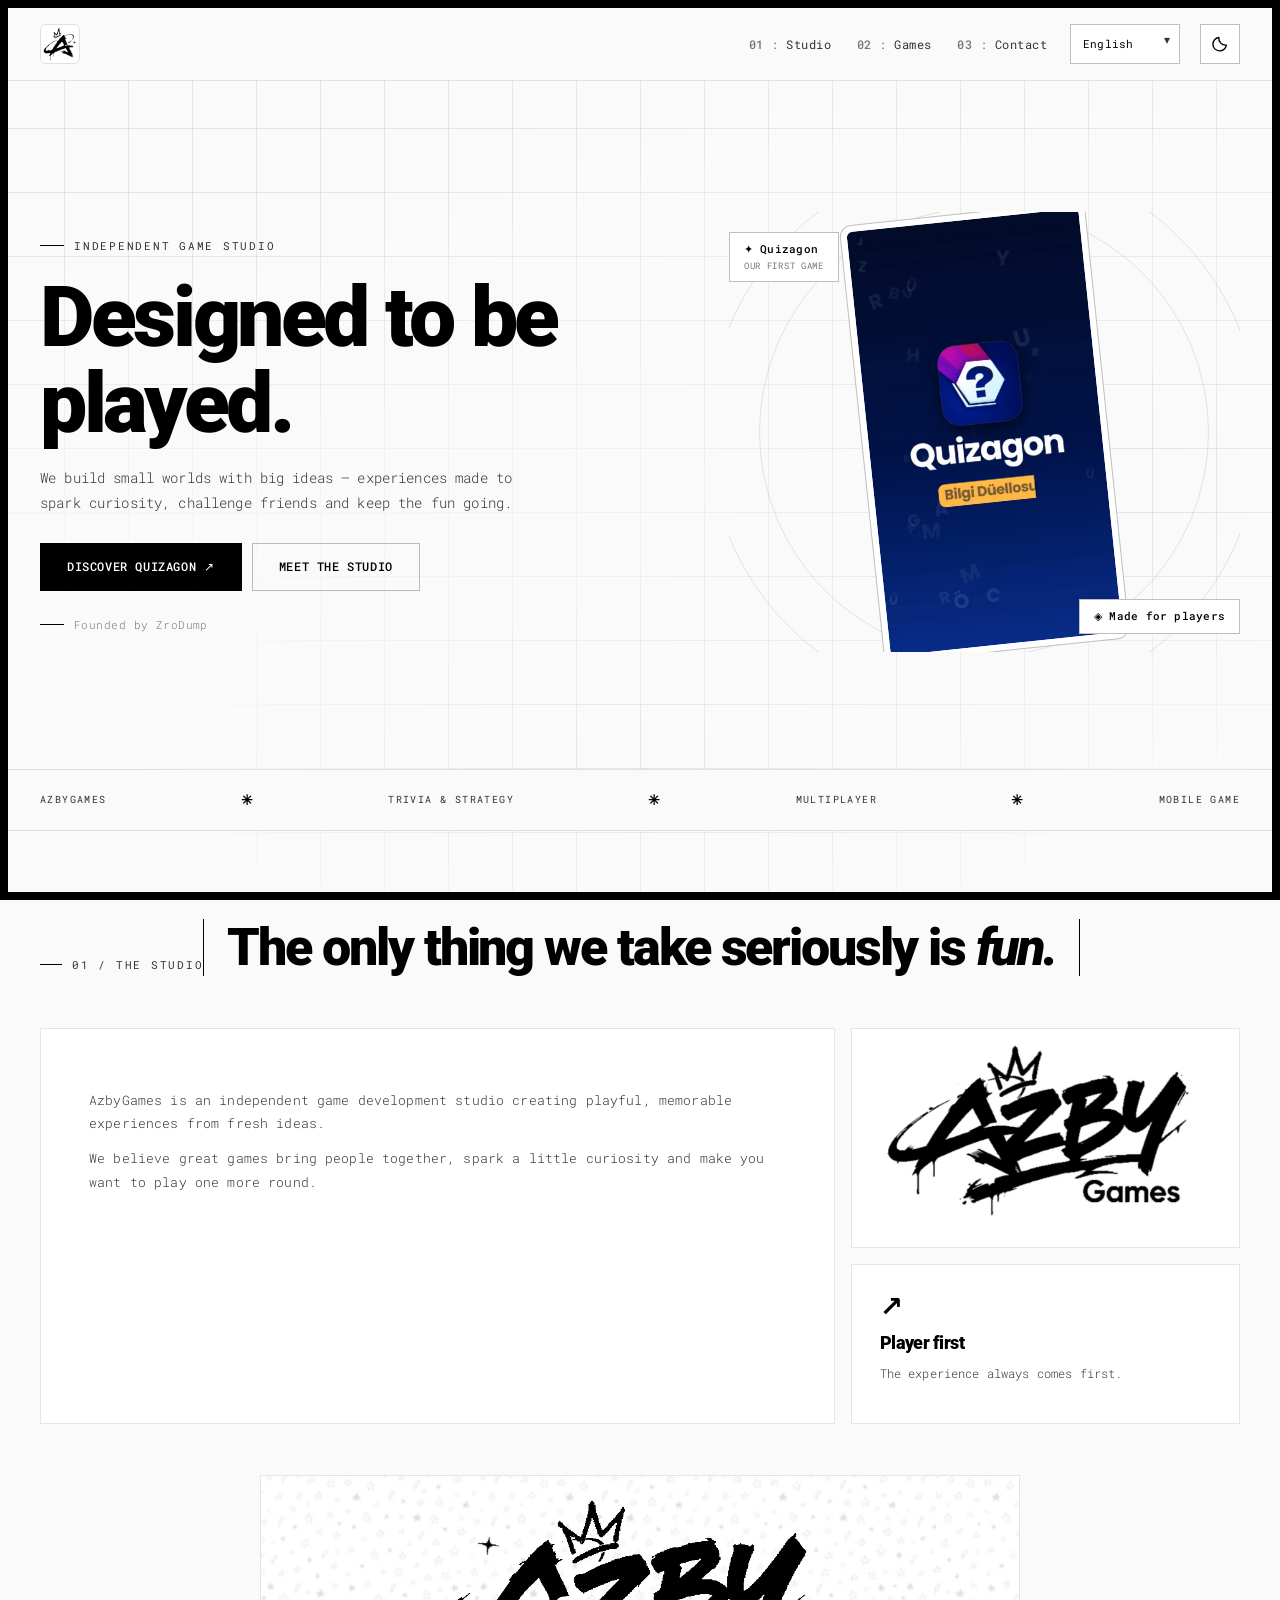
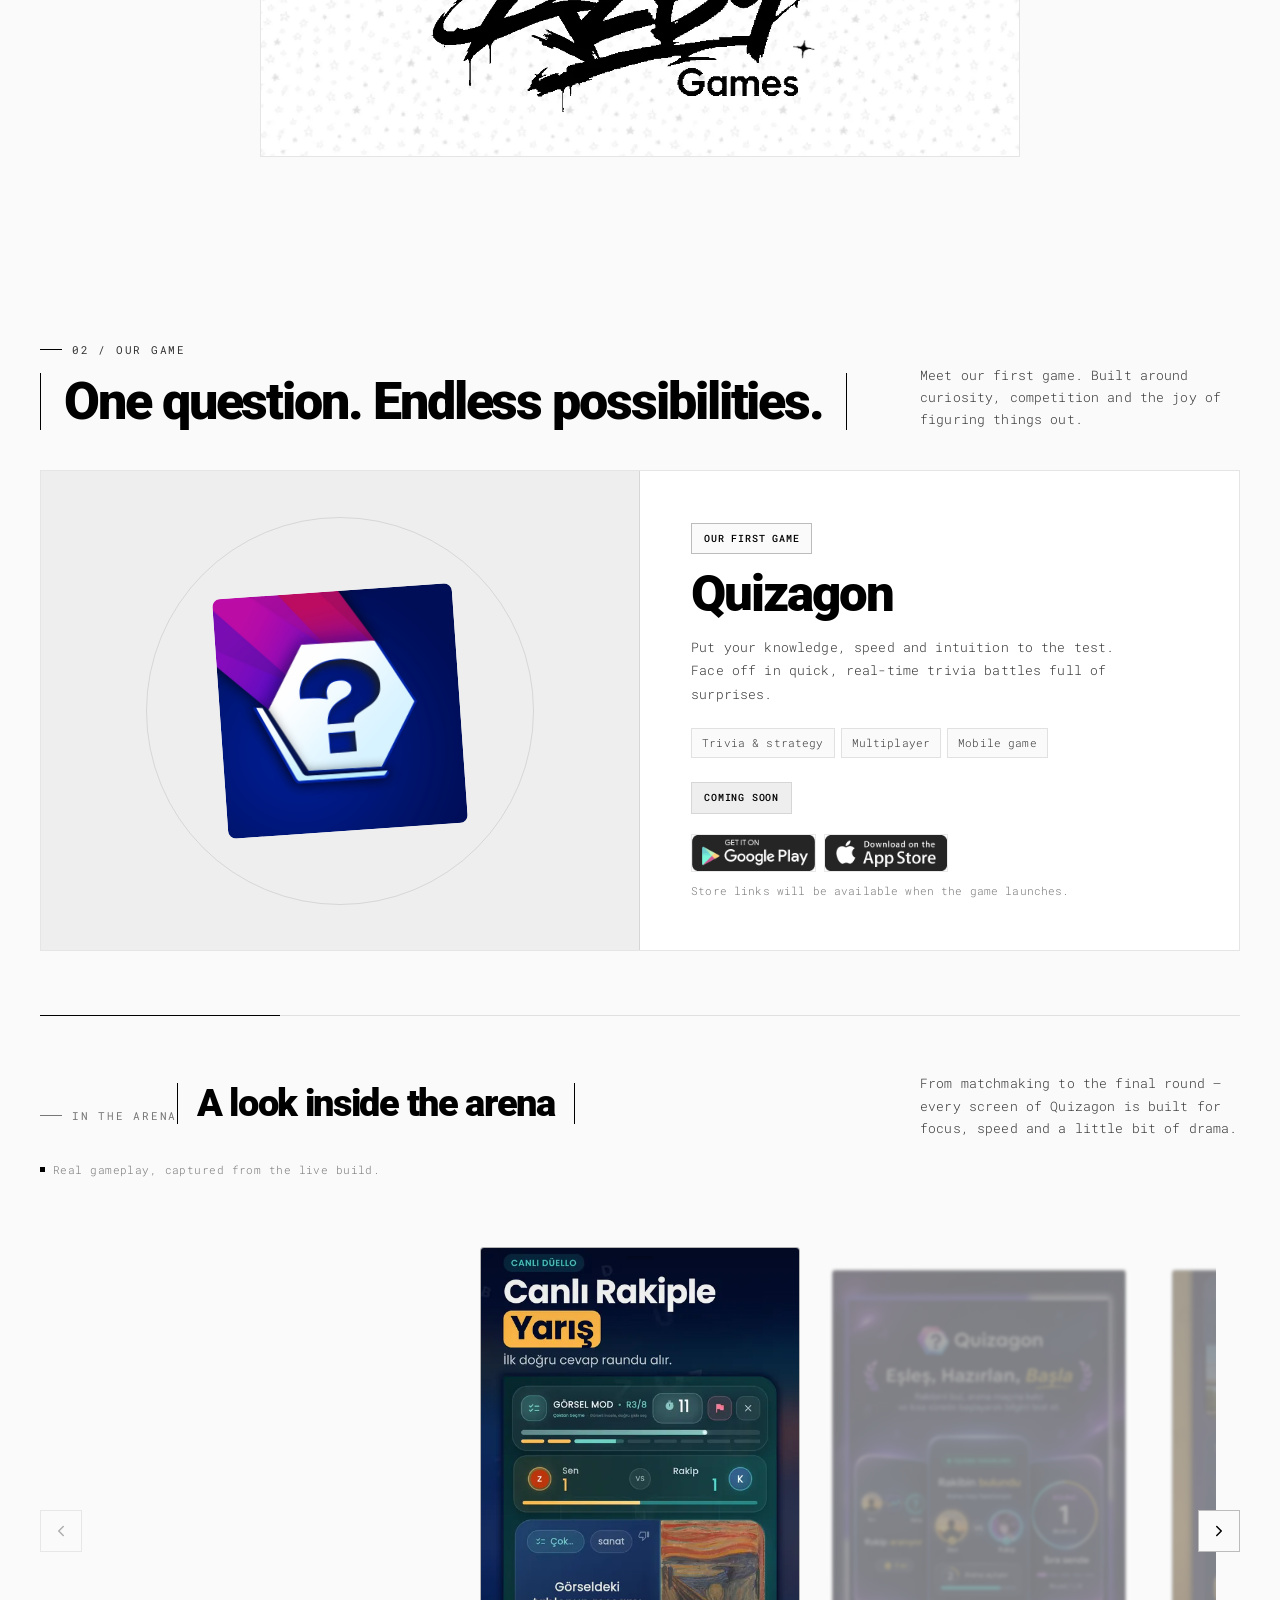
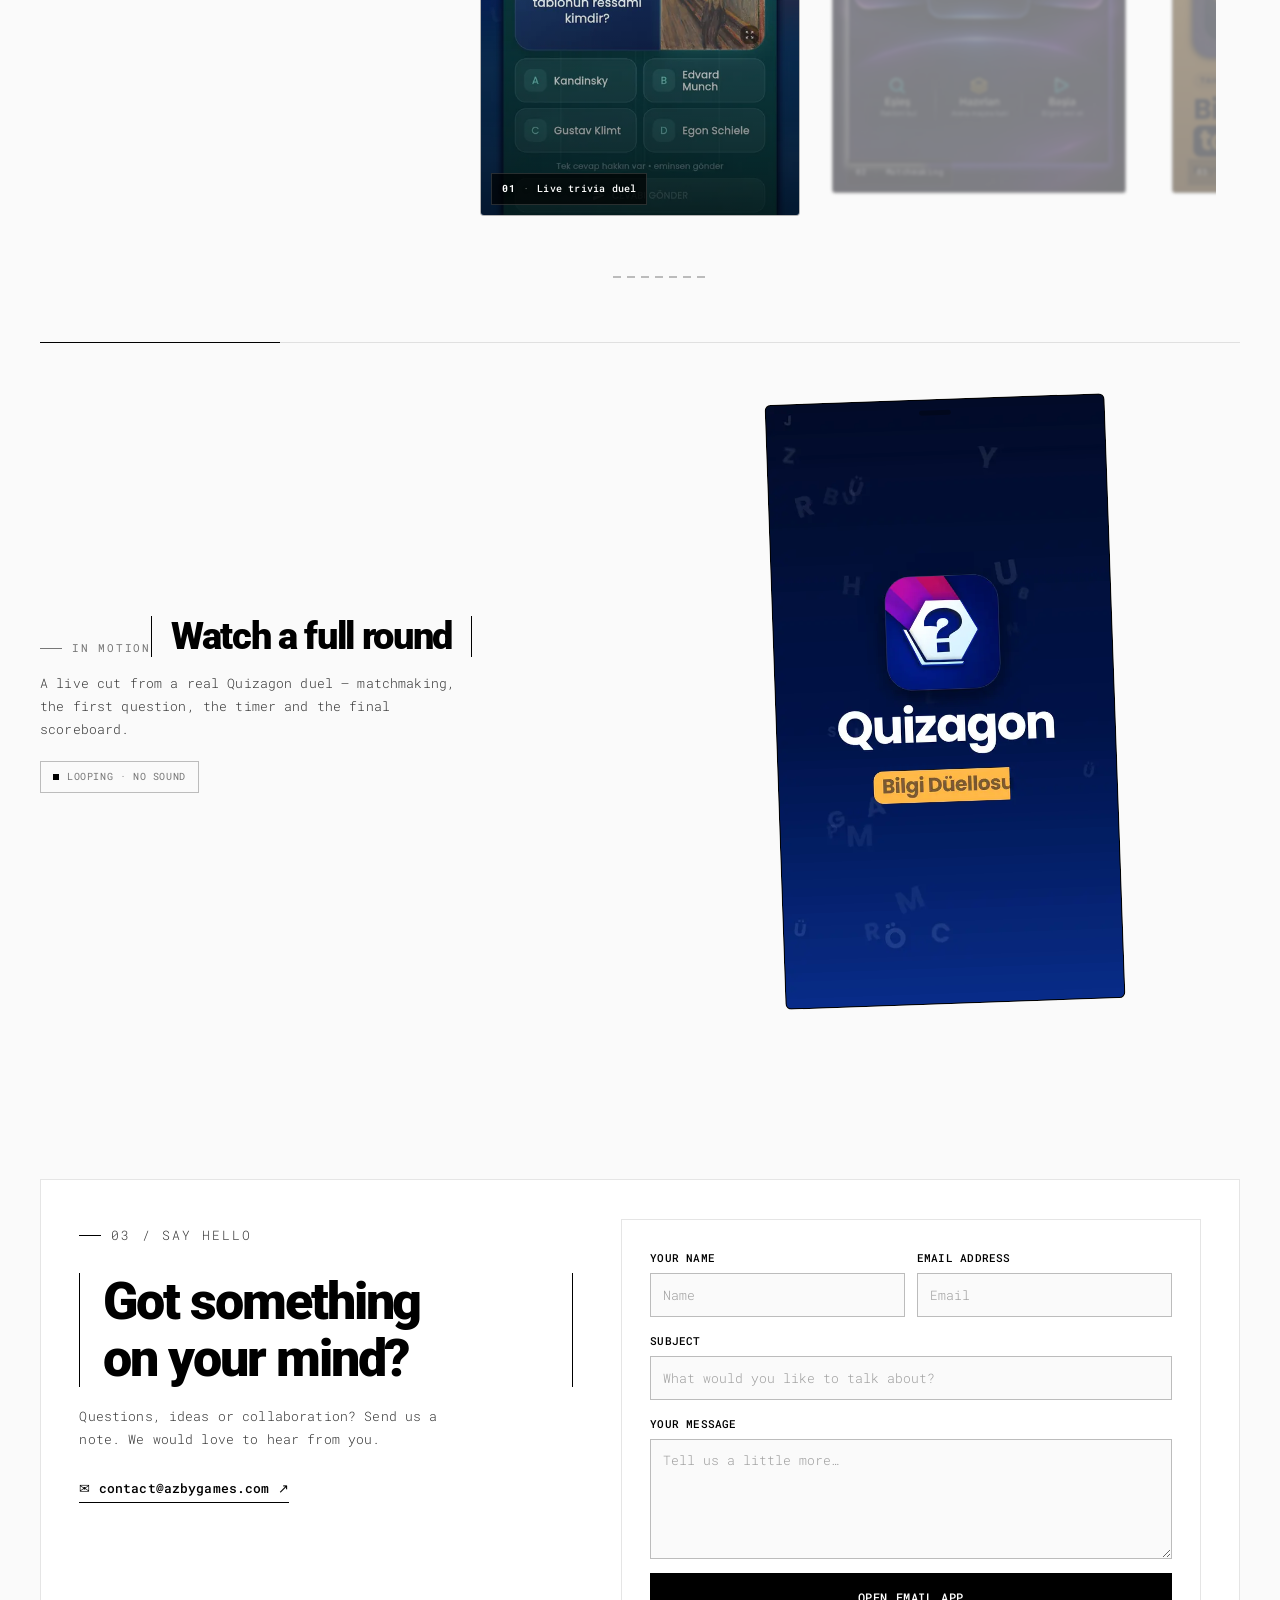
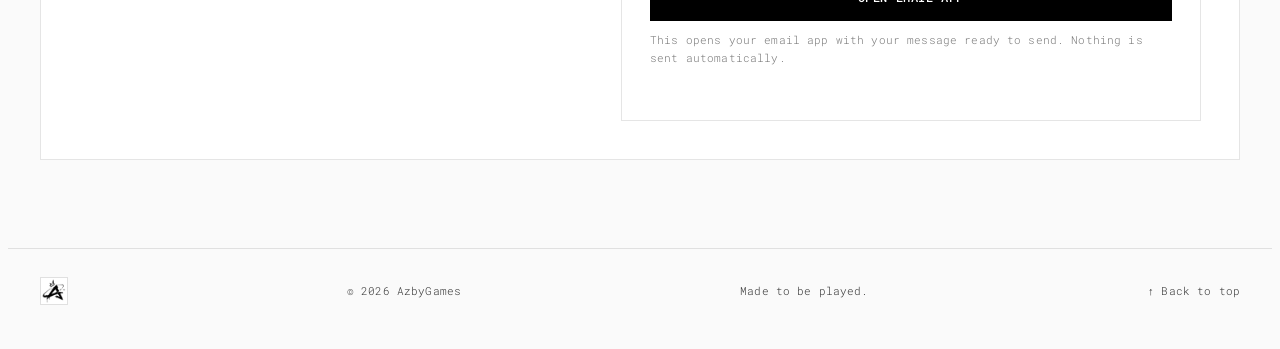
==== commit b78e1ad6: "Update index.html" ====
--- a/index.html
+++ b/index.html
@@ -11,11 +11,11 @@
 <meta property="og:title" content="AzbyGames — Designed to be played."><meta property="og:description" content="AzbyGames is an independent game development studio creating playful, memorable experiences from fresh ideas. Put your knowledge, speed and intuition to the test. Face off in quick, real-time trivia battles full of surprises."><meta property="og:url" content="https://azbygames.com/">
 <meta property="og:image" content="https://azbygames.com/assets/gallery/duello.jpg"><meta property="og:image:alt" content="Quizagon gameplay screenshots by AzbyGames">
 <meta name="twitter:card" content="summary_large_image"><meta name="twitter:title" content="AzbyGames — Designed to be played."><meta name="twitter:description" content="AzbyGames is an independent game development studio creating playful, memorable experiences from fresh ideas. Put your knowledge, speed and intuition to the test. Face off in quick, real-time trivia battles full of surprises."><meta name="twitter:image" content="https://azbygames.com/assets/gallery/duello.jpg">
-<link rel="icon" type="image/jpeg" href="assets/AzbyGames_logo.jpg">
+<link rel="icon" type="image/jpeg" href="assets/AzbyGames_icon.jpg">
 <link rel="preload" as="image" href="assets/quizagonlogo.jpg" fetchpriority="high">
 
 <script>try{var t=localStorage.getItem("azbygames-theme");if(t==="dark"||t==="light")document.documentElement.setAttribute("data-theme",t)}catch(e){}</script>
-<script type="application/ld+json">{"@context":"https://schema.org","@graph":[{"@type":"Organization","@id":"https://azbygames.com/#organization","name":"AzbyGames","url":"https://azbygames.com/","logo":{"@type":"ImageObject","url":"https://azbygames.com/assets/AzbyGames_logo.jpg"},"email":"contact@azbygames.com","description":"AzbyGames is an independent game development studio creating playful, memorable experiences from fresh ideas."},{"@type":"WebSite","@id":"https://azbygames.com/#website","name":"AzbyGames","url":"https://azbygames.com/","publisher":{"@id":"https://azbygames.com/#organization"},"inLanguage":["en","tr","es","zh","hi","ar","pt","fr","ru","bn","ja","de"]},{"@type":"WebPage","url":"https://azbygames.com/","name":"AzbyGames \u2014 Designed to be played.","description":"AzbyGames is an independent game development studio creating playful, memorable experiences from fresh ideas. Put your knowledge, speed and intuition to the test. Face off in quick, real-time trivia battles full of surprises.","isPartOf":{"@id":"https://azbygames.com/#website"}},{"@type":"VideoGame","name":"Quizagon","url":"https://azbygames.com/#games","image":"https://azbygames.com/assets/quizagonlogo.jpg","description":"Put your knowledge, speed and intuition to the test. Face off in quick, real-time trivia battles full of surprises.","genre":["Trivia","Quiz","Multiplayer"],"gamePlatform":"Android","publisher":{"@id":"https://azbygames.com/#organization"}}]}</script>
+<script type="application/ld+json">{"@context":"https://schema.org","@graph":[{"@type":"Organization","@id":"https://azbygames.com/#organization","name":"AzbyGames","url":"https://azbygames.com/","logo":{"@type":"ImageObject","url":"https://azbygames.com/assets/AzbyGames_icon.jpg"},"email":"contact@azbygames.com","description":"AzbyGames is an independent game development studio creating playful, memorable experiences from fresh ideas."},{"@type":"WebSite","@id":"https://azbygames.com/#website","name":"AzbyGames","url":"https://azbygames.com/","publisher":{"@id":"https://azbygames.com/#organization"},"inLanguage":["en","tr","es","zh","hi","ar","pt","fr","ru","bn","ja","de"]},{"@type":"WebPage","url":"https://azbygames.com/","name":"AzbyGames \u2014 Designed to be played.","description":"AzbyGames is an independent game development studio creating playful, memorable experiences from fresh ideas. Put your knowledge, speed and intuition to the test. Face off in quick, real-time trivia battles full of surprises.","isPartOf":{"@id":"https://azbygames.com/#website"}},{"@type":"VideoGame","name":"Quizagon","url":"https://azbygames.com/#games","image":"https://azbygames.com/assets/quizagonlogo.jpg","description":"Put your knowledge, speed and intuition to the test. Face off in quick, real-time trivia battles full of surprises.","genre":["Trivia","Quiz","Multiplayer"],"gamePlatform":"Android","publisher":{"@id":"https://azbygames.com/#organization"}}]}</script>
 
 <style id="azby-core">
 
